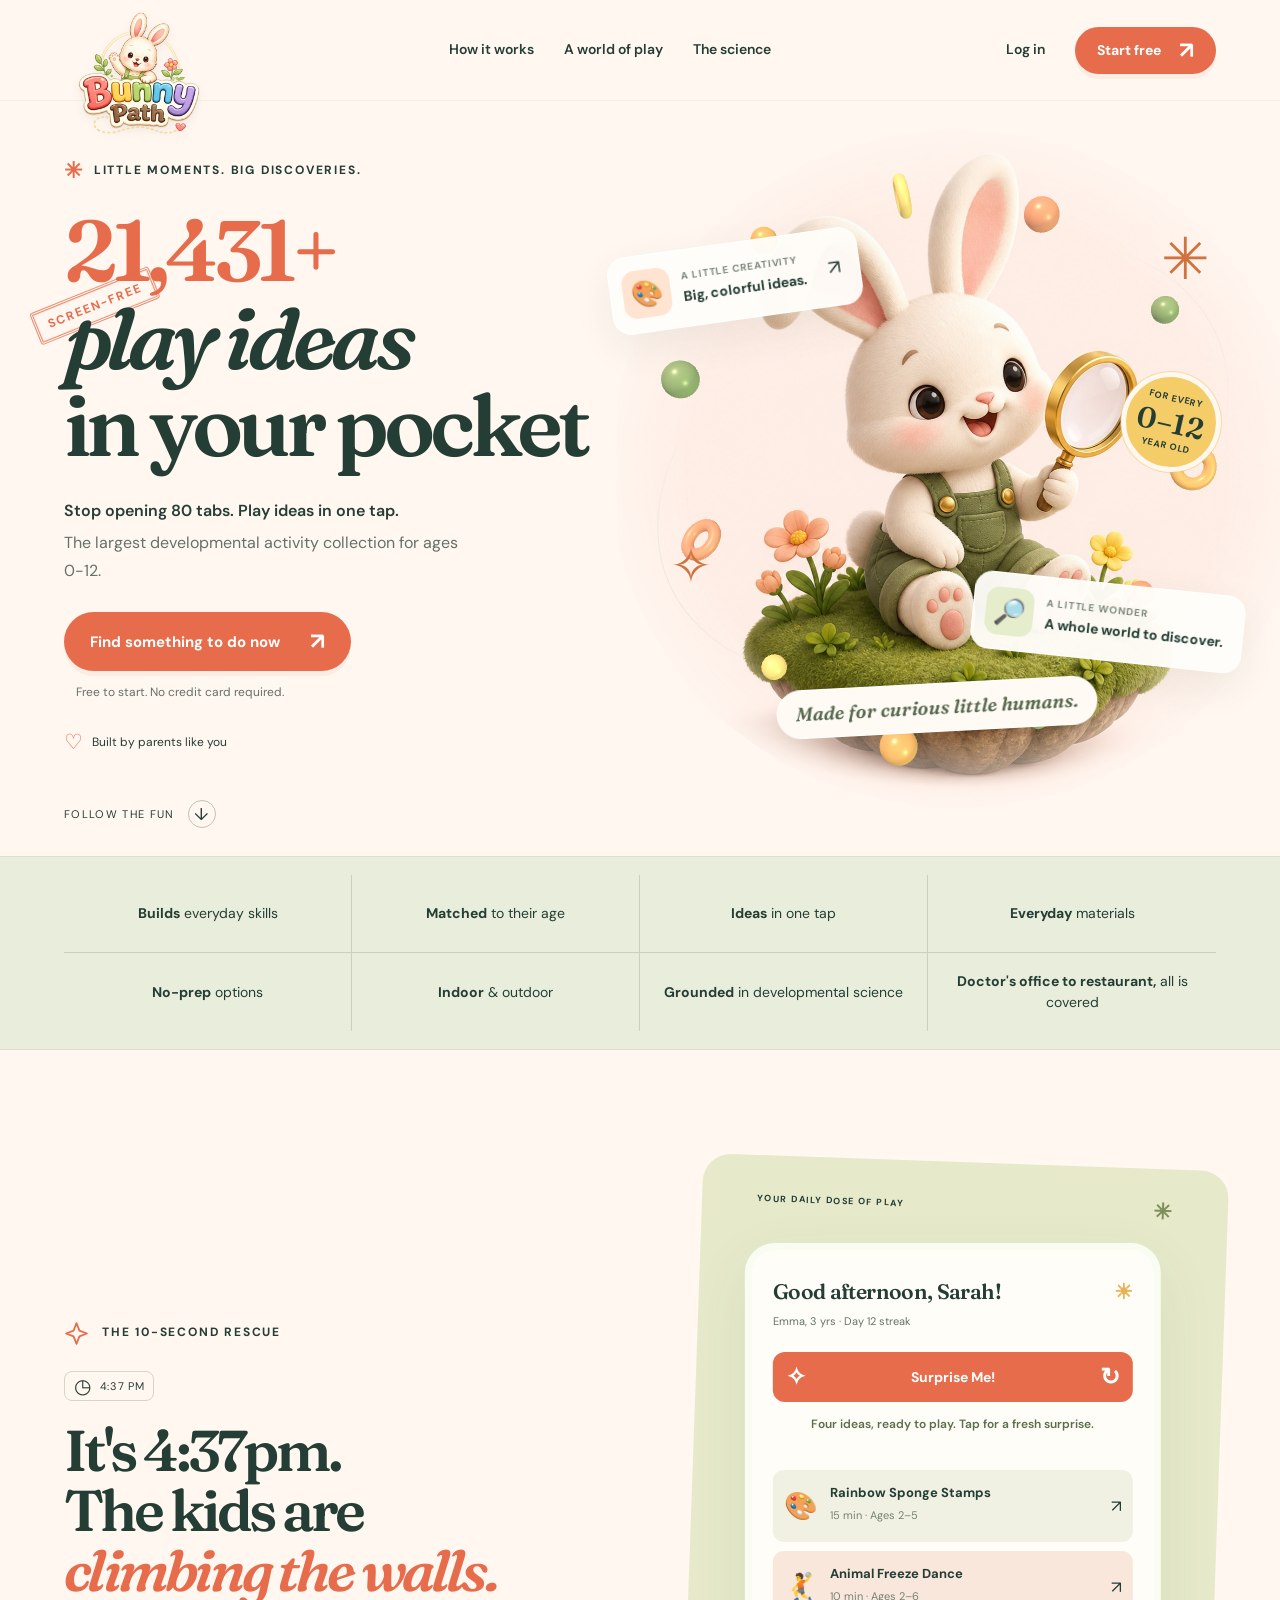
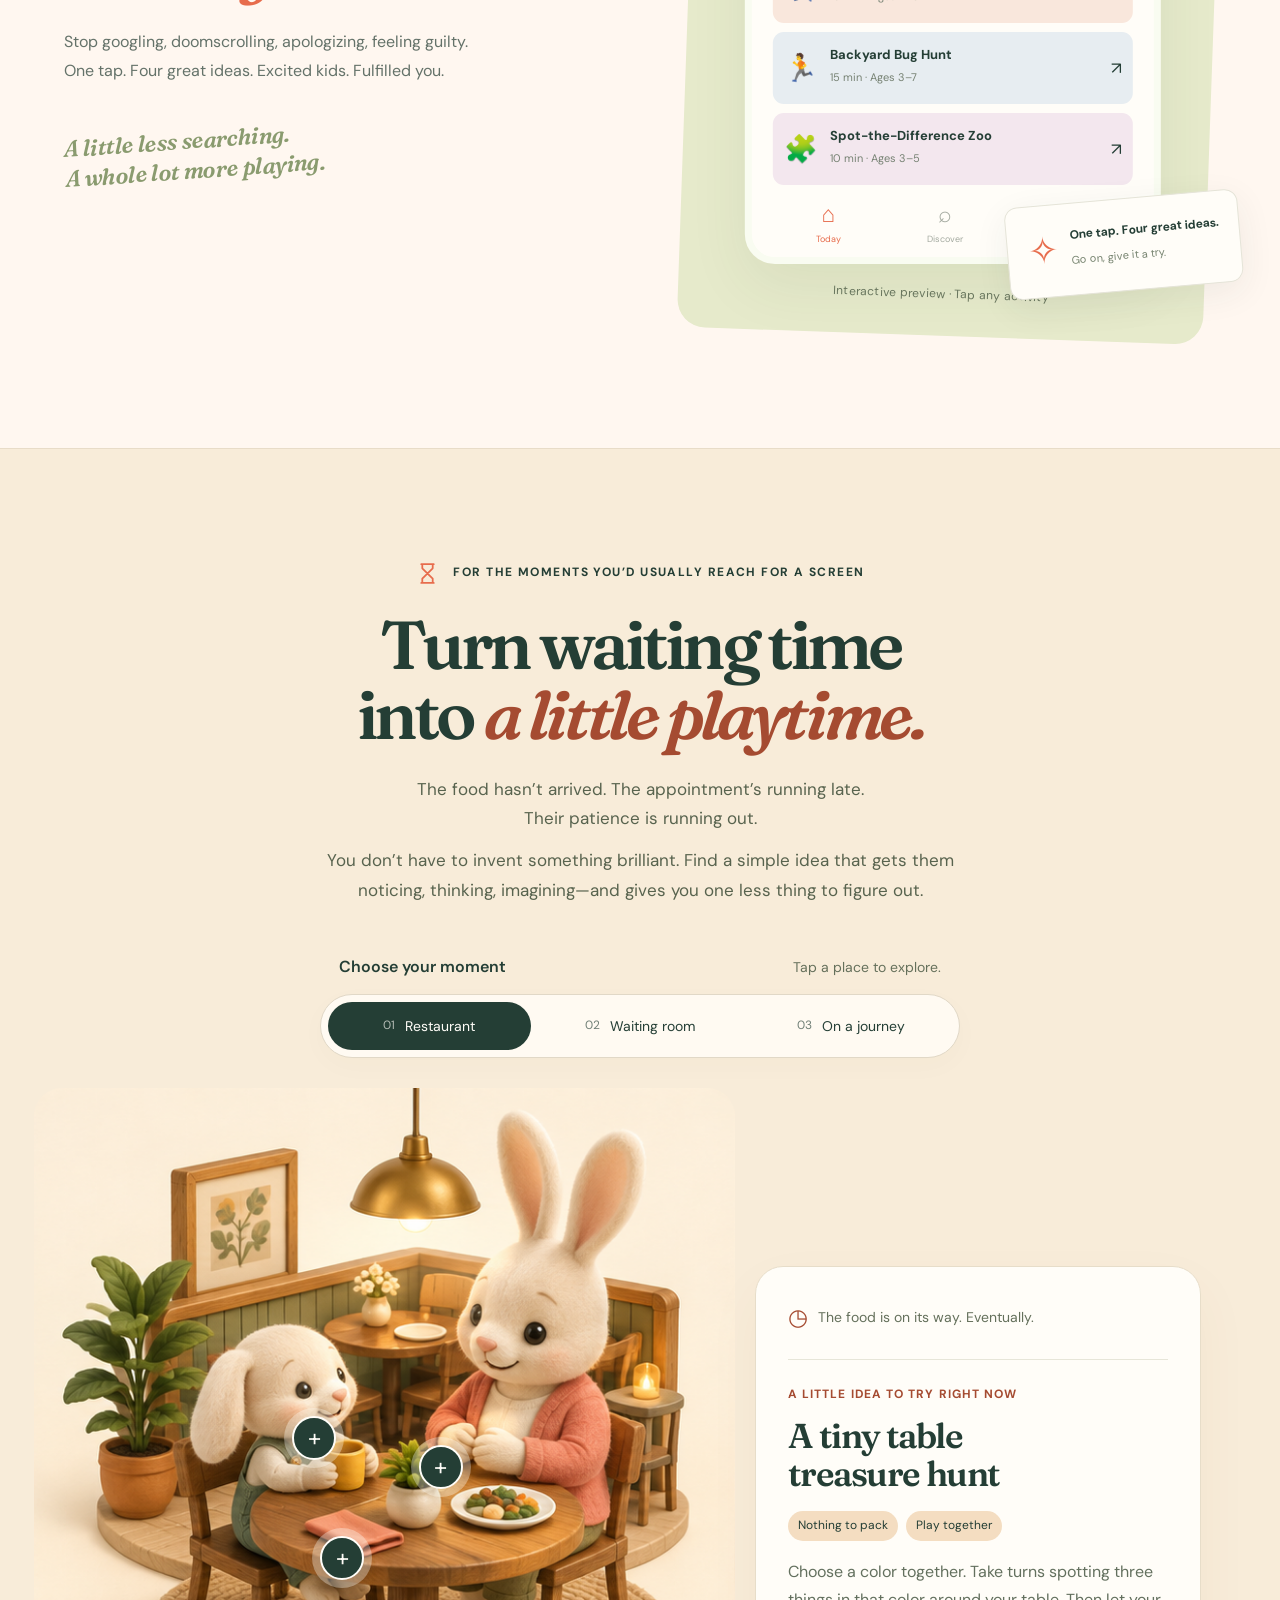
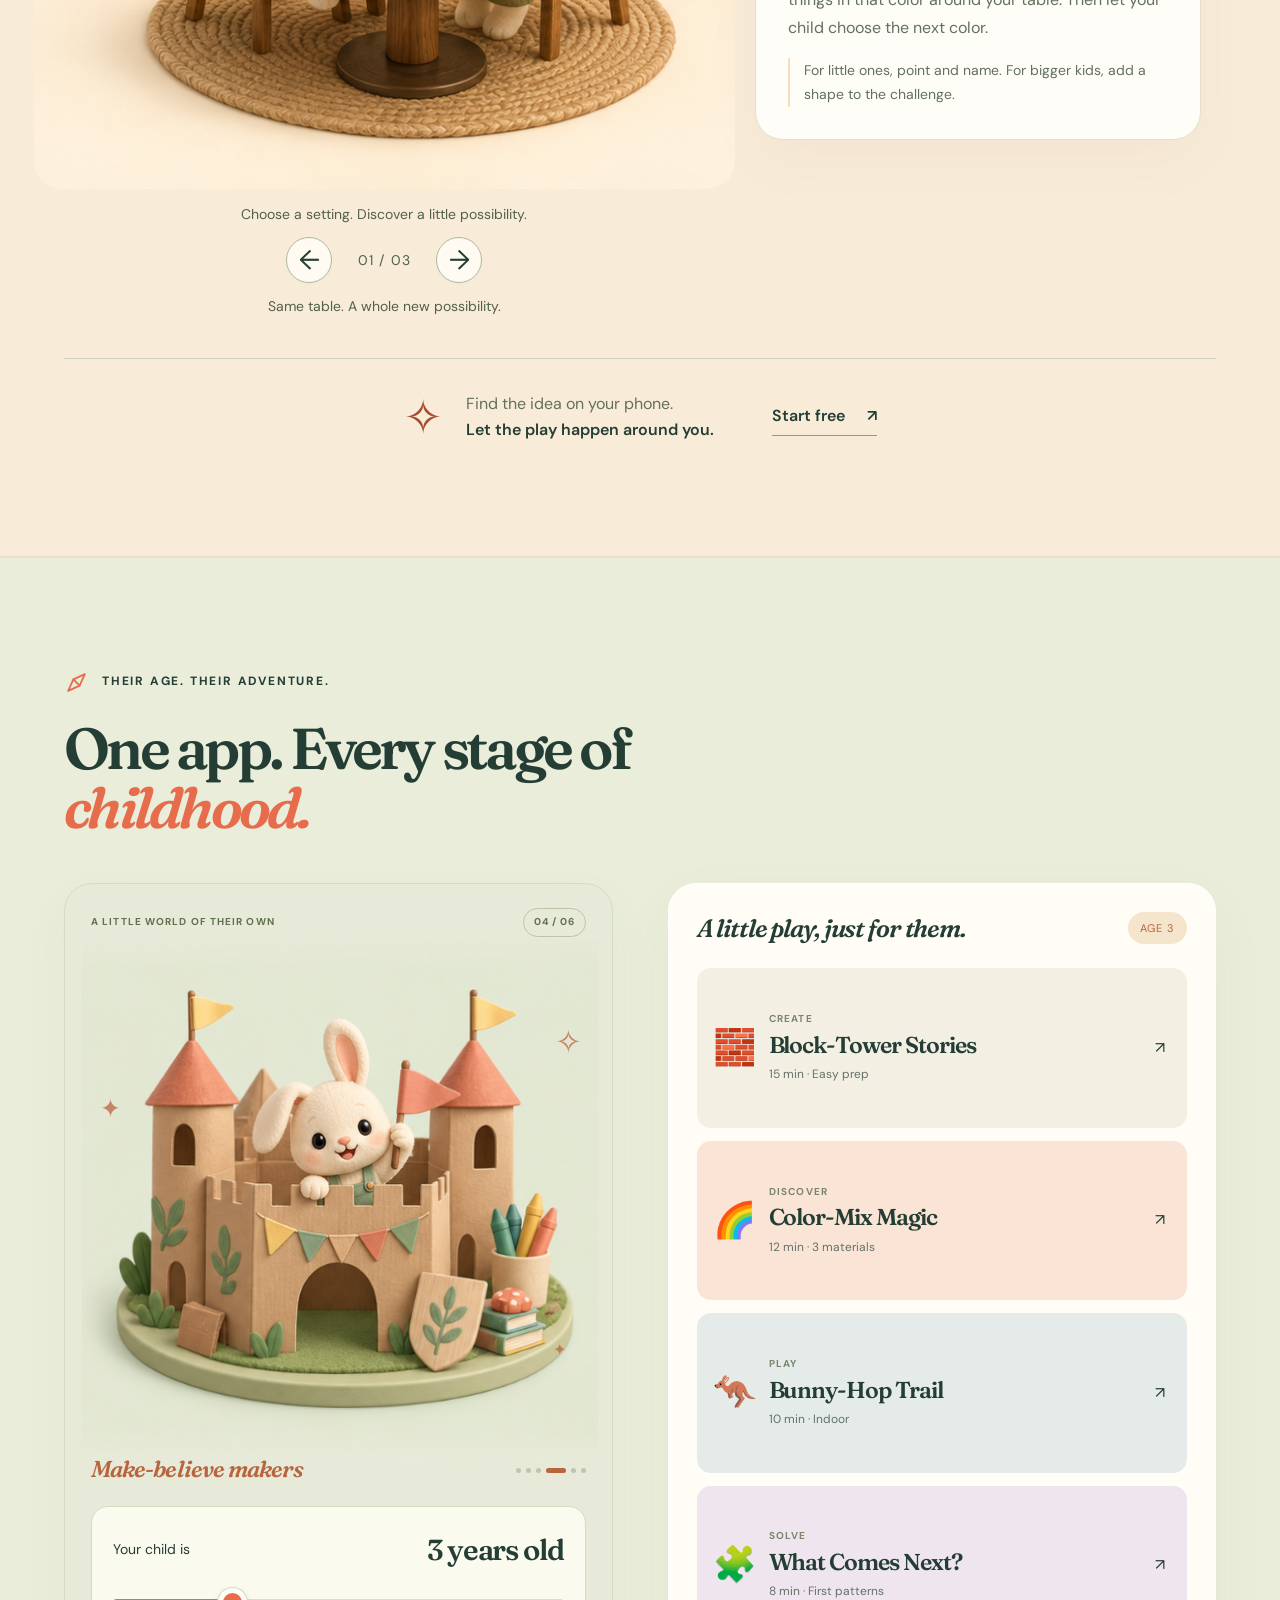
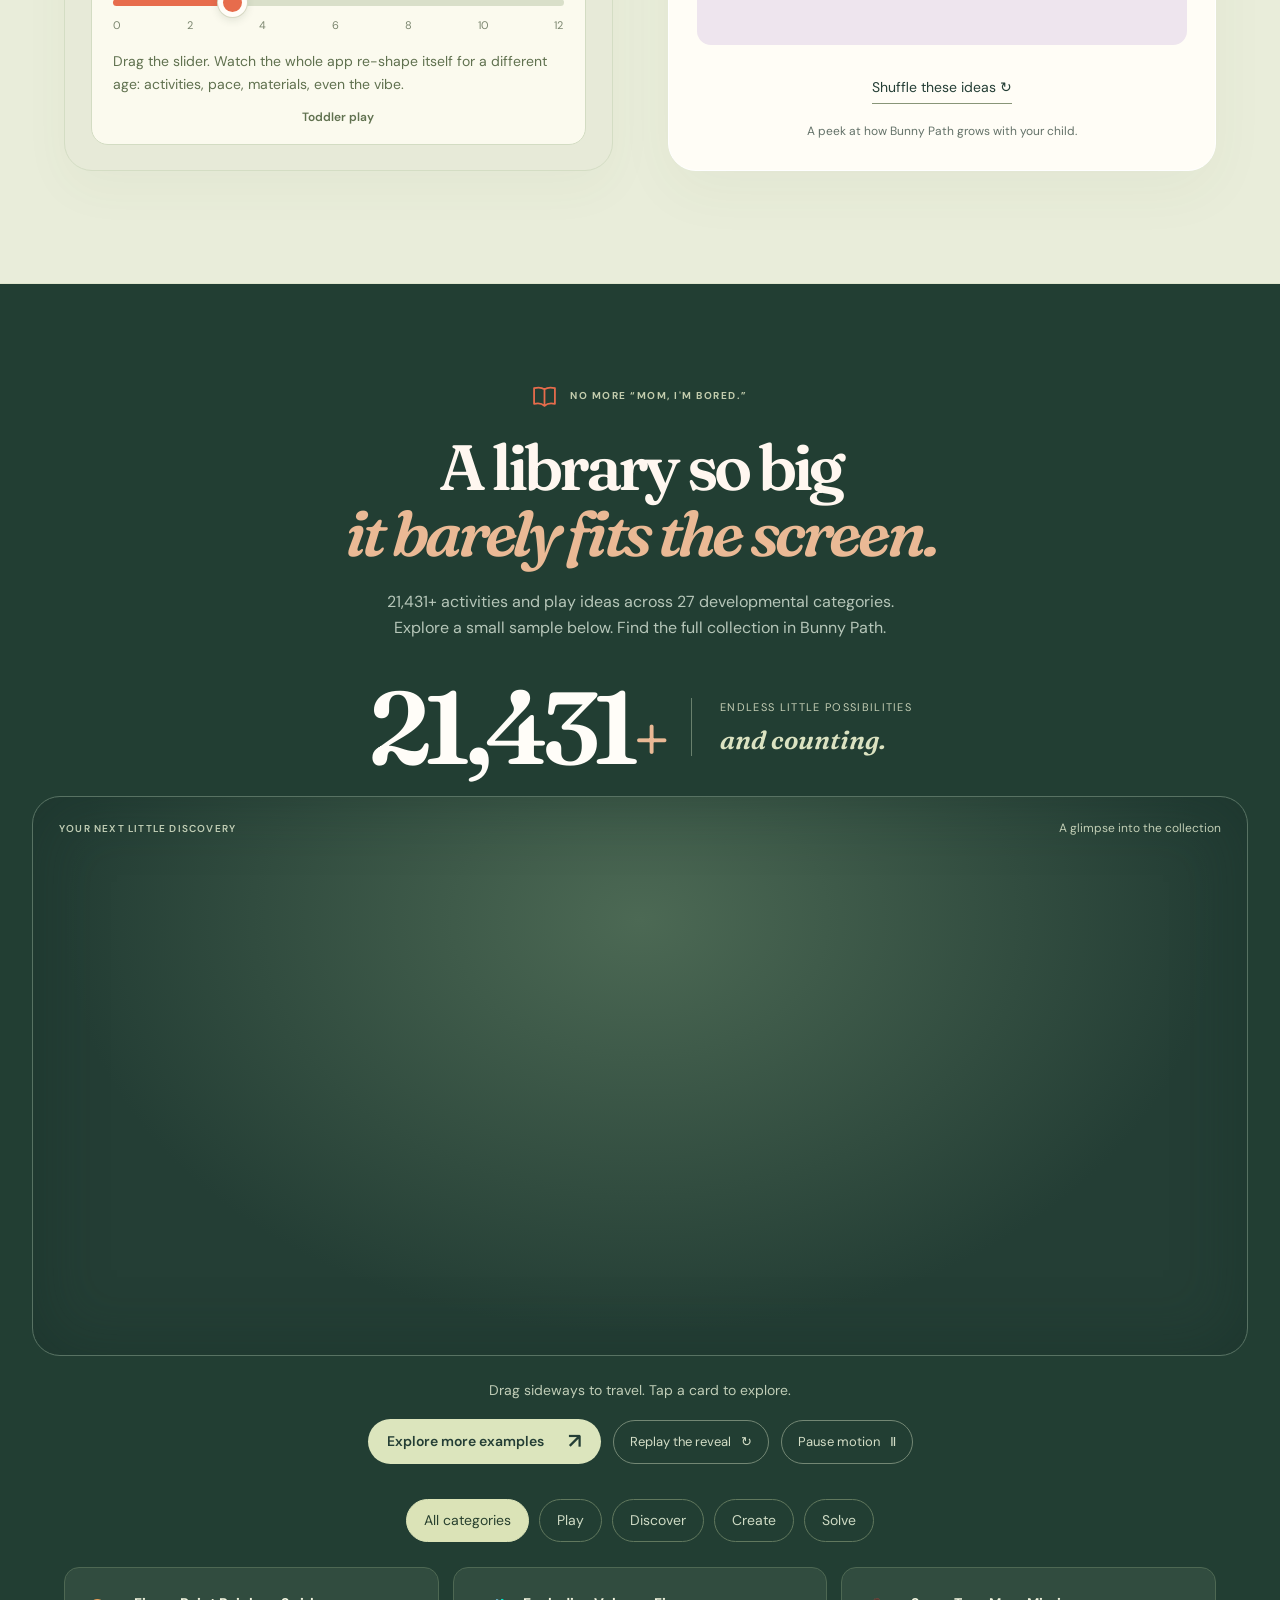
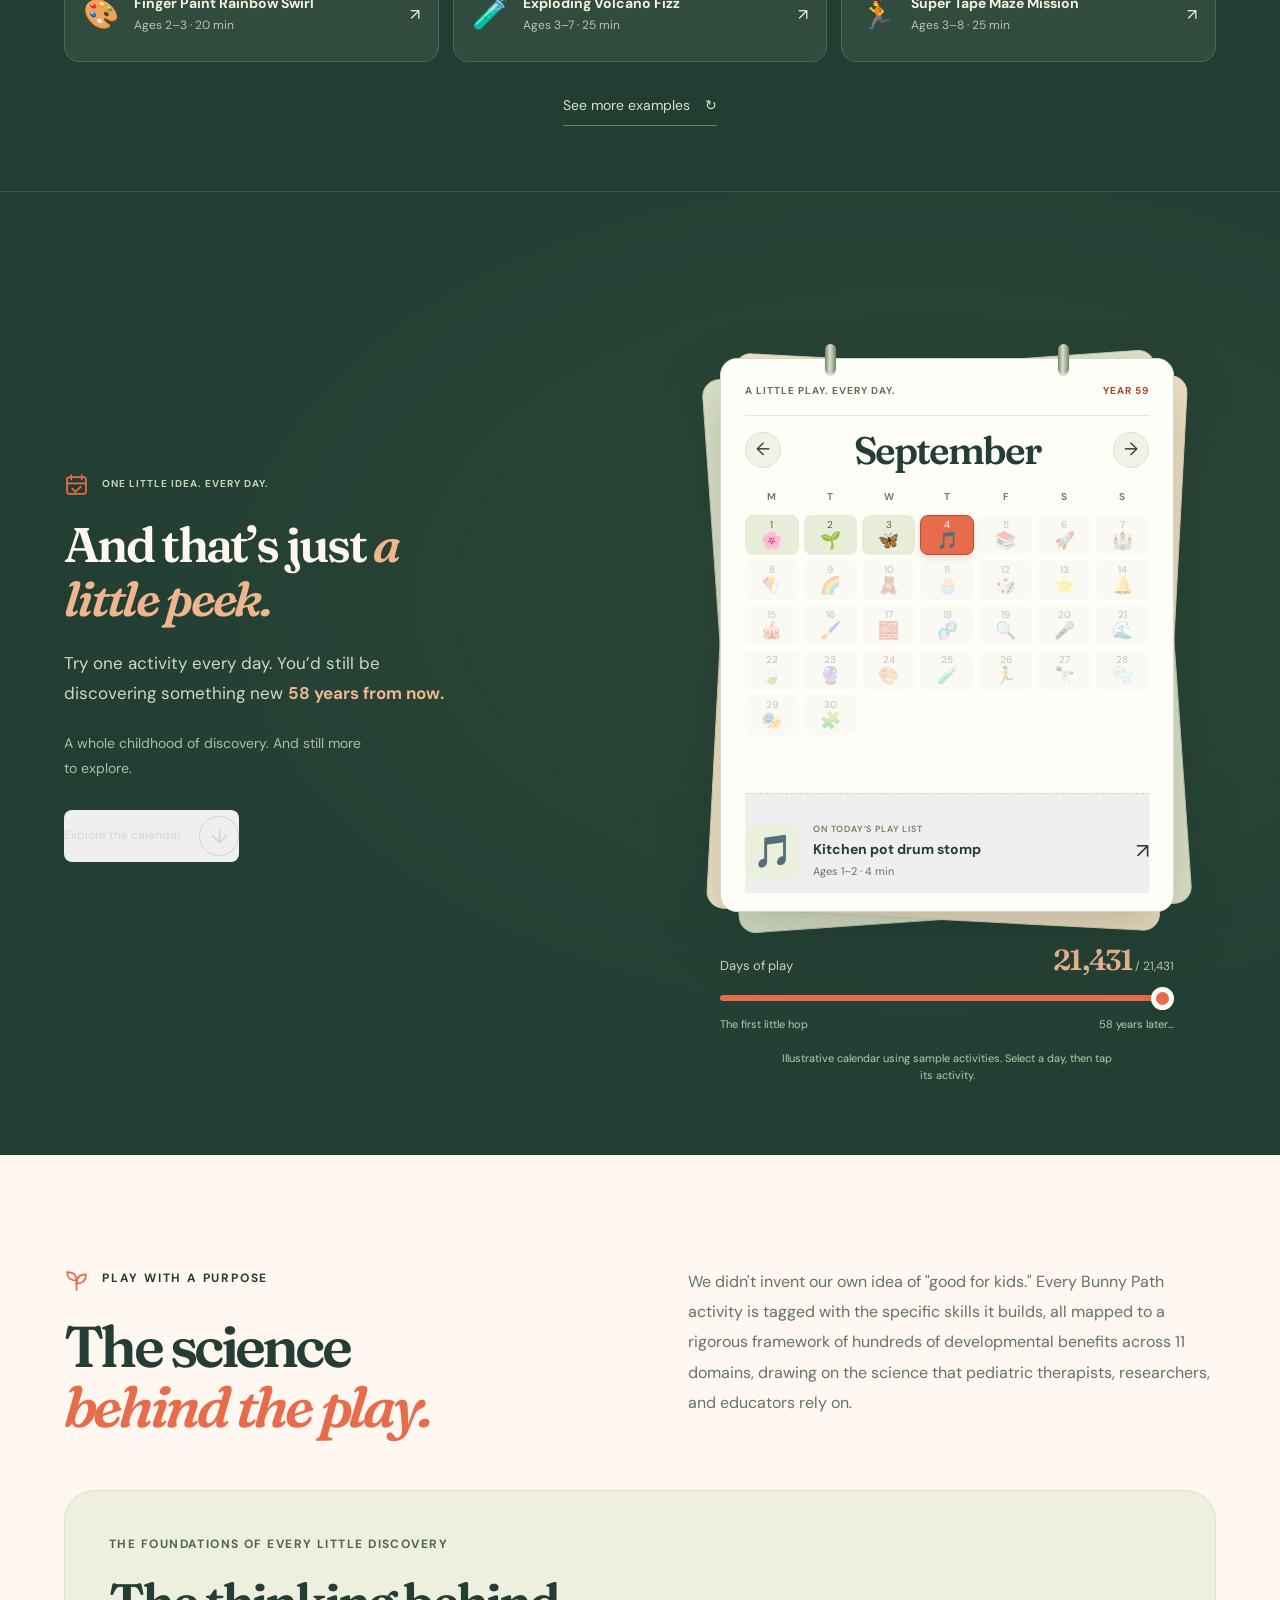
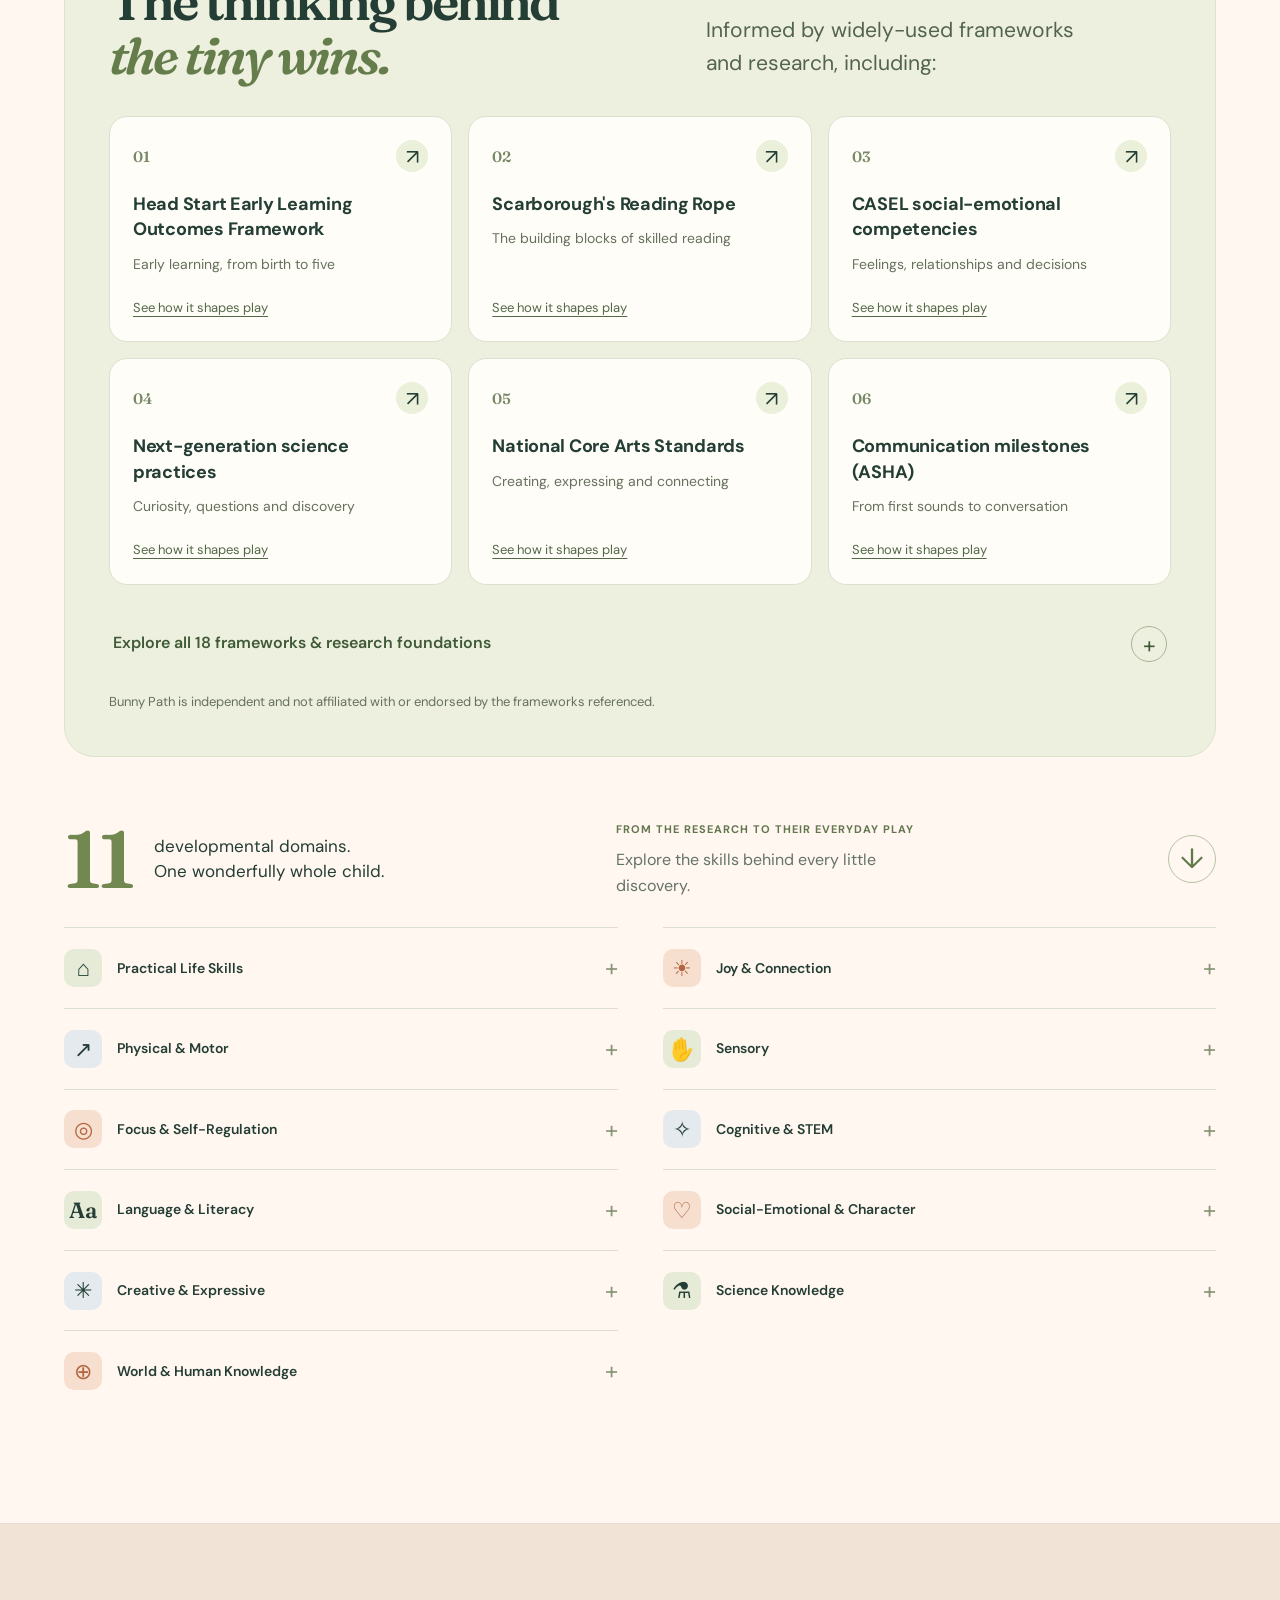
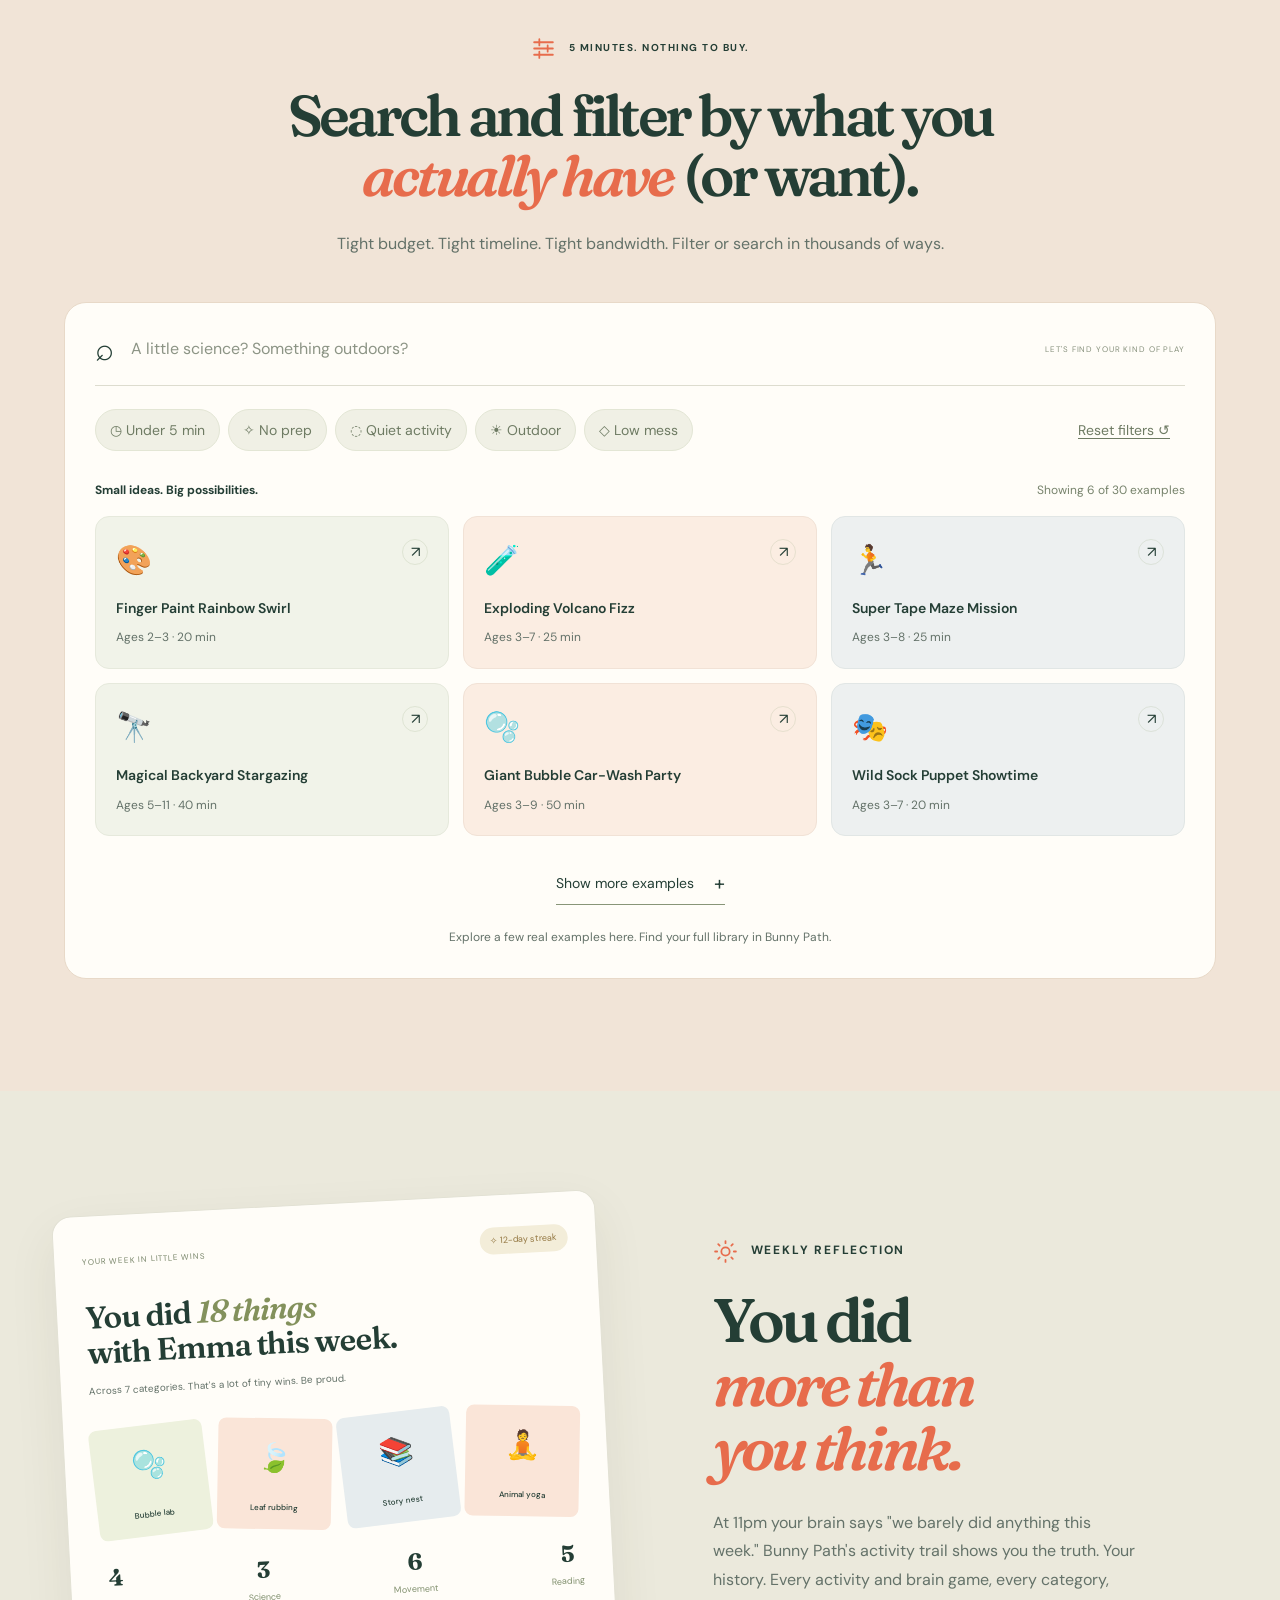
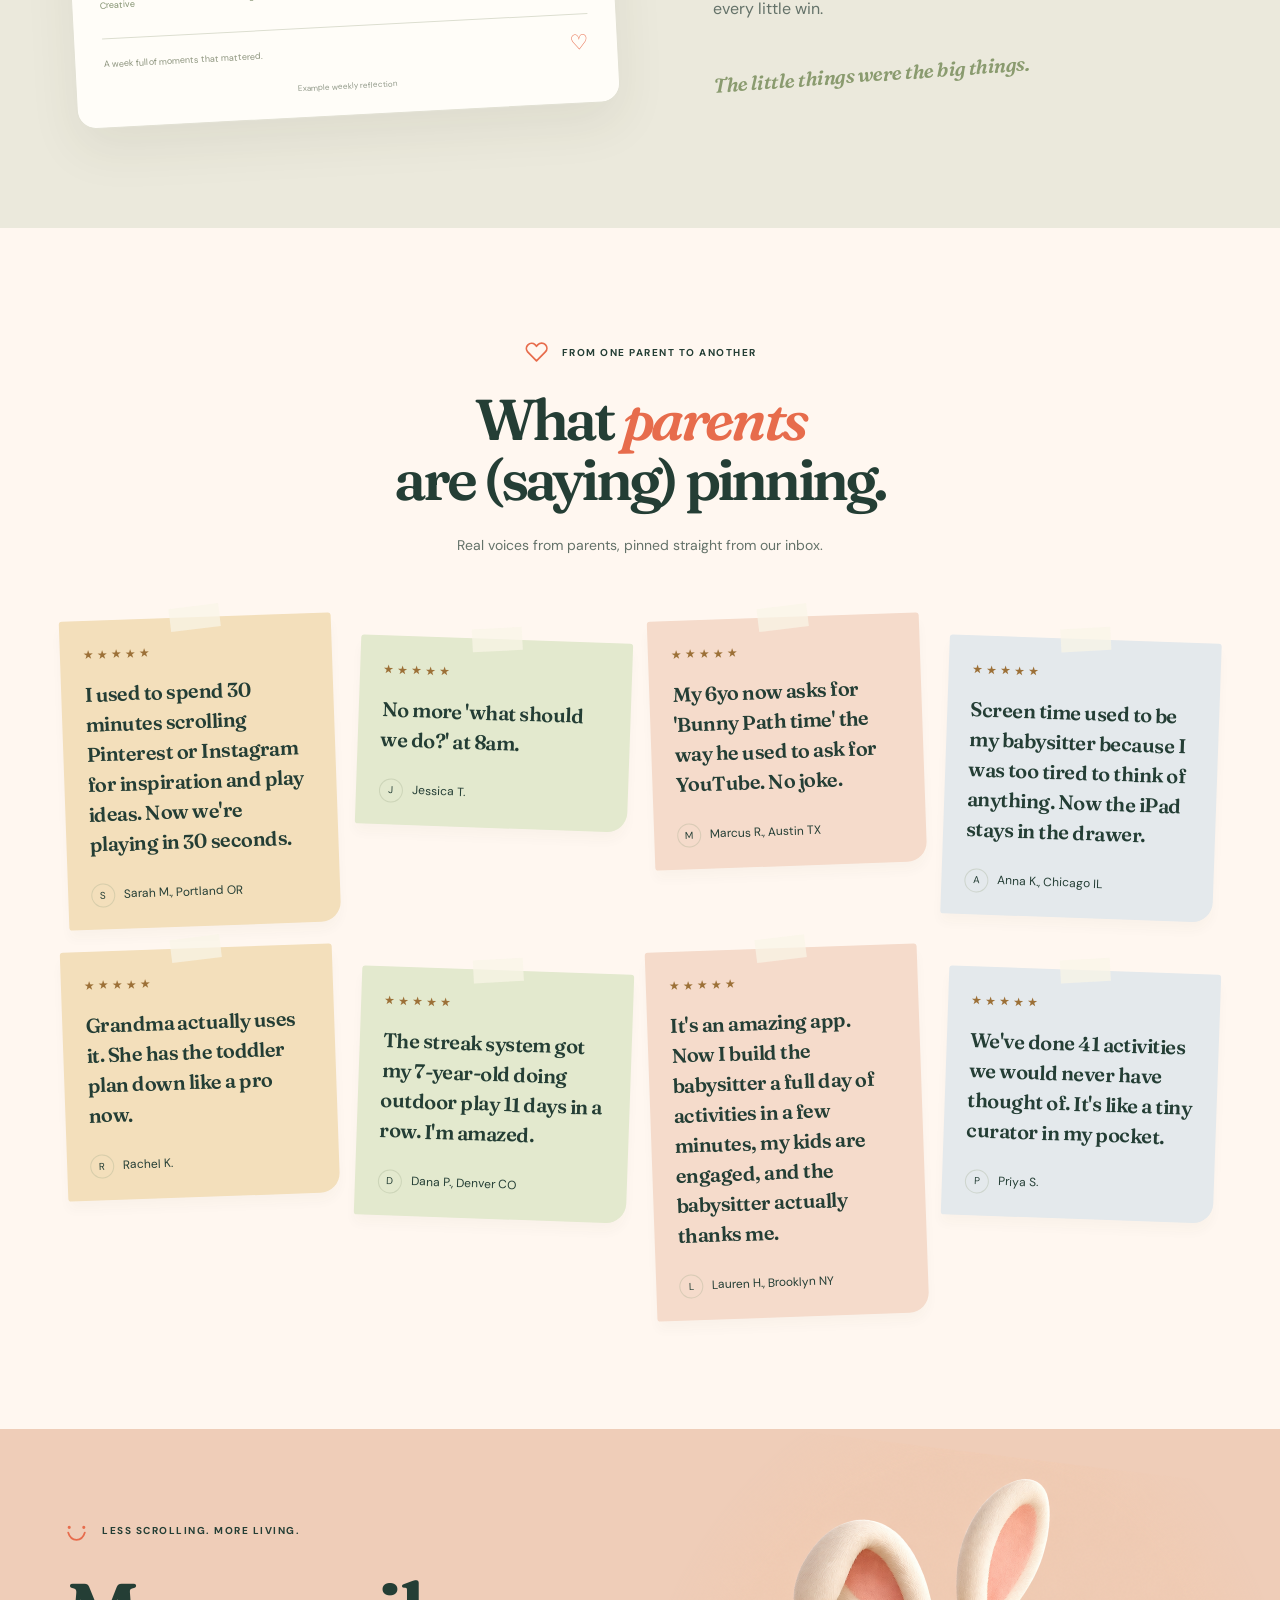
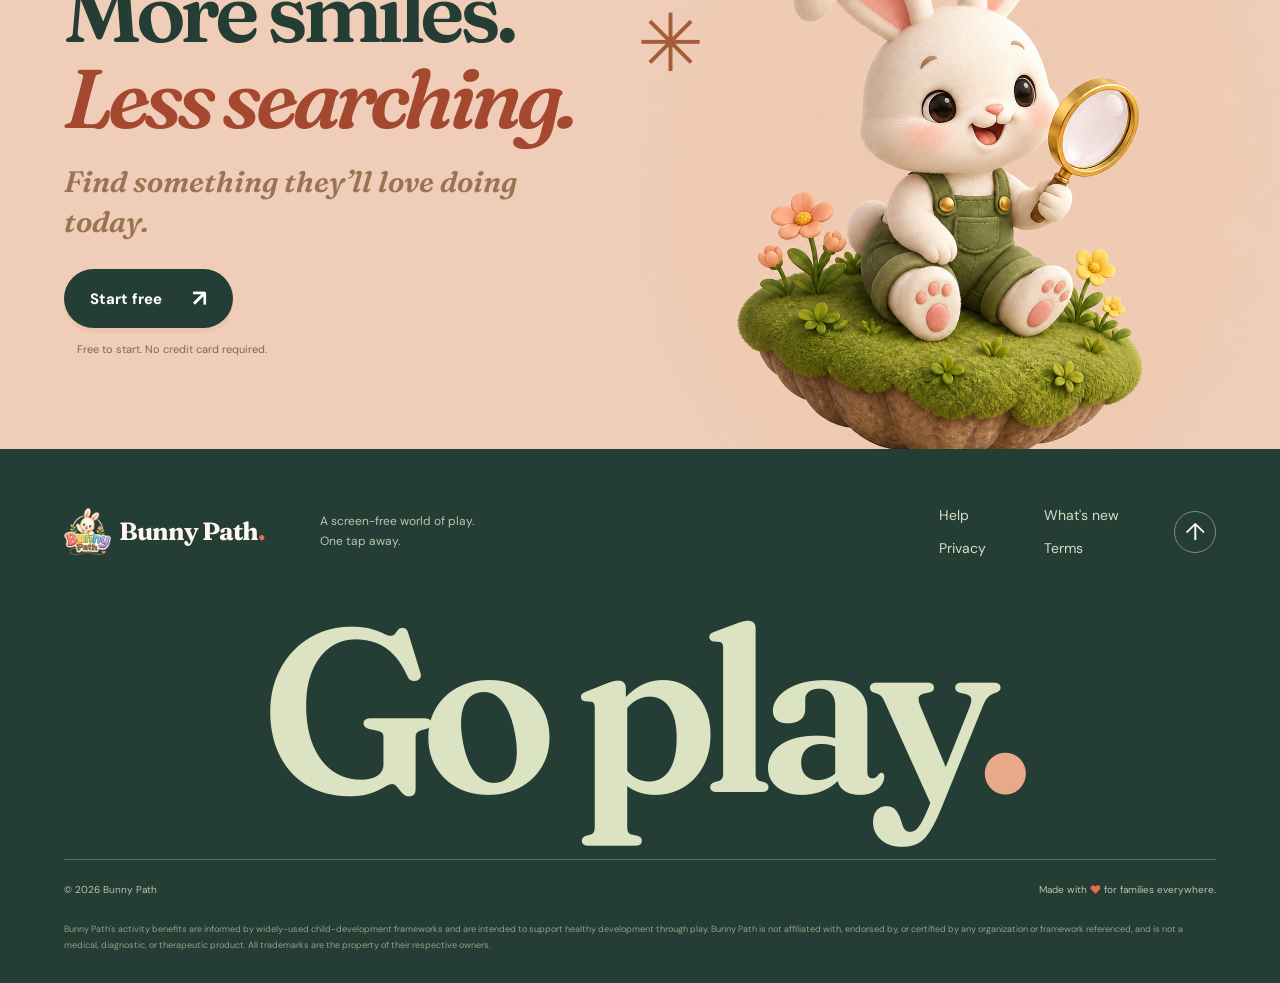
==== index.html @ 30ac8e61 "Update library section eyebrow copy" ====
<!doctype html>
<html lang="en">
<head>
<meta charset="UTF-8"><meta name="viewport" content="width=device-width,initial-scale=1">
<title>Bunny Path: Play ideas for kids 0-12</title>
<meta name="description" content="21,431+ screen-free, developmental play ideas and brain games for kids ages 0 to 12, matched to your child. Free to start.">
<meta name="theme-color" content="#fff7f0"><meta name="robots" content="noindex,nofollow">
<meta property="og:title" content="Bunny Path: Play ideas for kids 0-12"><meta property="og:description" content="Stop opening 80 tabs. Play ideas in one tap. Screen-free. Educational. The largest developmental activity collection for ages 0-12. 21,431+ ideas."><meta property="og:type" content="website">
<meta property="og:url" content="https://bunnypath.com/">
<meta property="og:image" content="https://bunnypath.com/assets/og-image.png">
<meta property="og:image:width" content="512"><meta property="og:image:height" content="512">
<meta name="twitter:card" content="summary_large_image">
<meta name="twitter:title" content="Bunny Path: Play ideas for kids 0-12">
<meta name="twitter:description" content="21,431+ screen-free, developmental play ideas and brain games for kids ages 0 to 12, matched to your child. Free to start.">
<meta name="twitter:image" content="https://bunnypath.com/assets/og-image.png">
<link rel="canonical" href="https://bunnypath.com/"><link rel="icon" href="/assets/favicon/favicon.ico"><link rel="apple-touch-icon" href="/assets/favicon/apple-touch-icon.png">

<link rel="stylesheet" href="/fonts/fonts.css">
<link rel="stylesheet" href="/style.css">
<link rel="stylesheet" href="/moments.css">
<script>const p=new URLSearchParams(location.hash.slice(1));if(p.has('access_token')){const t=p.get('type');if(t==='recovery')location.replace('/auth/reset/'+location.hash);else if(['signup','invite','email_change','magiclink'].includes(t))location.replace('/auth/verify/'+location.hash)}</script>
</head>
<body>
<a class="skip-link" href="#main">Skip to content</a>
<header class="site-header"><nav class="nav wrap" aria-label="Main navigation">
<a class="brand" href="/" aria-label="Bunny Path home"><img src="/assets/logo.webp" width="150" height="150" alt="Bunny Path" fetchpriority="high"></a>
<div class="nav-links" id="nav-links"><a href="#how">How it works</a><a href="#library">A world of play</a><a href="#science">The science</a></div>
<div class="nav-actions"><a class="login" href="https://app.bunnypath.com">Log in</a><a class="button small" href="https://app.bunnypath.com">Start free <span aria-hidden="true">↗</span></a><button class="menu-toggle" aria-label="Open navigation" aria-expanded="false" aria-controls="nav-links"><span></span><span></span></button></div>
</nav></header>
<main id="main"><noscript><div class="noscript-note">Explore the world of Bunny Path below. <a href="https://app.bunnypath.com">Start free in the app ↗</a></div></noscript>
<section class="hero wrap" id="hero-section">
<div class="hero-copy"><div class="eyebrow"><span class="tiny-flower" aria-hidden="true">✳</span> LITTLE MOMENTS. BIG DISCOVERIES.</div>
<h1><span class="coral">21,431+</span><br><span class="hero-play">play ideas</span><br>in your pocket</h1>
<p class="hero-sub"><strong>Stop opening 80 tabs. Play ideas in one tap.</strong> The largest developmental activity collection for ages 0-12.</p>
<div class="hero-cta" id="download"><a class="button" href="https://app.bunnypath.com">Find something to do now <span aria-hidden="true">↗</span></a><p class="reassure">Free to start. No credit card required.</p></div>
<div class="hero-note"><span class="heart" aria-hidden="true">♡</span> Built by parents like you</div></div>
<div class="hero-world" aria-label="A little world of play"><div class="orbit orbit-one"></div><div class="orbit orbit-two"></div><div id="hero-canvas" aria-hidden="true"></div>
<div class="hero-art generated"><img src="/assets/bunny-world.jpg" width="1254" height="1254" fetchpriority="high" alt="Bunny Path's curious bunny exploring a little garden"></div>
<button class="float-card fc-create" data-detail="Rainbow Sponge Stamps"><span class="float-icon peach" aria-hidden="true">🎨</span><span><small>A LITTLE CREATIVITY</small><b>Big, colorful ideas.</b></span><span class="card-arrow" aria-hidden="true">↗</span></button>
<button class="float-card fc-discover" data-detail="Backyard Bug Hunt"><span class="float-icon green" aria-hidden="true">🔎</span><span><small>A LITTLE WONDER</small><b>A whole world to discover.</b></span></button>
<span class="world-label">Made for curious little humans.</span><span class="world-spark s1" aria-hidden="true">✳</span><span class="world-spark s2" aria-hidden="true">✧</span>
<a class="age-stamp" href="#how"><span>FOR EVERY</span><b>0–12</b><span>YEAR OLD</span></a>
</div>
<a class="scroll-cue" href="#how"><span>Follow the fun</span><span aria-hidden="true">↓</span></a>
</section>
<div class="trust-strip"><div class="wrap"><ul class="benefit-grid" aria-label="Bunny Path benefits"><li class="reveal"><span><b>Builds</b> everyday skills</span></li><li class="reveal"><span><b>Matched</b> to their age</span></li><li class="reveal"><span><b>Ideas</b> in one tap</span></li><li class="reveal"><span><b>Everyday</b> materials</span></li><li class="reveal"><span><b>No-prep</b> options</span></li><li class="reveal"><span><b>Indoor</b> &amp; outdoor</span></li><li class="reveal"><span><b>Grounded</b> in developmental science</span></li><li class="reveal"><span><b>Doctor's office to restaurant,</b> all is covered</span></li></ul></div></div>
<section class="rescue section wrap" id="how"><div class="section-copy reveal"><div class="eyebrow"><svg class="section-icon" viewBox="0 0 24 24" fill="none" stroke="currentColor" stroke-width="1.7" stroke-linecap="round" stroke-linejoin="round" aria-hidden="true" focusable="false"><path d="m12 2 2.8 7.2L22 12l-7.2 2.8L12 22l-2.8-7.2L2 12l7.2-2.8Z"/></svg> THE 10-SECOND RESCUE</div><div class="time-pill"><span aria-hidden="true">◷</span> 4:37 PM</div><h2>It's 4:37pm.<br>The kids are<br><em>climbing the walls.</em></h2><p>Stop googling, doomscrolling, apologizing, feeling guilty. One tap. Four great ideas. Excited kids. Fulfilled you.</p><div class="handwritten">A little less searching.<br>A whole lot more playing.</div></div>
<div class="rescue-demo reveal"><div class="demo-caption"><span>YOUR DAILY DOSE OF PLAY</span><span>✳</span></div><div class="app-preview"><div class="app-activity-screen"><div class="app-greeting"><span>Good afternoon, Sarah!</span><span aria-hidden="true">☀</span></div><p class="app-child">Emma, 3 yrs · Day 12 streak</p><button class="surprise-button" id="surprise"><span aria-hidden="true">✧</span> Surprise Me! <span aria-hidden="true">↻</span></button><p class="rescue-explainer" id="rescue-explainer" role="status">Four ideas, ready to play. Tap for a fresh surprise.</p><div class="preview-cards" id="daily-cards" aria-live="polite"></div><div class="app-bottom"><span class="selected">⌂<small>Today</small></span><span>⌕<small>Discover</small></span><span>♡<small>Memories</small></span></div></div></div><div class="demo-callout"><span aria-hidden="true">✧</span><div><b>One tap. Four great ideas.</b><small>Go on, give it a try.</small></div></div><div class="demo-label">Interactive preview · Tap any activity</div></div></section>
<section class="moments-section" id="little-moments" aria-labelledby="moments-title">
 <div class="wrap section">
  <div class="moments-heading reveal"><span class="eyebrow"><svg class="section-icon" viewBox="0 0 24 24" fill="none" stroke="currentColor" stroke-width="1.7" stroke-linecap="round" stroke-linejoin="round" aria-hidden="true" focusable="false"><path d="M6 3h12M6 21h12M7 3v4l10 10v4M17 3v4L7 17v4"/></svg> FOR THE MOMENTS YOU’D USUALLY REACH FOR A SCREEN</span><h2 id="moments-title">Turn waiting time<br>into <em>a little playtime.</em></h2><p>The food hasn’t arrived. The appointment’s running late. <br>Their patience is running out.</p><p>You don’t have to invent something brilliant. Find a simple idea that gets them noticing, thinking, imagining—and gives you one less thing to figure out.</p></div>
  <div class="moments-experience reveal" data-setting="restaurant">
   <div class="moments-picker-label"><b>Choose your moment</b><span>Tap a place to explore.</span></div><div class="moments-settings" role="group" aria-label="Choose where you are"><button type="button" data-setting="restaurant" aria-pressed="true"><span aria-hidden="true">01</span> Restaurant</button><button type="button" data-setting="waiting" aria-pressed="false"><span aria-hidden="true">02</span> Waiting room</button><button type="button" data-setting="journey" aria-pressed="false"><span aria-hidden="true">03</span> On a journey</button></div>
   <div class="moments-stage">
    <div class="moments-world">
     <div class="moments-visual"><div class="moments-scene" aria-label="A miniature restaurant with a bunny family" role="img"><div class="moments-scene-camera"><div class="moments-art is-current" data-moment-art="restaurant"></div><div class="moments-art" data-moment-art="waiting"></div><div class="moments-art" data-moment-art="journey"></div></div></div>
     <div class="moments-discoveries" role="group" aria-label="Explore the play idea in this scene" hidden></div>
     </div><div class="moments-scene-caption"><p class="moments-caption-invite">Choose a setting. Discover a little possibility.</p><div class="moments-response" role="status" aria-live="polite"><span id="moments-response"></span></div><div class="moments-scene-nav" role="group" aria-label="Browse the three moments"><button type="button" id="moments-prev" aria-label="Previous scene: On a journey"><span aria-hidden="true">←</span></button><span class="moments-chapter">01 / 03</span><button type="button" id="moments-next" aria-label="Next scene: Waiting room"><span aria-hidden="true">→</span></button></div><span id="moments-scene-line">Same table. A whole new possibility.</span><span class="sr-only" id="moments-current-setting" role="status" aria-live="polite">Restaurant, scene 1 of 3</span></div>
    </div>
    <div class="moments-story">
     <div class="moments-context"><span aria-hidden="true">◷</span><span id="moments-context">The food is on its way. Eventually.</span></div>
     <div class="moments-idea"><span class="moments-kicker">A LITTLE IDEA TO TRY RIGHT NOW</span><h3 id="moments-idea-title"></h3><div class="moments-tags"><span>Nothing to pack</span><span>Play together</span></div><p id="moments-idea-copy"></p><p class="moments-adapt" id="moments-adapt"></p></div>
    </div>
   </div>
   <div class="moments-takeaway"><span aria-hidden="true">✧</span><p>Find the idea on your phone.<br><strong>Let the play happen around you.</strong></p><a href="https://app.bunnypath.com">Start free <span aria-hidden="true">↗</span></a></div>
  </div>
 </div>
</section>
<section class="age-section" id="ages" data-world="build"><div class="wrap age-layout section">
<div class="section-copy age-heading reveal"><div class="eyebrow"><svg class="section-icon" viewBox="0 0 24 24" fill="none" stroke="currentColor" stroke-width="1.7" stroke-linecap="round" stroke-linejoin="round" aria-hidden="true" focusable="false"><path d="m20 4-5 11-11 5L9 9Z"/><path d="m9 9 6 6"/></svg> THEIR AGE. THEIR ADVENTURE.</div><h2>One app. <br>Every stage of <em>childhood.</em></h2></div>
<div class="age-world-panel reveal">
 <div class="age-world-top"><span>A LITTLE WORLD OF THEIR OWN</span><span class="age-world-chapter" id="age-world-chapter">04 / 06</span></div>
 <div class="age-world-viewport" id="age-world-viewport" role="img" aria-label="A miniature cardboard castle and crayons for imaginative play">
  <div class="age-world-halo" aria-hidden="true"></div>
  <div class="age-world-orbit" aria-hidden="true"></div>
  <div class="age-world-camera" aria-hidden="true">
   <div class="age-world-scene" data-scene="baby"></div><div class="age-world-scene" data-scene="0"></div><div class="age-world-scene" data-scene="outside"></div><div class="age-world-scene is-current" data-scene="1"></div><div class="age-world-scene" data-scene="2"></div><div class="age-world-scene" data-scene="3"></div>
  </div>
  <div class="age-world-sparkles" aria-hidden="true"><i>✦</i><i>✧</i><i>✦</i></div>
 </div>
 <div class="age-world-caption"><span id="age-world-name">Make-believe makers</span><span class="age-world-dots" aria-hidden="true"><i></i><i></i><i></i><i class="is-current"></i><i></i><i></i></span></div>
 <div class="age-control"><label for="age-slider">Your child is <output for="age-slider" id="age-readout">3 years old</output></label><input type="range" min="0" max="12" value="3" step="1" id="age-slider" aria-describedby="age-slider-help" aria-valuetext="3 years old"><div class="range-labels" aria-hidden="true"><span>0</span><span>2</span><span>4</span><span>6</span><span>8</span><span>10</span><span>12</span></div><p class="age-slider-help" id="age-slider-help">Drag the slider. Watch the whole app re-shape itself for a different age: activities, pace, materials, even the vibe.</p><span class="age-stage" id="age-stage">Toddler play</span></div>
</div>
<div class="age-results reveal"><div class="age-results-head"><span class="mini-brand">A little play, just for them.</span><span class="age-badge" id="age-badge">AGE 3</span></div><div id="age-cards" class="age-cards" aria-live="polite"></div><button class="text-button" id="age-surprise">Shuffle these ideas <span aria-hidden="true">↻</span></button><p class="preview-disclaimer">A peek at how Bunny Path grows with your child.</p></div>
</div></section>
<section class="library-section" id="library"><div class="wrap"><div class="library-heading reveal"><div class="eyebrow"><svg class="section-icon" viewBox="0 0 24 24" fill="none" stroke="currentColor" stroke-width="1.7" stroke-linecap="round" stroke-linejoin="round" aria-hidden="true" focusable="false"><path d="M12 5v16M12 5C9 3 6 3 2 4v15c4-1 7-1 10 2 3-3 6-3 10-2V4c-4-1-7-1-10 1Z"/></svg> NO MORE “MOM, I'M BORED.”</div><h2>A library so big<br><em>it barely fits the screen.</em></h2><p>21,431+ activities and play ideas across 27 developmental categories. Explore a small sample below. Find the full collection in Bunny Path.</p></div><div class="library-scale reveal"><strong>21,431<span>+</span></strong><div><span>ENDLESS LITTLE POSSIBILITIES</span><em>and counting.</em></div></div><div class="universe library-gallery" id="universe"><div class="gallery-caption" aria-hidden="true"><span>YOUR NEXT LITTLE DISCOVERY</span><span>A glimpse into the collection</span></div><div id="library-canvas" aria-hidden="true"></div><div class="universe-fallback" id="universe-fallback"></div></div><div class="universe-controls"><p id="universe-hint">Drag sideways to travel. Tap a card to explore.</p><button class="gallery-next" id="gallery-next">Explore more examples <span aria-hidden="true">↗</span></button><button class="motion-toggle" id="gallery-replay">Replay the reveal <span aria-hidden="true">↻</span></button><button class="motion-toggle" id="motion-toggle" aria-pressed="false">Pause motion <span aria-hidden="true">Ⅱ</span></button></div><div class="category-tabs" role="group" aria-label="Explore activity categories"><button data-category="all" aria-pressed="true">All categories</button><button data-category="play" aria-pressed="false">Play</button><button data-category="discover" aria-pressed="false">Discover</button><button data-category="create" aria-pressed="false">Create</button><button data-category="solve" aria-pressed="false">Solve</button></div><div class="library-examples" id="library-examples" aria-live="polite"></div><button class="library-more" id="library-more">See more examples <span aria-hidden="true">↻</span></button></div>
<div class="years-story library-calendar" role="region" id="years" aria-labelledby="years-title">
 <div class="years-stage wrap">
  <div class="years-copy">
   <span class="eyebrow"><svg class="section-icon" viewBox="0 0 24 24" fill="none" stroke="currentColor" stroke-width="1.7" stroke-linecap="round" stroke-linejoin="round" aria-hidden="true"><rect x="3" y="5" width="18" height="16" rx="2"/><path d="M7 3v4m10-4v4M3 11h18m-13 5 3 3 5-5"/></svg> ONE LITTLE IDEA. EVERY DAY.</span>
   <h3 id="years-title">And that’s just <em>a little peek.</em></h3>
   <p>Try one activity every day. You’d still be discovering something new <strong>58 years from now.</strong></p>
   <p class="library-calendar-note">A whole childhood of discovery. And still more to explore.</p>
   <button type="button" class="calendar-scroll-hint" aria-controls="play-calendar">Explore the calendar <span aria-hidden="true">↓</span></button>
  </div>
  <div class="calendar-experience">
   <div class="calendar-seed-slot" aria-hidden="true"><div class="calendar-seed-origin"><div class="calendar-seed-card"><span class="seed-emoji">🎨</span><span class="seed-copy"><small>FROM THE LIBRARY TO YOUR DAY</small><b>Finger Paint Rainbow Swirl</b></span></div></div></div>
   <div class="calendar-stack">
    <div class="calendar-sheet" id="play-calendar" tabindex="-1" role="group" aria-label="Interactive activity calendar">
     <div class="calendar-binding" aria-hidden="true"><i></i><i></i></div>
     <div class="calendar-top"><span>A LITTLE PLAY. EVERY DAY.</span><span id="calendar-year">YEAR 1</span></div>
     <div class="calendar-heading"><button type="button" id="calendar-prev" aria-label="Previous month">←</button><h3 id="calendar-month">January</h3><button type="button" id="calendar-next" aria-label="Next month">→</button></div>
     <div class="calendar-weekdays" aria-hidden="true"><span>M</span><span>T</span><span>W</span><span>T</span><span>F</span><span>S</span><span>S</span></div>
     <div class="calendar-days" id="calendar-days" aria-label="Days in the current month"></div>
     <button class="calendar-activity" id="calendar-activity" data-detail="Finger Paint Rainbow Swirl"><span class="calendar-emoji" aria-hidden="true">🎨</span><span><small>ON TODAY’S PLAY LIST</small><b id="calendar-activity-name">Finger Paint Rainbow Swirl</b><span id="calendar-activity-meta">Tap to explore this idea</span></span><span class="calendar-activity-arrow" aria-hidden="true">↗</span></button>
    </div>
   </div>
   <div class="calendar-journey"><div class="calendar-readout"><label for="calendar-progress">Days of play</label><span><output id="calendar-day-count" for="calendar-progress">1</output> <span>/ 21,431</span></span></div><input id="calendar-progress" type="range" min="1" max="21431" value="1" aria-label="Explore the days of play"><div class="calendar-milestones" aria-hidden="true"><span>The first little hop</span><span>58 years later…</span></div></div>
   <p class="calendar-footnote">Illustrative calendar using sample activities. Select a day, then tap its activity.</p>
  </div>
 </div>
</div>
</section>
<section class="science-section section wrap" id="science"><div class="science-heading reveal"><div class="section-copy"><div class="eyebrow"><svg class="section-icon" viewBox="0 0 24 24" fill="none" stroke="currentColor" stroke-width="1.7" stroke-linecap="round" stroke-linejoin="round" aria-hidden="true" focusable="false"><path d="M12 22v-9C6 13 3 10 3 5c6 0 9 3 9 8Z"/><path d="M12 16c0-6 3-9 9-9 0 6-3 9-9 9Z"/></svg> PLAY WITH A PURPOSE</div><h2>The science<br><em>behind the play.</em></h2></div><div class="science-intro"><p>We didn't invent our own idea of "good for kids." Every Bunny Path activity is tagged with the specific skills it builds, all mapped to a rigorous framework of hundreds of developmental benefits across 11 domains, drawing on the science that pediatric therapists, researchers, and educators rely on.</p></div></div><div class="framework-block" aria-labelledby="framework-title">
 <div class="framework-heading reveal"><span class="eyebrow">THE FOUNDATIONS OF EVERY LITTLE DISCOVERY</span><h3 id="framework-title">The thinking behind<br><em>the tiny wins.</em></h3><p>Informed by widely-used frameworks <br>and research, including:</p></div>
 <div class="framework-links" id="framework-links"></div>
 <p class="fine">Bunny Path is independent and not affiliated with or endorsed by the frameworks referenced.</p>
</div>
<div class="science-domains-heading reveal" id="developmental-domains"><div class="science-stat"><b>11</b><span>developmental domains.<br>One wonderfully whole child.</span></div><div><span class="eyebrow">FROM THE RESEARCH TO THEIR EVERYDAY PLAY</span><p>Explore the skills behind every little discovery.</p></div><span class="science-flow-arrow" aria-hidden="true">↓</span></div>
<div class="domain-grid" id="domain-grid"><details class="domain reveal"><summary><span class="domain-icon" aria-hidden="true">⌂</span><span>Practical Life Skills</span><span class="domain-plus" aria-hidden="true">+</span></summary><p>Cooking, gardening, money, and the real-world know-how children grow through play.</p></details><details class="domain reveal"><summary><span class="domain-icon" aria-hidden="true">☀</span><span>Joy &amp; Connection</span><span class="domain-plus" aria-hidden="true">+</span></summary><p>Humor, family bonding, awe, and the joyful experiences that make play meaningful.</p></details><details class="domain reveal"><summary><span class="domain-icon" aria-hidden="true">↗</span><span>Physical &amp; Motor</span><span class="domain-plus" aria-hidden="true">+</span></summary><p>Fundamental movement skills and physical literacy: the building blocks of an active, capable body.</p></details><details class="domain reveal"><summary><span class="domain-icon" aria-hidden="true">✋</span><span>Sensory</span><span class="domain-plus" aria-hidden="true">+</span></summary><p>Rich touch, sight, sound, taste, and movement play that helps children explore and process the world.</p></details><details class="domain reveal"><summary><span class="domain-icon" aria-hidden="true">◎</span><span>Focus &amp; Self-Regulation</span><span class="domain-plus" aria-hidden="true">+</span></summary><p>Visual tracking, breathing, and calming skills that build focus and help children settle their bodies.</p></details><details class="domain reveal"><summary><span class="domain-icon" aria-hidden="true">✧</span><span>Cognitive &amp; STEM</span><span class="domain-plus" aria-hidden="true">+</span></summary><p>Executive function (focus, working memory, self-control), plus next-generation science practices and early-math reasoning.</p></details><details class="domain reveal"><summary><span class="domain-icon" aria-hidden="true">Aa</span><span>Language &amp; Literacy</span><span class="domain-plus" aria-hidden="true">+</span></summary><p>From first words to real conversations, and the five pillars of reading.</p></details><details class="domain reveal"><summary><span class="domain-icon" aria-hidden="true">♡</span><span>Social-Emotional &amp; Character</span><span class="domain-plus" aria-hidden="true">+</span></summary><p>Empathy, friendship, and the five social-emotional learning competencies, plus character strengths like perseverance and kindness.</p></details><details class="domain reveal"><summary><span class="domain-icon" aria-hidden="true">✳</span><span>Creative &amp; Expressive</span><span class="domain-plus" aria-hidden="true">+</span></summary><p>The create, perform, respond, and connect of arts learning, and the building blocks of creativity.</p></details><details class="domain reveal"><summary><span class="domain-icon" aria-hidden="true">⚗</span><span>Science Knowledge</span><span class="domain-plus" aria-hidden="true">+</span></summary><p>Real, hands-on science: physics, chemistry, biology, astronomy, weather, and more.</p></details><details class="domain reveal"><summary><span class="domain-icon" aria-hidden="true">⊕</span><span>World &amp; Human Knowledge</span><span class="domain-plus" aria-hidden="true">+</span></summary><p>World cultures, history, geography, and how the human world works.</p></details></div></section>
<section class="filters-section" id="filters"><div class="wrap section"><div class="filter-heading reveal"><span class="eyebrow"><svg class="section-icon" viewBox="0 0 24 24" fill="none" stroke="currentColor" stroke-width="1.7" stroke-linecap="round" stroke-linejoin="round" aria-hidden="true" focusable="false"><path d="M3 6h18M3 12h18M3 18h18M8 3v6m8 0v6m-8 0v6"/></svg> 5 MINUTES. NOTHING TO BUY.</span><h2>Search and filter by what you <br><em>actually have</em> (or want).</h2><p>Tight budget. Tight timeline. Tight bandwidth. Filter or search in thousands of ways.</p></div><div class="filter-demo"><div class="search-row"><span aria-hidden="true">⌕</span><label class="sr-only" for="activity-search">Search example activities</label><input id="activity-search" type="search" placeholder="A little science? Something outdoors?" autocomplete="off"><span class="search-caption">LET'S FIND YOUR KIND OF PLAY</span></div><div class="filter-chips" role="group" aria-label="Filter example activities"><button data-filter="quick" aria-pressed="false">◷ Under 5 min</button><button data-filter="noprep" aria-pressed="false">✧ No prep</button><button data-filter="quiet" aria-pressed="false">◌ Quiet activity</button><button data-filter="outdoor" aria-pressed="false">☀ Outdoor</button><button data-filter="lowmess" aria-pressed="false">◇ Low mess</button><button class="reset-filters" id="reset-filters">Reset filters ↺</button></div><div class="filter-label"><span>Small ideas. Big possibilities.</span><span id="filter-count" role="status"></span></div><div class="filter-grid" id="filter-grid"></div><button class="text-button" id="filter-more">Show more examples <span aria-hidden="true">+</span></button><p class="filter-note">Explore a few real examples here. Find your full library in Bunny Path.</p></div></div></section>

<section class="reflection-section"><div class="section wrap reflection-layout"><div class="reflection-card reveal"><div class="reflection-top"><span>YOUR WEEK IN LITTLE WINS</span><span class="streak">✧ 12-day streak</span></div><h3>You did <em>18 things</em><br>with Emma this week.</h3><p>Across 7 categories. That's a lot of tiny wins. Be proud.</p><div class="memory-grid"><div><span>🫧</span><b>Bubble lab</b></div><div><span>🍃</span><b>Leaf rubbing</b></div><div><span>📚</span><b>Story nest</b></div><div><span>🧘</span><b>Animal yoga</b></div></div><div class="memory-stats"><span><b>4</b> Creative</span><span><b>3</b> Science</span><span><b>6</b> Movement</span><span><b>5</b> Reading</span></div><div class="reflection-bottom">A week full of moments that mattered.<span aria-hidden="true">♡</span></div><span class="example-label">Example weekly reflection</span></div><div class="section-copy reveal"><div class="eyebrow"><svg class="section-icon" viewBox="0 0 24 24" fill="none" stroke="currentColor" stroke-width="1.7" stroke-linecap="round" stroke-linejoin="round" aria-hidden="true" focusable="false"><circle cx="12" cy="12" r="4"/><path d="M12 2v2m0 16v2M2 12h2m16 0h2M5 5l1.4 1.4m11.2 11.2L19 19M5 19l1.4-1.4M17.6 6.4 19 5"/></svg> WEEKLY REFLECTION</div><h2>You did<br><em>more than <br>you think.</em></h2><p>At 11pm your brain says "we barely did anything this week." Bunny Path's activity trail shows you the truth. Your history. Every activity and brain game, every category, every little win.</p><span class="handwritten">The little things were the big things.</span></div></div></section>
<section class="parents-section section wrap" id="parents"><div class="centered reveal"><div class="eyebrow"><svg class="section-icon" viewBox="0 0 24 24" fill="none" stroke="currentColor" stroke-width="1.7" stroke-linecap="round" stroke-linejoin="round" aria-hidden="true" focusable="false"><path d="M20.5 4.5a5 5 0 0 0-7.1 0L12 6l-1.4-1.5a5 5 0 0 0-7.1 7L12 20l8.5-8.5a5 5 0 0 0 0-7Z"/></svg> FROM ONE PARENT TO ANOTHER</div><h2>What <em>parents</em><br>are (saying) pinning.</h2><p>Real voices from parents, pinned straight from our inbox.</p></div><div class="testimonials"><figure class="quote quote-0 reveal"><div class="quote-star" aria-label="5 out of 5 stars">★★★★★</div><blockquote>I used to spend 30 minutes scrolling Pinterest or Instagram for inspiration and play ideas. Now we're playing in 30 seconds.</blockquote><figcaption><span>S</span>Sarah M., Portland OR</figcaption></figure><figure class="quote quote-1 reveal"><div class="quote-star" aria-label="5 out of 5 stars">★★★★★</div><blockquote>No more 'what should we do?' at 8am.</blockquote><figcaption><span>J</span>Jessica T.</figcaption></figure><figure class="quote quote-2 reveal"><div class="quote-star" aria-label="5 out of 5 stars">★★★★★</div><blockquote>My 6yo now asks for 'Bunny Path time' the way he used to ask for YouTube. No joke.</blockquote><figcaption><span>M</span>Marcus R., Austin TX</figcaption></figure><figure class="quote quote-3 reveal"><div class="quote-star" aria-label="5 out of 5 stars">★★★★★</div><blockquote>Screen time used to be my babysitter because I was too tired to think of anything. Now the iPad stays in the drawer.</blockquote><figcaption><span>A</span>Anna K., Chicago IL</figcaption></figure><figure class="quote quote-0 reveal"><div class="quote-star" aria-label="5 out of 5 stars">★★★★★</div><blockquote>Grandma actually uses it. She has the toddler plan down like a pro now.</blockquote><figcaption><span>R</span>Rachel K.</figcaption></figure><figure class="quote quote-1 reveal"><div class="quote-star" aria-label="5 out of 5 stars">★★★★★</div><blockquote>The streak system got my 7-year-old doing outdoor play 11 days in a row. I'm amazed.</blockquote><figcaption><span>D</span>Dana P., Denver CO</figcaption></figure><figure class="quote quote-2 reveal"><div class="quote-star" aria-label="5 out of 5 stars">★★★★★</div><blockquote>It's an amazing app. Now I build the babysitter a full day of activities in a few minutes, my kids are engaged, and the babysitter actually thanks me.</blockquote><figcaption><span>L</span>Lauren H., Brooklyn NY</figcaption></figure><figure class="quote quote-3 reveal"><div class="quote-star" aria-label="5 out of 5 stars">★★★★★</div><blockquote>We've done 41 activities we would never have thought of. It's like a tiny curator in my pocket.</blockquote><figcaption><span>P</span>Priya S.</figcaption></figure></div></section>

<section class="final-cta"><div class="wrap final-inner"><span class="eyebrow"><svg class="section-icon" viewBox="0 0 24 24" fill="none" stroke="currentColor" stroke-width="1.7" stroke-linecap="round" stroke-linejoin="round" aria-hidden="true" focusable="false"><path d="M5 8h.01M19 8h.01" stroke-width="3"/><path d="M4 13c1.5 5 4 7 8 7s6.5-2 8-7"/></svg> LESS SCROLLING. MORE LIVING.</span><h2>More smiles. <br><em>Less searching.</em></h2><p>Find something they’ll love doing today.</p><a class="button" href="https://app.bunnypath.com">Start free <span aria-hidden="true">↗</span></a><span class="reassure">Free to start. No credit card required.</span><img src="/assets/bunny-closing.png" alt="" width="1254" height="1254" loading="lazy" decoding="async"><span class="cta-spark" aria-hidden="true">✳</span></div></section>
<footer class="site-footer"><div class="wrap"><div class="footer-top"><a class="brand" href="#hero-section"><img src="/brand/bunnypath-logo-nav@2x.webp" width="57" height="57" alt=""><span>Bunny Path<span class="brand-dot">.</span></span></a><p>A screen-free world of play.<br>One tap away.</p><div class="footer-links"><a href="/help/">Help</a><a href="/whats-new/">What's new</a><a href="/legal/privacy/">Privacy</a><a href="/legal/terms/">Terms</a></div><a class="back-top" href="#hero-section" aria-label="Back to top">↑</a></div><div class="footer-wordmark" aria-hidden="true">Go play<span>.</span></div><div class="footer-bottom"><span>© <span id="year">2026</span> Bunny Path</span><span>Made with <svg class="footer-heart" viewBox="0 0 24 24" aria-hidden="true"><path d="M20.8 4.6a5.5 5.5 0 0 0-7.8 0L12 5.7l-1.1-1.1a5.5 5.5 0 0 0-7.8 7.8L12 21l8.8-8.6a5.5 5.5 0 0 0 0-7.8Z"/></svg><span class="sr-only">love</span> for families everywhere.</span></div><p class="footer-fine">Bunny Path's activity benefits are informed by widely-used child-development frameworks and are intended to support healthy development through play. Bunny Path is not affiliated with, endorsed by, or certified by any organization or framework referenced, and is not a medical, diagnostic, or therapeutic product. All trademarks are the property of their respective owners.</p></div></footer>

</main>
<dialog id="detail-dialog" aria-labelledby="dialog-title"><button class="dialog-close" type="button" aria-label="Close dialog"><svg width="20" height="20" viewBox="0 0 24 24" fill="none" stroke="currentColor" stroke-width="2.4" stroke-linecap="round" aria-hidden="true" focusable="false"><path d="m6 6 12 12M18 6 6 18"/></svg></button><div id="dialog-body"></div></dialog>
<script type="module" src="/main.js"></script>
</body></html>
---- fonts/fonts.css ----
@font-face {
  font-family: 'DM Sans';
  font-style: normal;
  font-weight: 400;
  font-display: swap;
  src: url(/fonts/font-0.ttf) format('truetype');
}
@font-face {
  font-family: 'DM Sans';
  font-style: normal;
  font-weight: 500;
  font-display: swap;
  src: url(/fonts/font-1.ttf) format('truetype');
}
@font-face {
  font-family: 'DM Sans';
  font-style: normal;
  font-weight: 600;
  font-display: swap;
  src: url(/fonts/font-2.ttf) format('truetype');
}
@font-face {
  font-family: 'DM Sans';
  font-style: normal;
  font-weight: 700;
  font-display: swap;
  src: url(/fonts/font-3.ttf) format('truetype');
}
@font-face {
  font-family: 'Fraunces';
  font-style: italic;
  font-weight: 600;
  font-display: swap;
  src: url(/fonts/font-4.ttf) format('truetype');
}
@font-face {
  font-family: 'Fraunces';
  font-style: normal;
  font-weight: 600;
  font-display: swap;
  src: url(/fonts/font-5.ttf) format('truetype');
}
@font-face {
  font-family: 'Fraunces';
  font-style: normal;
  font-weight: 700;
  font-display: swap;
  src: url(/fonts/font-6.ttf) format('truetype');
}
---- style.css ----
:root{--cream:#fff7f0;--paper:#fffdf8;--ink:#243e35;--muted:#647269;--coral:#e76c4c;--green:#cedaaf;--yellow:#f5cd68;--line:#dcded0;--serif:'Fraunces',Georgia,serif;--sans:'DM Sans',sans-serif;--ease:cubic-bezier(.2,.75,.25,1)}
*{box-sizing:border-box}html{scroll-behavior:smooth;scroll-padding-top:100px}body{margin:0;background:var(--cream);color:var(--ink);font:400 16px/1.65 var(--sans);-webkit-font-smoothing:antialiased}button,input{font:inherit}button,a{-webkit-tap-highlight-color:transparent}button{color:inherit;cursor:pointer}a{color:inherit;text-decoration:none}img{max-width:100%;display:block}button{border:0}button:disabled{cursor:default}h1,h2,h3,p{margin:0}h1,h2{font-family:var(--serif);font-weight:600;line-height:1.04;letter-spacing:-.065em}h2{font-size:clamp(2.9rem,4.5vw,4.5rem)}h2 em{font-weight:600;color:var(--coral)}h3{font-weight:600;line-height:1.25}p{color:var(--muted)}:focus-visible{outline:3px solid #dd653f;outline-offset:5px}.wrap{max-width:1376px;padding:0 64px;margin:auto}.skip-link{position:fixed;top:-100px;left:20px;z-index:300;background:white;padding:14px}.skip-link:focus{top:10px}.site-header{position:sticky;top:0;z-index:60;background:#fff7f0ec;backdrop-filter:blur(20px);border-bottom:1px solid #243e350c}.nav{display:flex;align-items:center;justify-content:space-between;height:100px;gap:30px}.brand{display:flex;align-items:center;gap:8px;white-space:nowrap}.brand>span{font-family:var(--serif);font-size:27px;font-weight:700;letter-spacing:-1px}.brand img{width:57px;height:57px;object-fit:contain}.brand-dot{color:var(--coral)}.nav-links,.nav-actions{display:flex;align-items:center;gap:30px}.nav-links a,.login{font-size:14px;font-weight:550}.nav-links a{position:relative}.nav-links a:after{content:'';position:absolute;left:0;right:100%;height:1px;bottom:-4px;background:var(--coral);transition:right .25s}.nav-links a:hover:after{right:0}.button{display:inline-flex;justify-content:center;align-items:center;gap:30px;border-radius:999px;padding:18px 26px;background:var(--coral);color:#fff;font-size:15px;font-weight:650;line-height:1.5;box-shadow:0 5px 0 #b9503610;transition:transform .25s var(--ease),background .25s,box-shadow .25s}.button:hover{transform:translateY(-3px);background:#ce5738;box-shadow:0 9px 20px #ab492624}.button span{font-size:23px;line-height:1}.button.small{padding:12px 22px;gap:18px;font-size:14px}.menu-toggle{display:none}.hero{position:relative;display:grid;grid-template-columns:1.05fr 1fr;align-items:center;min-height:755px;padding-top:57px;padding-bottom:94px;gap:10px}.hero-copy{position:relative;z-index:3}.eyebrow{font-size:12px;font-weight:650;letter-spacing:.15em;display:flex;align-items:center;gap:10px;margin-bottom:25px}.tiny-flower{color:var(--coral);font-size:22px;line-height:1}.hero h1{font-size:clamp(4rem,6.7vw,6.35rem);letter-spacing:-.062em;line-height:1.02}.coral{color:var(--coral)}.hero-play{font-style:italic}.hero-sub{max-width:410px;margin-top:28px;line-height:1.75;font-size:16px}.hero-sub strong{display:block;color:var(--ink);font-weight:600;margin-bottom:4px}.hero-cta{margin-top:27px}.reassure{font-size:12px;margin-top:12px;margin-left:12px}.hero-note{display:flex;align-items:center;gap:9px;font-size:12px;margin-top:22px}.heart{font-size:21px;color:var(--coral)}.hero-world{position:relative;height:590px;width:100%;isolation:isolate}.hero-art{position:absolute;width:105%;height:90%;left:0;top:3%;border-radius:50%;overflow:hidden;z-index:-1;mask-image:radial-gradient(ellipse,black 53%,transparent 72%)}.hero-art img{width:100%;height:100%;object-fit:cover;object-position:90% center;animation:bunny-bob 7s ease-in-out infinite}.hero-art.generated img{object-fit:contain;object-position:center;mix-blend-mode:multiply}.hero-art.generated{mask-image:radial-gradient(ellipse,black 55%,transparent 73%);width:125%;height:115%;left:-9%;top:-6%}.orbit{position:absolute;inset:16% -5% 16% -3%;border:1px solid #b8c69f70;border-radius:50%;transform:rotate(-25deg);z-index:-2}.orbit-two{inset:5% 14%;transform:rotate(32deg)}#hero-canvas{position:absolute;inset:-8%;z-index:0;pointer-events:none}canvas{display:block}.float-card{position:absolute;display:flex;align-items:center;gap:12px;text-align:left;padding:14px 18px 14px 12px;border-radius:18px;background:#fffdf9f5;border:1px solid #fff;box-shadow:0 14px 40px #39462b13;z-index:4;transition:box-shadow .25s,scale .25s;animation:card-float 6s ease-in-out infinite}.float-card:hover{scale:1.045;box-shadow:0 20px 45px #39462b25}.fc-create{left:-9%;top:13%;transform:rotate(-8deg)}.fc-discover{bottom:16%;right:-5%;transform:rotate(6deg);animation-delay:-3s}.float-icon{width:48px;height:48px;border-radius:13px;display:grid;place-items:center;font-size:26px}.peach{background:#ffe4d2}.green{background:#e5edcc}.float-card small{display:block;font-size:9px;letter-spacing:.09em;font-weight:700;color:#7d887c}.float-card b{font-size:13px;display:block}.card-arrow{font-size:20px;margin-left:10px}.world-label{position:absolute;bottom:6%;left:15%;font:italic 19px var(--serif);transform:rotate(-7deg);color:#718266}.world-spark{position:absolute;color:#cf733f;z-index:1}.s1{font-size:58px;right:1%;top:8%;animation:turn 30s linear infinite}.s2{font-size:50px;left:2%;bottom:25%}.age-stamp{position:absolute;right:0;top:36%;width:90px;height:90px;border-radius:50%;background:var(--yellow);display:flex;flex-direction:column;align-items:center;justify-content:center;transform:rotate(13deg);box-shadow:0 0 0 5px var(--cream),0 0 0 6px #edc86980;z-index:5}.age-stamp span{font-size:9px;letter-spacing:.09em;font-weight:700;line-height:1.4}.age-stamp b{font:600 29px var(--serif)}.scroll-cue{position:absolute;bottom:28px;left:64px;display:flex;gap:14px;align-items:center;font-size:11px;text-transform:uppercase;letter-spacing:.12em}.scroll-cue span:last-child{border:1px solid #bcc5b3;border-radius:50%;width:28px;height:28px;text-align:center;line-height:26px;font-size:17px}.trust-strip{background:#e9eddb;border-top:1px solid #dbe0cc;border-bottom:1px solid #dbe0cc}.trust-strip .wrap{display:flex;align-items:center;justify-content:space-between;gap:24px;padding-top:24px;padding-bottom:24px;font-size:13px}.trust-strip i{font-style:normal;color:#8c9b6f}.trust-strip b{font-weight:700}dialog{padding:40px;border:1px solid var(--line);border-radius:28px;width:min(590px,calc(100vw - 32px));max-height:88dvh;color:var(--ink);background:var(--paper);box-shadow:0 35px 150px #14271e50}dialog::backdrop{background:#17342870;backdrop-filter:blur(7px)}.dialog-close{position:absolute;right:15px;top:15px;display:grid;place-items:center;width:36px;height:36px;padding:0;border-radius:50%;line-height:1;background:#e9eddf}.dialog-close svg{display:block;pointer-events:none}.dialog-close:hover{background:#d9e1ca}.dialog-icon{font-size:50px;margin-bottom:14px}dialog h2{font-size:36px;letter-spacing:-.04em;margin-bottom:16px}dialog h3{font-size:16px;margin:22px 0 8px}dialog p,dialog li{font-size:15px;color:var(--muted)}dialog ul,dialog ol{padding-left:22px}dialog li{margin:8px 0}dialog .button{margin-top:18px}.chips-inline{display:flex;flex-wrap:wrap;gap:8px;margin-bottom:20px}.chips-inline span{font-size:12px;background:#edf0e1;border-radius:99px;padding:5px 11px}
@keyframes bunny-bob{0%,100%{transform:translateY(0) rotate(-1deg)}50%{transform:translateY(-12px) rotate(1deg)}}@keyframes card-float{0%,100%{translate:0 0}50%{translate:0 -12px}}@keyframes turn{to{rotate:360deg}}
@media(min-width:1600px){.hero{min-height:830px}.hero-world{height:650px}}
@media(max-width:1100px){.wrap{padding-left:36px;padding-right:36px}.nav-links{gap:18px}.nav-actions{gap:18px}.hero{min-height:690px}.hero-world{height:510px}.hero h1{font-size:clamp(3.7rem,7vw,5.6rem)}.float-card{padding:10px;gap:8px}.float-card b{font-size:11px}.float-card small{font-size:8px}.fc-create{left:-4%;top:10%}.fc-discover{right:-2%}.world-label{font-size:16px}.scroll-cue{left:36px}.trust-strip .wrap{flex-wrap:wrap;justify-content:center;font-size:12px;gap:16px}.trust-strip i:last-of-type{display:none}}
@media(max-width:800px){.nav{height:80px;gap:10px}.brand>span{font-size:23px}.brand img{width:44px;height:44px}.nav-links{display:none;position:absolute;top:80px;left:0;right:0;background:var(--paper);padding:25px 28px;border-bottom:1px solid var(--line)}.nav-links.open{display:flex;flex-direction:column;align-items:flex-start}.menu-toggle{display:flex;width:32px;height:36px;flex-direction:column;justify-content:center;gap:6px;background:none;padding:5px}.menu-toggle span{height:2px;width:22px;background:var(--ink)}.nav-actions{gap:15px}.hero{padding-top:45px;grid-template-columns:1fr 1fr;gap:0;min-height:650px}.hero h1{font-size:clamp(3.2rem,7.1vw,4.5rem)}.hero-sub{font-size:14px}.hero-world{height:410px}.eyebrow{font-size:10px;letter-spacing:.1em}.fc-create{left:-6%;top:0}.fc-discover{right:-5%;bottom:9%}.float-icon{width:33px;height:33px;font-size:22px}.float-card small{font-size:7px}.float-card b{font-size:10px}.card-arrow{display:none}.age-stamp{width:65px;height:65px;right:-2%}.age-stamp b{font-size:24px}.age-stamp span{font-size:7px}.world-label{bottom:0;left:0;font-size:14px}.hero-cta .button{font-size:13px;padding:16px 19px;gap:18px}.s1{font-size:38px}.s2{font-size:33px}}
@media(max-width:620px){.wrap{padding-left:24px;padding-right:24px}.nav .brand>span{font-size:21px}.nav-actions{gap:10px}.login{display:none}.button.small{padding:10px 15px;gap:12px;font-size:12px}.hero{display:flex;flex-direction:column;align-items:stretch;padding-top:38px;padding-bottom:65px}.hero-copy{text-align:center}.eyebrow{justify-content:center;margin-bottom:18px}.hero h1{font-size:clamp(3.7rem,12vw,5.3rem)}.hero-sub{max-width:390px;margin:23px auto 0;font-size:15px}.hero-cta{margin-top:23px}.hero-cta .button{font-size:14px;padding:17px 23px}.reassure{margin-left:0;font-size:11px}.hero-note{justify-content:center;margin-top:15px}.hero-world{max-width:430px;margin:20px auto 0;height:420px}.hero-art.generated{width:115%;left:-7%;height:115%;top:-5%}.fc-create{left:-2%;top:12%;transform:rotate(-7deg)}.fc-discover{right:-1%;bottom:11%}.float-card{padding:10px 13px;border-radius:13px}.float-card b{font-size:11px}.float-card small{font-size:8px}.float-icon{width:38px;height:38px;font-size:22px}.age-stamp{right:0;top:37%;width:68px;height:68px}.world-label{bottom:1%;left:13%}.s1{right:6%;top:7%}.s2{left:3%;bottom:22%}.scroll-cue{left:50%;transform:translateX(-50%);bottom:16px;white-space:nowrap}.trust-strip .wrap{gap:12px 23px;font-size:11px;padding:18px 20px}.trust-strip i{display:none}.trust-strip span{width:calc(50% - 12px);text-align:center}.trust-strip span:nth-last-child(3){font-size:10px}dialog{padding:32px 23px}.hero-world{width:100%}}
@media(prefers-reduced-motion:reduce){html{scroll-behavior:auto}*,*:before,*:after{animation:none!important;transition:none!important}.reveal{opacity:1!important;transform:none!important}}
/* The journey */
.section{padding-top:112px;padding-bottom:112px}.section-copy p{max-width:425px;margin-top:28px;font-size:16px;line-height:1.8}.section-icon{display:block;flex-shrink:0;width:25px;height:25px;color:var(--coral);margin-right:3px}.rescue{display:grid;grid-template-columns:1fr 1fr;gap:100px;align-items:center}.time-pill{border:1px solid #d2d8c9;display:inline-flex;align-items:center;gap:8px;border-radius:8px;font-size:11px;letter-spacing:.06em;padding:4px 9px;margin:0 0 20px}.time-pill span{font-size:20px;line-height:1}.handwritten{display:block;font:italic 23px/1.3 var(--serif);color:#8a9b6f;letter-spacing:-.025em;margin-top:31px;transform:rotate(-4deg)}.rescue-demo{position:relative;border-radius:28px;background:#e6eacb;padding:25px 55px 31px;transform:rotate(2deg)}.demo-caption{font-size:9px;letter-spacing:.16em;font-weight:650;display:flex;align-items:center;justify-content:space-between;margin-bottom:20px}.demo-caption span:last-child{font-size:22px;color:#7f8e5b}.app-preview{background:var(--paper);padding:28px 21px 0;border:7px solid #f9fcf1;border-radius:30px;box-shadow:0 20px 60px #324d2714;transform:rotate(-2deg)}.app-greeting{display:flex;justify-content:space-between;gap:10px;font:600 21px/1.3 var(--serif);letter-spacing:-.03em}.app-greeting span:last-child{color:#eab255}.app-child{font-size:11px;margin-top:7px}.surprise-button{background:var(--coral);color:white;display:flex;width:100%;align-items:center;justify-content:center;gap:10px;border-radius:12px;font-size:14px;font-weight:650;padding:13px;margin:22px 0 16px;transition:background .2s,transform .2s}.surprise-button:hover{background:#ce5738;transform:scale(1.02)}.surprise-button span{font-size:24px;line-height:1}.surprise-button span:last-child{margin-left:auto}.surprise-button span:first-child{margin-right:auto}.preview-cards{display:grid;gap:9px;min-height:284px}.activity-mini{width:100%;display:flex;align-items:center;gap:12px;text-align:left;padding:13px 11px;border-radius:11px;background:#f0f1e3;transition:transform .25s,background .25s}.activity-mini:nth-child(2){background:#f9e7dc}.activity-mini:nth-child(3){background:#e7edf1}.activity-mini:nth-child(4){background:#f3e7ee}.activity-mini:hover{transform:translateX(4px);filter:brightness(.98)}.activity-mini .emoji{font-size:27px;flex-shrink:0}.activity-mini b{font-size:12px;line-height:1.25;display:block}.activity-mini small{font-size:10px;color:#768273}.activity-mini .mini-arrow{margin-left:auto;align-self:center;font-size:17px}.app-bottom{display:flex;justify-content:space-around;padding:18px 0 12px;color:#a4aaa0;font-size:23px;line-height:1}.app-bottom span{display:flex;flex-direction:column;text-align:center;gap:7px}.app-bottom small{font:9px var(--sans)}.app-bottom .selected{color:var(--coral)}.demo-callout{position:absolute;right:-35px;bottom:50px;border:1px solid #e5e4d8;box-shadow:0 10px 35px #253e3512;background:var(--paper);border-radius:13px;display:flex;align-items:center;gap:12px;padding:15px 20px;transform:rotate(-7deg)}.demo-callout>span{font-size:37px;color:var(--coral)}.demo-callout b{display:block;font-size:12px}.demo-callout small{font-size:11px;color:#778470}.demo-label{text-align:center;font-size:10px;margin-top:20px;color:#6a775f;letter-spacing:.02em}.age-section{background:#e9edda;border-top:1px solid #dfe5cc;border-bottom:1px solid #dfe5cc}.age-layout{display:grid;grid-template-columns:1fr 1fr;gap:100px;align-items:center}.age-control{max-width:400px;margin-top:32px;padding:24px 26px;background:#f7f9ec;border:1px solid #d3ddbc;border-radius:18px}.age-control label{display:flex;align-items:center;justify-content:space-between;font-size:12px}.age-control output{font-family:var(--serif);font-size:27px;letter-spacing:-.04em}.age-control input{margin:28px 0 4px;appearance:none;-webkit-appearance:none;height:5px;background:linear-gradient(to right,var(--coral) 25%,#d9dfc9 25%);width:100%;border-radius:4px;cursor:ew-resize}.age-control input::-webkit-slider-thumb{appearance:none;width:25px;height:25px;border:5px solid var(--paper);border-radius:50%;background:var(--coral);box-shadow:0 0 0 1px #d7d9c3,0 3px 8px #20382b20}.age-control input::-moz-range-thumb{width:16px;height:16px;border:5px solid var(--paper);border-radius:50%;background:var(--coral)}.range-labels{display:flex;justify-content:space-between;font-size:10px;color:#7b866f}.age-stage{font-size:11px;display:block;text-align:center;margin-top:20px;font-weight:600}.age-results{padding:35px;background:#fffbf2;border-radius:24px;border:1px solid #fff;box-shadow:0 25px 65px #4a5e2610;transform:rotate(-2deg)}.age-results-head{display:flex;align-items:center;gap:10px;justify-content:space-between;margin-bottom:25px}.mini-brand{font:italic 23px/1.2 var(--serif);letter-spacing:-.045em}.age-badge{background:#e7eccc;font-size:9px;white-space:nowrap;letter-spacing:.08em;padding:7px 12px;border-radius:30px}.age-cards{display:grid;gap:13px;min-height:300px}.age-card{display:grid;grid-template-columns:60px 1fr 18px;align-items:center;gap:17px;text-align:left;background:#f3f0e3;padding:20px 17px;border-radius:14px;transition:transform .2s}.age-card:nth-child(2){background:#fae4d5}.age-card:nth-child(3){background:#e4ebe8}.age-card:hover{transform:translateY(-3px)}.age-card .emoji{font-size:39px;text-align:center}.age-card small{display:block;text-transform:uppercase;font-size:8px;font-weight:650;letter-spacing:.12em;margin-bottom:4px;color:#7b866c}.age-card h3{font:600 21px/1.15 var(--serif);letter-spacing:-.045em}.age-card p{font-size:10px;margin-top:8px}.text-button{background:none;display:flex;align-items:center;justify-content:center;gap:20px;font-size:12px;border-bottom:1px solid #889578;padding:4px 0;margin:27px auto 0}.text-button span{font-size:20px}.preview-disclaimer{font-size:10px;text-align:center;margin-top:18px}.library-section{background:#223e33;color:var(--cream);position:relative;overflow:hidden;padding:100px 0 70px}.library-heading{text-align:center;position:relative;z-index:2}.library-heading .eyebrow{justify-content:center;color:#c2ccad;font-size:10px}.library-heading h2{font-size:clamp(3rem,5vw,5rem)}.library-heading h2 em{color:#eab995}.library-heading p{color:#b6c6b9;font-size:14px;max-width:510px;margin:22px auto 0}.universe{position:relative;height:610px;margin:-5px -40px 0;touch-action:pan-y;cursor:grab;overflow:hidden;isolation:isolate}.universe:active{cursor:grabbing}#library-canvas{position:absolute;inset:0}#library-canvas canvas,#hero-canvas canvas{display:block;position:absolute;inset:0;width:100%;height:100%}.universe-center{position:absolute;top:50%;left:50%;transform:translate(-50%,-50%);text-align:center;pointer-events:none}.universe-center>span{font-size:8px;letter-spacing:.2em;white-space:nowrap;color:#b8c4a9}.universe-center strong{font-family:var(--serif);font-weight:600;letter-spacing:-.075em;display:block;font-size:clamp(4rem,7vw,7rem);line-height:1.1;margin:10px 0}.universe-center strong span{color:#eab995;font-size:.65em;vertical-align:middle}.universe-center em{font:italic 24px var(--serif);color:#d5d9b4}.universe-fallback{display:grid;grid-template-columns:repeat(6,1fr);gap:12px;padding:30px;position:absolute;inset:0;align-content:space-between;pointer-events:none}.universe-fallback span{height:70px;border-radius:16px;background:#385045;display:grid;place-items:center;font-size:36px;transform:rotate(-10deg)}.universe-fallback span:nth-child(even){transform:rotate(10deg);translate:0 30px}.universe.webgl-ready .universe-fallback{display:none}.universe-controls{display:flex;align-items:center;justify-content:center;gap:20px;position:relative;z-index:2;margin-top:12px}.universe-controls p{font-size:11px;color:#a4b49f}.motion-toggle{border:1px solid #738774;background:transparent;color:#d8e0c7;border-radius:25px;padding:6px 12px;font-size:10px;display:flex;align-items:center;gap:10px}.motion-toggle:hover{background:#ffffff14}.category-tabs{display:flex;gap:10px;justify-content:center;flex-wrap:wrap;margin-top:35px}.category-tabs button{border:1px solid #61785e;background:none;border-radius:30px;padding:9px 19px;color:#cfdbc5;font-size:12px;transition:background .2s}.category-tabs button[aria-pressed=true]{background:#dbe3b7;color:#29412f;border-color:#dbe3b7}.library-examples{display:grid;grid-template-columns:repeat(3,1fr);gap:14px;margin-top:25px;min-height:95px}.library-example{display:flex;align-items:center;gap:15px;text-align:left;background:#314c3f;border:1px solid #4e6853;border-radius:15px;padding:18px;color:#f2f4df;transition:background .2s,transform .2s}.library-example:hover{background:#3e5c48;transform:translateY(-3px)}.library-example .emoji{font-size:29px}.library-example b{display:block;font-size:12px;line-height:1.35}.library-example small{display:block;font-size:10px;color:#b5c6ac;margin-top:4px}.library-example>span:last-child{margin-left:auto}.science-heading{display:grid;grid-template-columns:1fr 1fr;gap:95px;align-items:start;margin-bottom:60px}.science-intro>p{font-size:15px;line-height:1.9}.science-stat{display:flex;gap:20px;align-items:center;border-top:1px solid var(--line);padding-top:24px;margin-top:27px}.science-stat b{font:600 55px/1 var(--serif);letter-spacing:-.05em;color:#839764}.science-stat span{font-size:12px;color:#7b8674}.domain-grid{display:grid;grid-template-columns:1fr 1fr;gap:0 45px}.domain{border-top:1px solid var(--line);padding:20px 0;align-self:start}.domain summary{list-style:none;display:flex;align-items:center;gap:15px;font-weight:550;font-size:14px;cursor:pointer}.domain summary::-webkit-details-marker{display:none}.domain-icon{width:38px;height:38px;display:grid;place-items:center;background:#e6ebd7;border-radius:10px;font-size:22px;flex-shrink:0;font-family:var(--serif);font-style:normal}.domain:nth-child(3n+2) .domain-icon{background:#f7dfd0;color:#b26641}.domain:nth-child(3n) .domain-icon{background:#e5eaee}.domain-plus{margin-left:auto;font-weight:400;font-size:24px;color:#889776;transition:transform .25s}.domain[open] .domain-plus{transform:rotate(45deg)}.domain p{font-size:14px;line-height:1.75;margin:15px 30px 3px 53px}.framework-block{margin-top:55px;border-top:1px solid var(--line);padding-top:40px;text-align:center}.framework-block .eyebrow{justify-content:center;font-size:10px;margin-bottom:12px}.framework-block>p{font-size:13px}.framework-links{display:flex;flex-wrap:wrap;justify-content:center;gap:8px;margin:22px 0}.framework-links button{background:#f0eee1;border:1px solid #dfdfce;border-radius:50px;padding:7px 13px;font-size:10px;color:#65705e;transition:background .2s}.framework-links button:hover{background:#dce5cc;color:var(--ink)}.framework-block p.fine{font-size:10px;color:#818b7d}.filters-section{background:#f1e4d7;border-top:1px solid #e7dace}.filter-heading{text-align:center}.filter-heading .eyebrow{justify-content:center;font-size:10px}.filter-heading h2{font-size:clamp(2.8rem,4.5vw,4.5rem)}.filter-heading p{font-size:15px;margin:25px auto 0}.filter-demo{background:var(--paper);border:1px solid #e8d9c8;border-radius:22px;margin-top:45px;padding:30px}.search-row{display:flex;align-items:center;gap:15px;border-bottom:1px solid #dddccf;padding:0 0 20px}.search-row>span:first-child{font-size:32px;line-height:1}.search-row input{background:none;border:0;outline-offset:6px;width:100%;font-size:16px;color:var(--ink);min-width:0}.search-row input::placeholder{color:#8c9485}.search-caption{font-size:8px;letter-spacing:.11em;white-space:nowrap;color:#87917d}.filter-chips{display:flex;flex-wrap:wrap;gap:8px;margin-top:23px}.filter-chips button{padding:8px 14px;border-radius:22px;background:#f0f0e5;font-size:11px;color:#6e7b63;border:1px solid #e3e6d5;transition:background .2s}.filter-chips button[aria-pressed=true]{background:var(--ink);color:var(--cream);border-color:var(--ink)}.filter-chips .reset-filters{margin-left:auto;border-color:transparent;background:none;text-decoration:underline;text-underline-offset:3px}.filter-label{display:flex;justify-content:space-between;gap:15px;font-size:11px;margin:30px 0 15px;color:#77836c}.filter-label span:first-child{font-weight:650;color:var(--ink)}.filter-grid{display:grid;grid-template-columns:repeat(3,1fr);gap:14px;min-height:270px}.filter-card{display:flex;flex-direction:column;align-items:flex-start;text-align:left;background:#f1f3e9;padding:20px;border:1px solid #e6e9dc;border-radius:14px;position:relative;transition:transform .25s,box-shadow .25s}.filter-card:nth-child(3n+2){background:#fbede2;border-color:#f1e2d6}.filter-card:nth-child(3n){background:#edf0f0;border-color:#e1e6e5}.filter-card:hover{transform:translateY(-4px);box-shadow:0 12px 24px #3446350c}.filter-card .emoji{font-size:29px;margin-bottom:14px}.filter-card h3{font-size:14px;line-height:1.4;max-width:85%}.filter-card p{font-size:10px;margin-top:10px}.filter-card .card-arrow{position:absolute;right:20px;top:22px;border:1px solid #9aab8438;border-radius:50%;width:26px;height:26px;text-align:center;font-size:15px}.filter-note{font-size:10px;text-align:center;margin-top:23px}.empty-results{grid-column:1/-1;text-align:center;padding:60px 20px;align-self:center}.empty-results p{font-size:14px}.empty-results b{font:600 28px var(--serif);display:block;margin-bottom:10px}.years-section{display:grid;grid-template-columns:1fr 1fr;gap:100px;align-items:center}.year-number>.eyebrow{font-size:9px;justify-content:center;margin:0}.year-number>div:not(.year-ticks){display:flex;justify-content:center;align-items:baseline;gap:12px}.year-number b{font:600 clamp(8rem,14vw,13rem)/1.1 var(--serif);letter-spacing:-.09em;color:var(--coral)}.year-number em{font:italic 40px var(--serif);color:var(--coral)}.year-ticks{height:33px;background:repeating-linear-gradient(to right,#acb498 0,#acb498 1px,transparent 1px,transparent 7px);mask-image:linear-gradient(to right,transparent,black 15%,black 85%,transparent);max-width:320px;margin:auto;opacity:.7}.years-copy h2{font-size:clamp(2.2rem,3.1vw,3.4rem)}.years-copy p{font-size:14px;margin-top:25px;max-width:380px}.reflection-section{background:#ebe9dc}.reflection-layout{display:grid;grid-template-columns:1.08fr 1fr;gap:105px;align-items:center}.reflection-card{background:var(--paper);padding:32px 28px 22px;border:1px solid #e2e1d4;border-radius:19px;box-shadow:0 20px 50px #3a442914;transform:rotate(-3deg);position:relative}.reflection-top{display:flex;align-items:center;justify-content:space-between;gap:10px;margin-bottom:25px;font-size:8px;letter-spacing:.1em;color:#788569}.streak{background:#f3edd9;padding:6px 10px;border-radius:20px;color:#947843;font-size:9px;letter-spacing:0;white-space:nowrap}.reflection-card h3{font:600 31px/1.15 var(--serif);letter-spacing:-.035em}.reflection-card h3 em{color:#83915c}.reflection-card>p{font-size:10px;margin-top:12px}.memory-grid{display:grid;grid-template-columns:repeat(4,1fr);gap:10px;margin:27px 0 23px}.memory-grid>div{background:#edf1dd;padding:17px 7px 10px;text-align:center;border-radius:8px;transform:rotate(-4deg)}.memory-grid>div:nth-child(even){transform:rotate(4deg);background:#fae5d8}.memory-grid>div:nth-child(3){background:#e6ecee}.memory-grid span{font-size:28px;display:block;margin-bottom:11px}.memory-grid b{font-size:8px;font-weight:500;white-space:nowrap}.memory-stats{display:flex;justify-content:space-between;gap:7px;margin-bottom:25px}.memory-stats span{display:flex;flex-direction:column;font-size:9px;align-items:center;color:#81906e}.memory-stats b{font-size:23px;font-family:var(--serif);color:var(--ink)}.reflection-bottom{border-top:1px solid var(--line);padding-top:18px;font-size:9px;display:flex;justify-content:space-between;color:#8e957f}.reflection-bottom span{font-size:21px;color:var(--coral);line-height:1}.example-label{display:block;font-size:8px;color:#929a8a;text-align:center;margin-top:14px}.reflection-layout .section-copy h2{font-size:clamp(3.3rem,4.8vw,4.7rem)}.reflection-layout .handwritten{font-size:20px}.centered{text-align:center}.centered .eyebrow{justify-content:center;font-size:10px}.centered>p{font-size:14px;margin-top:24px}.testimonials{display:grid;grid-template-columns:repeat(4,1fr);gap:22px;margin-top:60px;align-items:start}.quote{margin:0;padding:25px 23px 22px;border-radius:3px 3px 20px 3px;position:relative;transform:rotate(-2deg);background:#f3dfbb;box-shadow:0 9px 12px #46462e07}.quote:nth-child(even){transform:rotate(2deg);margin-top:22px}.quote-1{background:#e3e9ce}.quote-2{background:#f5dbcb}.quote-3{background:#e4e9ec}.quote:before{content:'';position:absolute;top:-11px;left:calc(50% - 25px);width:50px;height:23px;background:#faf6e8b8;transform:rotate(-5deg)}.quote-star{font-size:12px;letter-spacing:3px;color:#9c7037;margin-bottom:14px}.quote blockquote{font-family:var(--serif);font-size:18px;line-height:1.5;letter-spacing:-.025em;margin:0}.quote figcaption{font-size:9px;margin-top:24px;display:flex;align-items:center;gap:9px}.quote figcaption span{border:1px solid #9caa8850;display:grid;place-items:center;border-radius:50%;width:24px;height:24px;flex-shrink:0;font-size:10px}.ritual-section{padding-top:30px}.ritual-heading{display:flex;align-items:center;justify-content:space-between;gap:70px;border-bottom:1px solid var(--line);padding-bottom:43px}.ritual-heading>p{max-width:370px;font-size:15px}.ritual-grid{display:grid;grid-template-columns:repeat(3,1fr);gap:45px 55px;margin-top:42px}.ritual-number{display:block;font-size:11px;color:#a3ad91;border-bottom:1px solid #dfe2d3;padding-bottom:13px;margin-bottom:20px}.ritual-card h3{font-size:18px}.ritual-card p{font-size:13px;line-height:1.8;margin-top:12px}.final-cta{background:#efcdb8;overflow:hidden;position:relative}.final-inner{position:relative;padding-top:90px;padding-bottom:90px;min-height:520px}.final-cta h2{font-size:clamp(4rem,6vw,6.2rem);position:relative;z-index:1}.final-cta h2 em{color:#a4482f}.final-cta .eyebrow{font-size:10px}.final-cta p{font:italic 27px var(--serif);color:#997352;margin:20px 0 28px;position:relative;z-index:1}.final-cta .button{background:var(--ink);position:relative;z-index:1}.final-cta .button:hover{background:#3c5945}.final-cta .reassure{display:block;font-size:11px;color:#79695a;margin-left:13px;position:relative;z-index:1}.final-cta img{position:absolute;width:640px;max-width:60%;height:125%;object-fit:contain;right:0;bottom:-18%;mix-blend-mode:normal;mask-image:radial-gradient(ellipse,black 58%,transparent 73%);transform:rotate(7deg)}.cta-spark{position:absolute;right:45%;top:24%;font-size:80px;color:#a45c39;animation:turn 40s linear infinite}.site-footer{background:var(--ink);color:var(--cream);padding:55px 0 30px}.footer-top{display:flex;align-items:center;gap:55px}.footer-top .brand img{width:47px;height:47px}.footer-top .brand>span{font-size:25px}.footer-top p{color:#b9c6ae;font-size:12px;line-height:1.6}.footer-links{display:grid;grid-template-columns:1fr 1fr;gap:10px 30px;margin-left:auto;font-size:11px;color:#d5ddc8}.footer-links a:hover{color:#efb796}.back-top{display:grid;place-items:center;border:1px solid #7c8f6e;border-radius:50%;width:42px;height:42px;flex-shrink:0;font-size:24px}.footer-wordmark{font:600 clamp(7rem,18vw,17rem)/1.3 var(--serif);letter-spacing:-.075em;text-align:center;color:#dce3c2;user-select:none}.footer-wordmark span{color:#e8a98a}.footer-bottom{display:flex;justify-content:space-between;border-top:1px solid #59714f;padding-top:22px;font-size:10px;color:#b6c4a7}.footer-fine{font-size:9px;line-height:1.8;color:#8fa184;margin-top:22px}.sr-only{position:absolute;width:1px;height:1px;padding:0;margin:-1px;overflow:hidden;clip:rect(0,0,0,0);white-space:nowrap;border:0}.reveal{transition:opacity .8s var(--ease),translate .8s var(--ease)}.motion-ready .reveal:not(.visible){opacity:0;translate:0 24px}.motion-ready .reveal.visible{opacity:1;translate:0 0}.refreshing{animation:refresh-in .4s var(--ease)}@keyframes refresh-in{from{opacity:.3;transform:translateY(7px)}to{opacity:1;transform:translateY(0)}}
@media(max-width:1100px){.section{padding-top:85px;padding-bottom:85px}.rescue,.age-layout{gap:60px}.rescue-demo{padding:25px 30px}.demo-callout{right:-15px}.science-heading{gap:60px}.reflection-layout{gap:60px}.testimonials{gap:16px}.quote{padding:23px 18px}.quote blockquote{font-size:16px}.ritual-grid{gap:40px}.years-section{gap:55px}.search-caption{display:none}.footer-top{gap:30px}.hero-world{max-width:100%}}
@media(max-width:800px){.section{padding-top:70px;padding-bottom:70px}.rescue,.age-layout{gap:35px}.rescue h2{font-size:2.8rem}.section-copy p{font-size:14px}.rescue-demo{padding:20px}.app-preview{padding:20px 12px 0}.app-greeting{font-size:18px}.demo-callout{right:-5px;bottom:25px;padding:10px 15px}.demo-callout>span{font-size:25px}.demo-callout b{font-size:10px}.demo-callout small{font-size:9px}.app-child{font-size:9px}.activity-mini{padding:12px 9px;gap:8px}.activity-mini .emoji{font-size:21px}.activity-mini b{font-size:10px}.activity-mini small{font-size:8px}.app-bottom{padding-bottom:17px}.handwritten{font-size:20px}.age-results{padding:22px}.mini-brand{font-size:20px}.age-card{grid-template-columns:37px 1fr 12px;gap:10px;padding:17px 13px}.age-card .emoji{font-size:28px}.age-card h3{font-size:19px}.age-results-head{gap:15px}.age-control{padding:20px}.age-control output{font-size:22px}.age-cards{min-height:300px}.universe{height:490px;margin-left:-20px;margin-right:-20px}.universe-center strong{font-size:70px}.universe-center>span{font-size:7px}.library-example{padding:14px;gap:10px}.library-example b{font-size:10px}.library-example small{font-size:9px}.library-example .emoji{font-size:23px}.science-heading{gap:35px}.science-intro>p{font-size:14px}.domain-grid{gap:0 25px}.domain summary{font-size:12px;gap:12px}.domain-icon{width:32px;height:32px;font-size:19px}.domain p{margin-left:44px;font-size:13px}.filter-demo{padding:23px}.filter-grid{gap:10px}.filter-card{padding:17px}.filter-card h3{font-size:12px;max-width:100%}.filter-card .card-arrow{top:16px;right:12px;display:block}.year-number b{font-size:140px}.year-number em{font-size:30px}.reflection-layout{gap:40px}.reflection-card{padding:23px 20px}.reflection-top{font-size:7px}.streak{font-size:7px;padding:5px 7px}.reflection-card h3{font-size:28px}.memory-grid{gap:6px;grid-template-columns:repeat(2,1fr)}.memory-grid>div{padding:12px 7px 9px}.memory-grid span{margin-bottom:3px}.reflection-layout .section-copy h2{font-size:3rem}.reflection-bottom{font-size:8px}.testimonials{grid-template-columns:repeat(2,1fr);gap:25px}.quote blockquote{font-size:20px}.quote figcaption{font-size:11px}.ritual-grid{gap:30px}.ritual-card h3{font-size:16px}.ritual-card p{font-size:12px}.ritual-heading>p{max-width:270px;font-size:13px}.ritual-heading h2{font-size:3rem}.footer-top{flex-wrap:wrap}.footer-top p{margin-right:auto}.footer-links{margin-left:0}.final-inner{min-height:480px;padding-top:70px;padding-bottom:70px}.final-cta img{right:-10%;max-width:70%}.final-cta h2{font-size:4.4rem}.cta-spark{font-size:50px;right:35%}}
@media(max-width:620px){.section{padding-top:65px;padding-bottom:65px}.section-icon{width:22px;height:22px}.section-copy p{font-size:15px;margin-top:22px}.rescue{grid-template-columns:1fr;gap:45px}.rescue h2{font-size:3.3rem}.rescue .eyebrow,.age-layout .eyebrow,.science-section .eyebrow,.reflection-layout .eyebrow{justify-content:flex-start}.rescue-demo{max-width:360px;width:calc(100% - 18px);justify-self:center;padding:25px 30px 20px}.app-preview{padding:24px 17px 0}.app-greeting{font-size:22px}.app-child{font-size:11px}.activity-mini{padding:13px 10px}.activity-mini b{font-size:12px}.activity-mini small{font-size:10px}.activity-mini .emoji{font-size:28px}.demo-callout{right:-19px;bottom:47px;padding:14px 18px}.demo-callout b{font-size:12px}.demo-callout small{font-size:10px}.demo-callout>span{font-size:32px}.app-bottom small{font-size:10px}.demo-label{font-size:10px}.age-layout{grid-template-columns:1fr;gap:40px}.age-control{max-width:none;margin-top:26px}.age-control label{font-size:13px}.age-control output{font-size:27px}.age-control input{height:6px}.age-control input::-webkit-slider-thumb{width:29px;height:29px}.range-labels{font-size:11px}.age-stage{font-size:12px}.age-results{padding:26px;transform:rotate(-1deg)}.age-card{grid-template-columns:43px 1fr 15px;padding:20px 15px;gap:13px}.age-card h3{font-size:23px}.age-card .emoji{font-size:36px}.age-card small{font-size:9px}.age-card p{font-size:11px}.age-badge{font-size:10px}.mini-brand{font-size:24px}.text-button{font-size:13px}.preview-disclaimer{font-size:11px}.library-section{padding:65px 0 45px}.library-heading h2{font-size:3rem}.library-heading p{font-size:13px}.universe{height:390px;margin:0 -24px}.universe-center strong{font-size:61px}.universe-center>span{font-size:6px}.universe-center em{font-size:20px}.universe-controls{flex-wrap:wrap;gap:12px;margin-top:0}.universe-controls p{font-size:10px}.category-tabs{margin-top:25px;gap:8px}.category-tabs button{font-size:10px;padding:8px 13px}.category-tabs button:first-child{flex-basis:100%;max-width:190px;margin:0 25% 4px}.library-examples{grid-template-columns:1fr;gap:10px}.library-example{padding:17px;gap:16px}.library-example .emoji{font-size:30px}.library-example b{font-size:13px}.library-example small{font-size:11px}.science-heading{grid-template-columns:1fr;gap:25px;margin-bottom:35px}.science-stat{padding-top:20px;margin-top:22px}.science-stat span{font-size:13px}.science-intro>p{font-size:15px}.domain-grid{grid-template-columns:1fr}.domain{padding:16px 0}.domain summary{font-size:14px}.domain-icon{width:37px;height:37px;font-size:22px}.domain p{font-size:14px;margin-left:49px}.framework-block{margin-top:30px}.framework-block .eyebrow{justify-content:center;line-height:1.8}.framework-links button{font-size:11px}.framework-block p.fine{font-size:11px}.filter-heading h2{font-size:2.8rem}.filter-heading h2 br{display:none}.filter-heading p{font-size:14px}.filter-demo{margin-top:30px;padding:20px 15px}.search-row input{font-size:14px}.search-row{gap:9px}.filter-chips{gap:6px}.filter-chips button{font-size:10px;padding:9px 11px}.filter-chips .reset-filters{margin-left:0}.filter-label{font-size:10px;gap:10px}.filter-grid{grid-template-columns:repeat(2,1fr);gap:9px;min-height:0}.filter-card{padding:15px 12px}.filter-card h3{font-size:12px}.filter-card p{font-size:10px;line-height:1.5}.filter-card .card-arrow{width:22px;height:22px;font-size:13px;top:14px;right:10px}.filter-note{font-size:11px;line-height:1.7}.years-section{grid-template-columns:1fr;gap:35px;text-align:center}.year-number b{font-size:160px}.year-number em{font-size:40px}.years-copy h2{font-size:2.5rem}.years-copy p{font-size:14px;margin:22px auto 0}.reflection-layout{grid-template-columns:1fr;gap:50px}.reflection-layout .section-copy{order:-1}.reflection-layout .section-copy h2{font-size:3.5rem}.reflection-layout .section-copy h2 br:last-child{display:none}.reflection-card{width:calc(100% - 10px);justify-self:center;padding:27px 23px}.reflection-top{font-size:8px}.streak{font-size:8px}.reflection-card h3{font-size:33px}.reflection-card>p{font-size:12px}.memory-grid{grid-template-columns:repeat(4,1fr);gap:7px}.memory-grid span{font-size:25px;margin-bottom:8px}.memory-grid b{font-size:7px}.memory-stats span{font-size:10px}.reflection-bottom{font-size:10px}.example-label{font-size:9px}.centered h2{font-size:3rem}.testimonials{gap:22px 15px;margin-top:40px}.quote{padding:22px 16px}.quote blockquote{font-size:16px;line-height:1.5}.quote-star{font-size:10px;letter-spacing:1px}.quote figcaption{font-size:9px;gap:7px;align-items:flex-start}.quote figcaption span{width:22px;height:22px}.quote:nth-child(even){margin-top:15px}.ritual-heading{flex-direction:column;align-items:flex-start;gap:23px;padding-bottom:30px}.ritual-heading h2{font-size:3rem}.ritual-heading>p{font-size:15px;max-width:none}.ritual-grid{grid-template-columns:1fr 1fr;gap:30px 23px;margin-top:30px}.ritual-card h3{font-size:16px}.ritual-card p{font-size:13px}.ritual-number{margin-bottom:16px}.final-inner{min-height:780px;padding-top:65px;padding-bottom:380px;text-align:center}.final-inner .eyebrow{justify-content:center}.final-cta h2{font-size:4.2rem}.final-cta .reassure{margin-left:0}.final-cta img{width:470px;max-width:110%;height:460px;right:-7%;bottom:-35px;transform:rotate(3deg)}.cta-spark{right:7%;top:53%;font-size:45px}.site-footer{padding-top:35px}.footer-top{gap:25px 20px}.footer-top>.brand{width:100%}.footer-top p{font-size:11px}.footer-links{font-size:11px;gap:8px 20px}.back-top{width:33px;height:33px;font-size:20px;margin-left:auto}.footer-wordmark{font-size:clamp(6rem,22vw,9rem);line-height:1.5}.footer-bottom{font-size:9px;gap:15px}.footer-fine{font-size:9px}.universe-fallback{grid-template-columns:repeat(4,1fr);padding:25px 15px;gap:10px}.universe-fallback span{height:50px;font-size:25px}.universe-fallback span:nth-child(n+9){display:none}}
@media(max-width:370px){.wrap{padding-left:18px;padding-right:18px}.hero h1{font-size:3.5rem}.hero-world{height:350px}.fc-create{left:-2%;top:8%}.fc-discover{right:-1%;bottom:7%}.float-card b{font-size:9px}.float-card small{font-size:7px}.nav .brand>span{font-size:19px}.brand img{width:37px;height:37px}.nav-actions{gap:6px}.testimonials{grid-template-columns:1fr}.quote blockquote{font-size:20px}.quote:nth-child(even){margin-top:0}.memory-grid{grid-template-columns:repeat(2,1fr)}.age-results{padding:20px}.hero-play{letter-spacing:-.07em}}
@media(prefers-reduced-motion:reduce){.motion-ready .reveal{opacity:1!important;translate:0 0!important}.universe{cursor:default}}
/* Readable controls and resilient content at enlarged text sizes. */
.library-more{display:flex;align-items:center;gap:15px;margin:25px auto 0;padding:7px 0;background:none;border-bottom:1px solid #6c815c;color:#d7e2c2;font-size:14px}.library-more:hover{color:white}.noscript-note{padding:20px;background:#e9edda;text-align:center;font-size:14px}.noscript-note a{text-decoration:underline}.domain summary,.filter-chips button,.category-tabs button,.framework-links button,.text-button{font-size:14px}.framework-links button{padding:9px 14px}.category-tabs button{padding:9px 17px}.filter-card h3,.library-example b,.activity-mini b{font-size:14px}.filter-card p,.library-example small{font-size:12px}.filter-note,.preview-disclaimer,.demo-label{font-size:12px}.ritual-card p{font-size:16px}.quote figcaption{font-size:12px}.quote blockquote{font-size:20px}.domain p{font-size:16px}.footer-links{font-size:14px}.motion-toggle{font-size:12px;min-height:36px}.filter-chips button{min-height:42px}.menu-toggle{min-width:40px;min-height:40px}.float-card small{font-size:10px}.float-card b{font-size:14px}.float-icon{flex-shrink:0}.filter-card h3{overflow-wrap:anywhere}.activity-mini b{font-size:13px}.preview-cards{min-height:315px}.activity-mini{min-height:72px}.activity-mini small{font-size:11px}.age-card small{font-size:10px}.age-card p{font-size:12px}.age-cards{min-height:330px}.age-card{min-height:104px}.age-results,.rescue-demo,.reflection-card{min-width:0}.nav-links{white-space:nowrap}.float-card{max-width:92%}#age-cards h3{overflow-wrap:anywhere}.search-row input{font-size:16px}.filter-label,.filter-count{font-size:12px}.universe-controls p{font-size:12px}.section-copy p,.science-intro>p,.filter-heading p{font-size:16px}.section-copy .eyebrow{font-size:12px}.library-heading p{font-size:16px}.years-copy p,.ritual-heading>p{font-size:16px}.hero-world{overflow:visible}.float-card{will-change:translate}.hero-art img{will-change:transform}
@media(max-width:1100px){.nav-links{gap:17px}.nav{gap:20px}.nav-links a{font-size:12px}.float-card b{font-size:12px}.float-card small{font-size:9px}.ritual-card p{font-size:15px}}
@media(max-width:800px){.float-card b{font-size:10px}.float-card small{font-size:8px}.activity-mini b{font-size:11px}.activity-mini small{font-size:9px}.library-example b{font-size:12px}.library-example small{font-size:10px}.preview-cards{min-height:312px}.quote blockquote{font-size:20px}.search-row input{font-size:16px}}
@media(max-width:620px){.nav-links a{font-size:16px}.activity-mini b{font-size:13px}.activity-mini small{font-size:11px}.float-card b{font-size:12px}.float-card small{font-size:9px}.library-example b{font-size:14px}.library-example small{font-size:12px}.filter-card p{font-size:12px}.filter-card h3{font-size:14px}.quote blockquote{font-size:18px}.quote figcaption{font-size:11px;flex-wrap:wrap}.filter-label{font-size:11px}.filter-chips button{font-size:12px}.category-tabs button{font-size:13px}.framework-links button{font-size:12px}.domain summary{font-size:15px}.footer-links{font-size:13px}.filter-grid{grid-template-columns:1fr 1fr}.ritual-card p{font-size:15px}.library-heading p{font-size:15px}.age-cards{min-height:350px}.app-preview{min-width:0}.rescue-demo{padding-left:22px;padding-right:22px}.universe-controls{gap:10px}.universe-controls p{font-size:11px}.final-cta .eyebrow{position:relative;z-index:1}}
@media(max-width:370px){.float-card b{font-size:10px}.float-card small{font-size:8px}.filter-grid{grid-template-columns:1fr}.quote figcaption{font-size:12px}.ritual-grid{grid-template-columns:1fr}.age-card h3{font-size:21px}}
[hidden]{display:none!important}.quote{transition-delay:50ms}.domain:nth-child(even){transition-delay:60ms}.ritual-card:nth-child(3n+2){transition-delay:70ms}.ritual-card:nth-child(3n+3){transition-delay:140ms}
html,body{overflow-x:clip}
@media(max-width:620px){.hero h1{font-size:clamp(2.8rem,12.8vw,5rem)}}
@media(prefers-reduced-motion:reduce){.hero-art img,.float-card{will-change:auto}}

/* Give the hero caption a quiet, readable surface above the illustration. */
.world-label{left:50%;bottom:4%;z-index:5;width:max-content;max-width:calc(100% - 32px);padding:10px 18px;border:1px solid #ffffff;border-radius:999px;background:#fffaf4;color:#52684d;font:italic 19px/1.4 var(--serif);text-align:center;transform:translateX(-50%) rotate(-3deg);box-shadow:0 4px 18px #243e3508}
@media(max-width:800px){.world-label{font-size:16px;padding:9px 15px;bottom:0}}
@media(max-width:620px){.world-label{font-size:16px;bottom:-1%;padding:10px 16px}}

.age-card[data-kind="creative"]{background:#f3f0e3}
.age-card[data-kind="discovery"]{background:#fae4d5}
.age-card[data-kind="active"]{background:#e4ebe8}
.age-card[data-kind="brain"]{background:#eee5ee}

/* Restore the original illustrated mark, hanging below the navigation rail. */
.site-header .brand{position:relative;display:block;align-self:stretch;flex:0 0 150px;z-index:2}
.site-header .brand img{position:absolute;top:5px;left:0;width:150px;height:150px;max-width:none;object-fit:contain;filter:drop-shadow(0 4px 5px #243e3512)}
@media(max-width:800px){.site-header .brand{flex-basis:112px}.site-header .brand img{top:4px;width:112px;height:112px}.nav-links{padding-top:40px}}
@media(max-width:370px){.site-header .brand{flex-basis:96px}.site-header .brand img{top:9px;width:96px;height:96px}}

/* A scrollable lifetime of play, contained within its own section. */
.years-story{position:relative;background:radial-gradient(ellipse at 76% 50%,#e8eddb 0,transparent 58%);border-bottom:1px solid var(--line)}
.years-stage{display:grid;grid-template-columns:1fr 1fr;align-items:center;gap:clamp(40px,7vw,110px);padding-top:40px;padding-bottom:40px}
.years-story.calendar-sticky{height:calc(var(--calendar-stage-height) + 125vh)}
.calendar-sticky .years-stage{position:sticky;top:var(--calendar-inset)}
.years-story .years-copy h2{font-size:clamp(2.5rem,4.2vw,4.6rem);line-height:1.08}
.years-story .years-copy .eyebrow{font-size:11px;letter-spacing:.14em;margin-bottom:26px}
.years-story .years-copy p{font-size:16px;max-width:410px;line-height:1.8;margin-top:26px}
.calendar-scroll-hint{display:flex;align-items:center;gap:18px;margin-top:30px;font-size:13px;color:var(--muted)}
.calendar-scroll-hint>span{display:grid;place-items:center;width:32px;height:32px;border:1px solid #acb99d;border-radius:50%;font-size:20px}
.calendar-experience{width:100%;max-width:470px;justify-self:center;min-width:0}
.calendar-stack{position:relative;perspective:1000px;margin:12px 8px 0;isolation:isolate}
.calendar-stack:before,.calendar-stack:after{content:'';position:absolute;inset:6px 0 -7px;background:#e1e6cc;border:1px solid #c5cdb7;border-radius:17px;transform:rotate(-4deg);z-index:-1}
.calendar-stack:after{inset:6px 0 -8px;transform:rotate(3deg);background:#f7e5c7;border-color:#ded5bf}
.calendar-sheet{position:relative;background:var(--paper);border:1px solid #d2d9c5;border-radius:17px;padding:24px 24px 18px;box-shadow:0 22px 45px #253e3515;transform-origin:center 22px}
.calendar-binding{position:absolute;inset:-15px 23% auto;display:flex;justify-content:space-between;pointer-events:none}
.calendar-binding i{width:11px;height:30px;border-radius:7px;background:linear-gradient(90deg,#76856f,#dce1cb 44%,#718169);box-shadow:0 2px 2px #243e3530}
.calendar-top{display:flex;justify-content:space-between;gap:8px;font-size:10px;font-weight:650;letter-spacing:.1em;color:#63715b;padding-bottom:16px;border-bottom:1px solid #e2e5d8}
.calendar-top span:last-child{color:#a3472b}
.calendar-heading{display:flex;align-items:center;justify-content:space-between;margin:11px 0 16px}
.calendar-heading h3{font:550 clamp(1.8rem,3vw,2.4rem)/1.2 var(--serif);letter-spacing:-.05em;margin:0}
.calendar-heading button{width:36px;height:36px;border-radius:50%;border:1px solid #dce1cf;background:#f0f2e6;font-size:18px;display:grid;place-items:center}
.calendar-heading button:hover:not(:disabled){background:#dfe7c8}
.calendar-heading button:disabled{opacity:.3;cursor:default}
.calendar-weekdays,.calendar-days{display:grid;grid-template-columns:repeat(7,minmax(0,1fr));gap:5px;text-align:center}
.calendar-weekdays{font-size:10px;font-weight:650;color:#727e66;margin-bottom:9px}
.calendar-days{grid-template-rows:repeat(6,40px)}
.calendar-days button{position:relative;display:flex;flex-direction:column;align-items:center;justify-content:center;gap:1px;background:#f1f3e9;border:1px solid transparent;border-radius:8px;font-size:10px;line-height:1.15;transition:background .15s,color .15s,box-shadow .15s}
.calendar-days button>span:last-child{font-size:17px;line-height:1.1}
.calendar-days button.is-past{background:#e8edda;color:#506044}
.calendar-days button[aria-pressed=true]{background:var(--coral);color:white;box-shadow:0 3px 8px #a3432730;border-color:#b65032}
.calendar-days button:hover:not(:disabled){border-color:#6e8256}
.calendar-days button:disabled{opacity:.3;cursor:default}
.calendar-activity{margin-top:13px;border-top:1px dashed #cfd8bd;padding:16px 0 0;width:100%;display:flex;align-items:center;gap:13px;text-align:left;min-height:100px}
.calendar-emoji{flex-shrink:0;font-size:32px;display:grid;place-items:center;width:55px;height:55px;background:#eaf0db;border-radius:13px}
.calendar-activity>span:nth-child(2){min-width:0;flex:1}
.calendar-activity small{display:block;font-size:9px;letter-spacing:.09em;font-weight:600;color:#72805f;margin-bottom:4px}
.calendar-activity b{display:block;font-size:14px;line-height:1.25;font-weight:650}
#calendar-activity-meta{font-size:11px;color:#67745d;display:block;margin-top:4px}
.calendar-activity-arrow{font-size:21px;flex-shrink:0}
.calendar-activity:hover b{text-decoration:underline;text-underline-offset:3px}
.calendar-journey{margin:31px 8px 0}
.calendar-readout{display:flex;align-items:baseline;justify-content:space-between;font-size:13px}
.calendar-readout output{font:600 29px/1.2 var(--serif);letter-spacing:-.05em;font-variant-numeric:tabular-nums;color:#b84b2e}
.calendar-readout>span>span{font-size:12px;color:#72805f}
#calendar-progress{display:block;appearance:none;-webkit-appearance:none;width:100%;height:6px;border-radius:4px;margin:18px 0 14px;background:linear-gradient(to right,var(--coral) var(--journey,0%),#d3dcc1 var(--journey,0%));cursor:ew-resize}
#calendar-progress::-webkit-slider-thumb{appearance:none;width:23px;height:23px;border:5px solid var(--paper);border-radius:50%;background:var(--coral);box-shadow:0 1px 6px #243e3533}
#calendar-progress::-moz-range-thumb{width:13px;height:13px;border:5px solid var(--paper);border-radius:50%;background:var(--coral);box-shadow:0 1px 6px #243e3533}
.calendar-milestones{display:flex;justify-content:space-between;font-size:11px;color:#67745d}
.calendar-footnote{text-align:center;font-size:11px;color:#738069;margin-top:15px}
.final-cta h2{font-size:clamp(3.3rem,6.5vw,6rem)}
.final-cta .final-inner>p{font:italic 500 clamp(1.4rem,2.3vw,2rem)/1.35 var(--serif);max-width:480px}
@media(max-width:900px){.years-stage{gap:30px}.calendar-sheet{padding:22px 16px 16px}.years-story .years-copy h2{font-size:2.7rem}.years-story .years-copy .eyebrow{font-size:10px}}
@media(max-width:700px){.years-stage{grid-template-columns:1fr;gap:35px;padding-top:64px;padding-bottom:60px}.years-story .years-copy{text-align:center}.years-story .years-copy h2{font-size:clamp(2.4rem,7vw,3.4rem)}.years-story .years-copy p{margin:20px auto 0;max-width:430px}.years-story .years-copy .eyebrow{justify-content:center;margin-bottom:20px}.calendar-scroll-hint{justify-content:center;margin-top:16px}.calendar-experience{max-width:420px}.calendar-days{grid-template-rows:repeat(6,40px)}.final-cta .final-inner>p{margin-left:auto;margin-right:auto}.final-cta h2{font-size:clamp(3rem,9.8vw,4.3rem)}}
@media(max-width:380px){.calendar-sheet{padding-left:12px;padding-right:12px}.calendar-days{gap:3px}.calendar-activity{gap:8px}.calendar-emoji{width:42px;height:45px;font-size:26px}.calendar-activity b{font-size:13px}}
@media(prefers-reduced-motion:reduce){.calendar-days button{transition:none}.calendar-scroll-hint>span{display:none}}

.footer-heart{display:inline-block;width:1.1em;height:1.1em;vertical-align:-.15em;fill:var(--coral)}

/* The age preview is one connected miniature world and four usable ideas. */
.age-section{--world-accent:#b8653e;--world-wash:#f4e5cc;transition:background-color .7s ease;isolation:isolate}
.age-section[data-world=wonder]{--world-accent:#73824c;--world-wash:#e5eac9;background:#edf0df}
.age-section[data-world=build]{--world-accent:#b8653e;--world-wash:#f4e5cc;background:#e9edda}
.age-section[data-world=discover]{--world-accent:#76759b;--world-wash:#e9e5f1;background:#e8ecdf}
.age-section[data-world=adventure]{--world-accent:#4f7967;--world-wash:#dce8df;background:#e1eadc}
.age-section .age-layout{grid-template-columns:minmax(0,1fr) minmax(0,1fr);gap:45px 55px;align-items:stretch}
.age-heading{grid-column:1/-1;display:grid;grid-template-columns:1.15fr 1fr;gap:0 80px;align-items:end}
.age-heading>.eyebrow{grid-column:1/-1;margin-bottom:24px}
.age-heading h2{font-size:clamp(2.6rem,4.5vw,4.5rem);max-width:600px}
.age-heading h2 em{display:block}
.age-heading h2 br{display:none}
.age-heading>p{margin:0 0 4px;max-width:420px;font-size:16px;line-height:1.8}
.age-world-panel{min-width:0;padding:24px 26px 25px;position:relative;border:1px solid #d4ddc4;border-radius:28px;background:#e7ead8;box-shadow:0 18px 50px #5064340a;overflow:hidden}
.age-world-top{display:flex;align-items:center;justify-content:space-between;gap:12px;font-size:10px;font-weight:650;letter-spacing:.11em;color:#60714f;position:relative;z-index:2}
.age-world-chapter{border:1px solid #b9c6a7;border-radius:30px;padding:5px 10px;white-space:nowrap;font-size:10px;letter-spacing:.08em}
.age-world-viewport{position:relative;aspect-ratio:1;margin:1px -12px -7px;perspective:1000px;isolation:isolate;overflow:hidden;contain:layout paint}
.age-world-camera{position:absolute;inset:0;transform:rotateX(var(--look-x,0deg)) rotateY(calc(var(--age-turn,0deg) + var(--look-y,0deg)));transition:transform .6s cubic-bezier(.2,.75,.25,1);transform-style:preserve-3d}
.age-world-scene{position:absolute;inset:0;background-image:url('/assets/age-worlds.png');background-size:200% 200%;background-repeat:no-repeat;opacity:0;pointer-events:none;backface-visibility:hidden;mask-image:linear-gradient(transparent,black 5%,black 95%,transparent);transform-origin:50% 65%}
.age-world-scene[data-scene="0"]{background-position:0 0}
.age-world-scene[data-scene="1"]{background-position:100% 0}
.age-world-scene[data-scene="2"]{background-position:0 100%}
.age-world-scene[data-scene="3"]{background-position:100% 100%}
.age-world-scene.is-current{opacity:1}
.age-world-halo{position:absolute;inset:12% 4% 6%;border-radius:50%;background:radial-gradient(ellipse,#fff8d980,transparent 68%);pointer-events:none}
.age-world-orbit{position:absolute;inset:14% 4%;border:1px solid #aabb9150;border-radius:50%;transform:rotate(-24deg);pointer-events:none}
.age-world-sparkles{position:absolute;inset:0;pointer-events:none;color:var(--world-accent)}
.age-world-sparkles i{position:absolute;font-style:normal;font-size:25px;left:4%;top:29%;opacity:.75}
.age-world-sparkles i:nth-child(2){left:auto;right:3%;top:15%;font-size:32px}
.age-world-sparkles i:nth-child(3){left:auto;right:6%;top:auto;bottom:18%;font-size:16px}
.world-in-view .age-world-sparkles i{animation:age-twinkle 4s ease-in-out infinite}
.world-in-view .age-world-sparkles i:nth-child(2){animation-delay:-1.7s}
.world-in-view .age-world-sparkles i:nth-child(3){animation-delay:-2.8s}
.world-changing .age-world-orbit{animation:age-orbit-pulse .9s ease-out}
.age-world-caption{position:relative;display:flex;justify-content:space-between;gap:12px;align-items:center;padding:7px 0 22px;color:var(--world-accent);transition:color .6s ease}
#age-world-name{font:italic 500 23px/1.2 var(--serif);letter-spacing:-.04em}
.age-world-dots{display:flex;align-items:center;gap:5px;flex-shrink:0}
.age-world-dots i{display:block;width:5px;height:5px;border-radius:20px;background:#bdc7ad;transition:width .4s,background .4s}
.age-world-dots i.is-current{width:20px;background:var(--world-accent)}
.age-world-panel .age-control{max-width:none;margin:0;padding:19px 21px 16px;background:#fffdf2d9;border-color:#d3dcc3;border-radius:17px}
.age-world-panel .age-control label{font-size:14px;gap:12px}
.age-world-panel .age-control output{font-size:29px;white-space:nowrap}
.age-world-panel .age-control input{height:7px;margin:25px 0 10px;touch-action:pan-y}
.age-world-panel .age-control input::-webkit-slider-thumb{width:29px;height:29px}
.age-world-panel .age-control input::-moz-range-thumb{width:19px;height:19px}
.age-world-panel .range-labels{font-size:11px}
.age-world-panel .age-stage{font-size:12px;margin-top:12px;color:#60714f}
.age-section .age-results{min-width:0;transform:none;display:flex;flex-direction:column;padding:28px;border-radius:28px;background:#fffdf6;box-shadow:0 20px 60px #4158280b}
.age-section .age-results-head{margin-bottom:24px}
.age-section .mini-brand{font-size:25px}
.age-section .age-badge{background:var(--world-wash);color:var(--world-accent);font-size:11px;transition:color .6s,background .6s}
.age-section .age-cards{flex:1;grid-template-rows:repeat(4,1fr);min-height:400px;perspective:900px}
.age-section .age-card{grid-template-columns:43px minmax(0,1fr) 16px;gap:13px;padding:18px 16px;min-height:100px}
.age-section .age-card .emoji{font-size:35px}
.age-section .age-card h3{font-size:23px}
.age-section .age-card small{font-size:10px}
.age-section .age-card p{font-size:12px;margin-top:7px}
.age-section .age-cards.refreshing{animation:none}
.age-section .age-cards.refreshing .age-card{animation:age-card-arrive .5s cubic-bezier(.16,1,.3,1) backwards}
.age-section .age-cards.refreshing .age-card:nth-child(2){animation-delay:45ms}
.age-section .age-cards.refreshing .age-card:nth-child(3){animation-delay:90ms}
.age-section .age-cards.refreshing .age-card:nth-child(4){animation-delay:135ms}
.age-section .preview-disclaimer{font-size:12px}
@keyframes age-card-arrive{from{opacity:.2;transform:translate3d(15px,12px,0) rotateX(-10deg)}to{opacity:1;transform:none}}
@keyframes age-orbit-pulse{0%{opacity:.8;transform:rotate(-24deg) scale(.8)}100%{opacity:.2;transform:rotate(16deg) scale(1.12)}}
@keyframes age-twinkle{0%,100%{opacity:.35;transform:scale(.8) rotate(0)}50%{opacity:.8;transform:scale(1.1) rotate(18deg)}}
@media(max-width:1000px){.age-section .age-layout{gap:36px 30px}.age-heading{gap:0 40px}.age-world-panel{padding:20px}.age-section .age-results{padding:22px}.age-section .age-card h3{font-size:21px}.age-section .mini-brand{font-size:23px}}
@media(max-width:700px){.age-section .age-layout{grid-template-columns:minmax(0,1fr);gap:25px}.age-heading{display:block;margin-bottom:8px}.age-heading h2{font-size:clamp(2.6rem,8vw,3.8rem)}.age-heading>p{margin-top:23px;max-width:none}.age-world-panel{width:100%;max-width:500px;justify-self:center;padding:20px}.age-world-viewport{max-width:430px;margin-left:auto;margin-right:auto}.age-world-panel .age-control{padding:18px}.age-section .age-results{width:100%;max-width:500px;justify-self:center;padding:24px}.age-section .age-cards{min-height:400px}.age-world-caption{padding-bottom:20px}#age-world-name{font-size:23px}}
@media(max-width:380px){.age-world-panel{padding:16px}.age-world-top{font-size:9px}.age-world-caption{gap:6px}#age-world-name{font-size:21px}.age-world-panel .age-control output{font-size:25px}.age-section .age-results{padding:19px}.age-section .mini-brand{font-size:21px}.age-section .age-card h3{font-size:20px}.age-section .age-card{padding:16px 12px}}
@media(prefers-reduced-motion:reduce){.age-section,.age-world-camera,.age-world-dots i,.age-world-caption,.age-section .age-badge{transition:none}.age-section .age-cards.refreshing .age-card,.age-section .age-world-sparkles i,.age-section .age-world-orbit{animation:none}}

/* Printed beside the play line; the original headline remains intact. */
.hero-play{position:relative;display:inline-block;padding:0;isolation:isolate}
.hero-play::before{content:'SCREEN-FREE';position:absolute;left:-32px;top:-4px;z-index:-1;display:block;width:max-content;padding:8px 11px;border:3px double #e76c4cc9;border-radius:3px;color:var(--coral);font:750 12px/1 var(--sans);font-style:normal;letter-spacing:.13em;white-space:nowrap;transform:rotate(-22deg);transform-origin:45% 55%;box-shadow:inset 0 0 0 1px #e76c4c15;pointer-events:none;animation:screen-free-stamp .65s cubic-bezier(.2,.75,.25,1) .25s backwards}
@keyframes screen-free-stamp{0%{opacity:0;transform:translateY(-10px) rotate(-29deg) scale(1.35)}60%{opacity:1;transform:translateY(1px) rotate(-21deg) scale(.96)}100%{opacity:1;transform:translateY(0) rotate(-22deg) scale(1)}}
@media(max-width:1100px){.hero-play::before{left:-24px;top:-2px;font-size:10px;padding:7px 9px}}
@media(max-width:620px){.hero-play::before{left:-5.5em;top:-2px;font-size:10px;padding:7px 9px;letter-spacing:.1em}}
@media(max-width:380px){.hero-play::before{left:-4.6em;top:-2px;font-size:9px;padding:6px 8px}}
@media(prefers-reduced-motion:reduce){.hero-play::before{animation:none}}

/* One activity travels from the hero into the working app preview. */
.play-journey{position:fixed;z-index:35;display:flex;align-items:center;gap:12px;padding:12px 14px;border:1px solid #e8e8d7;border-radius:13px;background:var(--paper);box-shadow:0 var(--journey-lift,12px) 38px #243e3524;pointer-events:none;transform-origin:center;backface-visibility:hidden;will-change:transform;overflow:hidden}
.play-journey[hidden]{display:none}
.journey-icon{display:grid;place-items:center;flex-shrink:0;width:34px;height:34px;border-radius:10px;background:#f7dfce;font-size:25px}
.journey-labels{position:relative;flex:1;min-width:0;height:37px;display:block}
.journey-labels>span{position:absolute;inset:0;display:flex;flex-direction:column;justify-content:center;gap:4px}
.journey-labels b{font:650 12px/1.15 var(--sans);color:var(--ink)}
.journey-labels small{font:400 10px/1.2 var(--sans);color:#67755f}
.journey-intro{opacity:calc(1 - var(--journey-label,0))}
.journey-intro small{font-size:8px;letter-spacing:.09em}
.journey-activity{opacity:var(--journey-label,0)}
.journey-arrow{font-size:19px;flex-shrink:0;color:var(--ink)}
.journey-source-hidden{visibility:hidden!important}
.journey-target-hidden{visibility:hidden}
.rescue-demo{isolation:isolate}
.rescue-dealing .surprise-button>span:last-child{animation:rescue-button-turn var(--rescue-duration,755ms) ease-in-out}
@keyframes rescue-button-turn{to{transform:rotate(180deg)}}
@media(max-width:620px){.play-journey{padding:10px;gap:9px}.journey-icon{width:29px;height:29px;font-size:22px}.journey-labels b{font-size:11px}.journey-labels small{font-size:9px}.journey-intro small{font-size:7px}}
@media(prefers-reduced-motion:reduce){.play-journey{display:none!important}.journey-source-hidden,.journey-target-hidden{visibility:visible!important}.rescue-dealing .surprise-button>span:last-child{animation:none}}

.play-journey[data-kind=discover] .journey-icon{background:#e4ebce}

/* Eight distinct benefits, with quiet separation between each. */
.trust-strip .wrap{display:block;padding-top:18px;padding-bottom:18px}
.benefit-grid{display:grid;grid-template-columns:repeat(4,minmax(0,1fr));padding:0;margin:0;list-style:none}
.benefit-grid li{display:grid;place-items:center;min-height:78px;padding:17px 18px;text-align:center;border-right:1px solid #c9d2b8;border-bottom:1px solid #c9d2b8;font-size:14px;line-height:1.5}
.trust-strip .benefit-grid span{width:auto;font-size:inherit}
.benefit-grid li:nth-child(4n){border-right:0}
.benefit-grid li:nth-child(n+5){border-bottom:0}
.benefit-grid li:nth-child(4n+2){transition-delay:60ms}
.benefit-grid li:nth-child(4n+3){transition-delay:120ms}
.benefit-grid li:nth-child(4n+4){transition-delay:180ms}
@media(max-width:700px){.benefit-grid{grid-template-columns:repeat(2,minmax(0,1fr))}.benefit-grid li{min-height:78px;padding:16px 12px;font-size:14px}.benefit-grid li:nth-child(n+5){border-bottom:1px solid #c9d2b8}.benefit-grid li:nth-child(2n){border-right:0}.benefit-grid li:nth-child(n+7){border-bottom:0}.benefit-grid li:nth-child(odd){transition-delay:0ms}.benefit-grid li:nth-child(even){transition-delay:70ms}}
@media(prefers-reduced-motion:reduce){.benefit-grid li{transition-delay:0ms}}

/* Keep the real activities visible throughout the surprise reveal. */
.rescue-explainer{min-height:42px;margin:-3px 0 13px;text-align:center;font-size:12px;line-height:1.5;color:#5a6f48;font-weight:550}
.app-preview{position:relative}

/* Research leads the science story; developmental domains follow its foundations. */
.science-heading{margin-bottom:54px}
.science-section .framework-block{margin:0;padding:44px;border:1px solid #dde3ca;border-radius:30px;background:#edf0df;text-align:left}
.framework-heading{display:grid;grid-template-columns:1.2fr 1fr;gap:16px 38px;align-items:end;margin-bottom:32px}
.science-section .framework-heading .eyebrow{grid-column:1/-1;justify-content:flex-start;font-size:12px;letter-spacing:.12em;line-height:1.6;margin:0 0 4px;color:#526749}
.framework-heading h3{font:600 clamp(2.4rem,4vw,3.9rem)/1.07 var(--serif);letter-spacing:-.055em}
.framework-heading h3 em{color:#657c4b}
.framework-heading p{font-size:clamp(1.1rem,1.65vw,1.4rem);line-height:1.6;color:#53634f;padding-bottom:3px}
.science-section .framework-links{display:grid;grid-template-columns:repeat(3,minmax(0,1fr));gap:16px;margin:0}
.science-section .framework-links .framework-card{display:flex;flex-direction:column;align-items:flex-start;text-align:left;padding:23px;border:1px solid #dce0ce;border-radius:18px;background:var(--paper);color:var(--ink);min-width:0;transition:transform .25s,box-shadow .25s,border-color .25s}
.science-section .framework-links .framework-card:hover{transform:translateY(-4px);border-color:#a3b08d;box-shadow:0 12px 24px #243e350b}
.framework-card-top{display:flex;width:100%;align-items:center;justify-content:space-between;margin-bottom:20px}
.framework-index{font:500 15px var(--serif);color:#788865}
.framework-open{display:grid;place-items:center;width:32px;height:32px;border-radius:50%;background:#eaf0da;font-size:21px}
.framework-card b{font-size:18px;line-height:1.4;letter-spacing:-.015em;font-weight:650;overflow-wrap:anywhere}
.framework-card-label{font-size:14px;line-height:1.6;color:#66715d;margin-top:10px}
.framework-card-action{font-size:13px;color:#526847;margin-top:auto;padding-top:22px;text-decoration:underline;text-underline-offset:4px}
.framework-more{grid-column:1/-1;margin-top:8px}
.framework-more summary{display:flex;align-items:center;justify-content:space-between;gap:20px;list-style:none;cursor:pointer;padding:17px 4px 5px;font-size:16px;font-weight:600;color:#405a37}
.framework-more summary::-webkit-details-marker{display:none}
.framework-more summary>span:last-child{display:grid;place-items:center;flex-shrink:0;width:36px;height:36px;border:1px solid #a7b493;border-radius:50%;font-size:23px;font-weight:400;transition:transform .2s}
.framework-more[open] summary>span:last-child{transform:rotate(45deg)}
.framework-more-grid{display:grid;grid-template-columns:repeat(3,minmax(0,1fr));gap:16px;margin-top:22px}
.science-section .framework-block p.fine{font-size:13px;line-height:1.6;color:#66715d;margin-top:25px;max-width:740px}
.science-domains-heading{display:grid;grid-template-columns:1fr 1fr auto;align-items:center;gap:30px;margin:62px 0 28px}
.science-domains-heading .science-stat{margin:0;padding:0;border:0;gap:22px}
.science-domains-heading .science-stat b{font-size:80px;color:#718850}
.science-domains-heading .science-stat span{font-size:17px;line-height:1.5;color:var(--ink)}
.science-domains-heading .eyebrow{font-size:11px;letter-spacing:.09em;margin-bottom:9px;line-height:1.6;color:#63764f}
.science-domains-heading p{font-size:16px;line-height:1.6;max-width:310px}
.science-flow-arrow{display:grid;place-items:center;width:48px;height:48px;border:1px solid #b8c3a9;border-radius:50%;font-size:28px;color:#61784b}
@media(max-width:1000px){.science-section .framework-block{padding:30px}.science-section .framework-links,.framework-more-grid{grid-template-columns:repeat(2,minmax(0,1fr))}.framework-heading{grid-template-columns:1fr;gap:17px}.framework-heading .eyebrow{grid-column:auto}.framework-heading p br{display:none}.science-domains-heading{grid-template-columns:1fr auto;gap:22px}.science-domains-heading>div:nth-child(2){grid-row:2;grid-column:1/-1}.science-domains-heading p{max-width:none}.science-flow-arrow{grid-column:2;grid-row:1}}
@media(max-width:620px){.science-heading{margin-bottom:32px}.science-section .framework-block{padding:28px 20px;border-radius:23px;margin-left:-8px;margin-right:-8px}.framework-heading{margin-bottom:25px}.framework-heading h3{font-size:clamp(2.35rem,7.5vw,3.1rem)}.framework-heading p{font-size:19px;line-height:1.5}.science-section .framework-heading .eyebrow{font-size:11px}.science-section .framework-links,.framework-more-grid{grid-template-columns:1fr;gap:12px}.science-section .framework-links .framework-card{position:relative;padding:21px 54px 21px 21px}.framework-card-top{position:absolute;right:15px;top:19px;width:auto;margin:0}.framework-index{display:none}.framework-card b{font-size:18px}.framework-card-label{font-size:15px;margin-top:8px}.framework-card-action{font-size:13px;padding-top:15px}.framework-open{width:29px;height:29px;font-size:20px}.framework-more summary{font-size:15px;line-height:1.5;gap:14px}.science-section .framework-block p.fine{font-size:13px}.science-domains-heading{margin-top:42px;gap:22px}.science-domains-heading .science-stat{gap:16px}.science-domains-heading .science-stat b{font-size:72px}.science-domains-heading .science-stat span{font-size:16px}.science-flow-arrow{width:38px;height:38px;font-size:24px}.science-domains-heading .eyebrow{font-size:11px}.science-domains-heading p{font-size:16px}.science-section .domain summary{font-size:16px}}
@media(prefers-reduced-motion:reduce){.science-section .framework-links .framework-card,.framework-more summary>span:last-child{transition:none}.science-section .framework-links .framework-card:hover{transform:none}}

/* An ordered, receding gallery replaces the orbital activity cloud. */
.library-scale{display:flex;align-items:center;justify-content:center;gap:28px;margin:34px auto 18px;position:relative;z-index:2}
.library-scale>strong{font:600 clamp(4.2rem,8vw,7.6rem)/1 var(--serif);letter-spacing:-.075em;color:var(--paper)}
.library-scale>strong>span{font-size:.65em;color:#eab995;vertical-align:middle}
.library-scale>div{display:flex;flex-direction:column;gap:9px;border-left:1px solid #69806d;padding-left:28px}
.library-scale>div>span{font-size:11px;letter-spacing:.12em;color:#c3cdb4}
.library-scale em{font:italic 26px/1.2 var(--serif);color:#dbe2c1}
.library-gallery.universe{height:560px;margin:0 -32px;border:1px solid #587263;border-radius:28px;background:radial-gradient(ellipse at 50% 22%,#4c6954 0,#243e35 67%);box-shadow:inset 0 0 70px #122b2466;cursor:grab}
.library-gallery:active{cursor:grabbing}
.library-gallery #library-canvas{mask-image:linear-gradient(to bottom,transparent 0%,black 9%,black 86%,transparent 100%)}
.gallery-caption{position:absolute;top:22px;left:26px;right:26px;z-index:2;display:flex;justify-content:space-between;align-items:center;gap:20px;pointer-events:none;font-size:12px;color:#c1ceb5;line-height:1.5}
.gallery-caption>span:first-child{letter-spacing:.12em;font-size:10px;font-weight:600}
.library-section .universe-controls{flex-wrap:wrap;gap:12px;margin-top:23px}
.library-section .universe-controls p{flex-basis:100%;text-align:center;margin-bottom:5px;font-size:14px;color:#c0cdb7}
.gallery-next{display:inline-flex;align-items:center;justify-content:center;gap:24px;background:#dce5bd;color:#243e35;min-height:44px;padding:11px 19px;border-radius:30px;font-size:14px;font-weight:600;transition:background .2s}
.gallery-next:hover{background:#ecf1d6}
.gallery-next>span{font-size:21px;line-height:1}
.library-section .motion-toggle{min-height:44px;padding:10px 16px;font-size:13px;color:#d3ddc6}
.library-gallery .universe-fallback{grid-template-columns:repeat(4,minmax(0,1fr));gap:12px;padding:64px 24px 35px;align-content:center;pointer-events:auto}
.library-gallery .universe-fallback button{min-width:0;border-radius:14px;background:#e5ebd0;padding:20px 12px;display:flex;flex-direction:column;gap:12px;align-items:center;text-align:center;color:#243e35}
.library-gallery .universe-fallback button span{height:auto;background:none;transform:none;translate:none;font-size:28px}
.library-gallery .universe-fallback button b{font-size:13px;line-height:1.4}
.library-gallery.webgl-ready .universe-fallback{display:none}
@media(max-width:800px){.library-gallery.universe{height:490px;margin:0 -16px}.gallery-caption{left:20px;right:20px}.gallery-caption>span:last-child{font-size:11px}.library-scale{gap:20px}.library-scale>div{padding-left:20px}}
@media(max-width:620px){.library-scale{margin:28px auto 24px;gap:15px}.library-scale>strong{font-size:clamp(3.8rem,13vw,5.2rem)}.library-scale>div{padding-left:15px;gap:6px}.library-scale>div>span{font-size:9px;letter-spacing:.08em;max-width:105px;line-height:1.5}.library-scale em{font-size:21px}.library-gallery.universe{height:430px;margin:0 -12px;border-radius:22px}.gallery-caption{top:18px;left:17px;right:17px;justify-content:center}.gallery-caption>span:last-child{display:none}.gallery-caption>span:first-child{font-size:10px}.library-section .universe-controls p{font-size:13px;line-height:1.6}.gallery-next{flex-basis:100%;max-width:290px}.library-section .motion-toggle{font-size:12px}.library-gallery .universe-fallback{grid-template-columns:repeat(2,minmax(0,1fr));padding:55px 18px 25px}.library-gallery .universe-fallback button{padding:14px 10px}.library-gallery .universe-fallback button:nth-child(n+7){display:none}}

/* Gallery-only controls are available only when the live scene is usable. */
.library-section .gallery-next,.library-section #gallery-replay{display:none}
.library-section:has(.webgl-ready) .gallery-next,.library-section:has(.webgl-ready) #gallery-replay{display:inline-flex}

/* Age zero has its own infant scene; the existing atlas still serves ages 1–12. */
.age-world-scene[data-scene="baby"]{background-image:url('/assets/age-baby.png');background-size:100% 100%;background-position:center}

/* Age two steps outside into a dedicated toddler garden scene. */
.age-world-scene[data-scene="outside"]{background-image:url('/assets/age-two-outdoors.png');background-size:100% 100%;background-position:center}

/* One library story: a glimpse of the collection becomes a lifetime of play. */
.library-section{overflow:clip;padding-bottom:0}
.library-calendar{margin-top:65px;background:radial-gradient(ellipse at 72% 42%,#6d815329,transparent 66%);border-top:1px solid #aabb8a38;border-bottom:0;color:var(--cream)}
.library-calendar .years-stage{padding-top:58px;padding-bottom:70px;gap:clamp(35px,6vw,85px)}
.library-calendar.calendar-sticky{height:calc(var(--calendar-stage-height) + 85vh)}
.library-calendar .years-copy h3{font:550 clamp(2.2rem,3.8vw,3.7rem)/1.12 var(--serif);letter-spacing:-.055em;max-width:420px}
.library-calendar .years-copy h3 em{color:#edb68e}
.library-calendar .years-copy .eyebrow{color:#c7d2b8;font-size:10px;letter-spacing:.1em;margin-bottom:20px}
.library-calendar .years-copy p{color:#d0d9c7;font-size:17px;line-height:1.75;margin-top:23px;max-width:380px}
.library-calendar .years-copy strong{color:#edb68e;font-weight:650}
.library-calendar .years-copy .library-calendar-note{font-size:14px;color:#adbfa5;max-width:310px}
.library-calendar .calendar-scroll-hint{color:#d0d9c7;font-size:12px}
.library-calendar .calendar-scroll-hint>span{border-color:#aabb8a70}
.library-calendar .calendar-sheet{color:var(--ink);box-shadow:0 24px 60px #0d241f40}
.library-calendar .calendar-readout{color:#d0d9c7}
.library-calendar .calendar-readout output{color:#edb68e}
.library-calendar .calendar-readout>span>span,.library-calendar .calendar-milestones,.library-calendar .calendar-footnote{color:#b9c9ad}
.library-calendar .calendar-footnote{font-size:11px;line-height:1.6;max-width:340px;margin:16px auto 0}
.calendar-seed-slot{height:82px;margin:0 auto 26px;position:relative;z-index:3;pointer-events:none}
.calendar-seed-origin{position:relative;width:min(300px,90%);height:82px;margin:auto}
.calendar-seed-card{position:absolute;inset:0;display:flex;align-items:center;gap:12px;padding:16px 18px;color:var(--ink);background:#edf0d9;border:1px solid #d4dcc0;border-radius:15px;box-shadow:0 14px 35px #102c2638;transform:translate3d(var(--seed-x,0px),var(--seed-y,0px),0) scale(var(--seed-scale,1)) rotate(var(--seed-turn,-5deg));opacity:var(--seed-opacity,1);transform-origin:center;will-change:transform}
.seed-emoji{font-size:30px;line-height:1}
.seed-copy{opacity:var(--seed-copy-opacity,1)}
.seed-copy small{display:block;font-size:8px;letter-spacing:.1em;font-weight:650;color:#637255;margin-bottom:5px}
.seed-copy b{display:block;font-size:12px;line-height:1.25}
@media(max-width:760px){
 .library-calendar{margin-top:38px}
 .library-calendar .years-stage{padding-top:42px;padding-bottom:48px;gap:32px}
 .library-calendar .years-copy h3{font-size:clamp(2.1rem,7vw,3rem);max-width:400px;margin:auto}
 .library-calendar .years-copy p{font-size:16px;max-width:380px;margin:18px auto 0}
 .library-calendar .years-copy .library-calendar-note{font-size:13px;max-width:340px}
 .calendar-seed-slot{margin-bottom:22px;height:76px}
 .calendar-seed-origin{height:76px}
}
@media(prefers-reduced-motion:reduce){.calendar-seed-card{transform:none;will-change:auto}}

/* The calendar invitation is a real navigation action. */
button.calendar-scroll-hint{padding:6px 0;min-height:44px;text-align:left;cursor:pointer;border-radius:8px}
button.calendar-scroll-hint>span{width:40px;height:40px;transition:background .2s,transform .2s}
button.calendar-scroll-hint:hover>span{background:#ffffff14;transform:translateY(3px)}
button.calendar-scroll-hint:focus-visible{outline:2px solid #edb68e;outline-offset:5px}
.calendar-sheet:focus-visible{outline:2px solid #edb68e;outline-offset:6px}
@media(max-width:760px){button.calendar-scroll-hint{margin-left:auto;margin-right:auto}}
@media(prefers-reduced-motion:reduce){button.calendar-scroll-hint>span{display:grid;transition:none}button.calendar-scroll-hint:hover>span{transform:none}}

.age-control .age-slider-help{margin:16px 0 0;font-size:14px;line-height:1.65;color:#60714f;text-align:left}
---- moments.css ----
/* Waiting becomes a place to play: a contained, touch-friendly miniature stage. */
.moments-section{background:#f8ecd9;border-top:1px solid #e8dcc8;border-bottom:1px solid #e8dcc8;overflow:clip}
.moments-heading{text-align:center;max-width:810px;margin:0 auto 48px}
.moments-heading .eyebrow{justify-content:center;font-size:12px;line-height:1.6;letter-spacing:.12em;margin-bottom:24px}
.moments-heading h2{font-size:clamp(2.7rem,5.3vw,5rem)}
.moments-heading h2 em{color:#a54b31}
.moments-heading p{font-size:17px;line-height:1.75;max-width:660px;margin:24px auto 0;color:#58634e}
.moments-heading p+p{max-width:640px;margin-top:12px}
.moments-experience{--moment-accent:#a54b31;--moment-wash:#f4ddc1;position:relative}
.moments-experience[data-setting=waiting]{--moment-accent:#536c42;--moment-wash:#dfe7cb}
.moments-experience[data-setting=journey]{--moment-accent:#456c73;--moment-wash:#d8e8e4}
.moments-settings{display:flex;justify-content:center;gap:8px;max-width:640px;margin:0 auto 12px;padding:7px;background:#fffaf2;border:1px solid #e1d8c7;border-radius:100px;box-shadow:0 8px 28px #67472a06}
.moments-settings button{display:flex;align-items:center;justify-content:center;gap:10px;flex:1;min-height:48px;padding:11px 16px;border-radius:100px;background:transparent;font-size:14px;line-height:1.3;transition:background .25s,color .25s}
.moments-settings button span{font-size:12px;opacity:.65}
.moments-settings button[aria-pressed=true]{background:var(--ink);color:var(--paper)}
.moments-settings button:hover:not([aria-pressed=true]){background:#eee8dc}
.moments-stage{display:grid;grid-template-columns:minmax(0,1.2fr) minmax(0,.85fr);align-items:center;gap:40px;min-width:0;padding:18px 0 30px}
.moments-world{position:relative;min-width:0;perspective:1000px;isolation:isolate}
.moments-scene{position:relative;width:100%;aspect-ratio:1;transform:rotateX(var(--moment-x,0deg)) rotateY(var(--moment-y,0deg));transition:transform .4s ease-out;mix-blend-mode:multiply}
.moments-scene-camera{position:absolute;inset:0;perspective:1000px}
.moments-art{position:absolute;inset:0;opacity:0;background-image:url('/assets/waiting-worlds.png');background-size:300% 100%;background-repeat:no-repeat;border-radius:28px;will-change:transform,opacity}
.moments-art[data-moment-art=restaurant]{background-position:0 50%}
.moments-art[data-moment-art=waiting]{background-position:50% 50%}
.moments-art[data-moment-art=journey]{background-position:100% 50%}
.moments-art.is-current{opacity:1}
.moments-discoveries{position:absolute;inset:0 0 42px;transform:rotateX(var(--moment-x,0deg)) rotateY(var(--moment-y,0deg));transition:transform .4s ease-out;pointer-events:none}
.moments-spot{position:absolute;left:var(--spot-x);top:var(--spot-y);width:44px;height:44px;display:grid;place-items:center;border:2px solid #fffdf8;border-radius:50%;background:var(--ink);color:#fffdf8;font-size:24px;line-height:1;transform:translate(-50%,-50%);box-shadow:0 0 0 8px #fffdf854,0 5px 18px #243e3529;pointer-events:auto;animation:moment-glimmer 1.8s ease-out var(--spot-delay) 3;transition:background .2s,box-shadow .2s}
.moments-spot[aria-pressed=true]{background:#fffdf8;color:var(--ink);box-shadow:0 0 0 5px #fffdf83b}
.moments-spot-label{display:none;position:absolute;bottom:calc(100% + 13px);left:50%;transform:translateX(-50%);padding:7px 13px;border-radius:30px;background:var(--ink);color:white;font-size:14px;white-space:nowrap;line-height:1.2}
.moments-spot:hover .moments-spot-label,.moments-spot:focus-visible .moments-spot-label{display:block}
.moments-scene-caption{height:42px;display:flex;align-items:center;justify-content:center;gap:15px;font-size:14px;color:#526049;text-align:center}
.moments-chapter{font-size:12px;white-space:nowrap;border-right:1px solid #b9c0a5;padding-right:15px;letter-spacing:.06em}
.moments-story{min-width:0;padding:32px;background:#fffdf8;border:1px solid #e7ddc9;border-radius:28px;box-shadow:0 22px 55px #7653300c;position:relative}
.moments-context{display:flex;align-items:center;gap:10px;padding-bottom:22px;margin-bottom:25px;border-bottom:1px solid #e7e6d9;font-size:14px;color:#64705b}
.moments-context>span:first-child{font-size:23px;color:var(--moment-accent)}
.moments-kicker{display:block;font-size:12px;line-height:1.5;font-weight:700;letter-spacing:.09em;color:var(--moment-accent);margin-bottom:14px}
.moments-story h3{font:600 clamp(1.8rem,2.7vw,2.7rem)/1.12 var(--serif);letter-spacing:-.045em;color:var(--ink);text-wrap:balance}
.moments-story p{font-size:16px;line-height:1.75;color:#63705e}
.moments-tags{display:flex;flex-wrap:wrap;gap:8px;margin:17px 0}
.moments-tags span{background:var(--moment-wash);padding:5px 10px;border-radius:20px;font-size:12px;color:var(--ink)}
.moments-story .moments-adapt{font-size:14px;margin-top:16px;padding-left:14px;border-left:2px solid var(--moment-wash)}
.moments-response{max-width:480px;padding:0 12px;font-size:14px;line-height:1.6;color:#63705e}
.moments-response:has(#moments-response:empty){display:none}
.moments-takeaway{display:flex;align-items:center;justify-content:center;gap:23px;border-top:1px solid #cdd1bb;padding-top:32px;margin-top:10px}
.moments-takeaway>span{font:48px/1 var(--serif);color:var(--moment-accent)}
.moments-takeaway p{font-size:16px;line-height:1.65;color:#64705b}
.moments-takeaway strong{color:var(--ink);font-weight:600}
.moments-takeaway a{font-weight:600;border-bottom:1px solid #8e9e78;margin-left:35px;padding:5px 0;white-space:nowrap;font-size:16px}
.moments-takeaway a span{margin-left:18px}
@keyframes moment-glimmer{0%,100%{box-shadow:0 0 0 7px #fffdf840,0 4px 18px #243e3529}50%{box-shadow:0 0 0 15px #fffdf80a,0 4px 18px #243e3529}}
@media(min-width:1100px){.moments-world{margin-left:-30px;margin-right:-20px}.moments-story{margin-right:15px}.moments-idea{min-height:276px}}
@media(max-width:900px){.moments-stage{gap:22px;grid-template-columns:minmax(0,1fr) minmax(0,.95fr)}.moments-story{padding:24px}.moments-scene-caption{font-size:12px;gap:8px}.moments-chapter{padding-right:8px}}
@media(max-width:700px){.moments-heading{margin-bottom:30px}.moments-heading .eyebrow{font-size:11px;max-width:340px;margin-left:auto;margin-right:auto}.moments-heading h2{font-size:clamp(2.5rem,7.6vw,3.7rem)}.moments-heading p{font-size:16px}.moments-heading p br{display:none}.moments-settings{gap:3px;padding:5px}.moments-settings button{font-size:13px;min-height:48px;padding:9px 10px}.moments-settings button span{display:none}.moments-stage{grid-template-columns:1fr;gap:28px;padding-top:4px}.moments-world{max-width:520px;width:100%;margin:0 auto}.moments-scene-caption{font-size:13px}.moments-story{max-width:520px;width:100%;margin:auto;padding:26px}.moments-story h3{font-size:2.15rem}.moments-context{margin-bottom:22px;padding-bottom:18px}.moments-idea{min-height:0}.moments-takeaway{gap:15px;flex-wrap:wrap;text-align:center;padding-top:25px}.moments-takeaway>span{display:none}.moments-takeaway p{width:100%;font-size:16px}.moments-takeaway a{margin-left:0}.moments-spot{width:40px;height:40px;font-size:22px}}
@media(prefers-reduced-motion:reduce){.moments-spot{animation:none}.moments-scene,.moments-discoveries,.moments-settings button{transition:none}.moments-art{will-change:auto}}

/* Obvious scene navigation remains beside the artwork on every viewport. */
.moments-picker-label{display:flex;justify-content:space-between;align-items:baseline;gap:12px;max-width:620px;margin:0 auto 14px;padding:0 9px}
.moments-picker-label b{font-size:16px;font-weight:600;color:var(--ink)}
.moments-picker-label>span{font-size:14px;color:#65705b}
.moments-visual{position:relative;aspect-ratio:1;perspective:1000px}
.moments-visual .moments-discoveries{inset:0}
.moments-scene-caption{height:auto;min-height:100px;display:flex;flex-direction:column;justify-content:flex-start;gap:12px;padding-top:14px}
.moments-scene-nav{display:flex;align-items:center;justify-content:center;gap:18px}
.moments-scene-nav .moments-chapter{border:0;padding:0;min-width:68px;font-size:14px;letter-spacing:.08em;font-variant-numeric:tabular-nums}
.moments-scene-nav button{display:grid;place-items:center;width:46px;height:46px;border:1px solid #aeb99d;border-radius:50%;background:#fffaf2;color:var(--ink);box-shadow:0 3px 0 #d5dac526;transition:background .2s,transform .2s}
.moments-scene-nav button span{font-size:27px;line-height:1;font-family:var(--sans);transform:translateY(-1px)}
.moments-scene-nav button:hover{background:var(--ink);color:#fffaf2;transform:translateY(-2px)}
.moments-scene-nav button:active{transform:translateY(0)}
#moments-scene-line{font-size:14px;line-height:1.6;max-width:100%;padding:0 10px}
@media(max-width:450px){.moments-picker-label{flex-direction:column;align-items:center;gap:3px}.moments-scene-nav{gap:22px}.moments-scene-caption{padding-top:10px;gap:11px}}
@media(prefers-reduced-motion:reduce){.moments-scene-nav button{transition:none}.moments-scene-nav button:hover{transform:none}}

.moments-caption-invite{font-size:14px;line-height:1.6;margin:0;color:#526049}
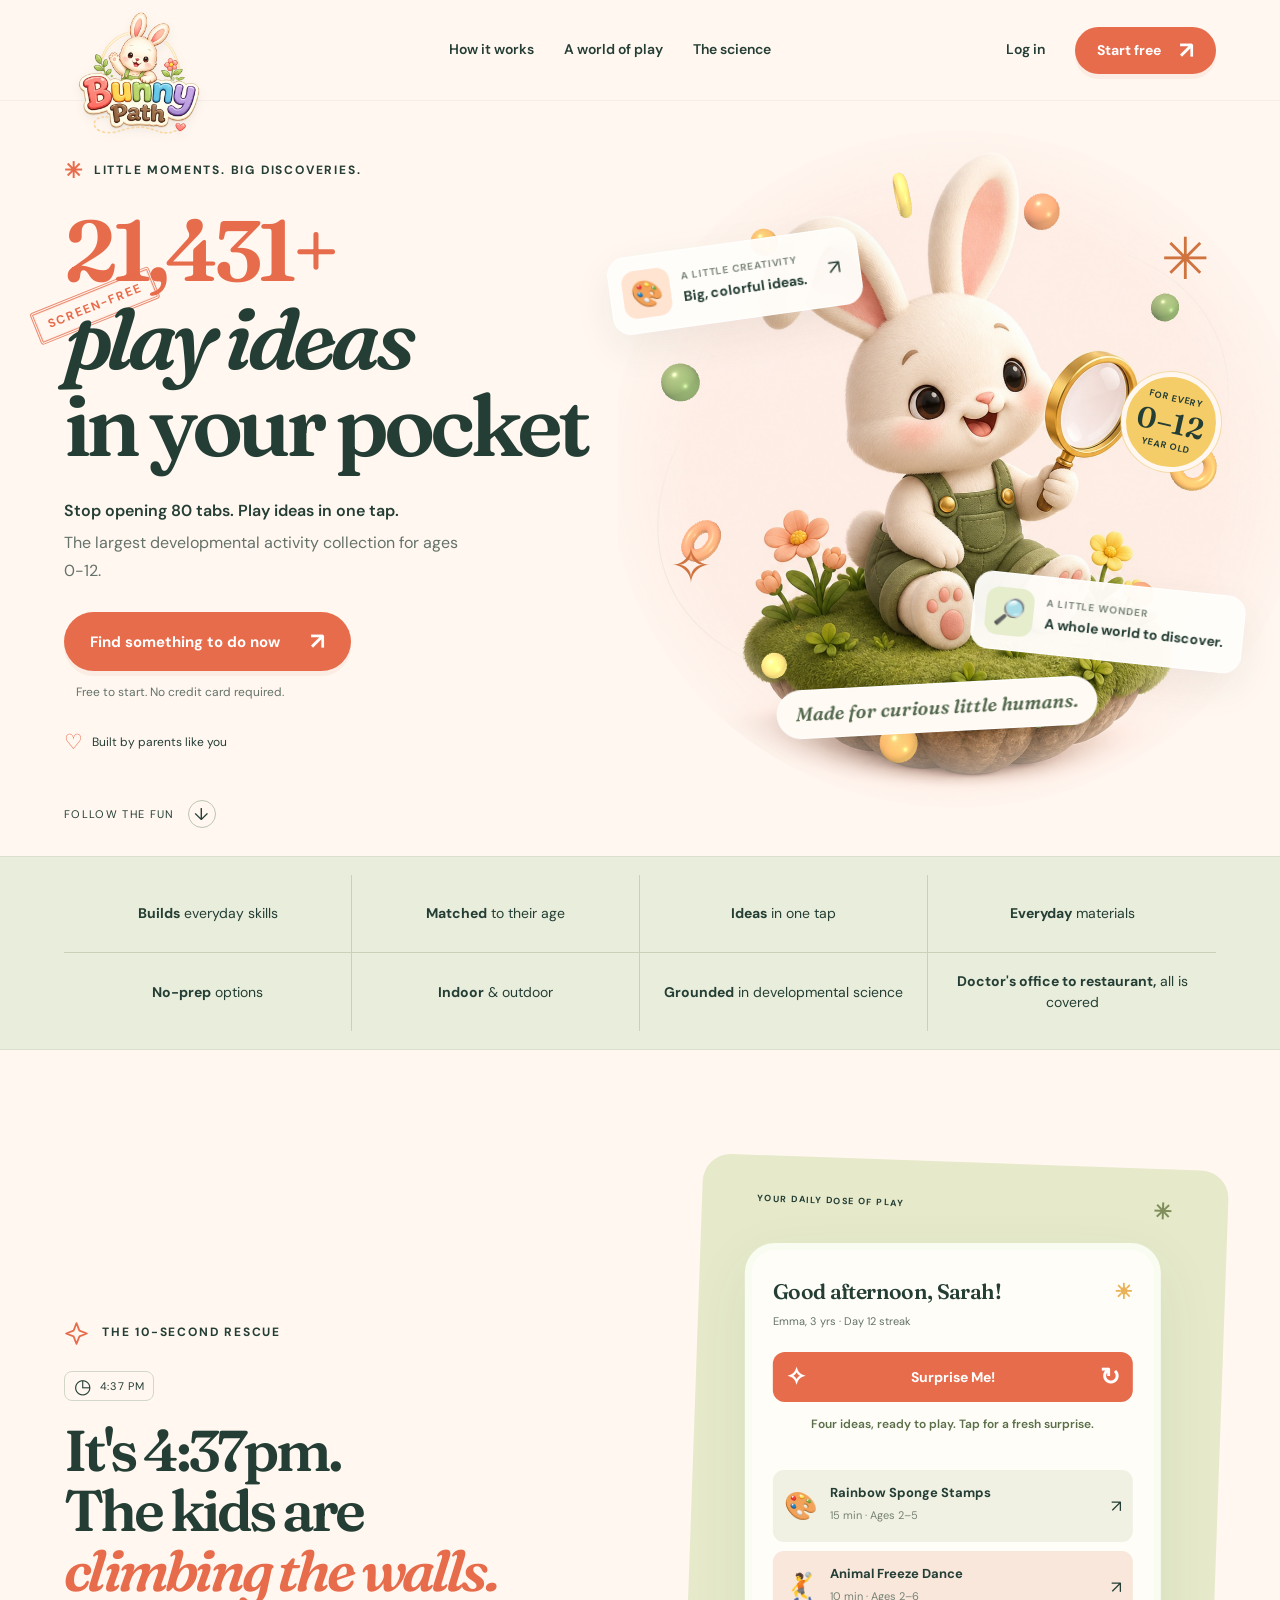
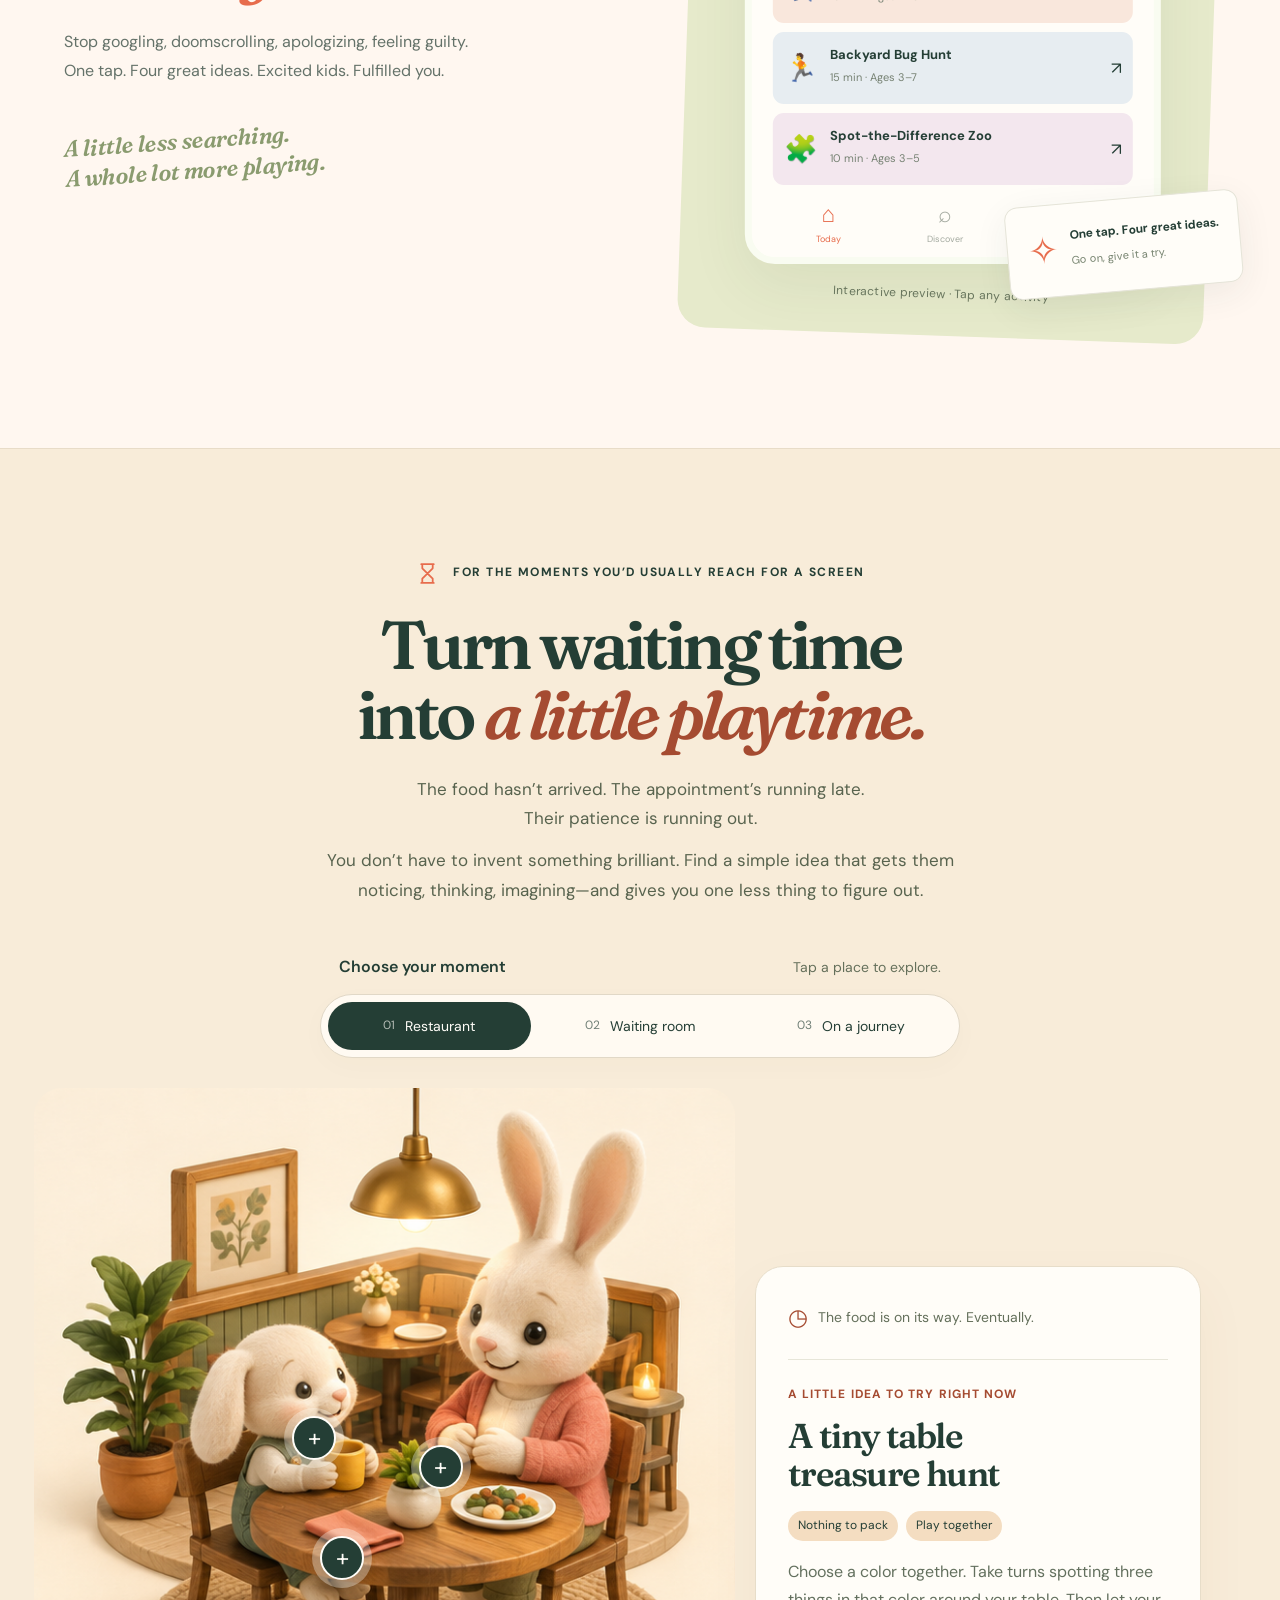
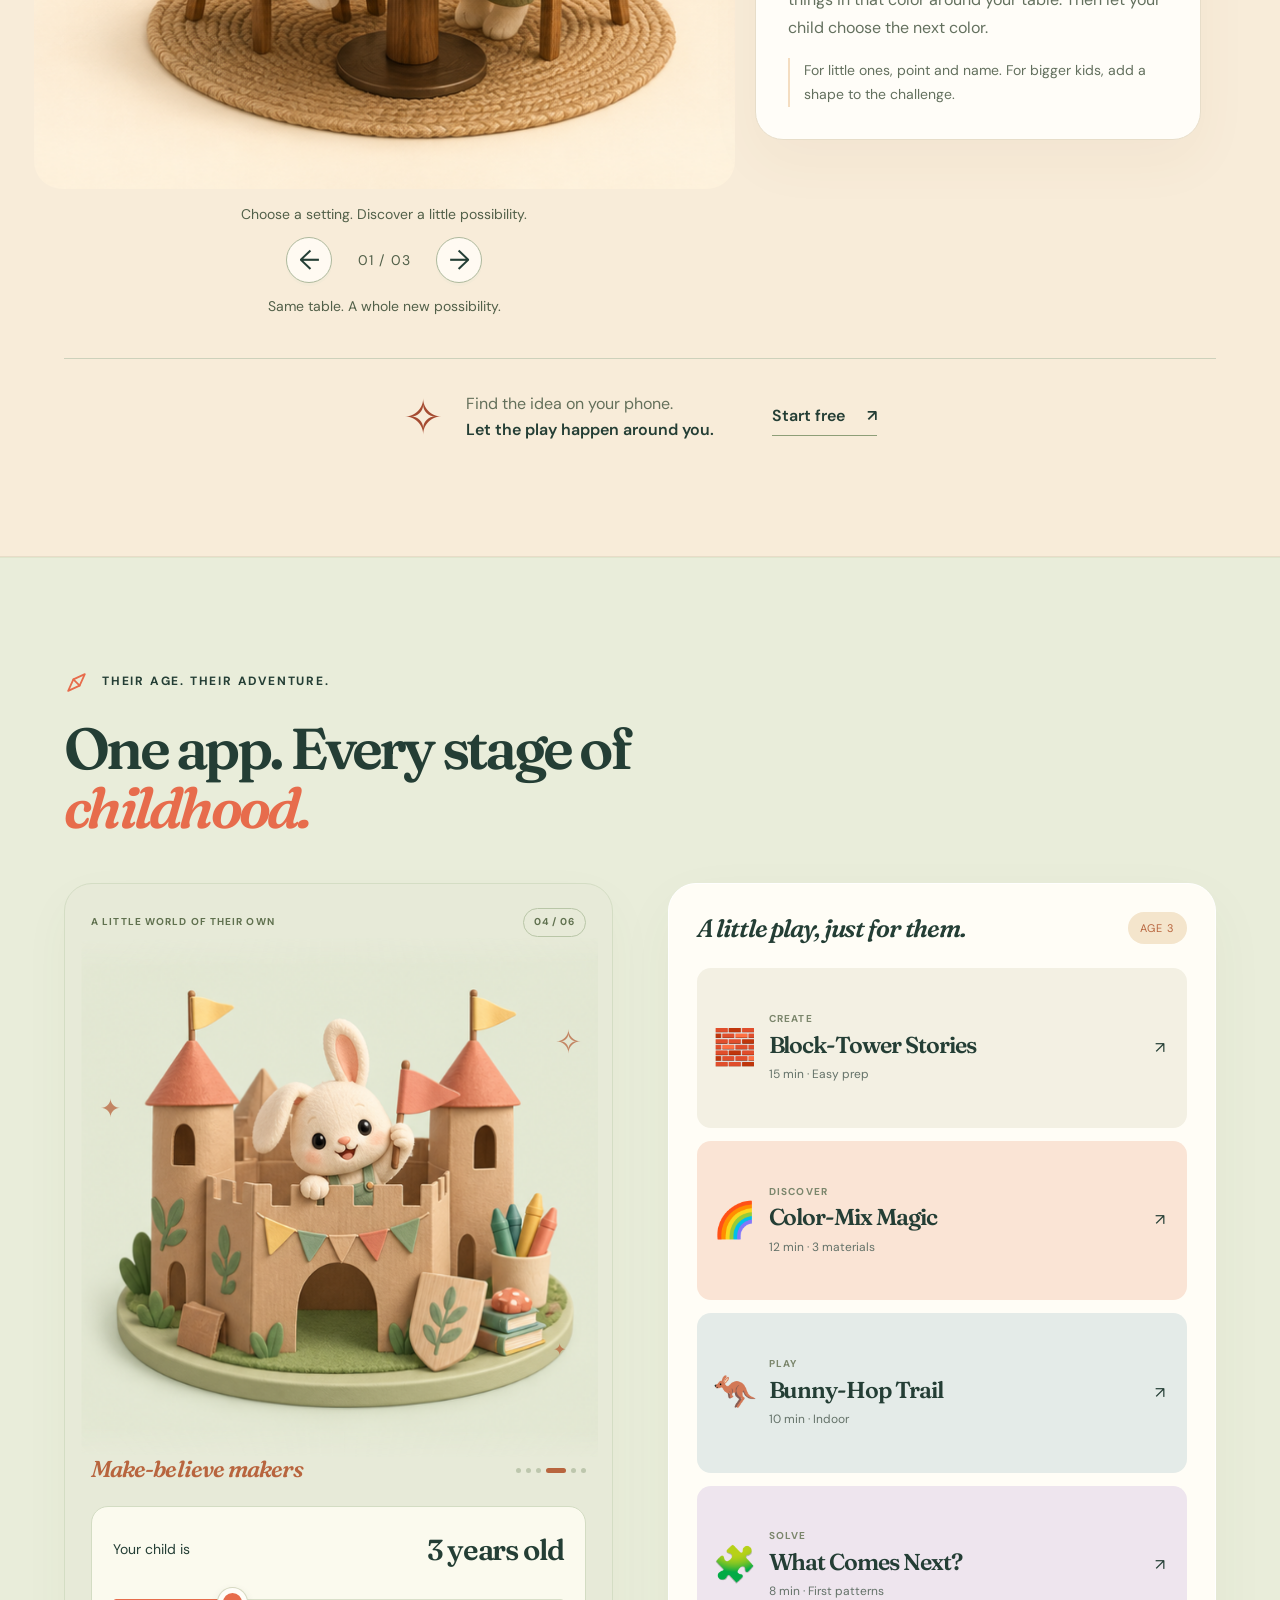
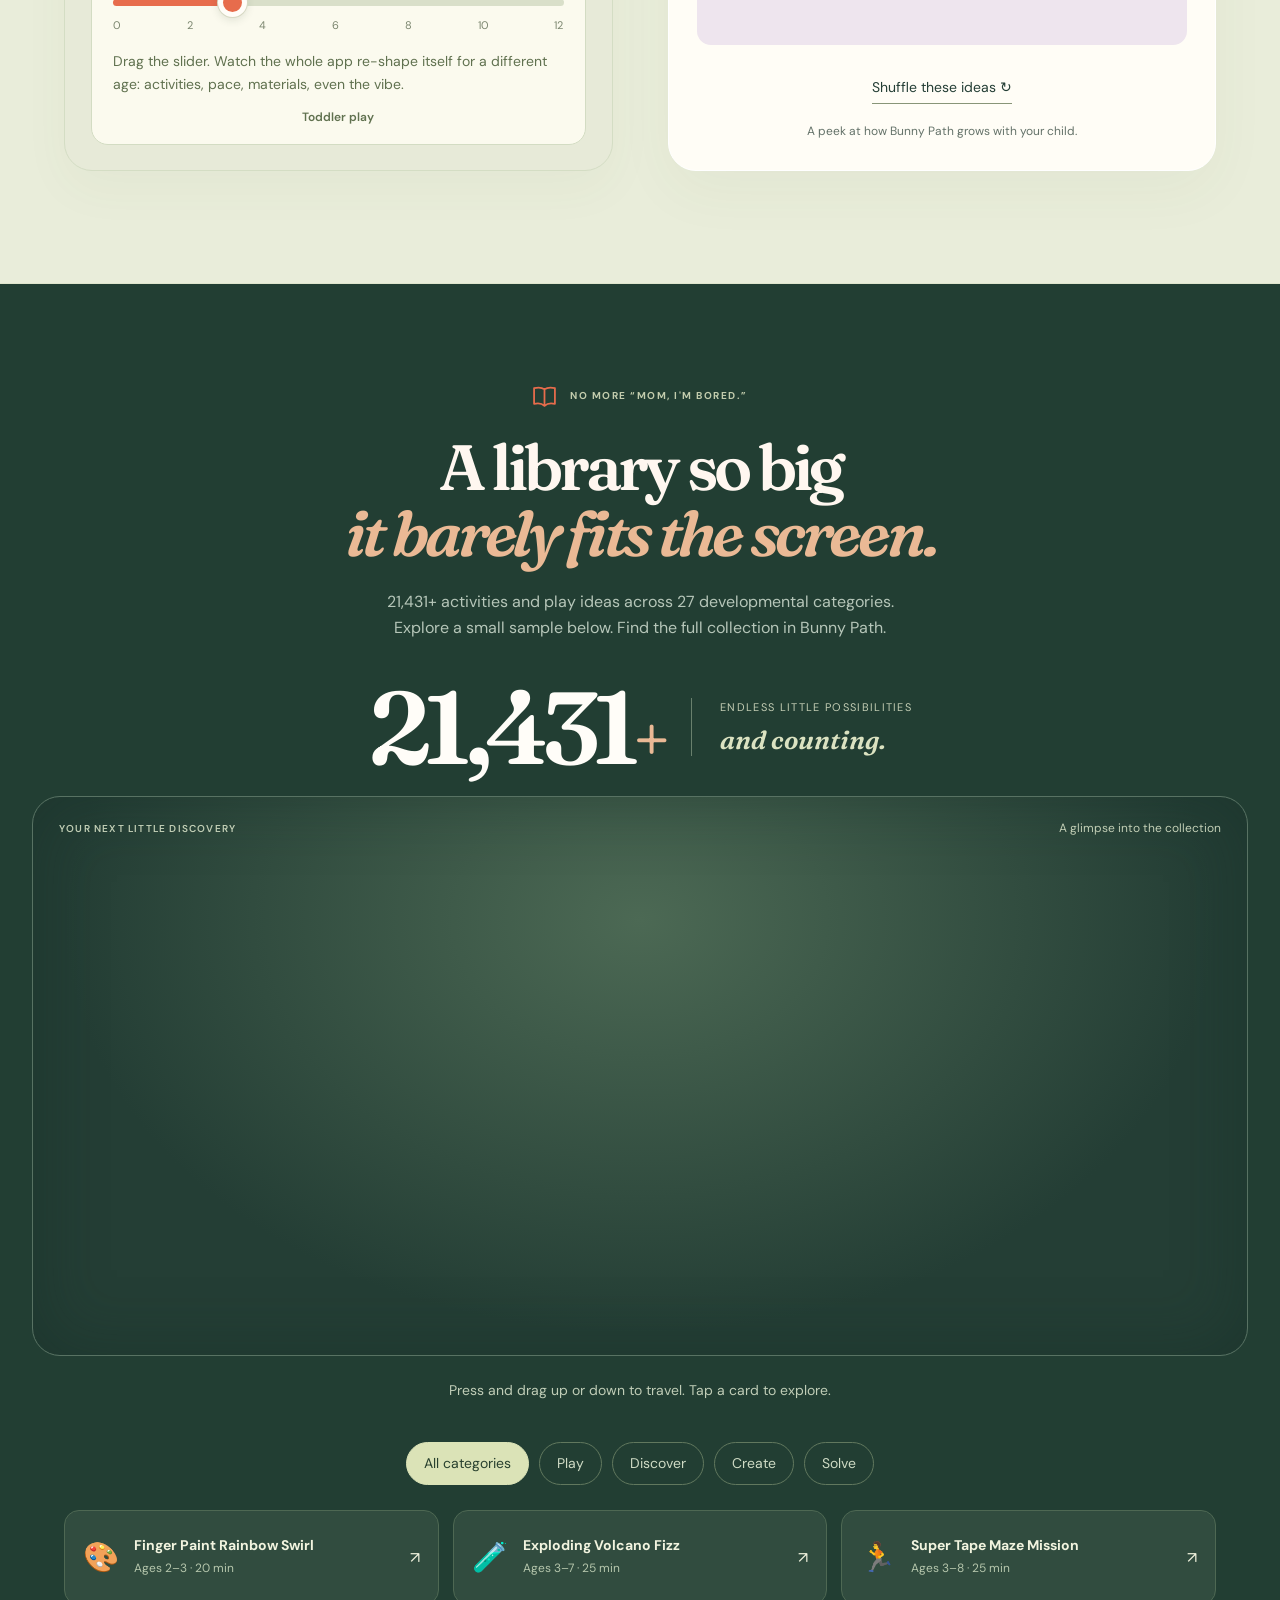
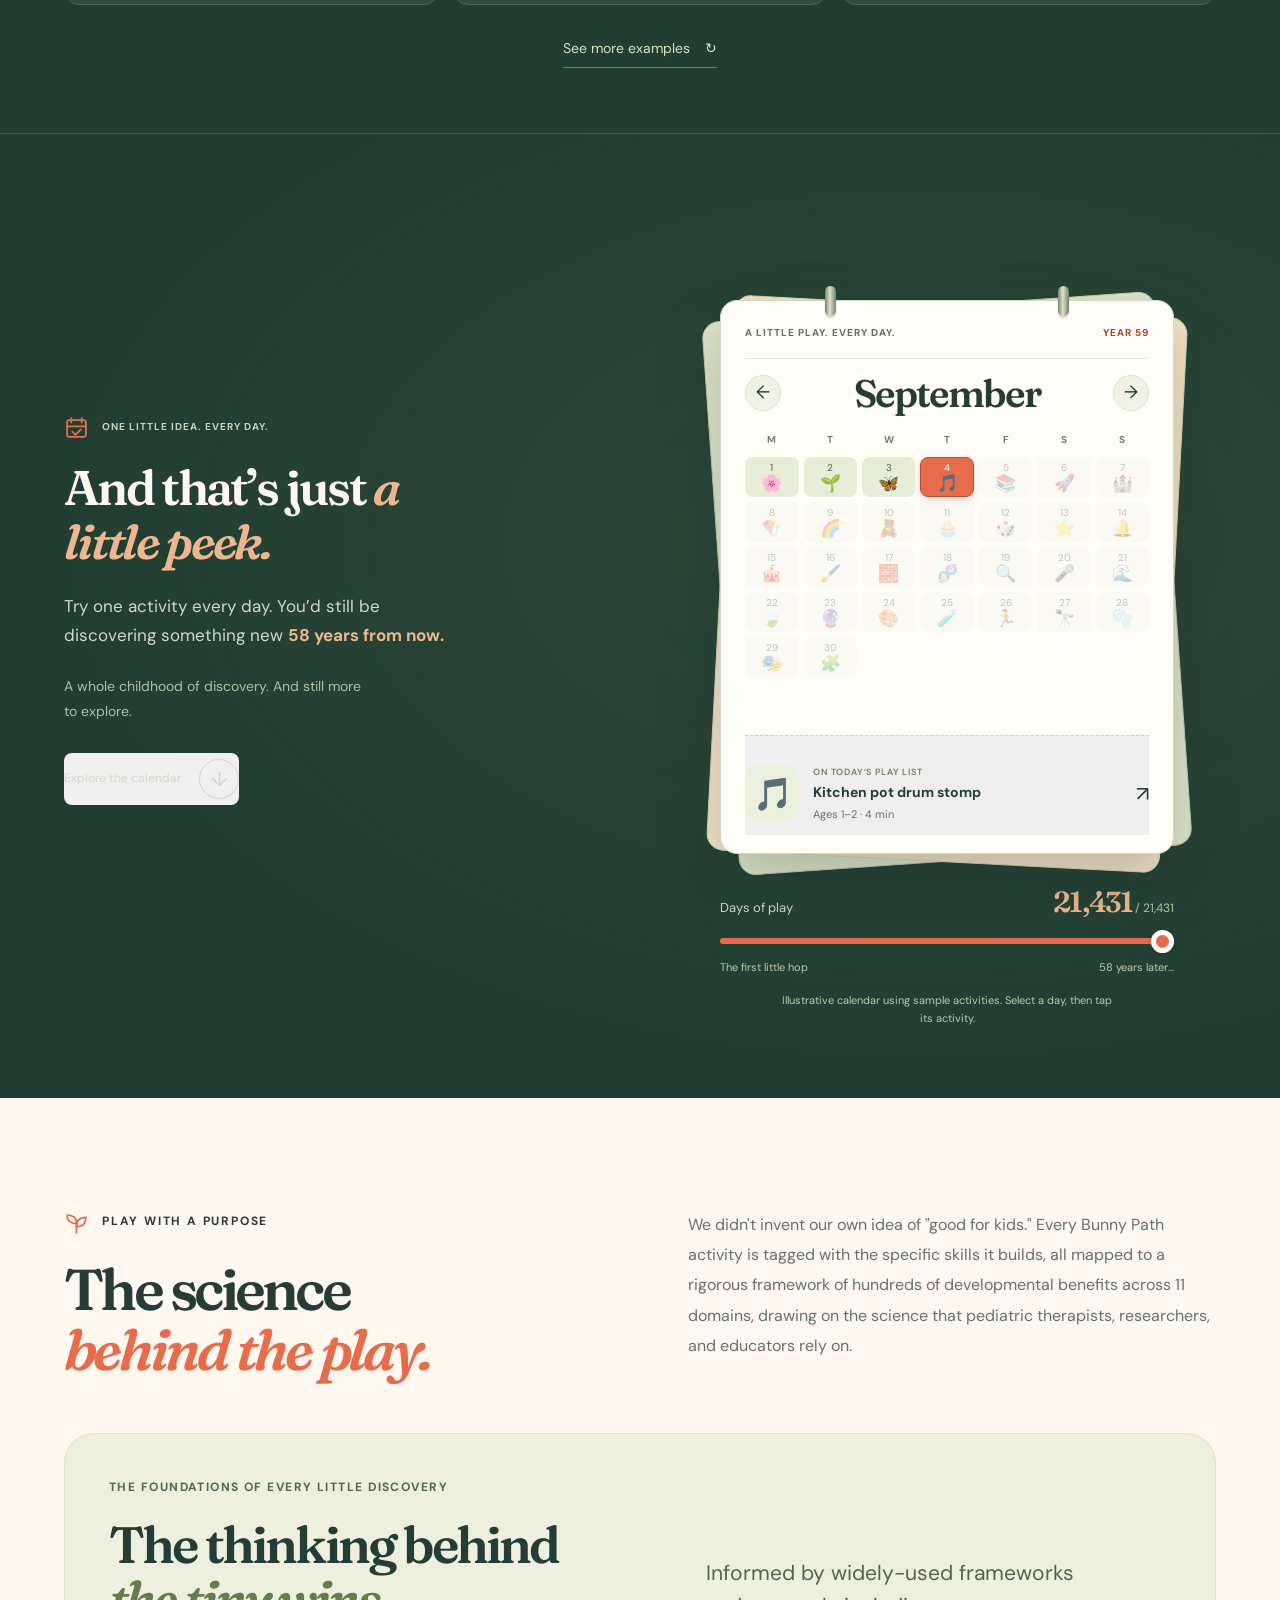
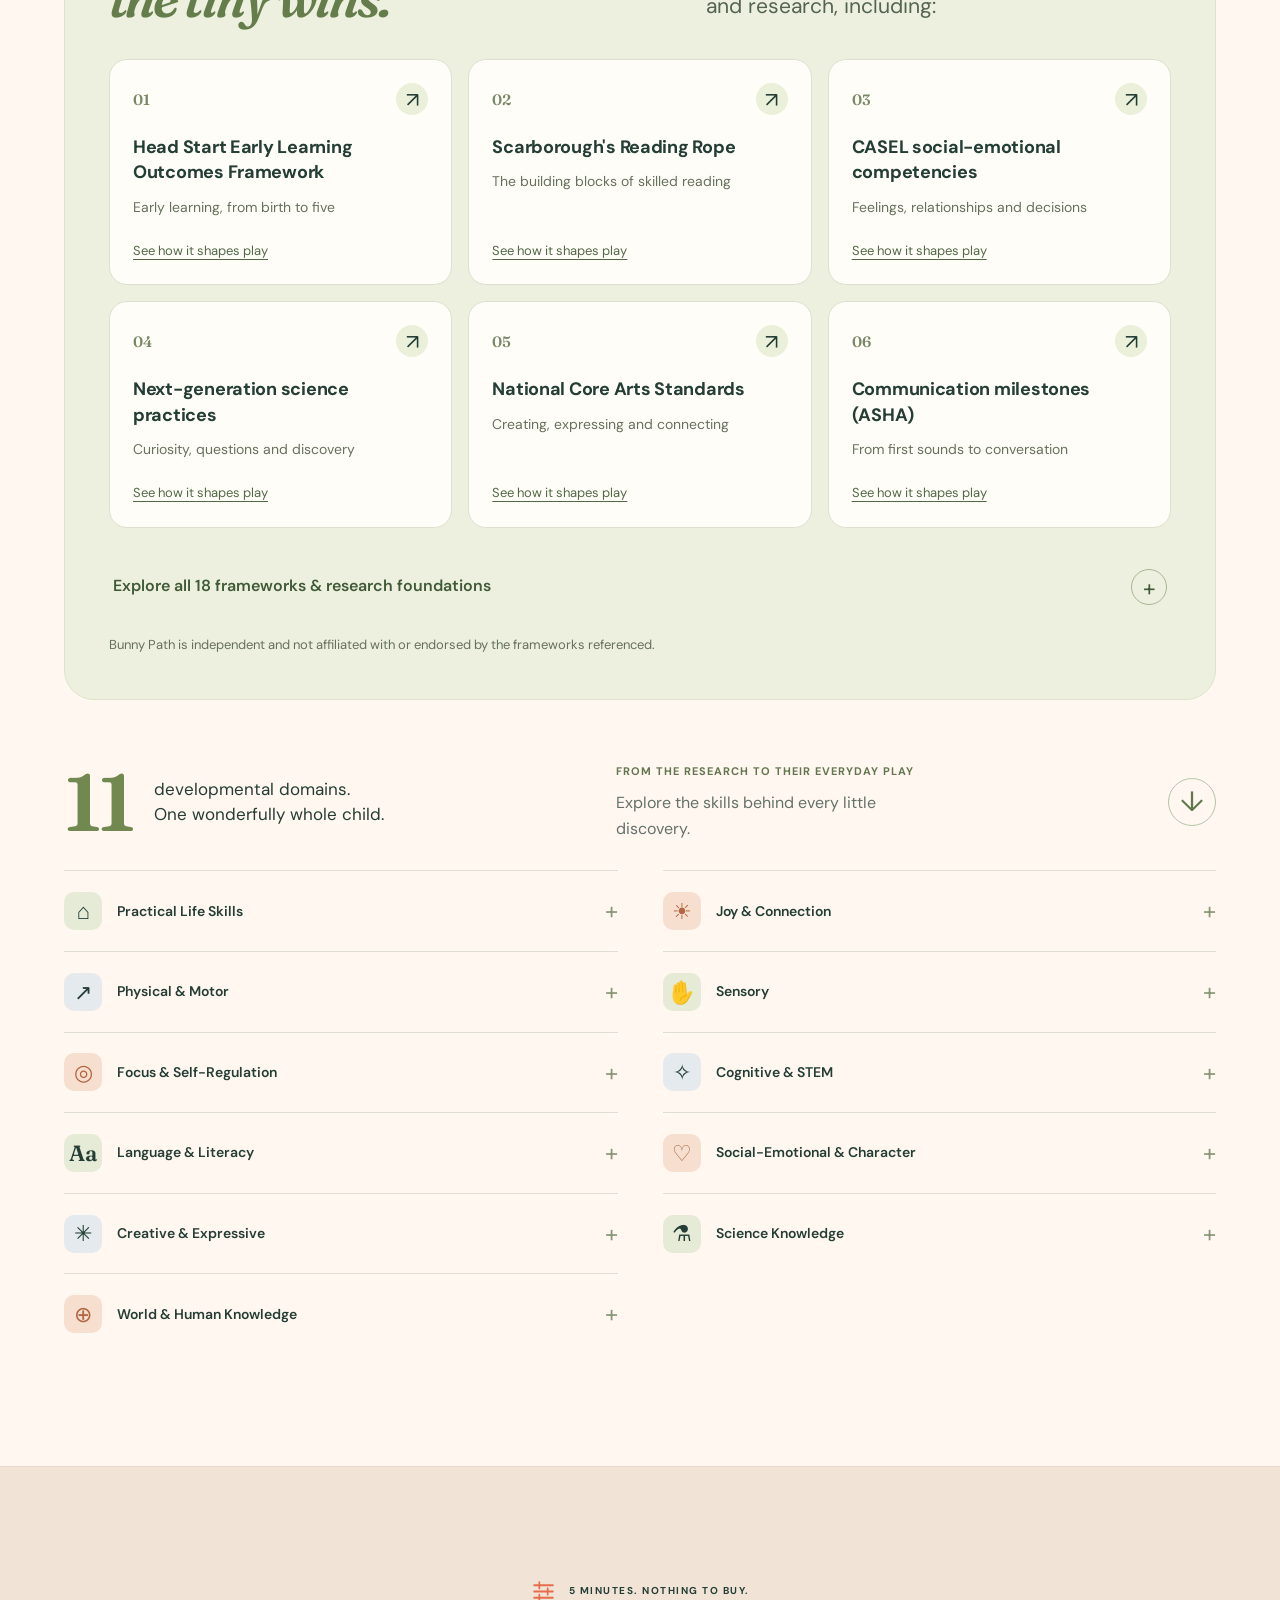
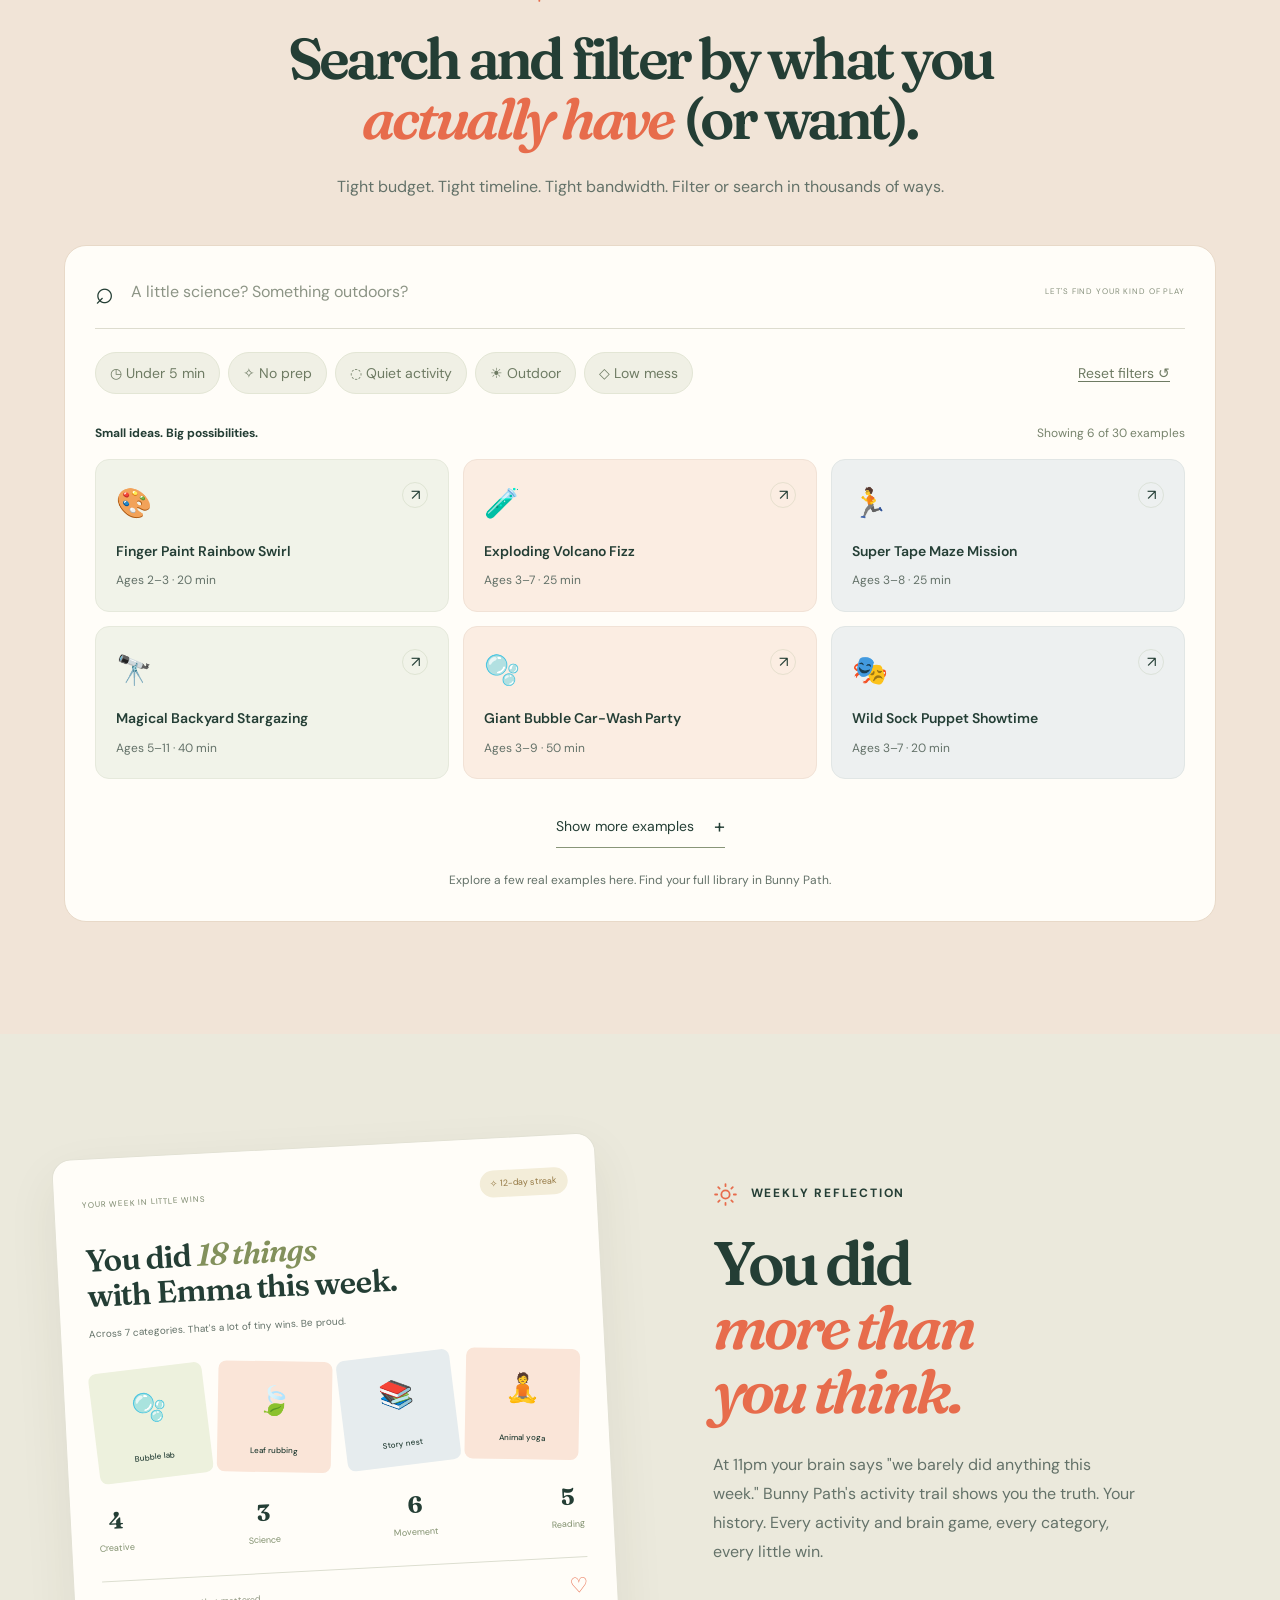
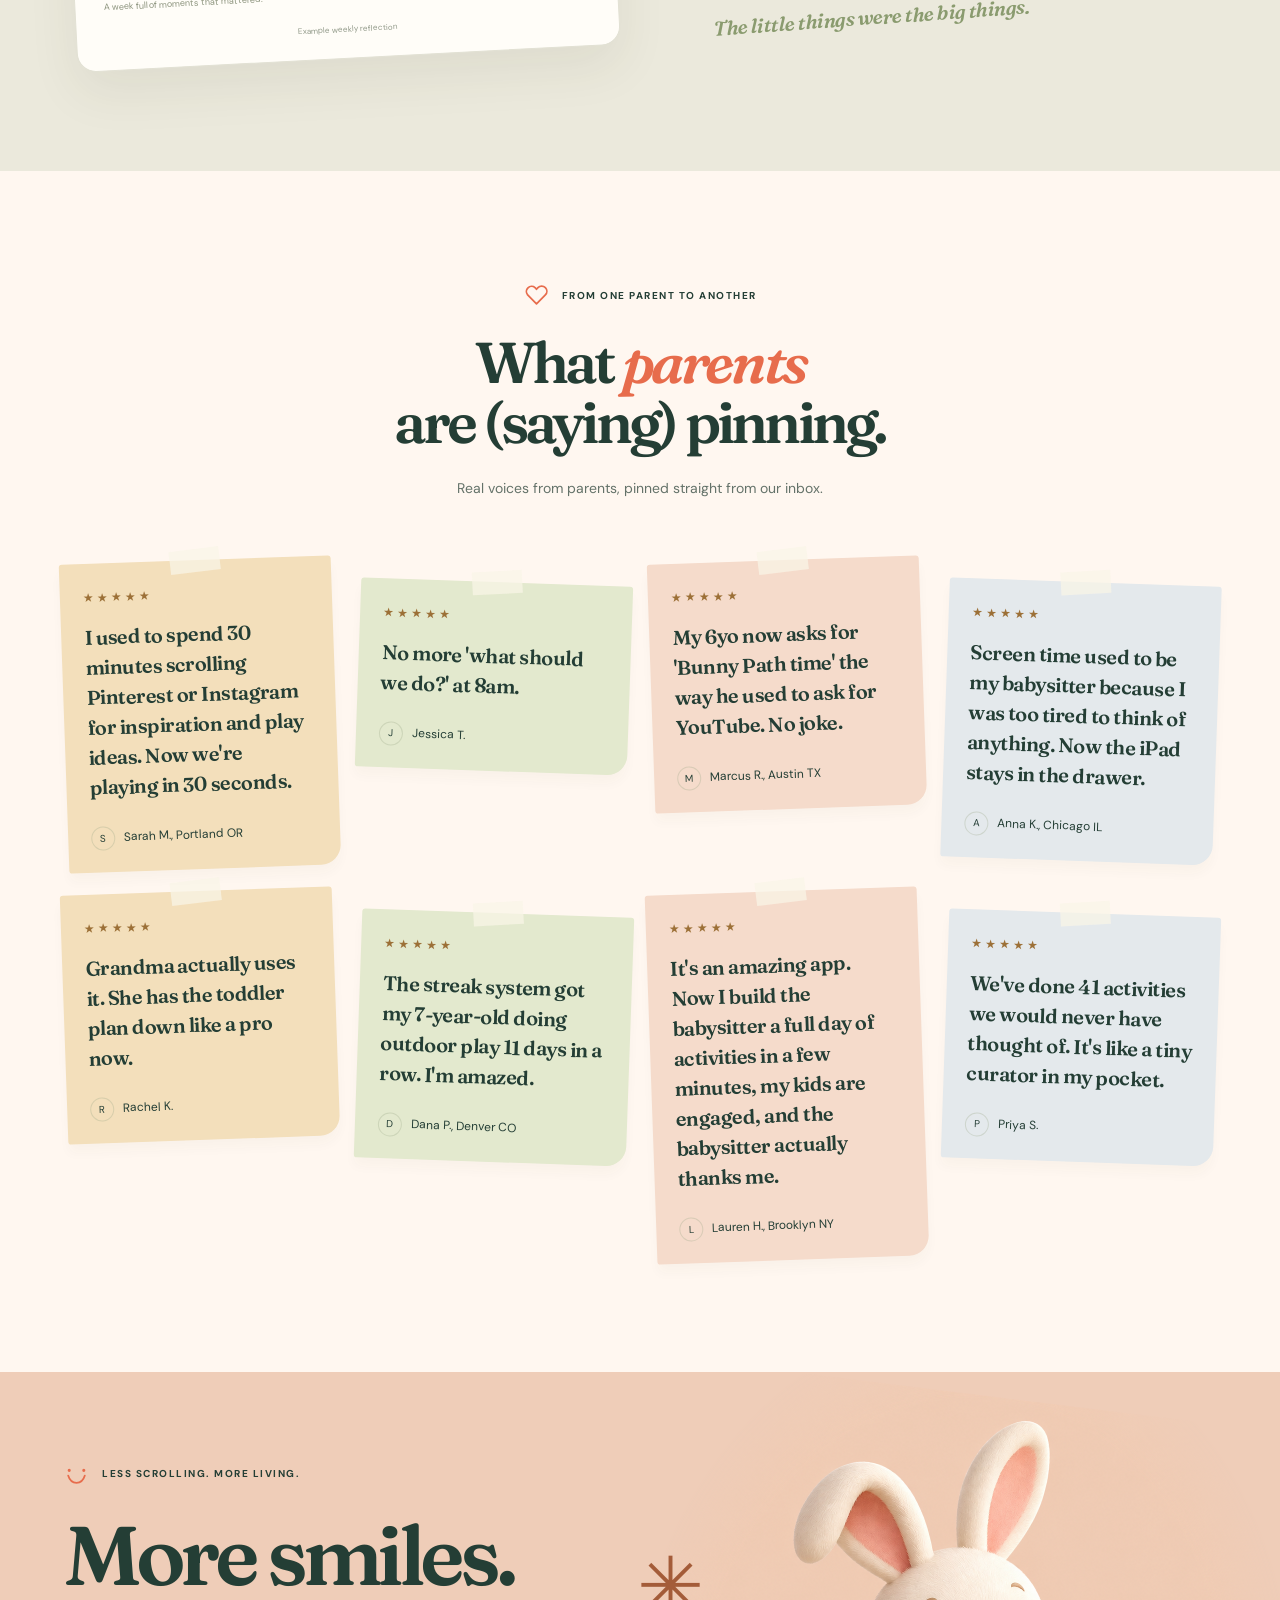
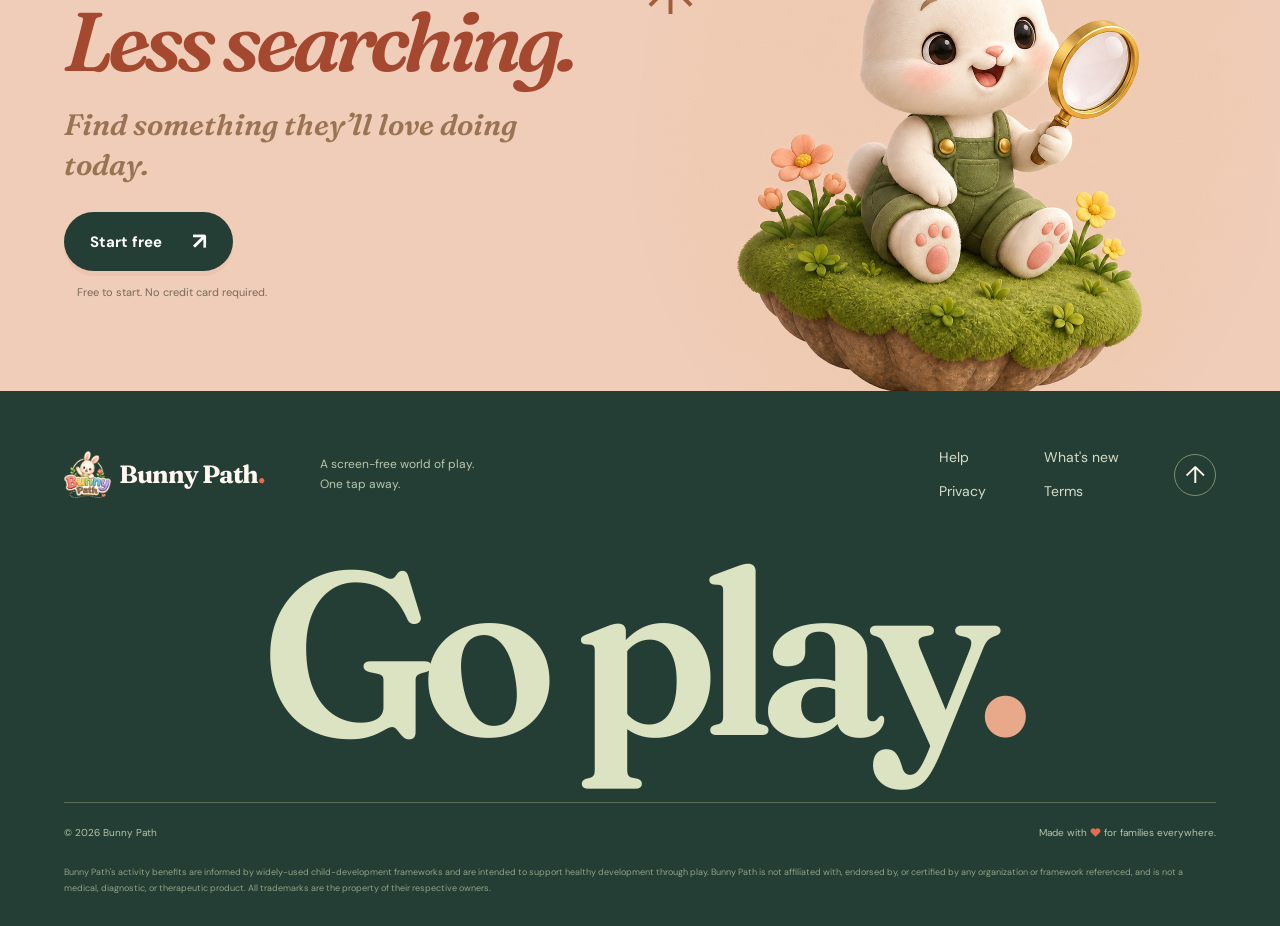
==== commit 5ff47b98: "Use vertical dragging in the continuous activity gallery" ====
--- a/index.html
+++ b/index.html
@@ -83,7 +83,7 @@
 </div>
 <div class="age-results reveal"><div class="age-results-head"><span class="mini-brand">A little play, just for them.</span><span class="age-badge" id="age-badge">AGE 3</span></div><div id="age-cards" class="age-cards" aria-live="polite"></div><button class="text-button" id="age-surprise">Shuffle these ideas <span aria-hidden="true">↻</span></button><p class="preview-disclaimer">A peek at how Bunny Path grows with your child.</p></div>
 </div></section>
-<section class="library-section" id="library"><div class="wrap"><div class="library-heading reveal"><div class="eyebrow"><svg class="section-icon" viewBox="0 0 24 24" fill="none" stroke="currentColor" stroke-width="1.7" stroke-linecap="round" stroke-linejoin="round" aria-hidden="true" focusable="false"><path d="M12 5v16M12 5C9 3 6 3 2 4v15c4-1 7-1 10 2 3-3 6-3 10-2V4c-4-1-7-1-10 1Z"/></svg> NO MORE “MOM, I'M BORED.”</div><h2>A library so big<br><em>it barely fits the screen.</em></h2><p>21,431+ activities and play ideas across 27 developmental categories. Explore a small sample below. Find the full collection in Bunny Path.</p></div><div class="library-scale reveal"><strong>21,431<span>+</span></strong><div><span>ENDLESS LITTLE POSSIBILITIES</span><em>and counting.</em></div></div><div class="universe library-gallery" id="universe"><div class="gallery-caption" aria-hidden="true"><span>YOUR NEXT LITTLE DISCOVERY</span><span>A glimpse into the collection</span></div><div id="library-canvas" aria-hidden="true"></div><div class="universe-fallback" id="universe-fallback"></div></div><div class="universe-controls"><p id="universe-hint">Drag sideways to travel. Tap a card to explore.</p><button class="gallery-next" id="gallery-next">Explore more examples <span aria-hidden="true">↗</span></button><button class="motion-toggle" id="gallery-replay">Replay the reveal <span aria-hidden="true">↻</span></button><button class="motion-toggle" id="motion-toggle" aria-pressed="false">Pause motion <span aria-hidden="true">Ⅱ</span></button></div><div class="category-tabs" role="group" aria-label="Explore activity categories"><button data-category="all" aria-pressed="true">All categories</button><button data-category="play" aria-pressed="false">Play</button><button data-category="discover" aria-pressed="false">Discover</button><button data-category="create" aria-pressed="false">Create</button><button data-category="solve" aria-pressed="false">Solve</button></div><div class="library-examples" id="library-examples" aria-live="polite"></div><button class="library-more" id="library-more">See more examples <span aria-hidden="true">↻</span></button></div>
+<section class="library-section" id="library"><div class="wrap"><div class="library-heading reveal"><div class="eyebrow"><svg class="section-icon" viewBox="0 0 24 24" fill="none" stroke="currentColor" stroke-width="1.7" stroke-linecap="round" stroke-linejoin="round" aria-hidden="true" focusable="false"><path d="M12 5v16M12 5C9 3 6 3 2 4v15c4-1 7-1 10 2 3-3 6-3 10-2V4c-4-1-7-1-10 1Z"/></svg> NO MORE “MOM, I'M BORED.”</div><h2>A library so big<br><em>it barely fits the screen.</em></h2><p>21,431+ activities and play ideas across 27 developmental categories. Explore a small sample below. Find the full collection in Bunny Path.</p></div><div class="library-scale reveal"><strong>21,431<span>+</span></strong><div><span>ENDLESS LITTLE POSSIBILITIES</span><em>and counting.</em></div></div><div class="universe library-gallery" id="universe"><div class="gallery-caption" aria-hidden="true"><span>YOUR NEXT LITTLE DISCOVERY</span><span>A glimpse into the collection</span></div><div id="library-canvas" aria-hidden="true"></div><div class="universe-fallback" id="universe-fallback"></div></div><div class="universe-controls"><p id="universe-hint">Press and drag up or down to travel. Tap a card to explore.</p></div><div class="category-tabs" role="group" aria-label="Explore activity categories"><button data-category="all" aria-pressed="true">All categories</button><button data-category="play" aria-pressed="false">Play</button><button data-category="discover" aria-pressed="false">Discover</button><button data-category="create" aria-pressed="false">Create</button><button data-category="solve" aria-pressed="false">Solve</button></div><div class="library-examples" id="library-examples" aria-live="polite"></div><button class="library-more" id="library-more">See more examples <span aria-hidden="true">↻</span></button></div>
 <div class="years-story library-calendar" role="region" id="years" aria-labelledby="years-title">
  <div class="years-stage wrap">
   <div class="years-copy">
--- a/style.css
+++ b/style.css
@@ -335,3 +335,6 @@
 @media(prefers-reduced-motion:reduce){button.calendar-scroll-hint>span{display:grid;transition:none}button.calendar-scroll-hint:hover>span{transform:none}}
 
 .age-control .age-slider-help{margin:16px 0 0;font-size:14px;line-height:1.65;color:#60714f;text-align:left}
+
+.library-gallery.universe{touch-action:auto}
+#library-canvas canvas{touch-action:pan-x pinch-zoom}
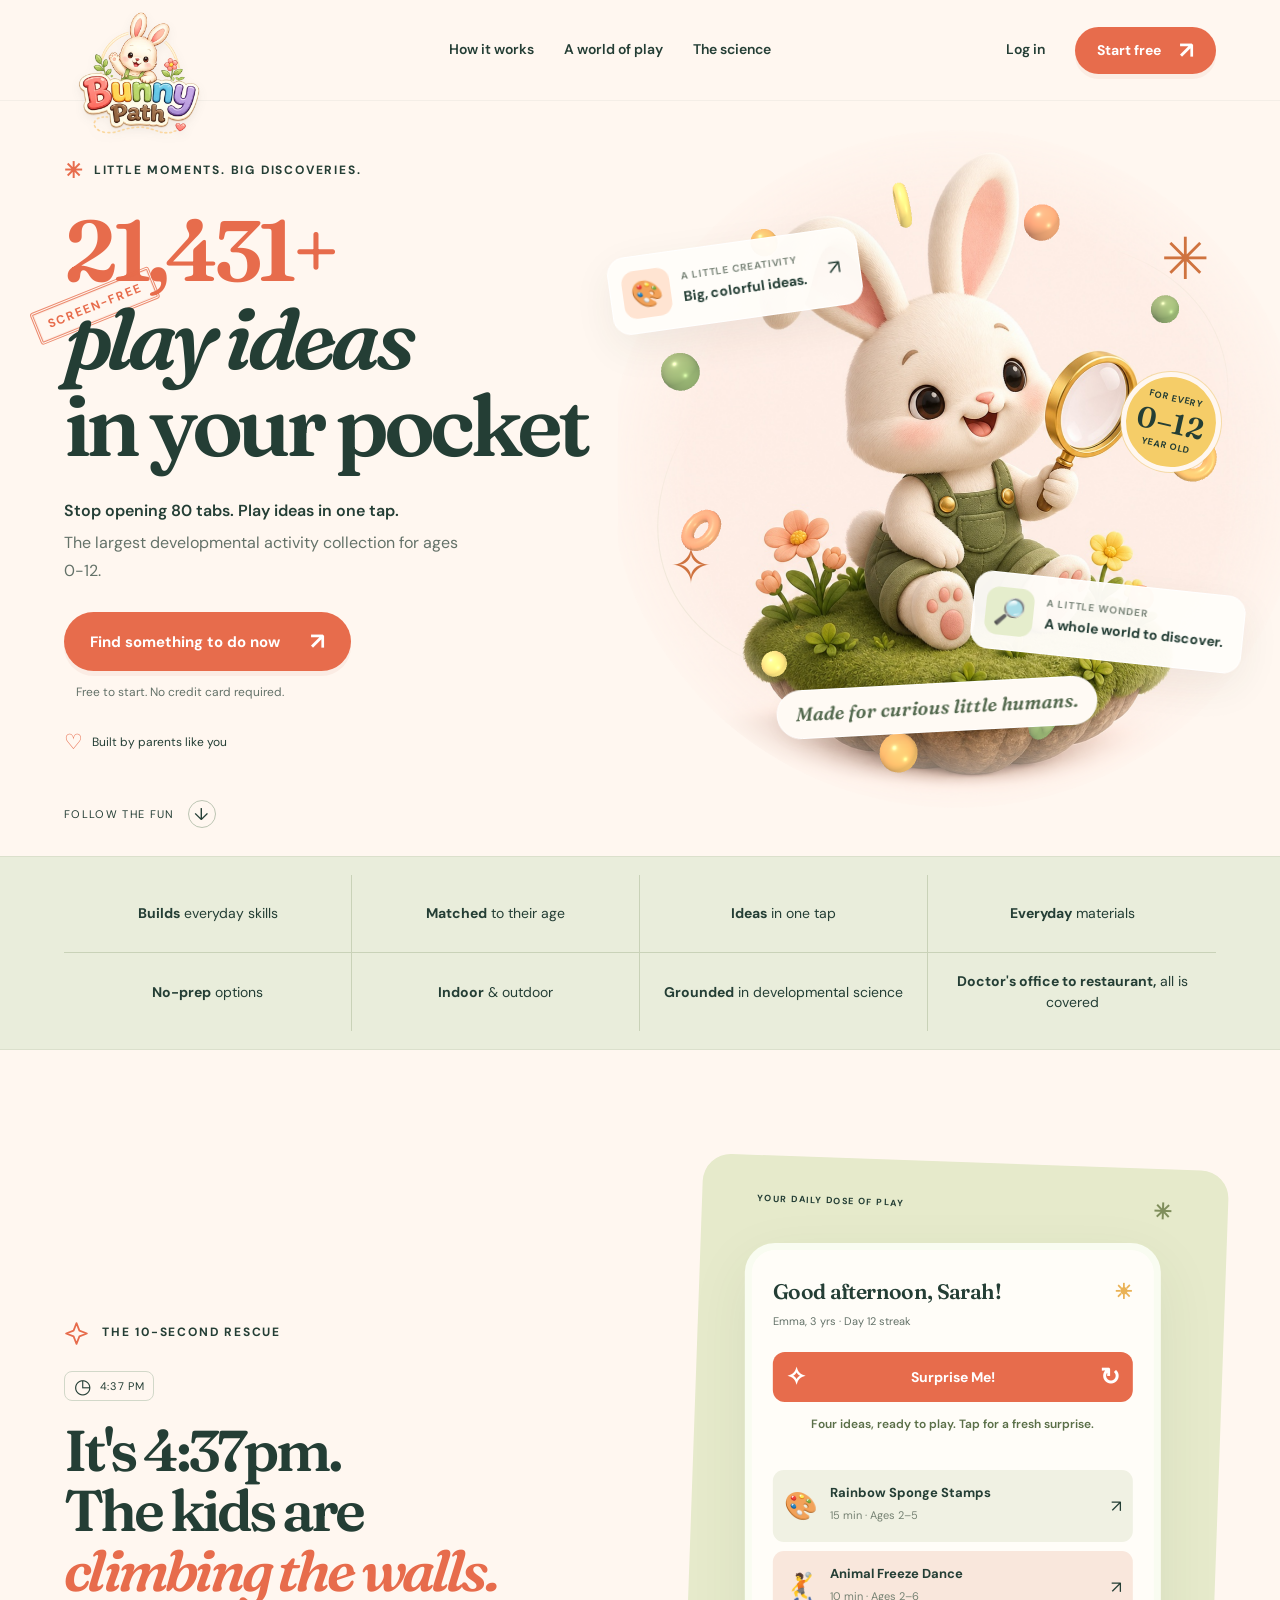
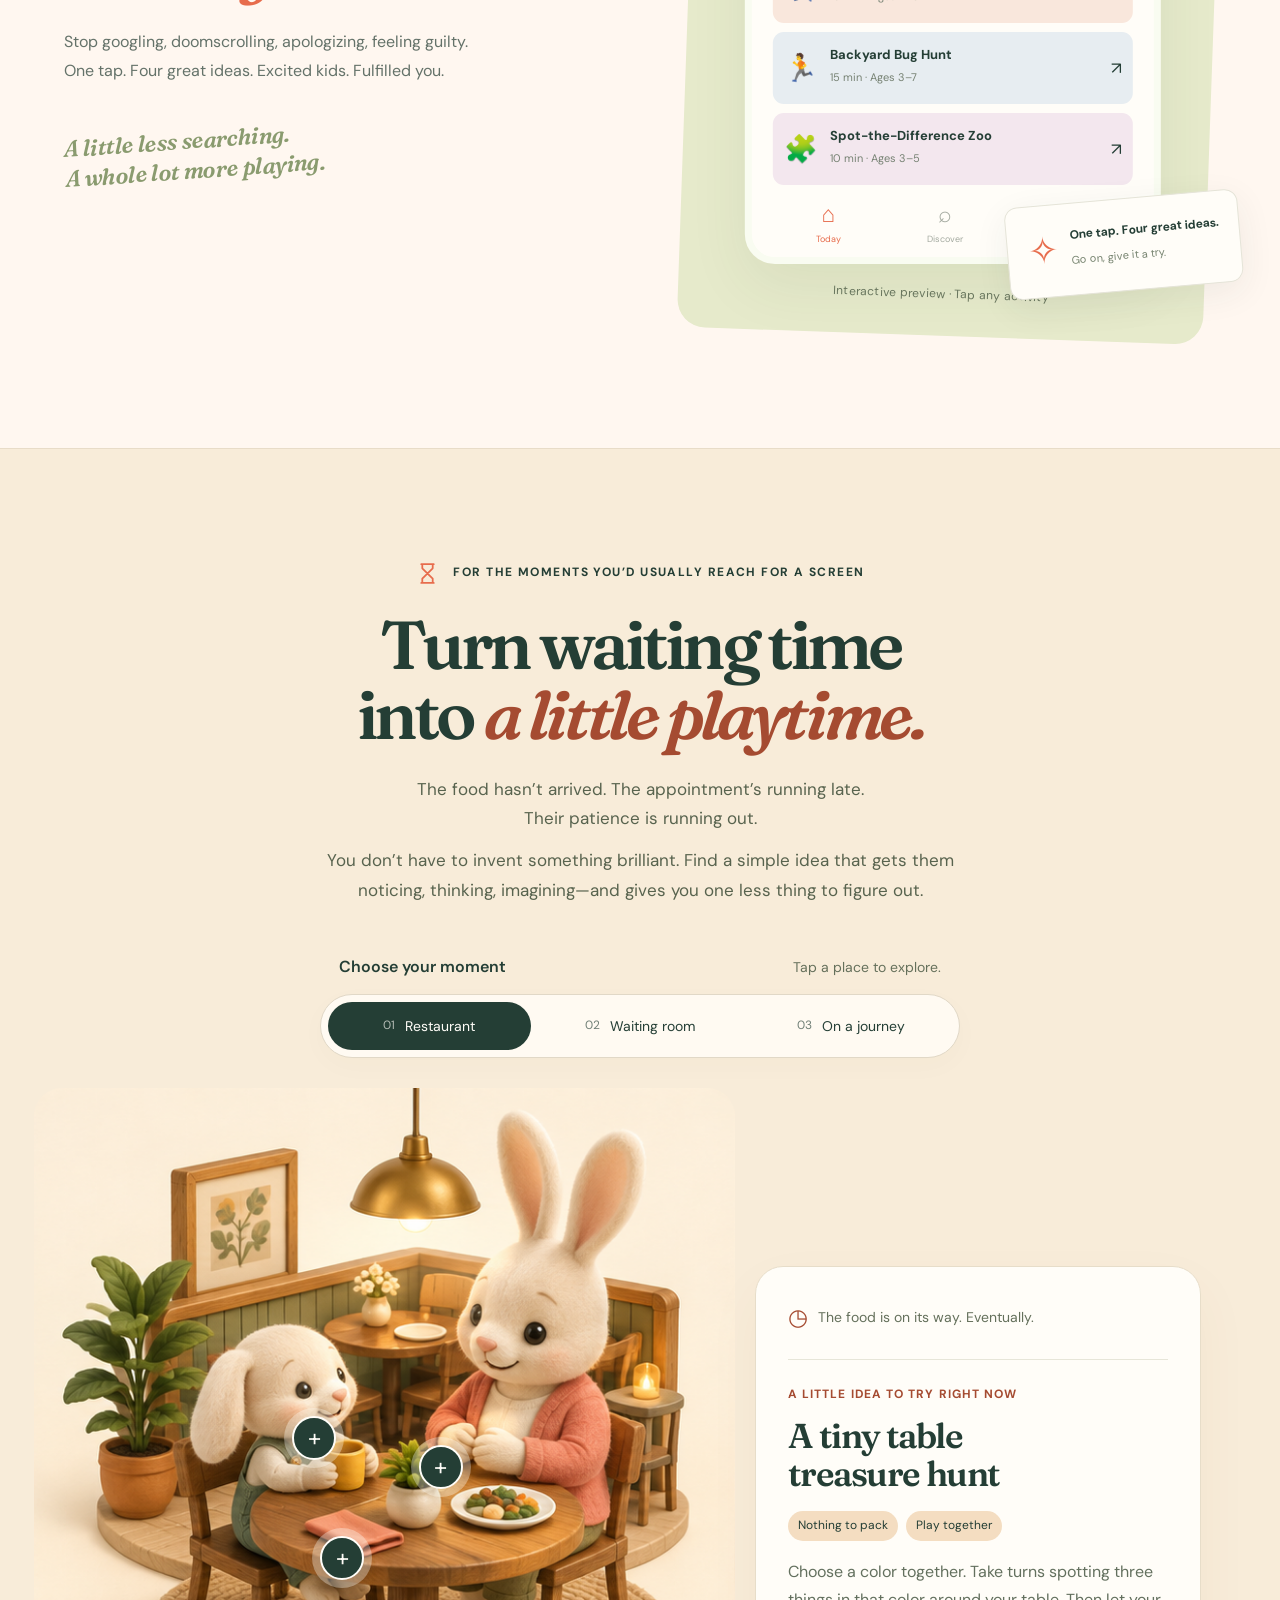
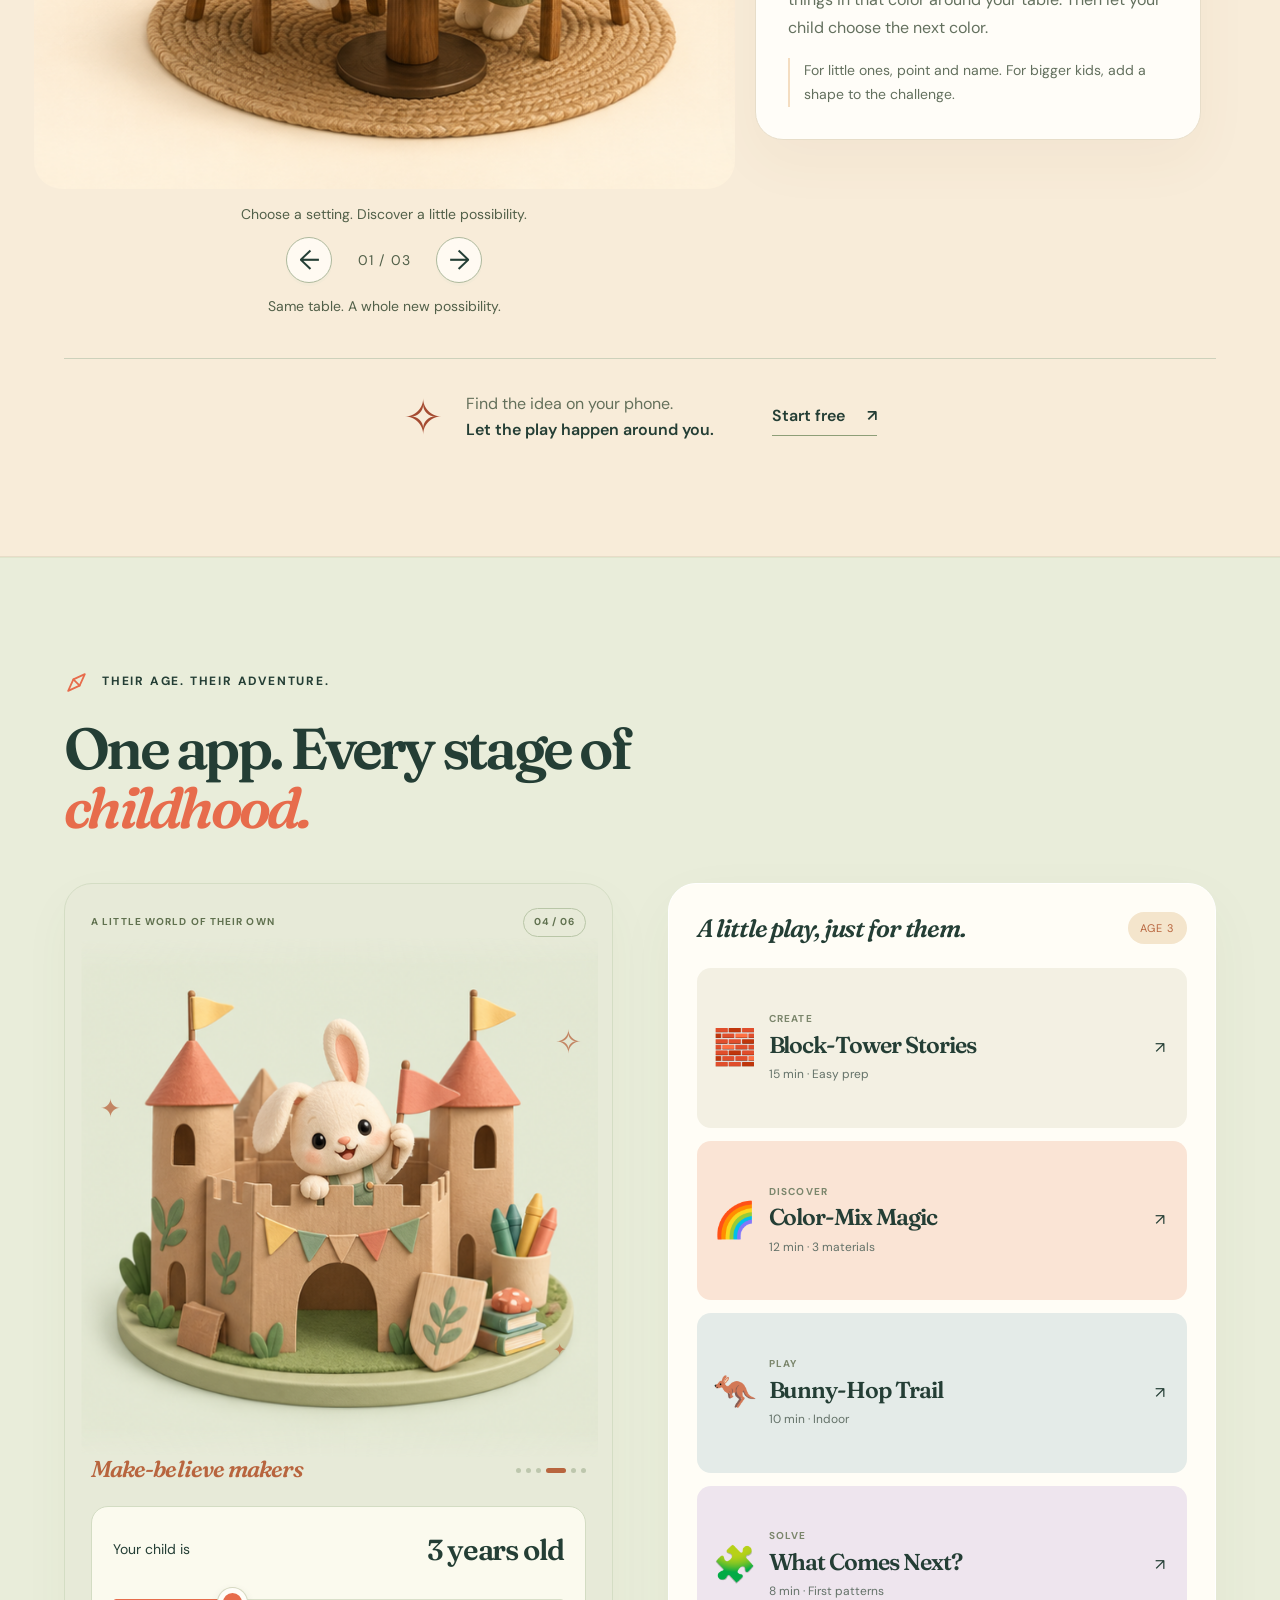
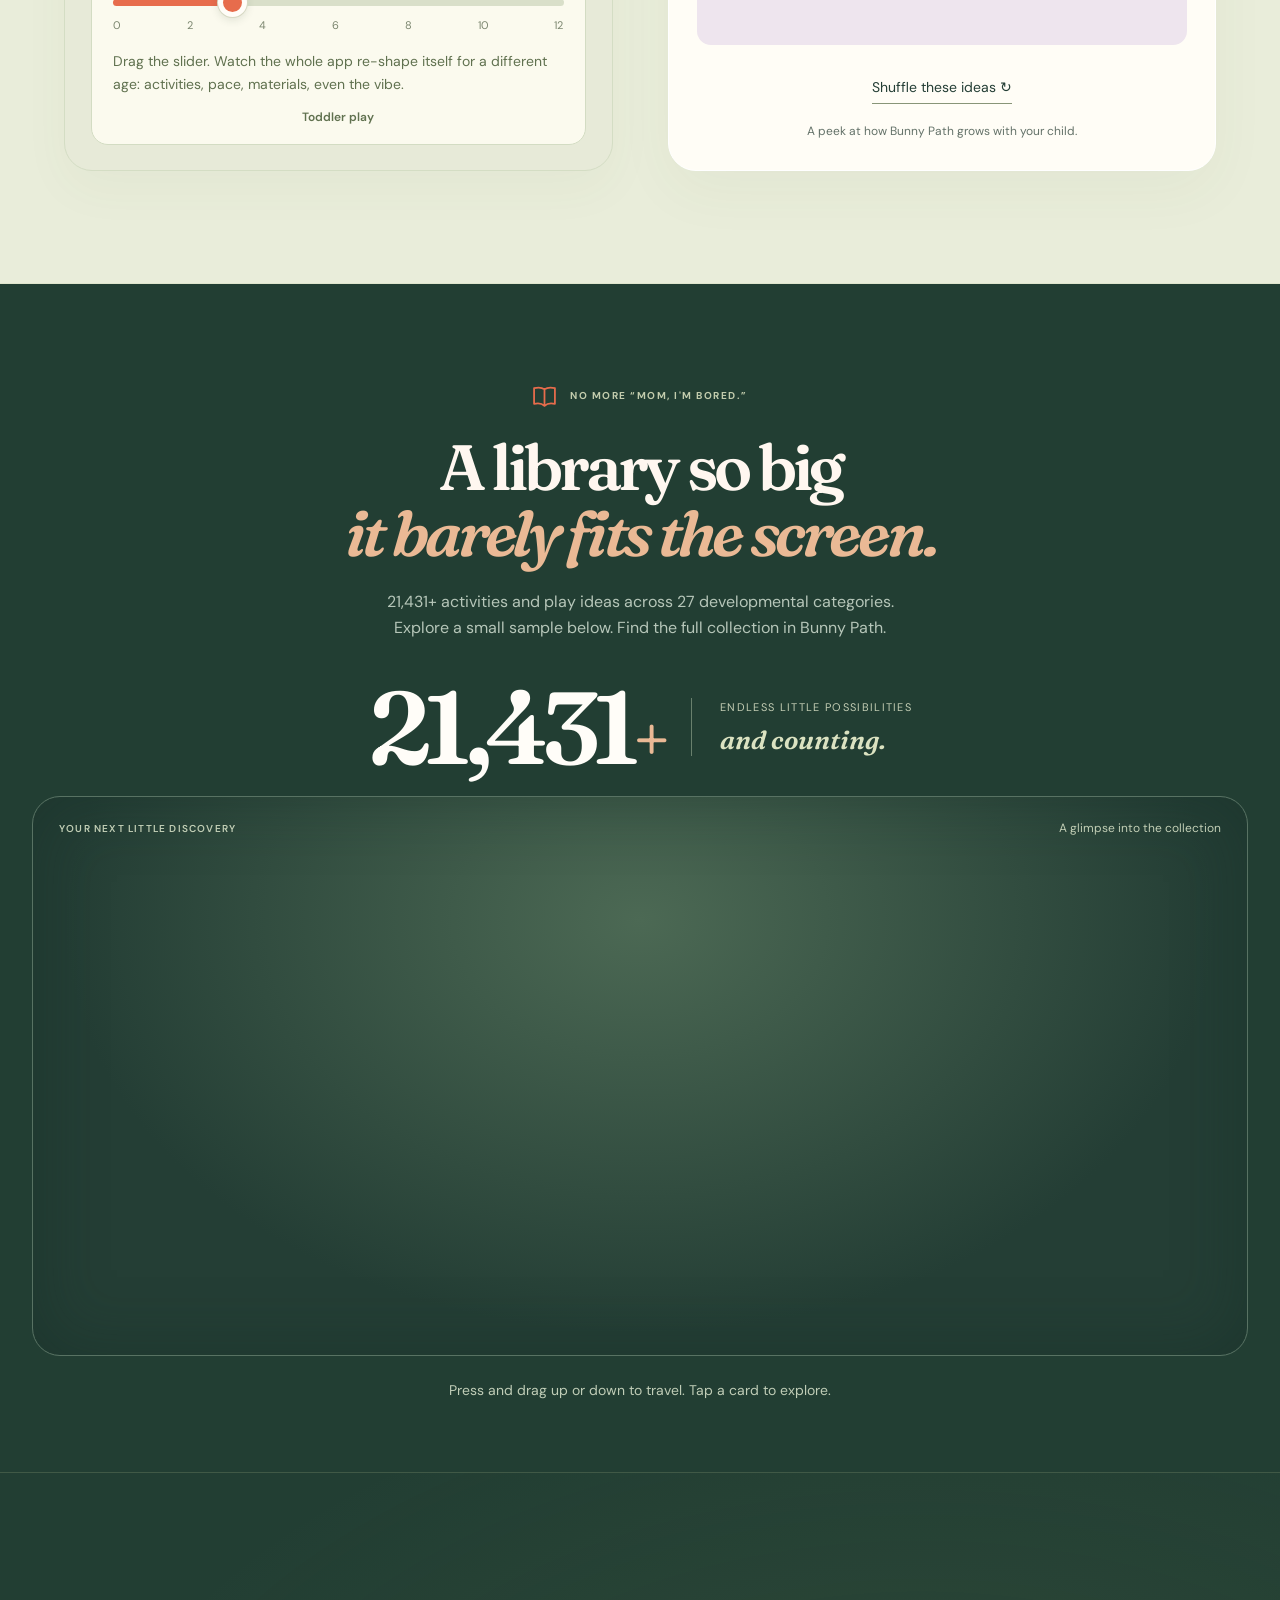
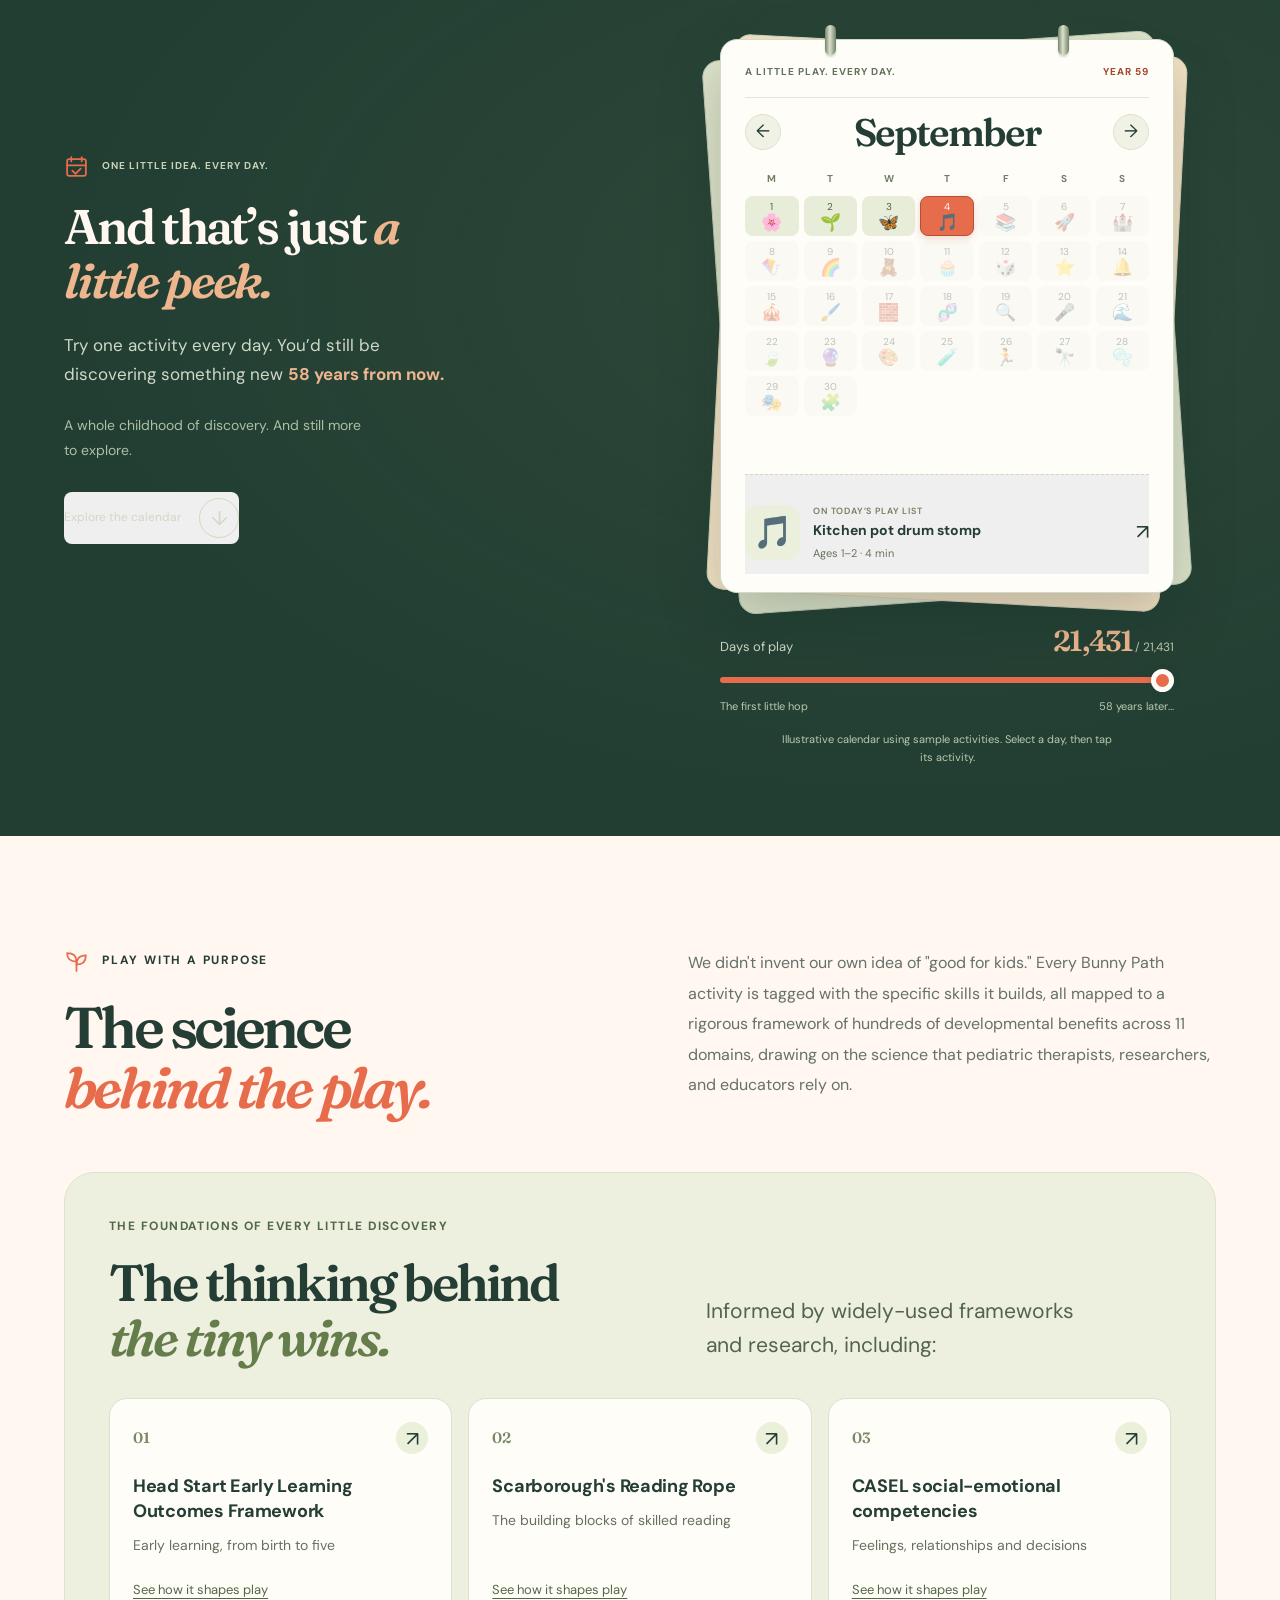
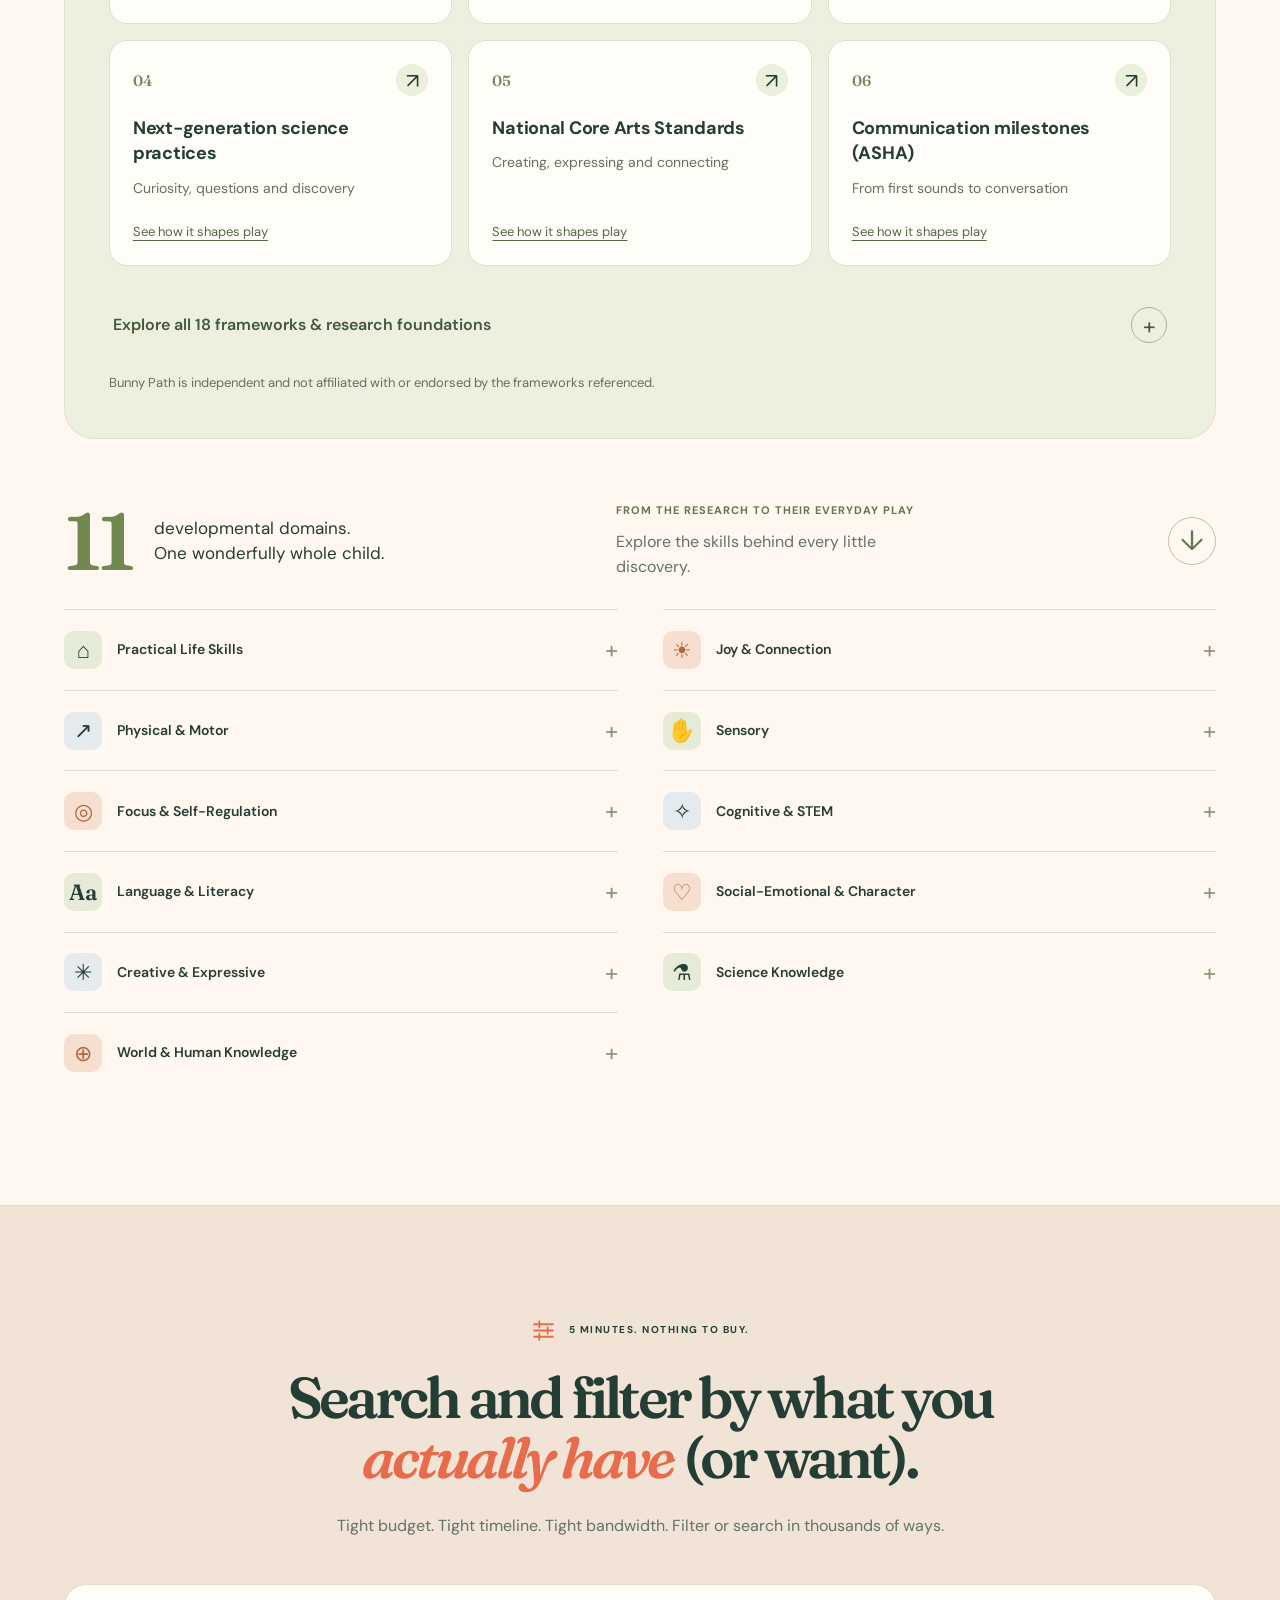
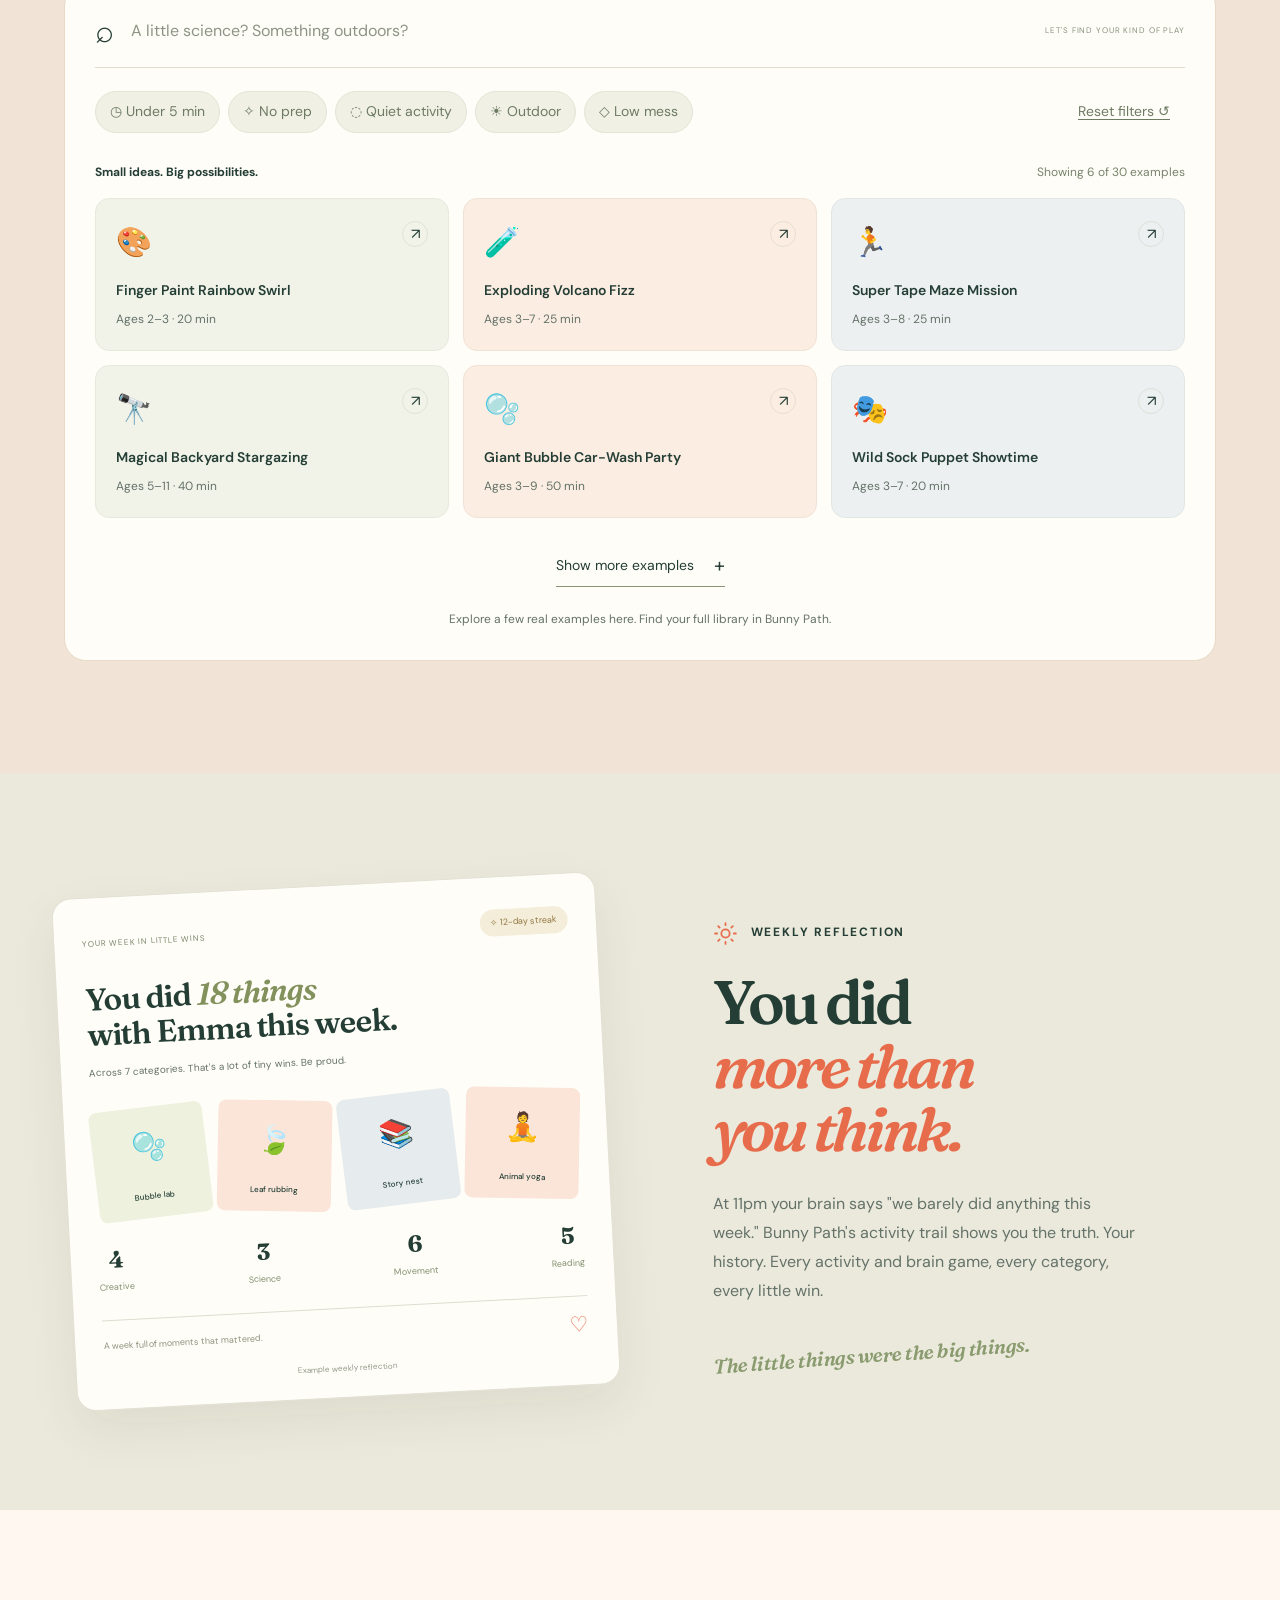
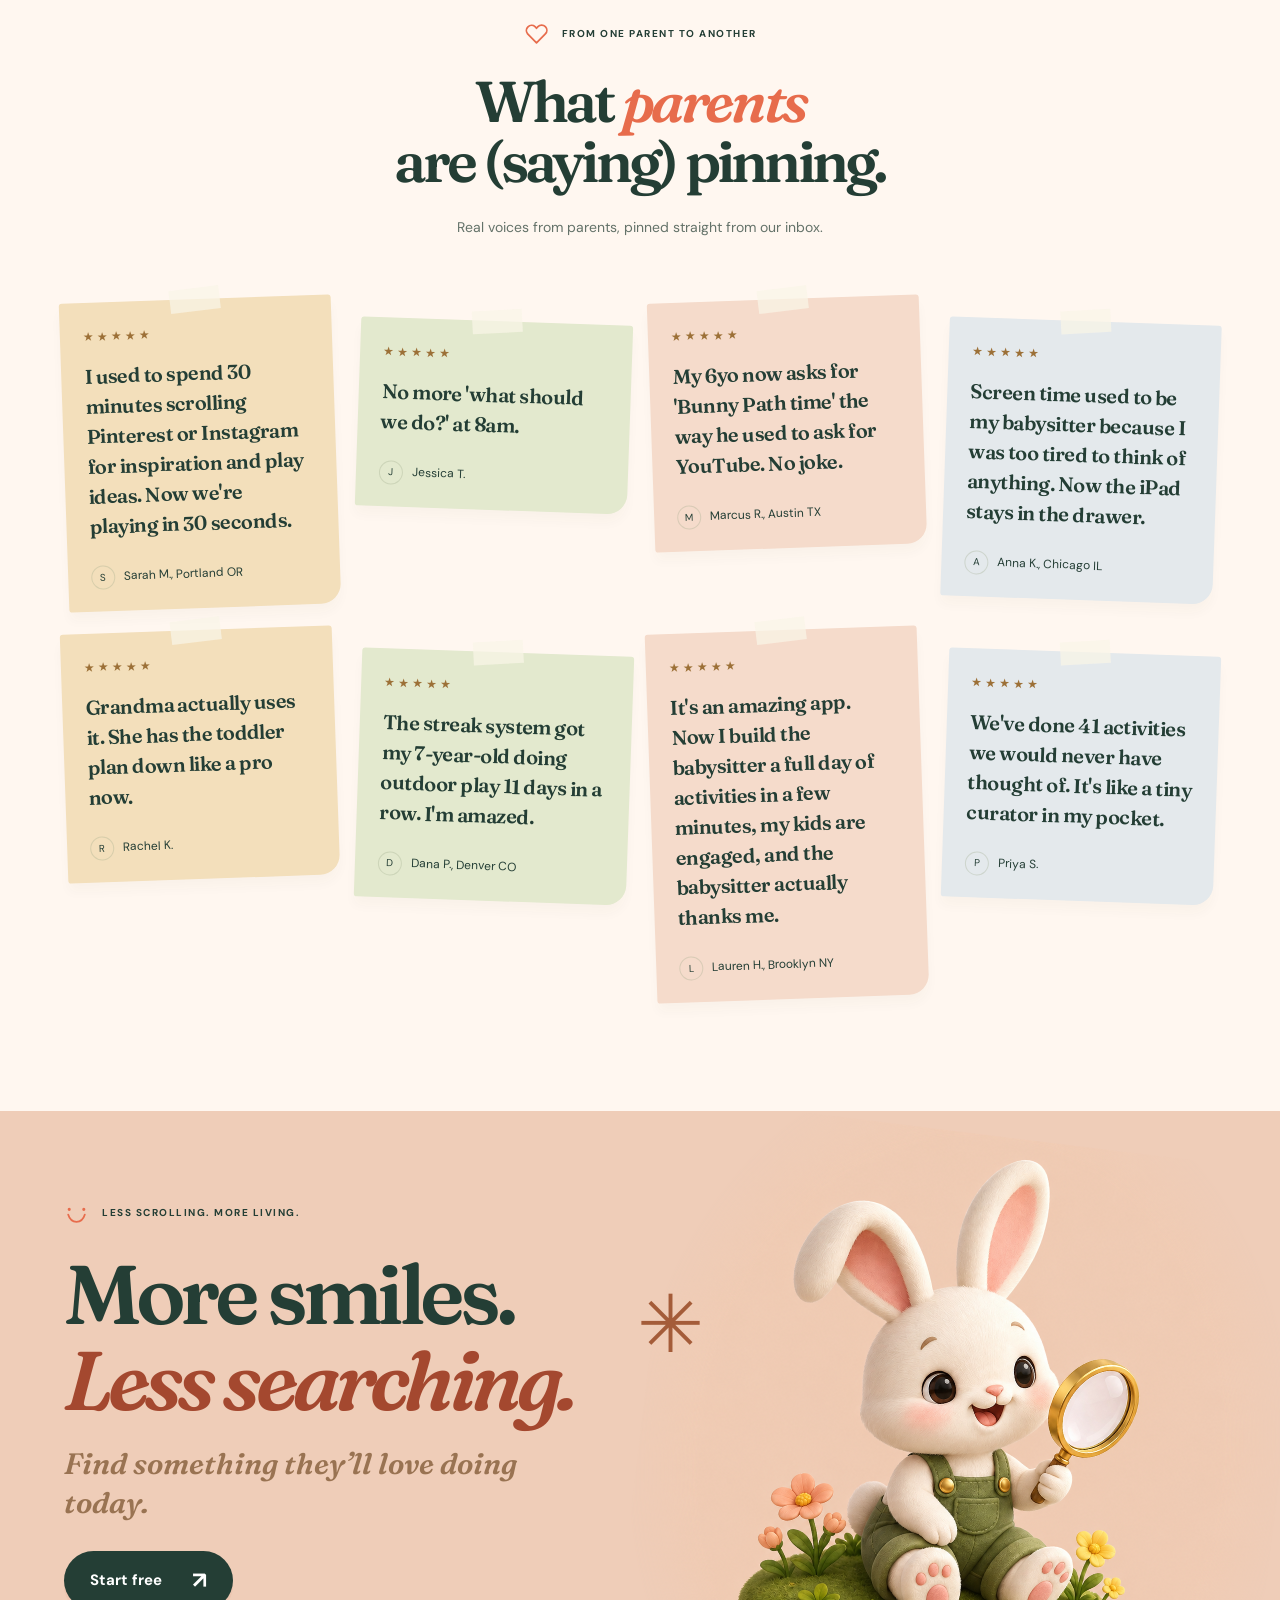
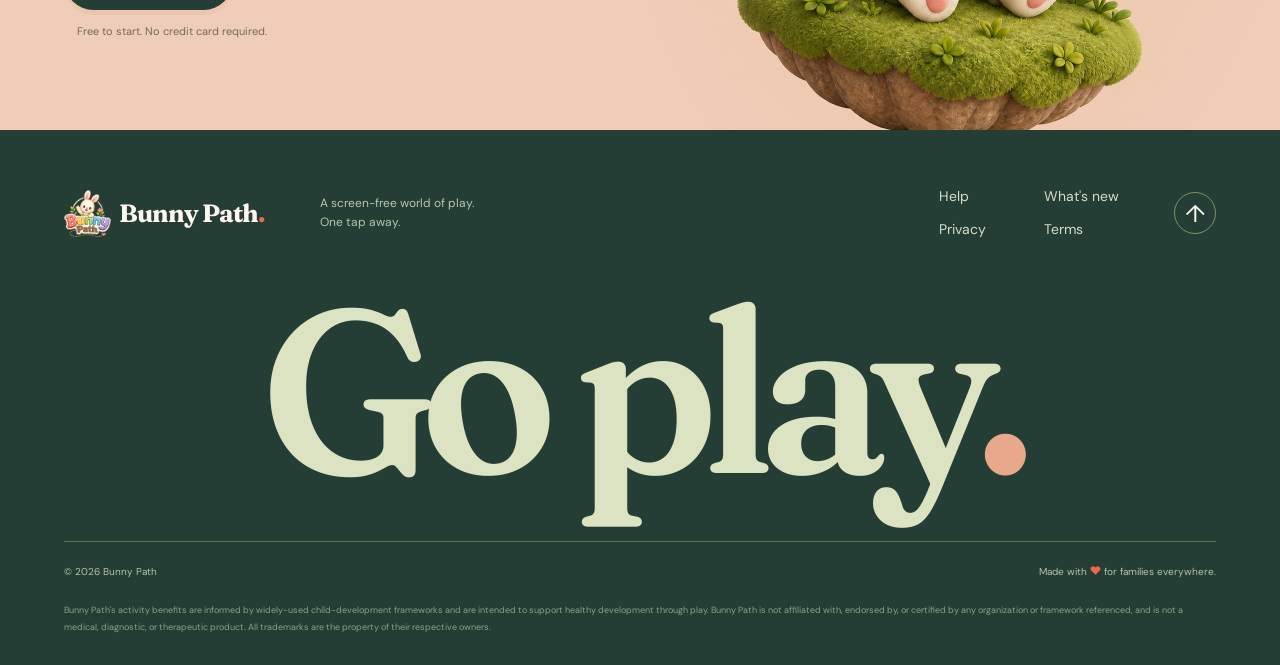
==== commit d8dbfd72: "Remove the category sample section beneath the gallery" ====
--- a/index.html
+++ b/index.html
@@ -83,7 +83,7 @@
 </div>
 <div class="age-results reveal"><div class="age-results-head"><span class="mini-brand">A little play, just for them.</span><span class="age-badge" id="age-badge">AGE 3</span></div><div id="age-cards" class="age-cards" aria-live="polite"></div><button class="text-button" id="age-surprise">Shuffle these ideas <span aria-hidden="true">↻</span></button><p class="preview-disclaimer">A peek at how Bunny Path grows with your child.</p></div>
 </div></section>
-<section class="library-section" id="library"><div class="wrap"><div class="library-heading reveal"><div class="eyebrow"><svg class="section-icon" viewBox="0 0 24 24" fill="none" stroke="currentColor" stroke-width="1.7" stroke-linecap="round" stroke-linejoin="round" aria-hidden="true" focusable="false"><path d="M12 5v16M12 5C9 3 6 3 2 4v15c4-1 7-1 10 2 3-3 6-3 10-2V4c-4-1-7-1-10 1Z"/></svg> NO MORE “MOM, I'M BORED.”</div><h2>A library so big<br><em>it barely fits the screen.</em></h2><p>21,431+ activities and play ideas across 27 developmental categories. Explore a small sample below. Find the full collection in Bunny Path.</p></div><div class="library-scale reveal"><strong>21,431<span>+</span></strong><div><span>ENDLESS LITTLE POSSIBILITIES</span><em>and counting.</em></div></div><div class="universe library-gallery" id="universe"><div class="gallery-caption" aria-hidden="true"><span>YOUR NEXT LITTLE DISCOVERY</span><span>A glimpse into the collection</span></div><div id="library-canvas" aria-hidden="true"></div><div class="universe-fallback" id="universe-fallback"></div></div><div class="universe-controls"><p id="universe-hint">Press and drag up or down to travel. Tap a card to explore.</p></div><div class="category-tabs" role="group" aria-label="Explore activity categories"><button data-category="all" aria-pressed="true">All categories</button><button data-category="play" aria-pressed="false">Play</button><button data-category="discover" aria-pressed="false">Discover</button><button data-category="create" aria-pressed="false">Create</button><button data-category="solve" aria-pressed="false">Solve</button></div><div class="library-examples" id="library-examples" aria-live="polite"></div><button class="library-more" id="library-more">See more examples <span aria-hidden="true">↻</span></button></div>
+<section class="library-section" id="library"><div class="wrap"><div class="library-heading reveal"><div class="eyebrow"><svg class="section-icon" viewBox="0 0 24 24" fill="none" stroke="currentColor" stroke-width="1.7" stroke-linecap="round" stroke-linejoin="round" aria-hidden="true" focusable="false"><path d="M12 5v16M12 5C9 3 6 3 2 4v15c4-1 7-1 10 2 3-3 6-3 10-2V4c-4-1-7-1-10 1Z"/></svg> NO MORE “MOM, I'M BORED.”</div><h2>A library so big<br><em>it barely fits the screen.</em></h2><p>21,431+ activities and play ideas across 27 developmental categories. Explore a small sample below. Find the full collection in Bunny Path.</p></div><div class="library-scale reveal"><strong>21,431<span>+</span></strong><div><span>ENDLESS LITTLE POSSIBILITIES</span><em>and counting.</em></div></div><div class="universe library-gallery" id="universe"><div class="gallery-caption" aria-hidden="true"><span>YOUR NEXT LITTLE DISCOVERY</span><span>A glimpse into the collection</span></div><div id="library-canvas" aria-hidden="true"></div><div class="universe-fallback" id="universe-fallback"></div></div><div class="universe-controls"><p id="universe-hint">Press and drag up or down to travel. Tap a card to explore.</p></div></div>
 <div class="years-story library-calendar" role="region" id="years" aria-labelledby="years-title">
  <div class="years-stage wrap">
   <div class="years-copy">
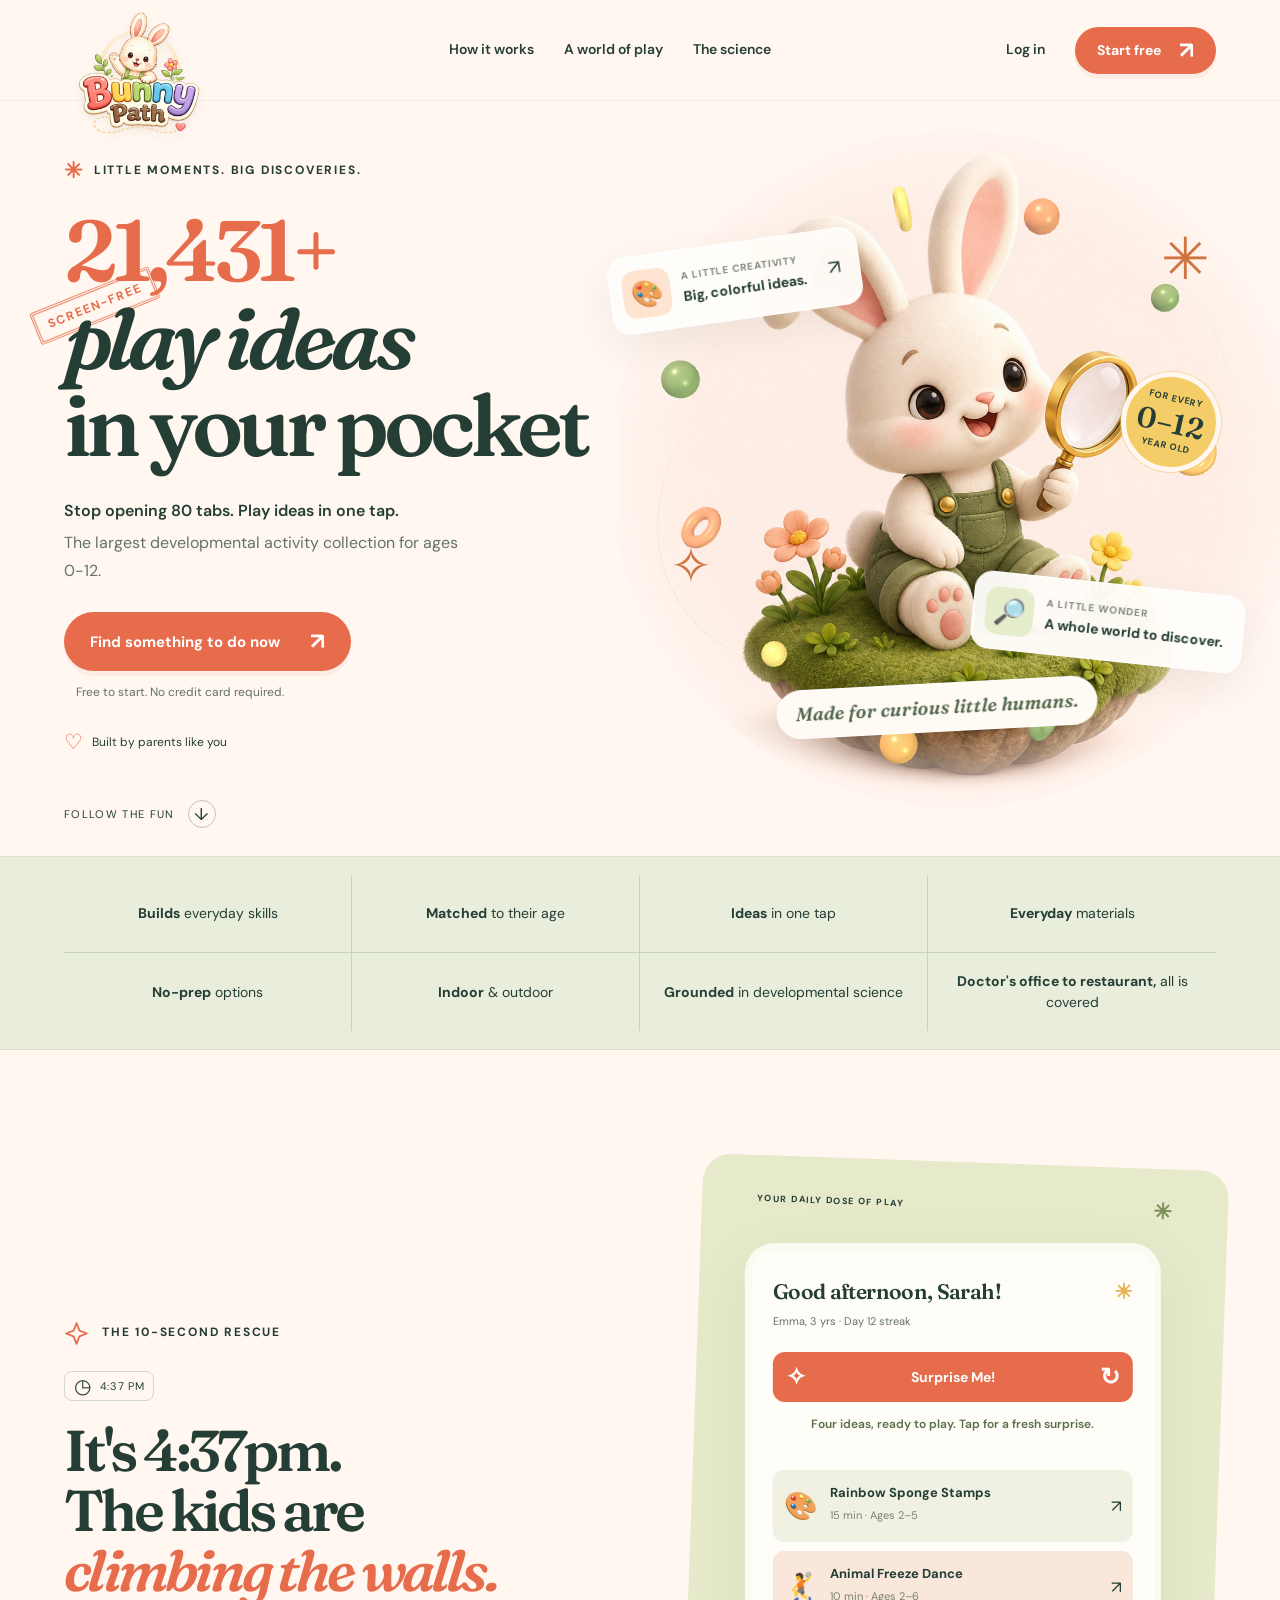
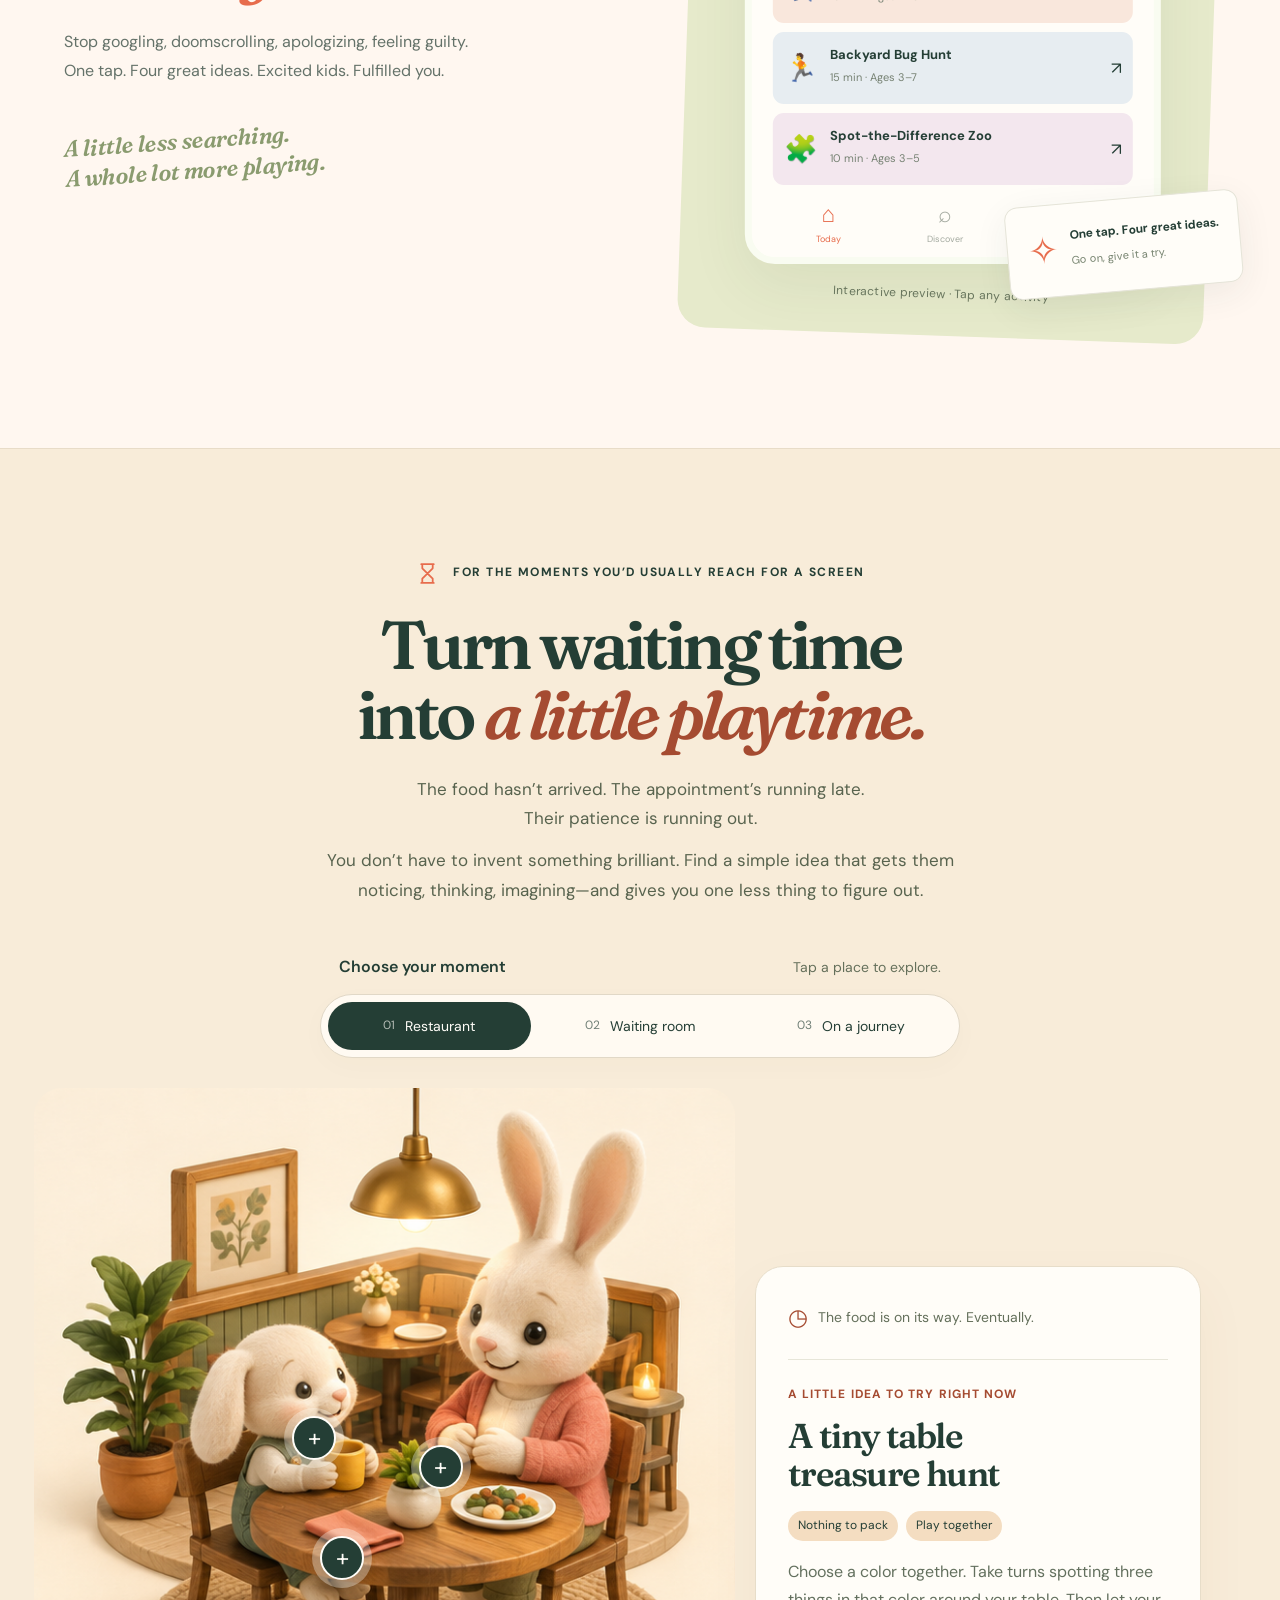
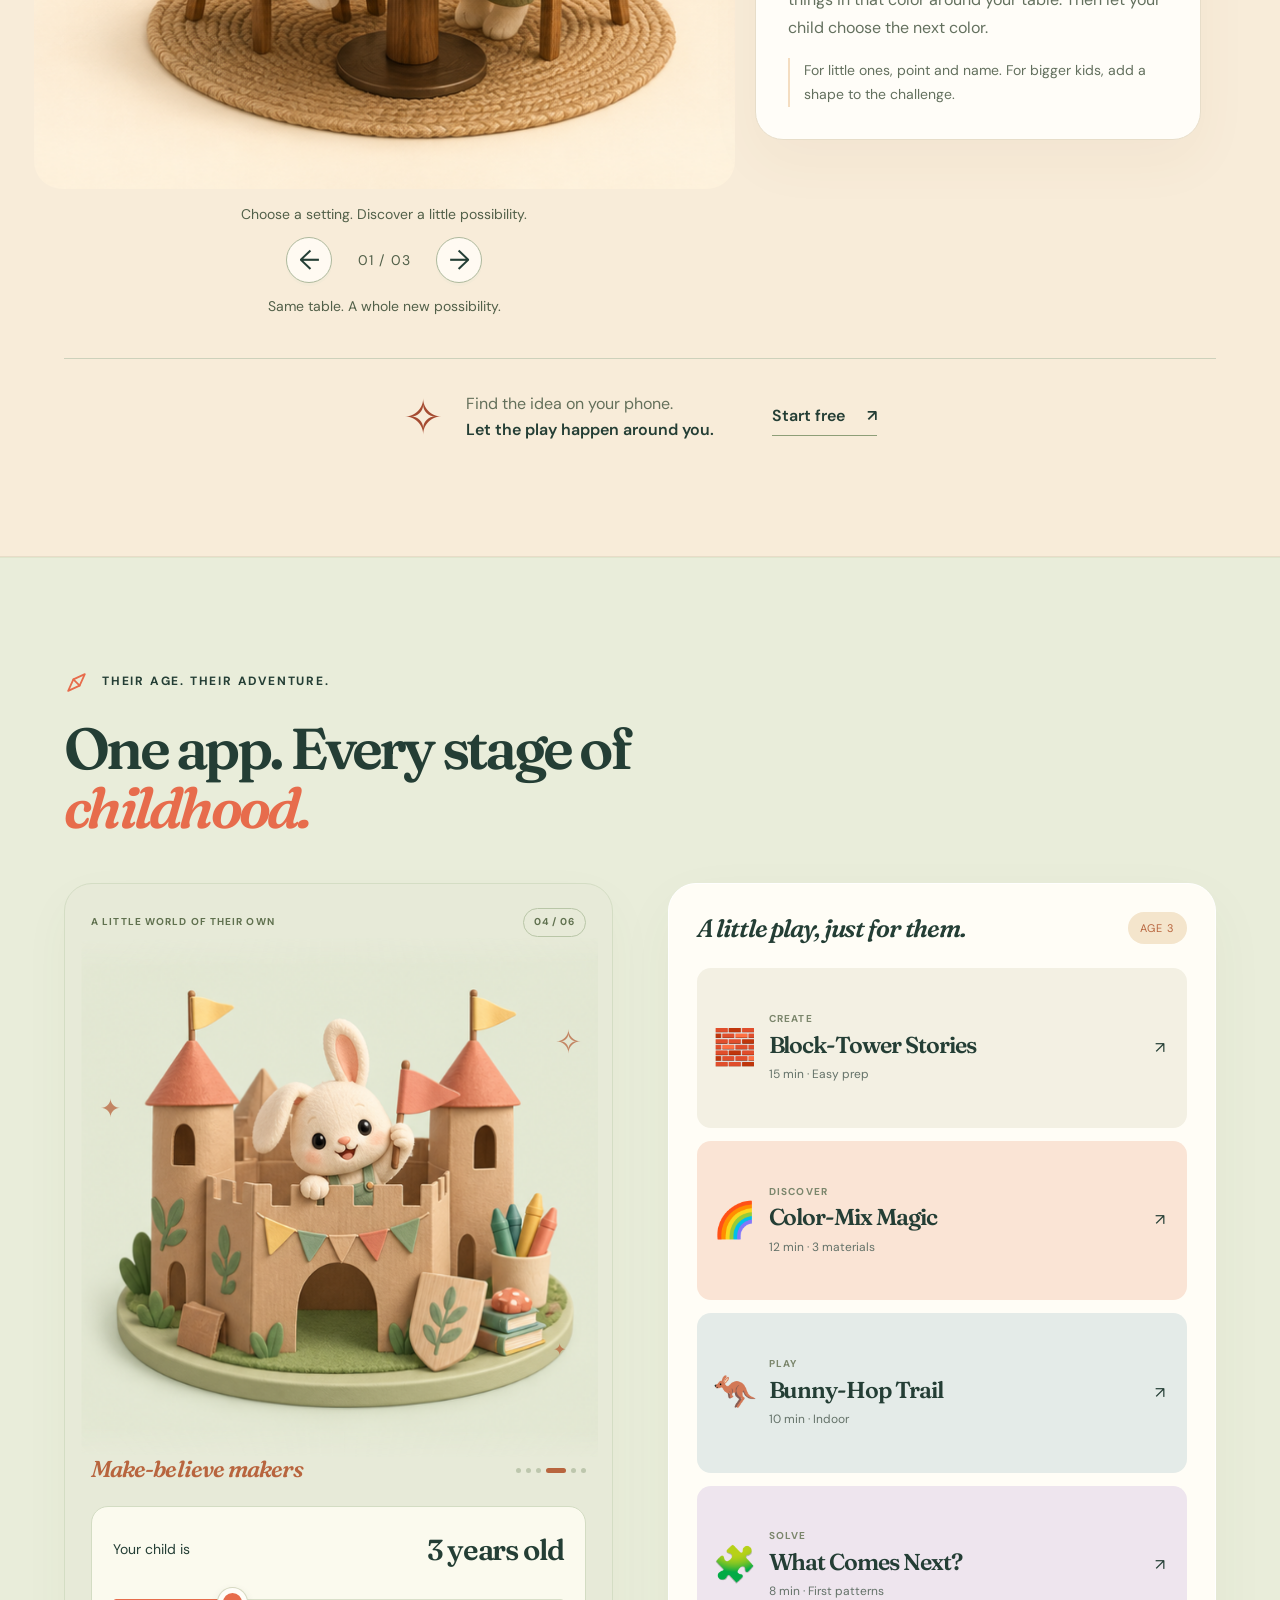
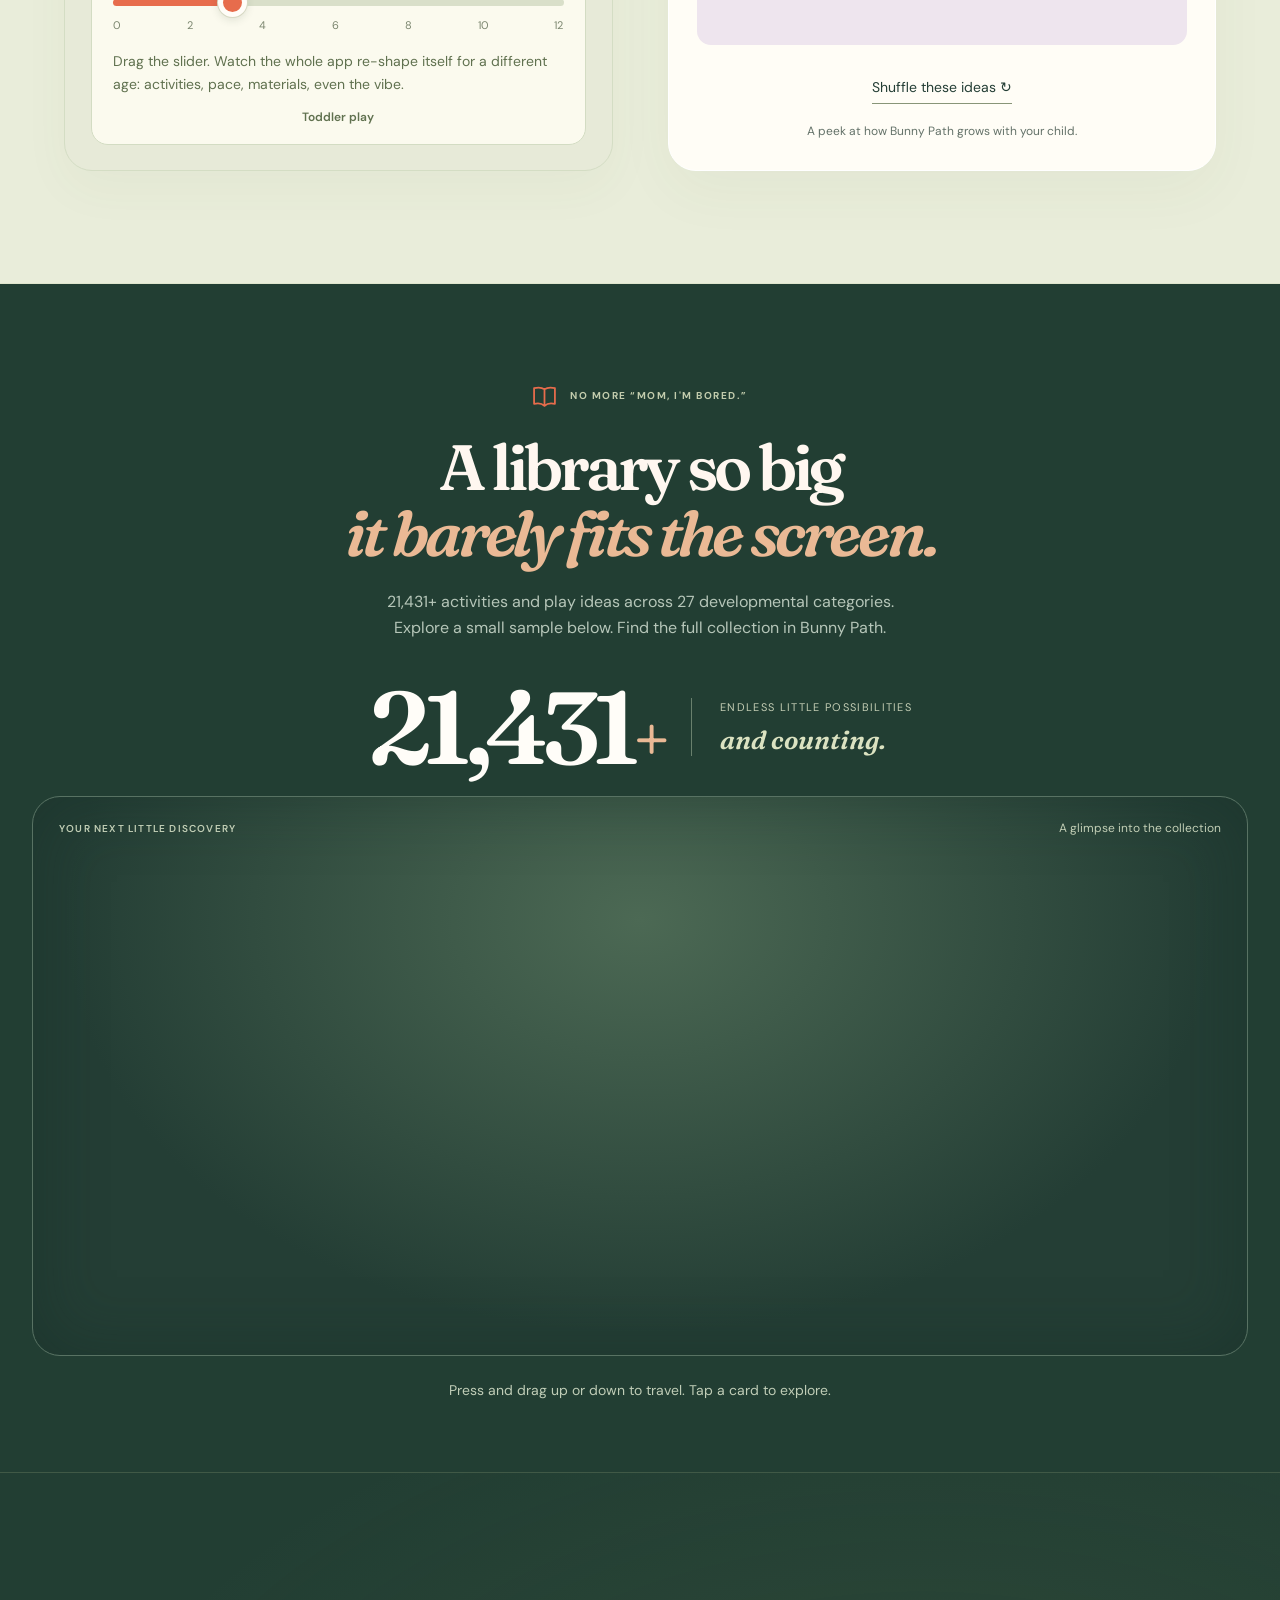
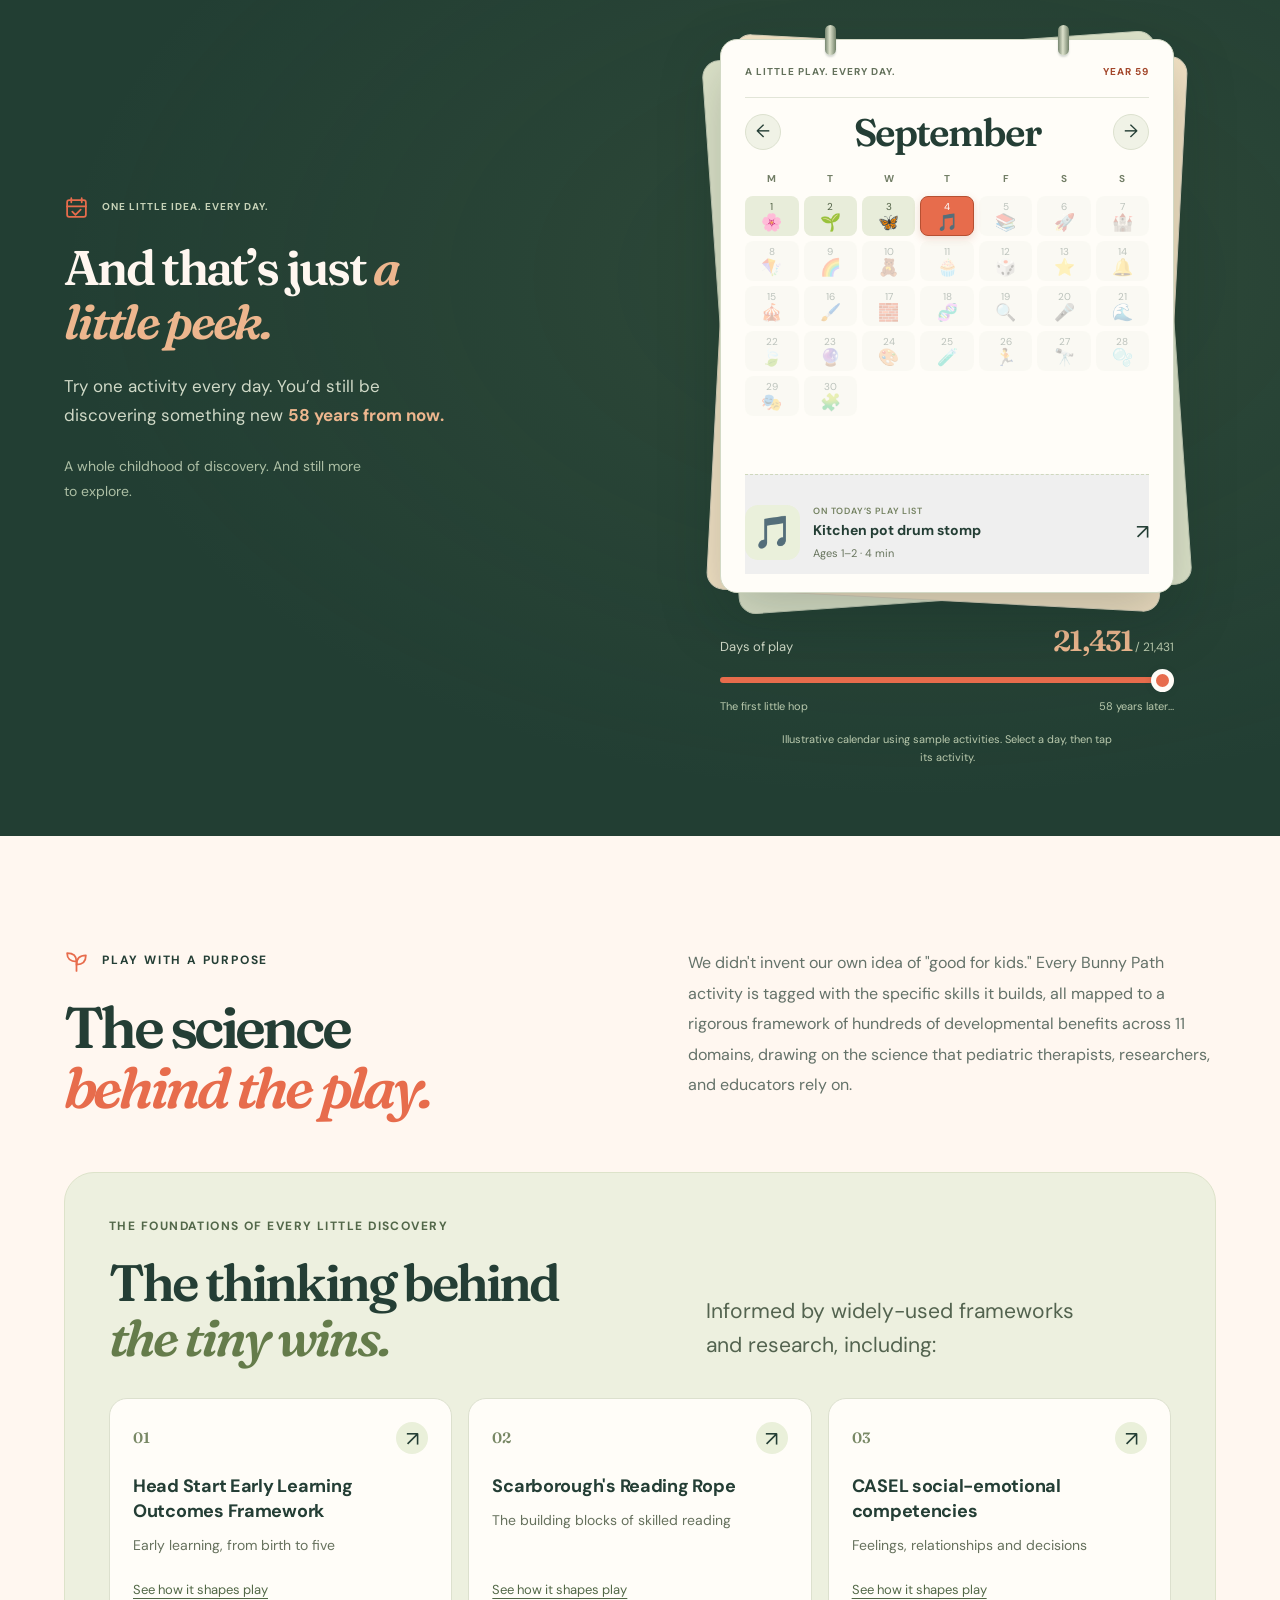
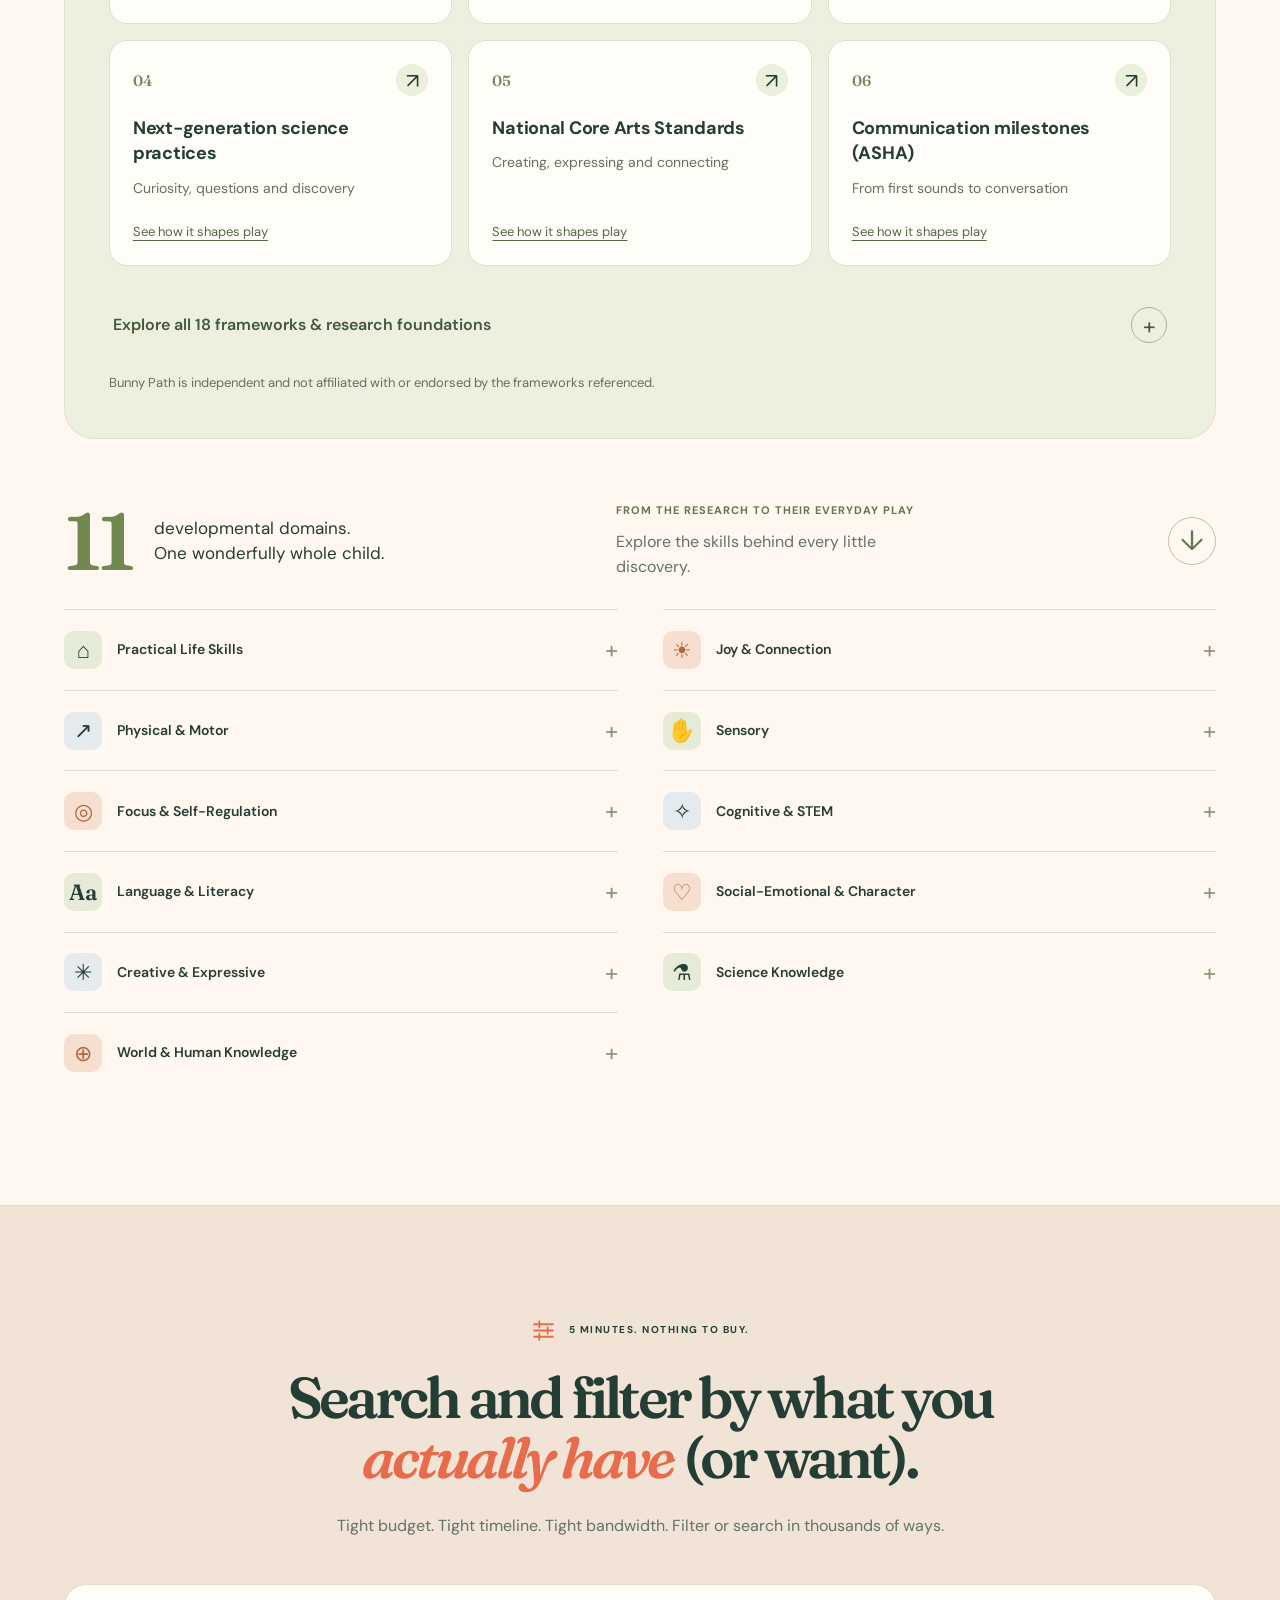
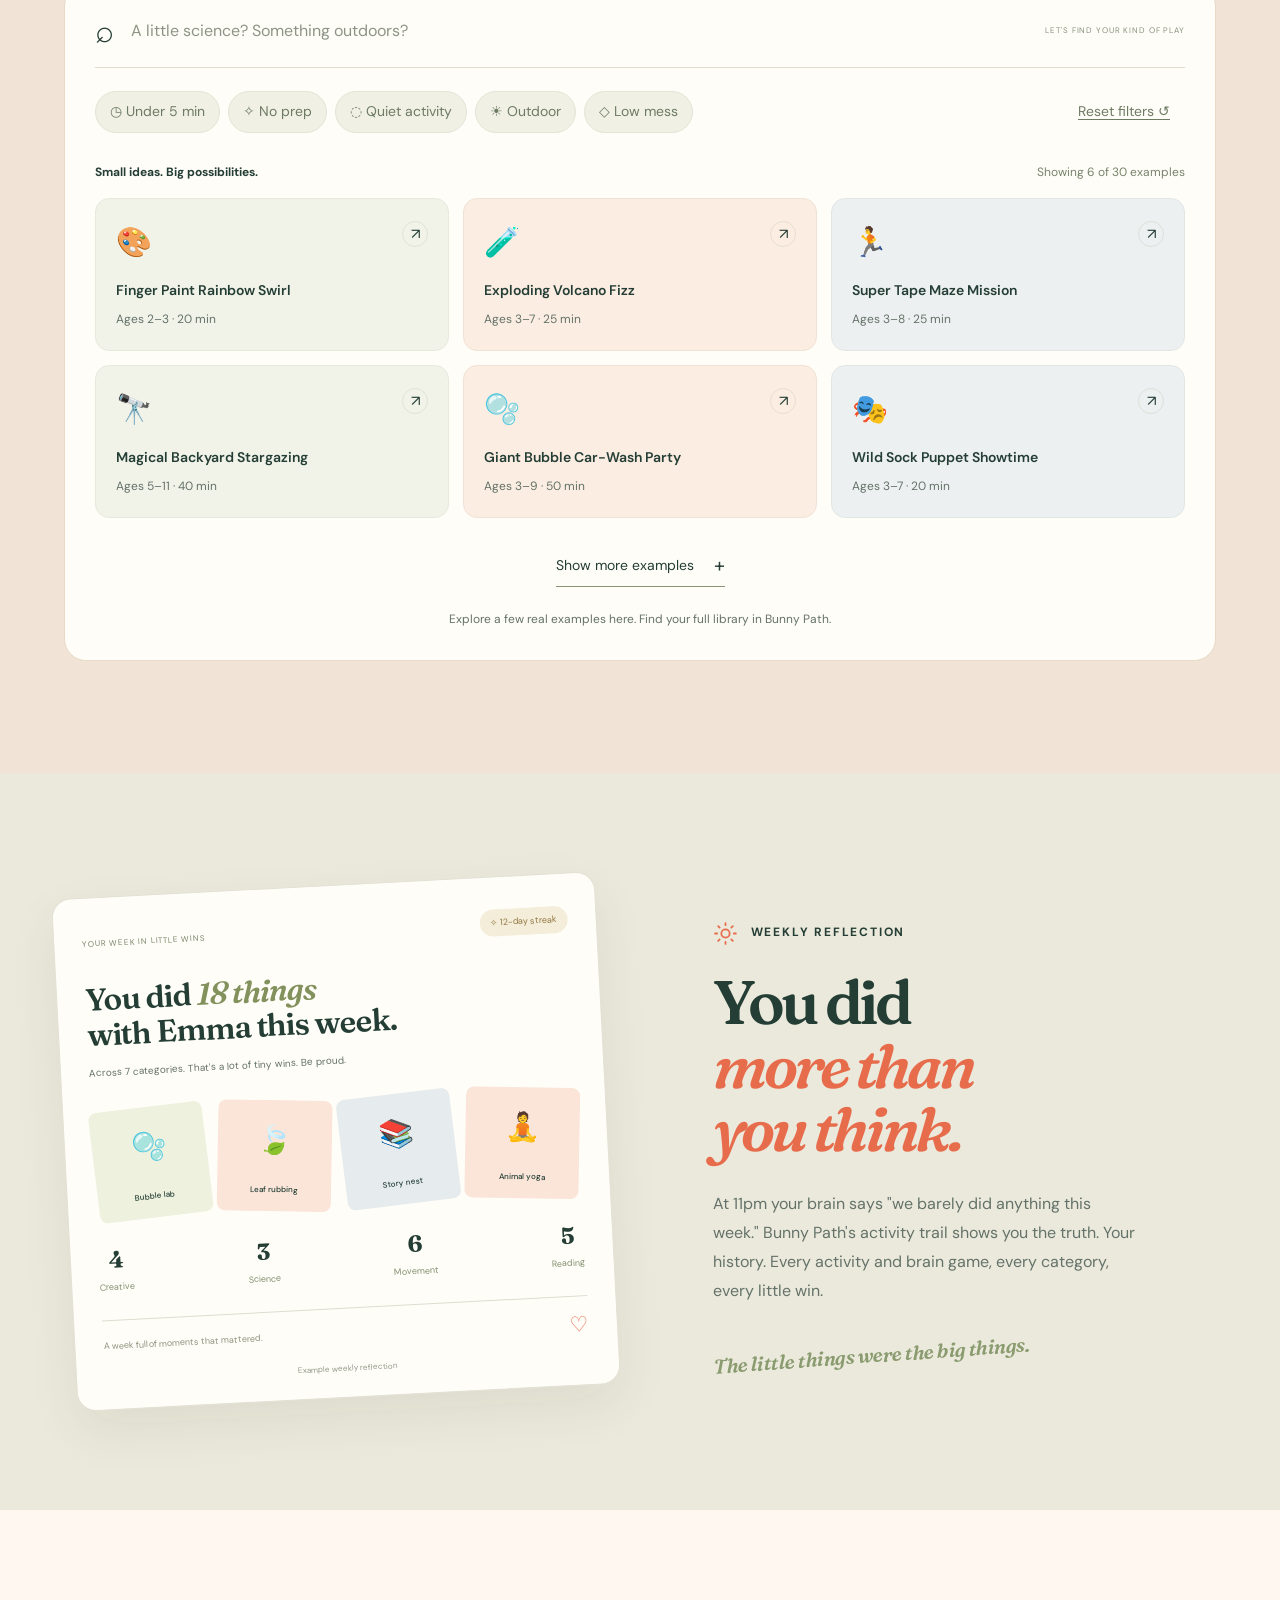
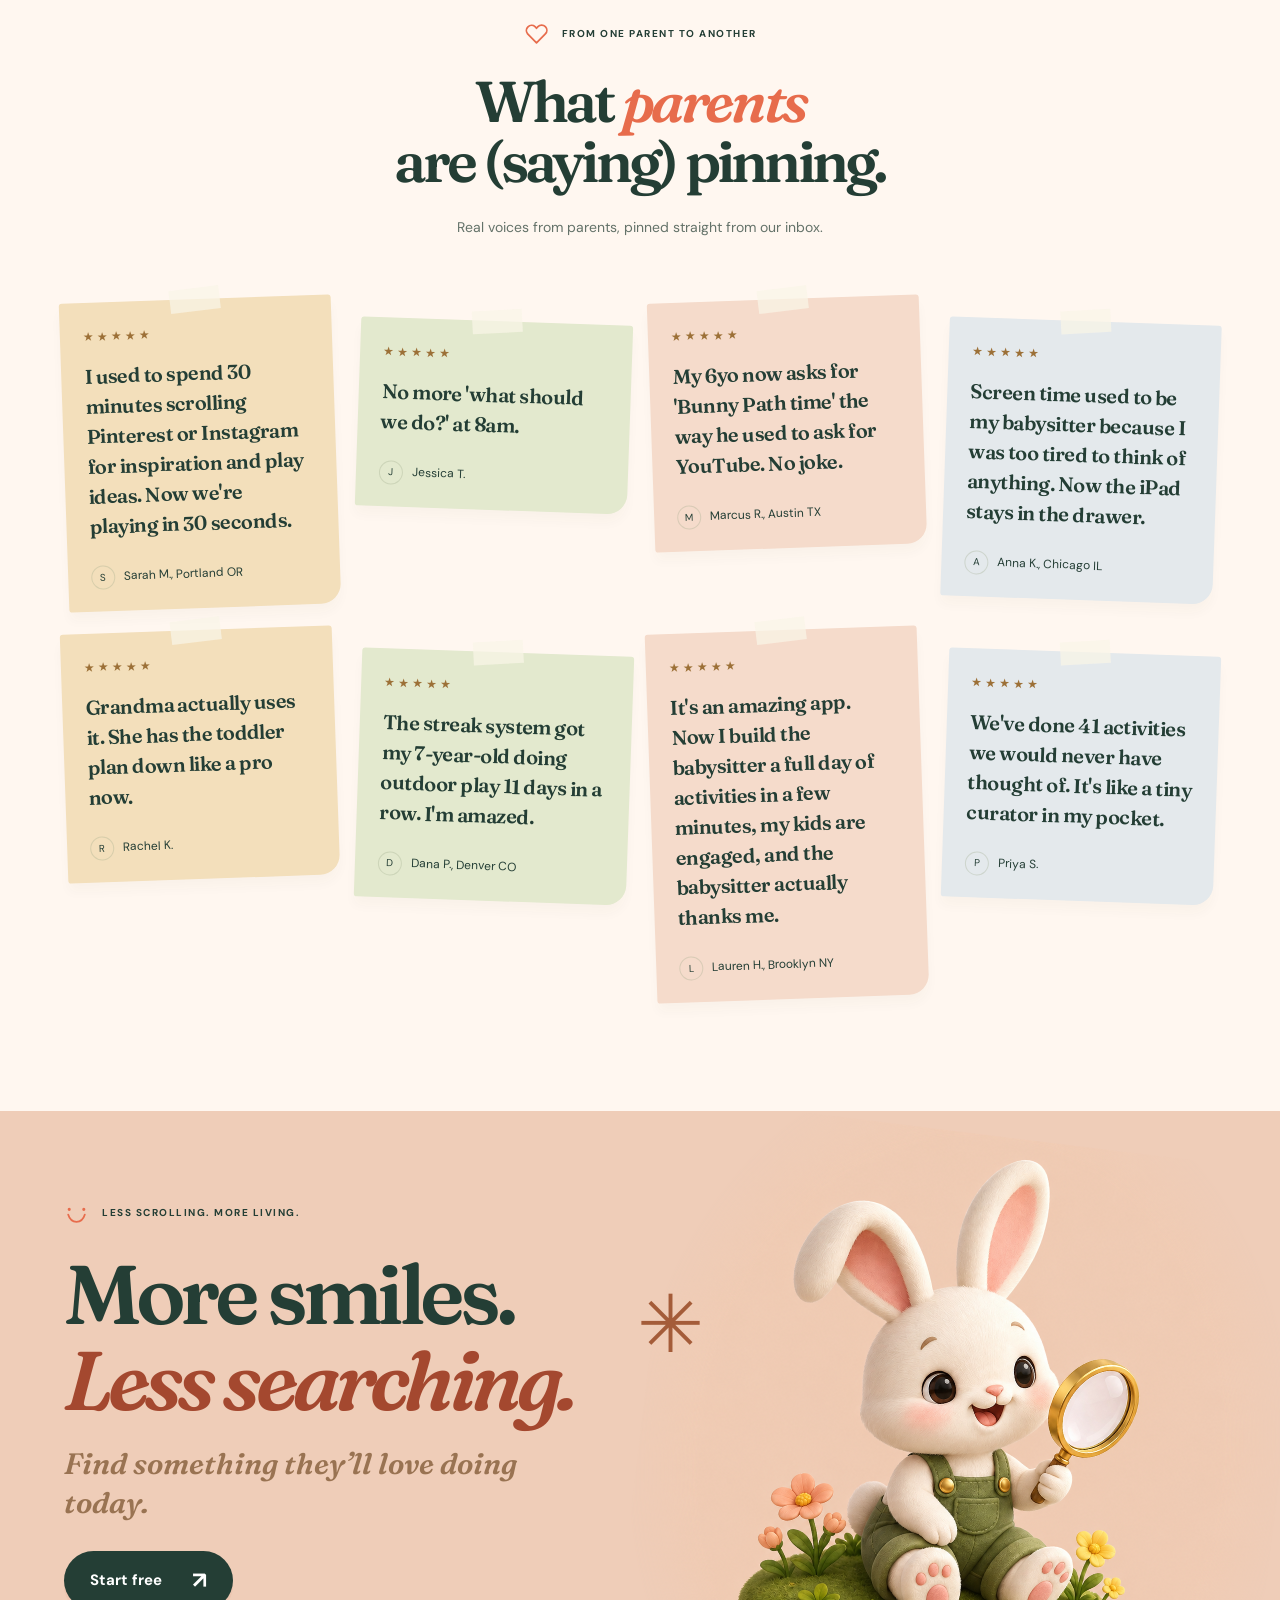
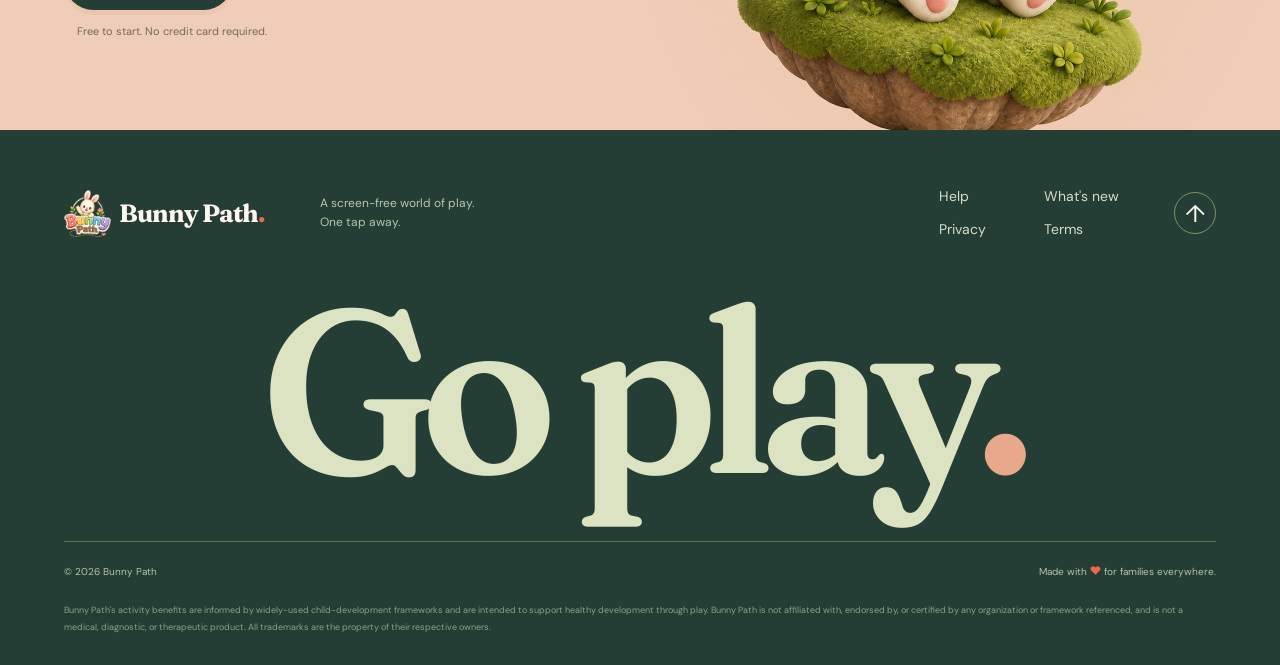
==== commit 9fd8a245: "Remove the calendar exploration button" ====
--- a/index.html
+++ b/index.html
@@ -91,7 +91,6 @@
    <h3 id="years-title">And that’s just <em>a little peek.</em></h3>
    <p>Try one activity every day. You’d still be discovering something new <strong>58 years from now.</strong></p>
    <p class="library-calendar-note">A whole childhood of discovery. And still more to explore.</p>
-   <button type="button" class="calendar-scroll-hint" aria-controls="play-calendar">Explore the calendar <span aria-hidden="true">↓</span></button>
   </div>
   <div class="calendar-experience">
    <div class="calendar-seed-slot" aria-hidden="true"><div class="calendar-seed-origin"><div class="calendar-seed-card"><span class="seed-emoji">🎨</span><span class="seed-copy"><small>FROM THE LIBRARY TO YOUR DAY</small><b>Finger Paint Rainbow Swirl</b></span></div></div></div>
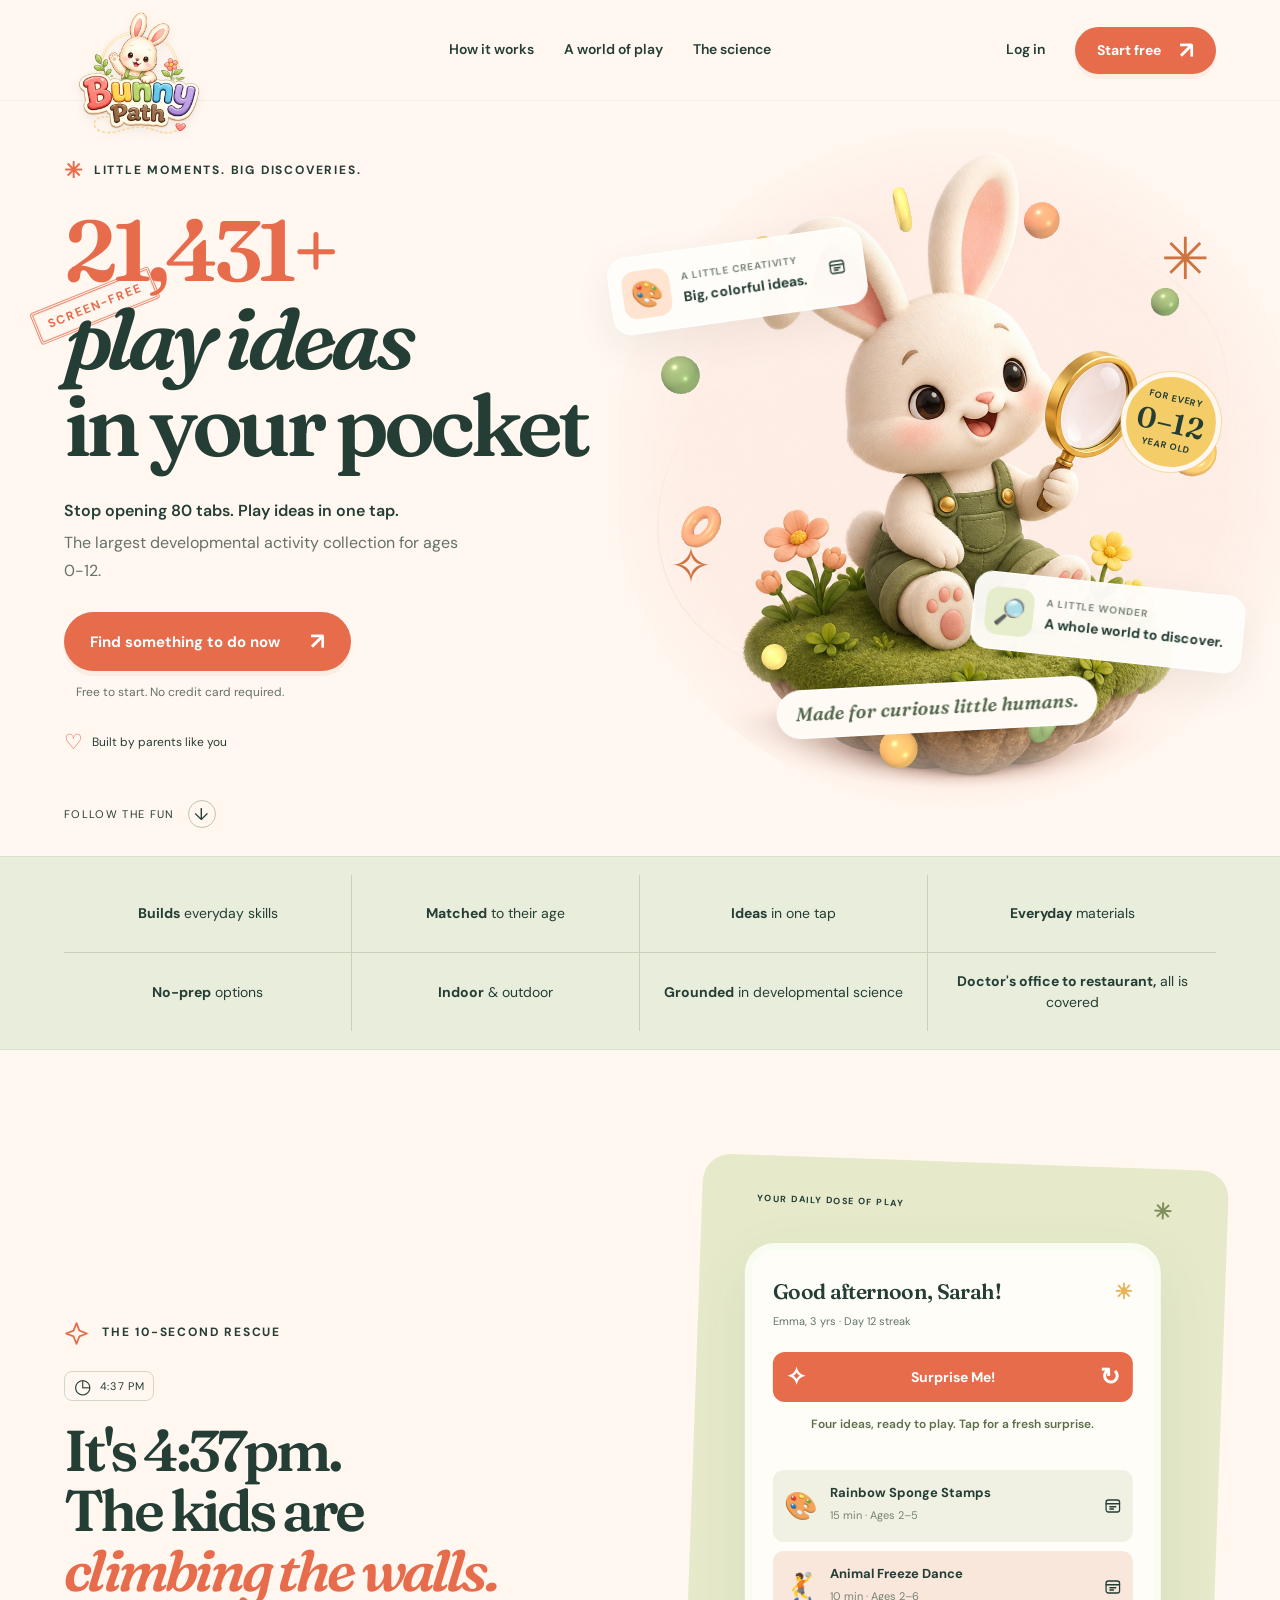
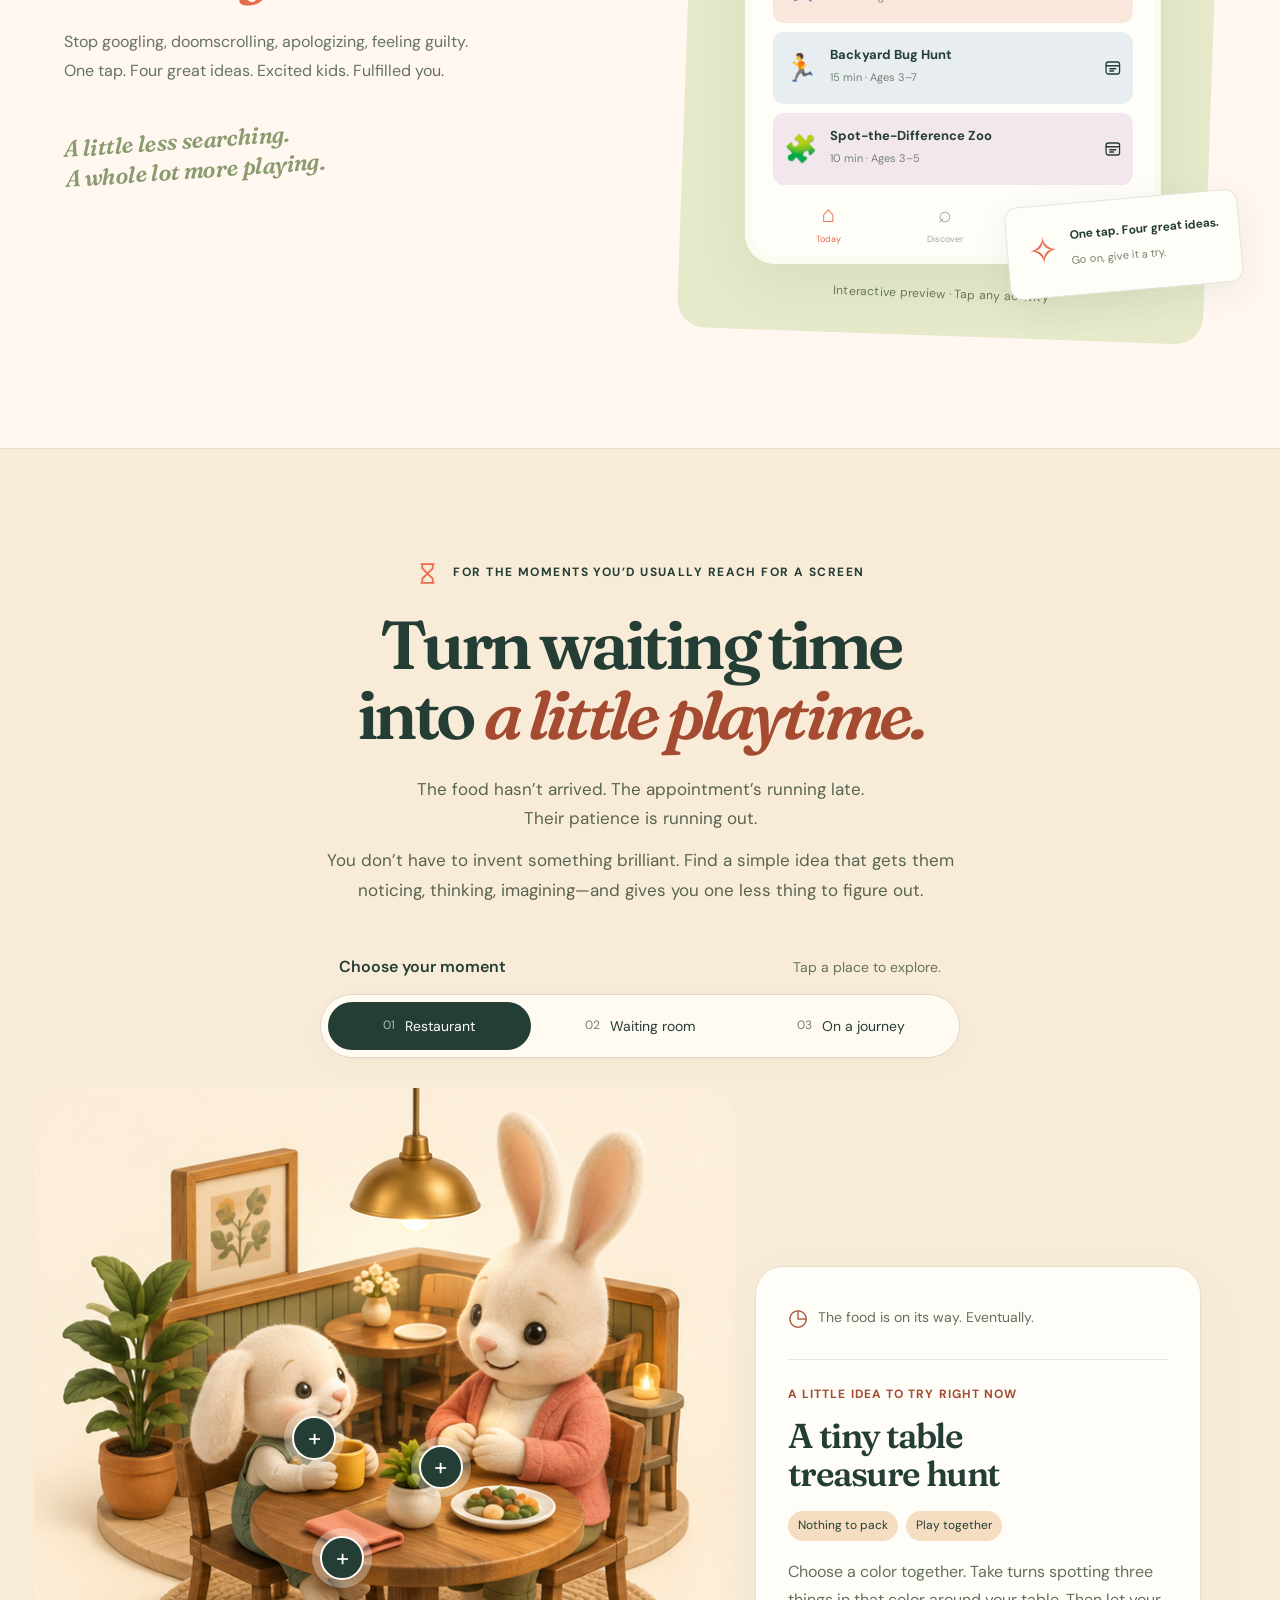
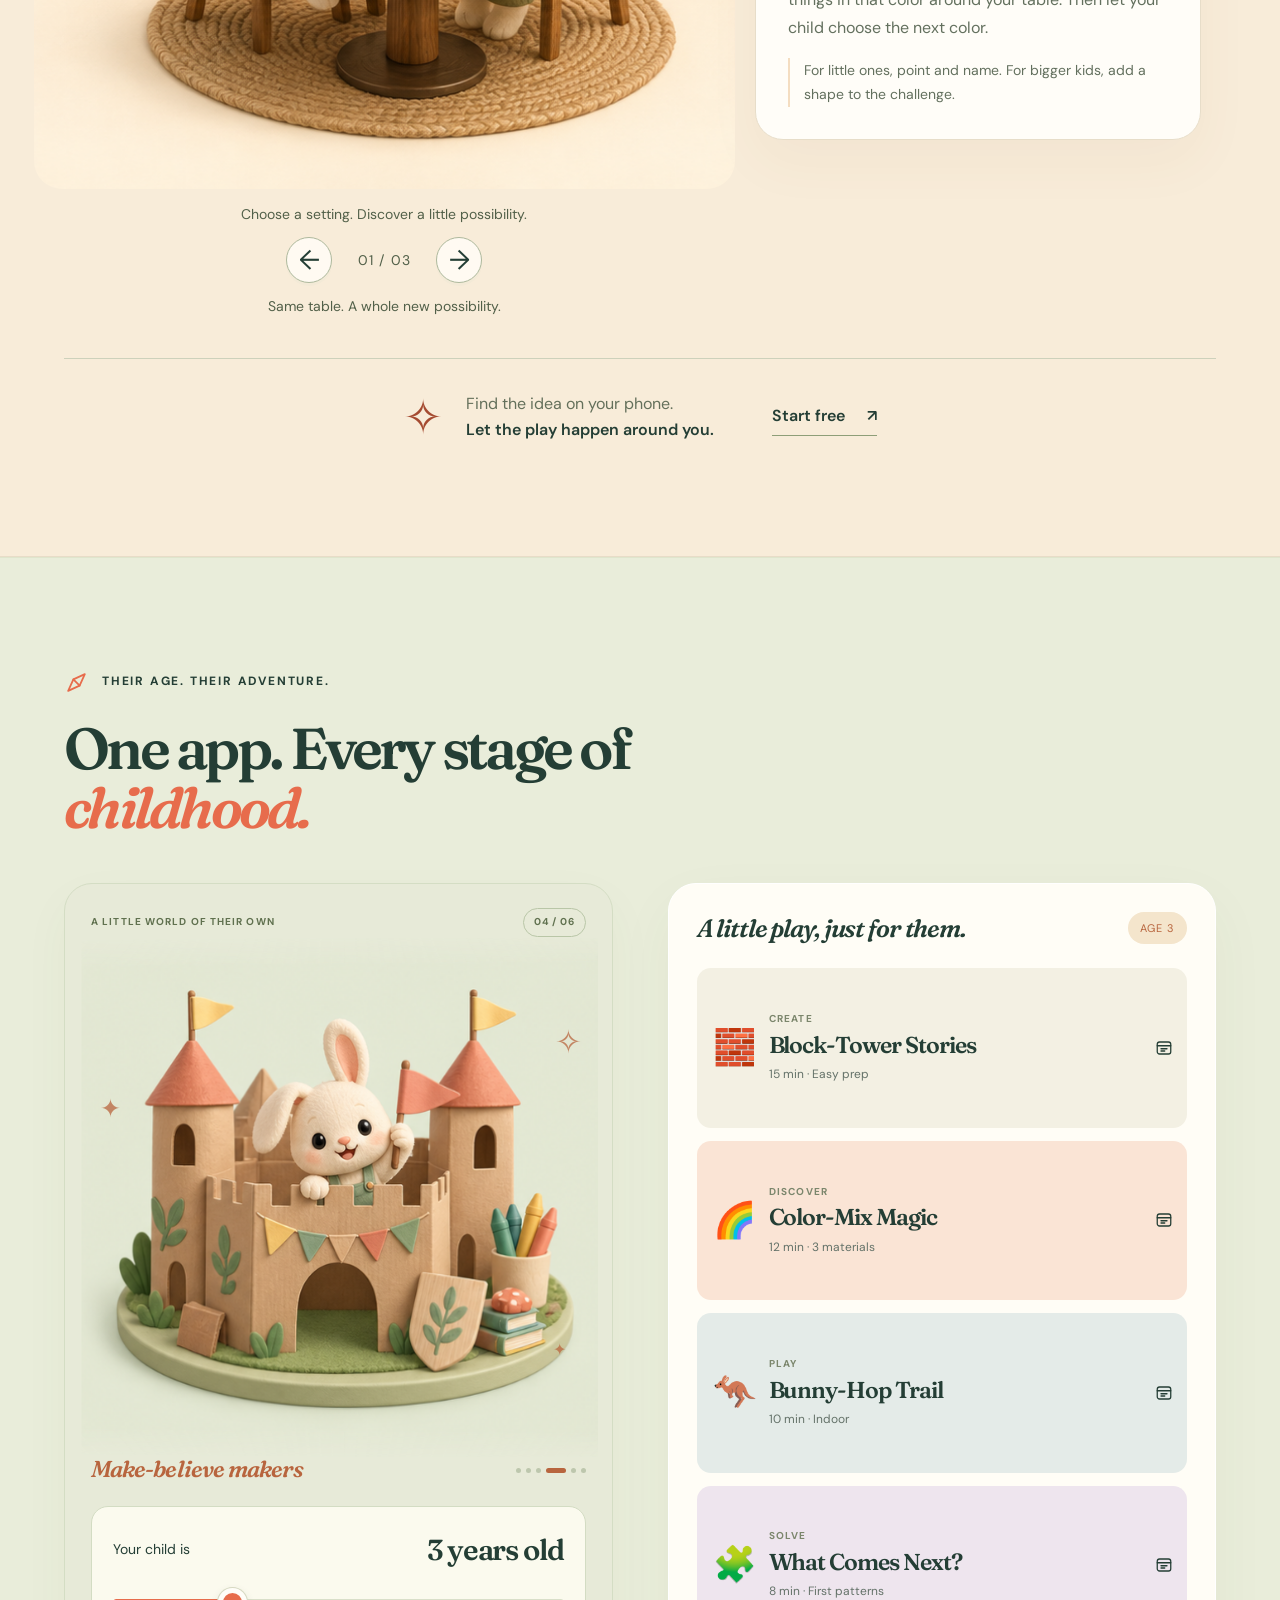
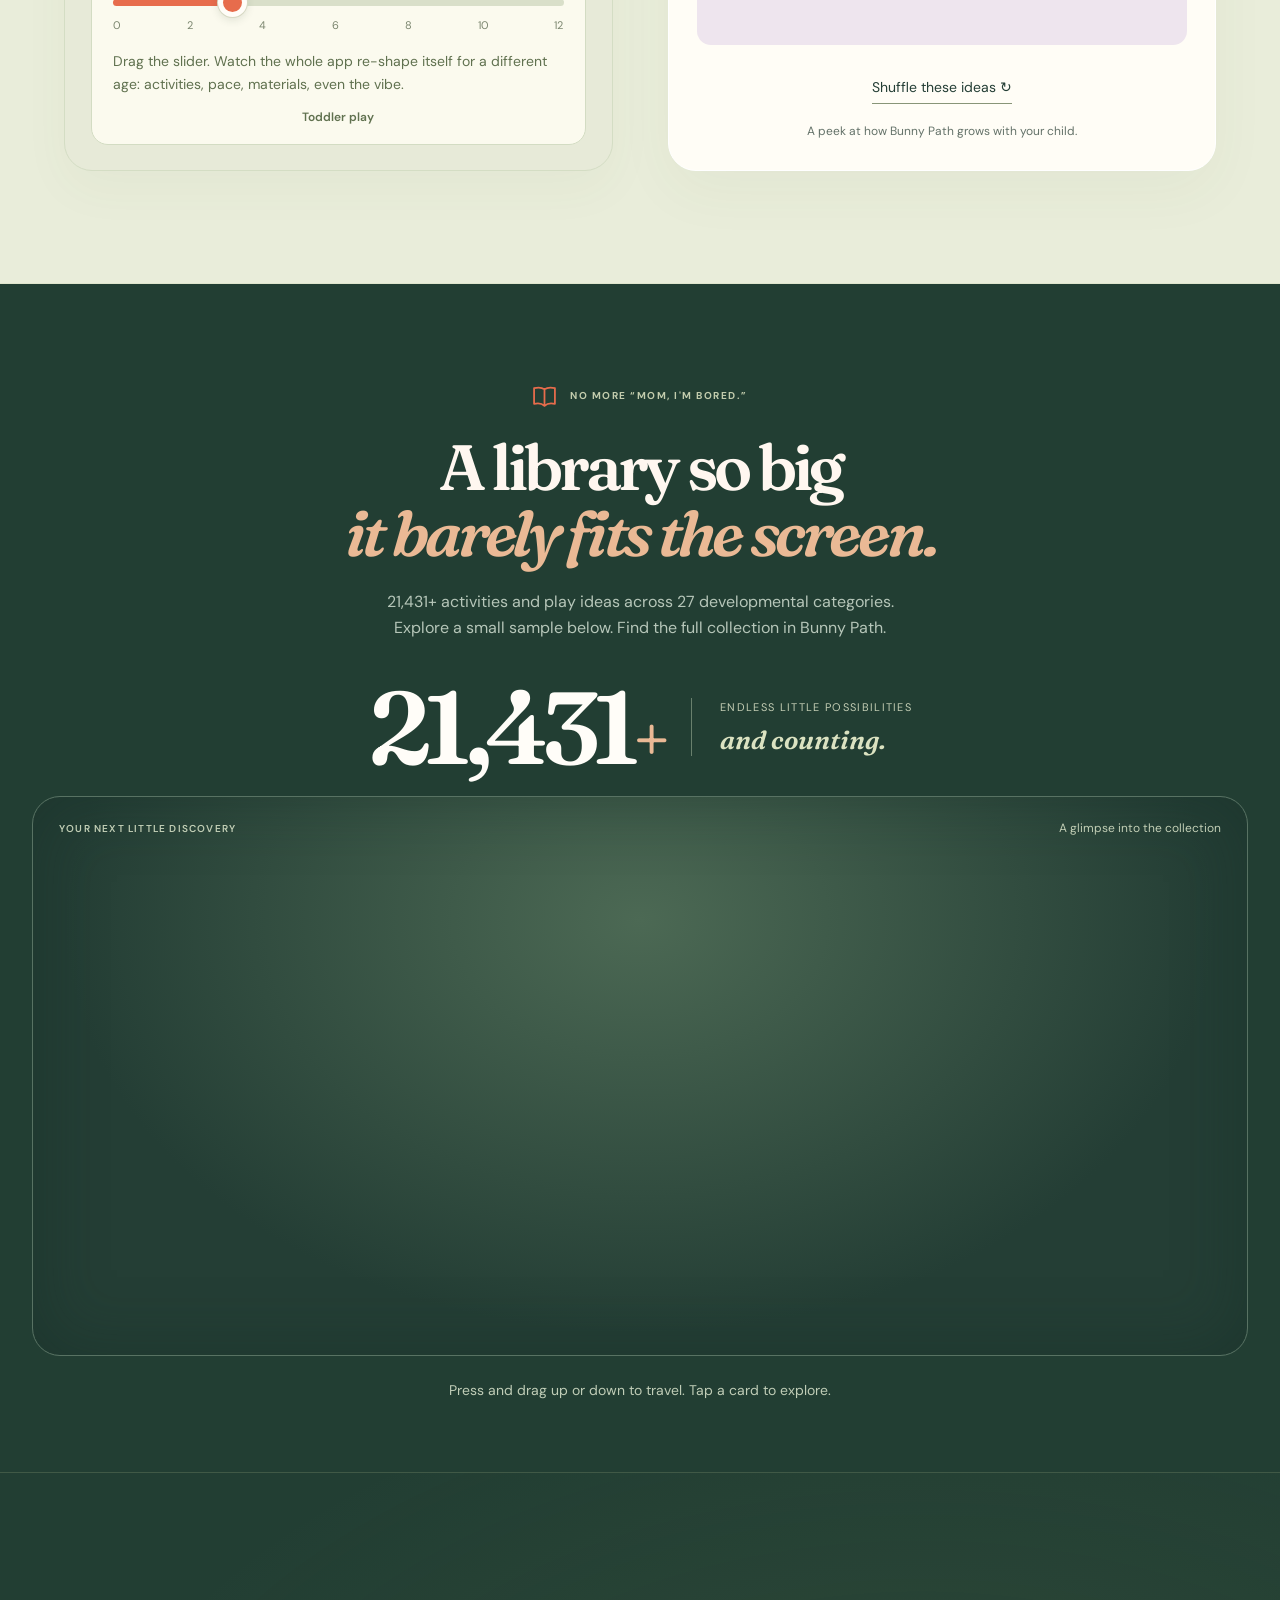
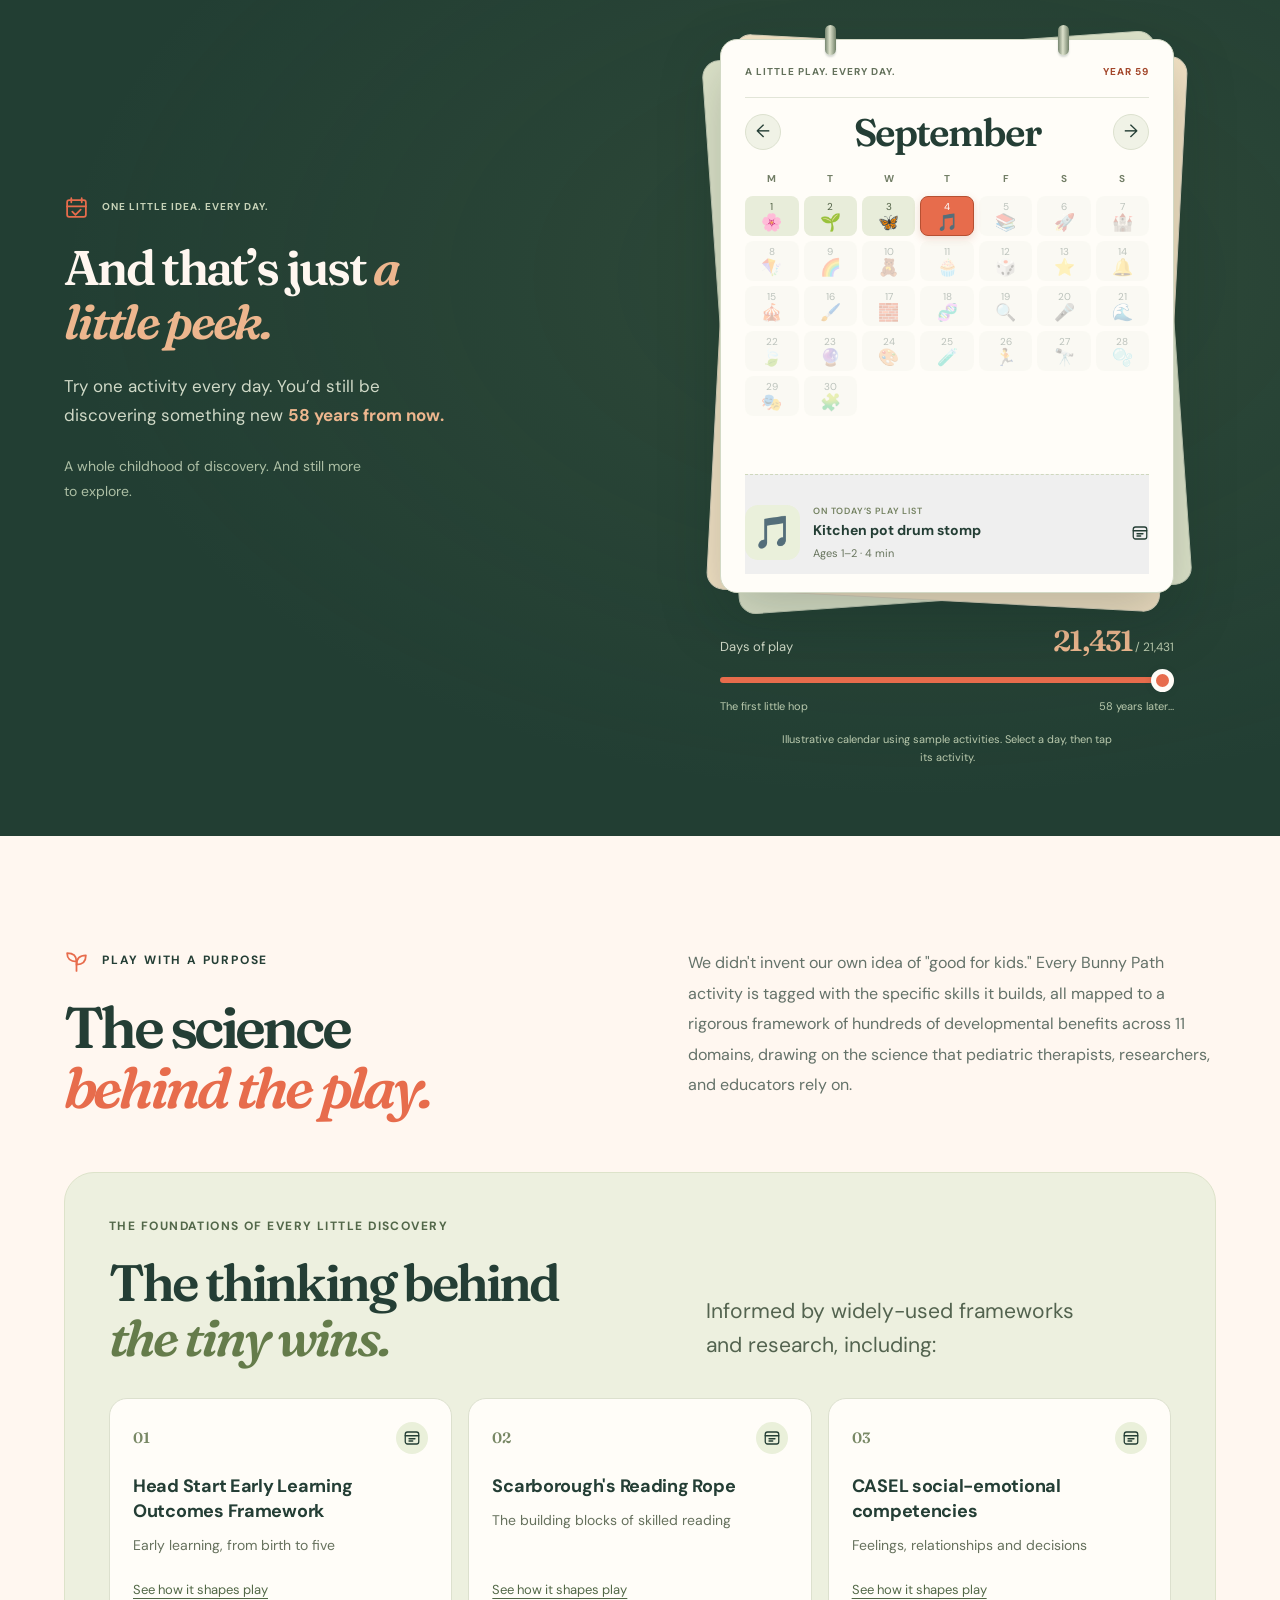
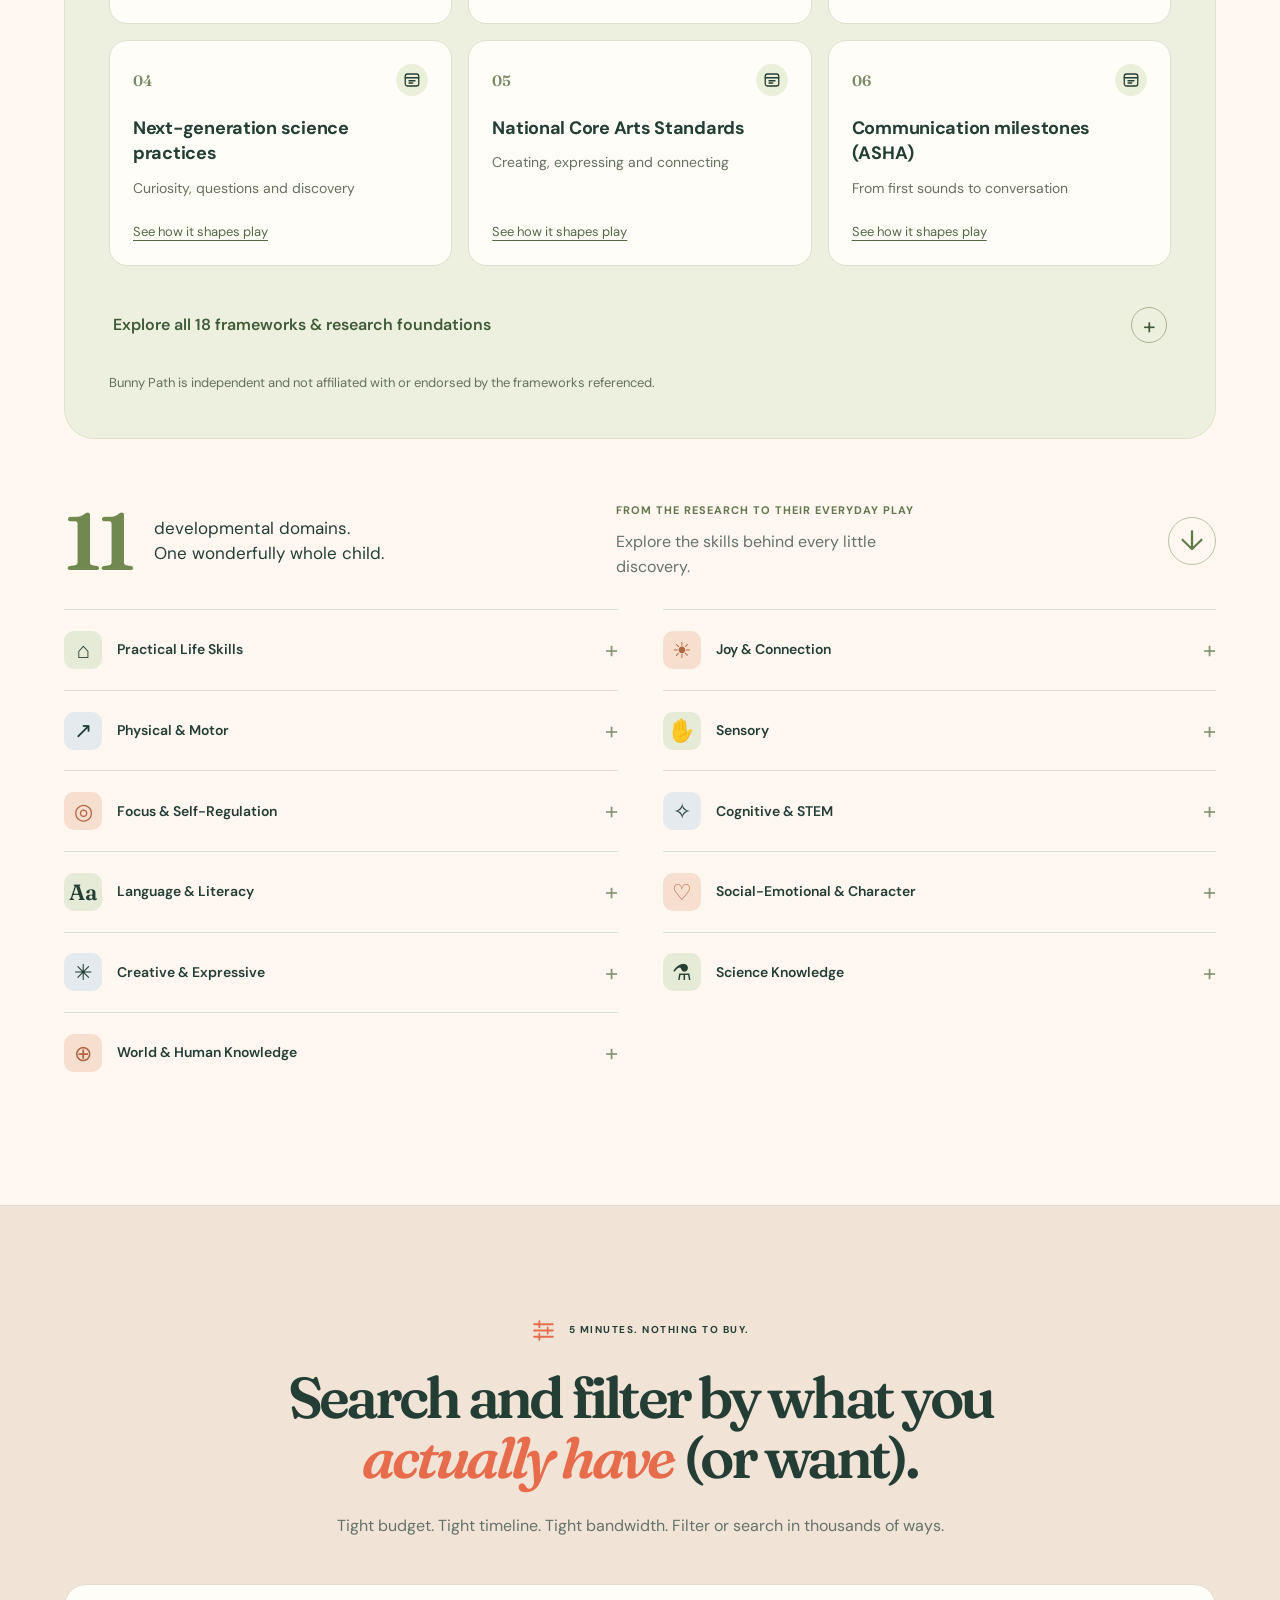
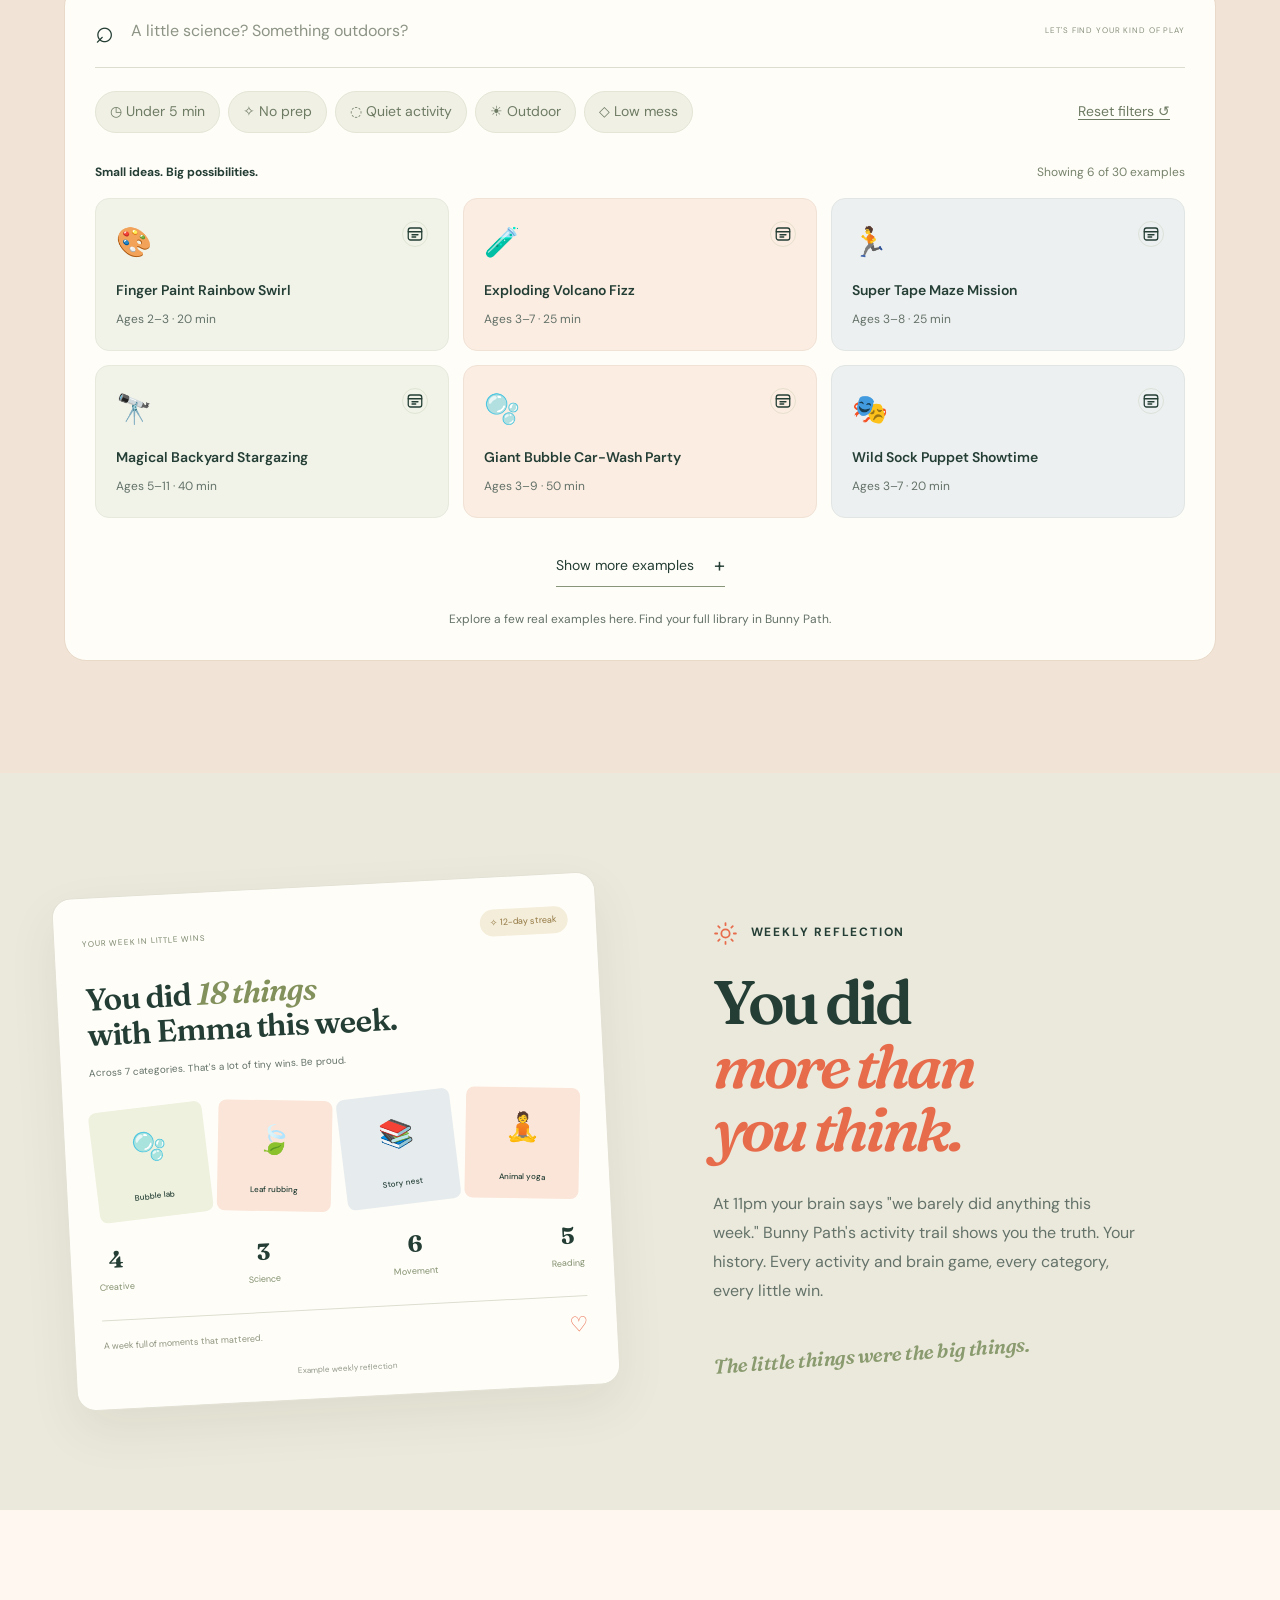
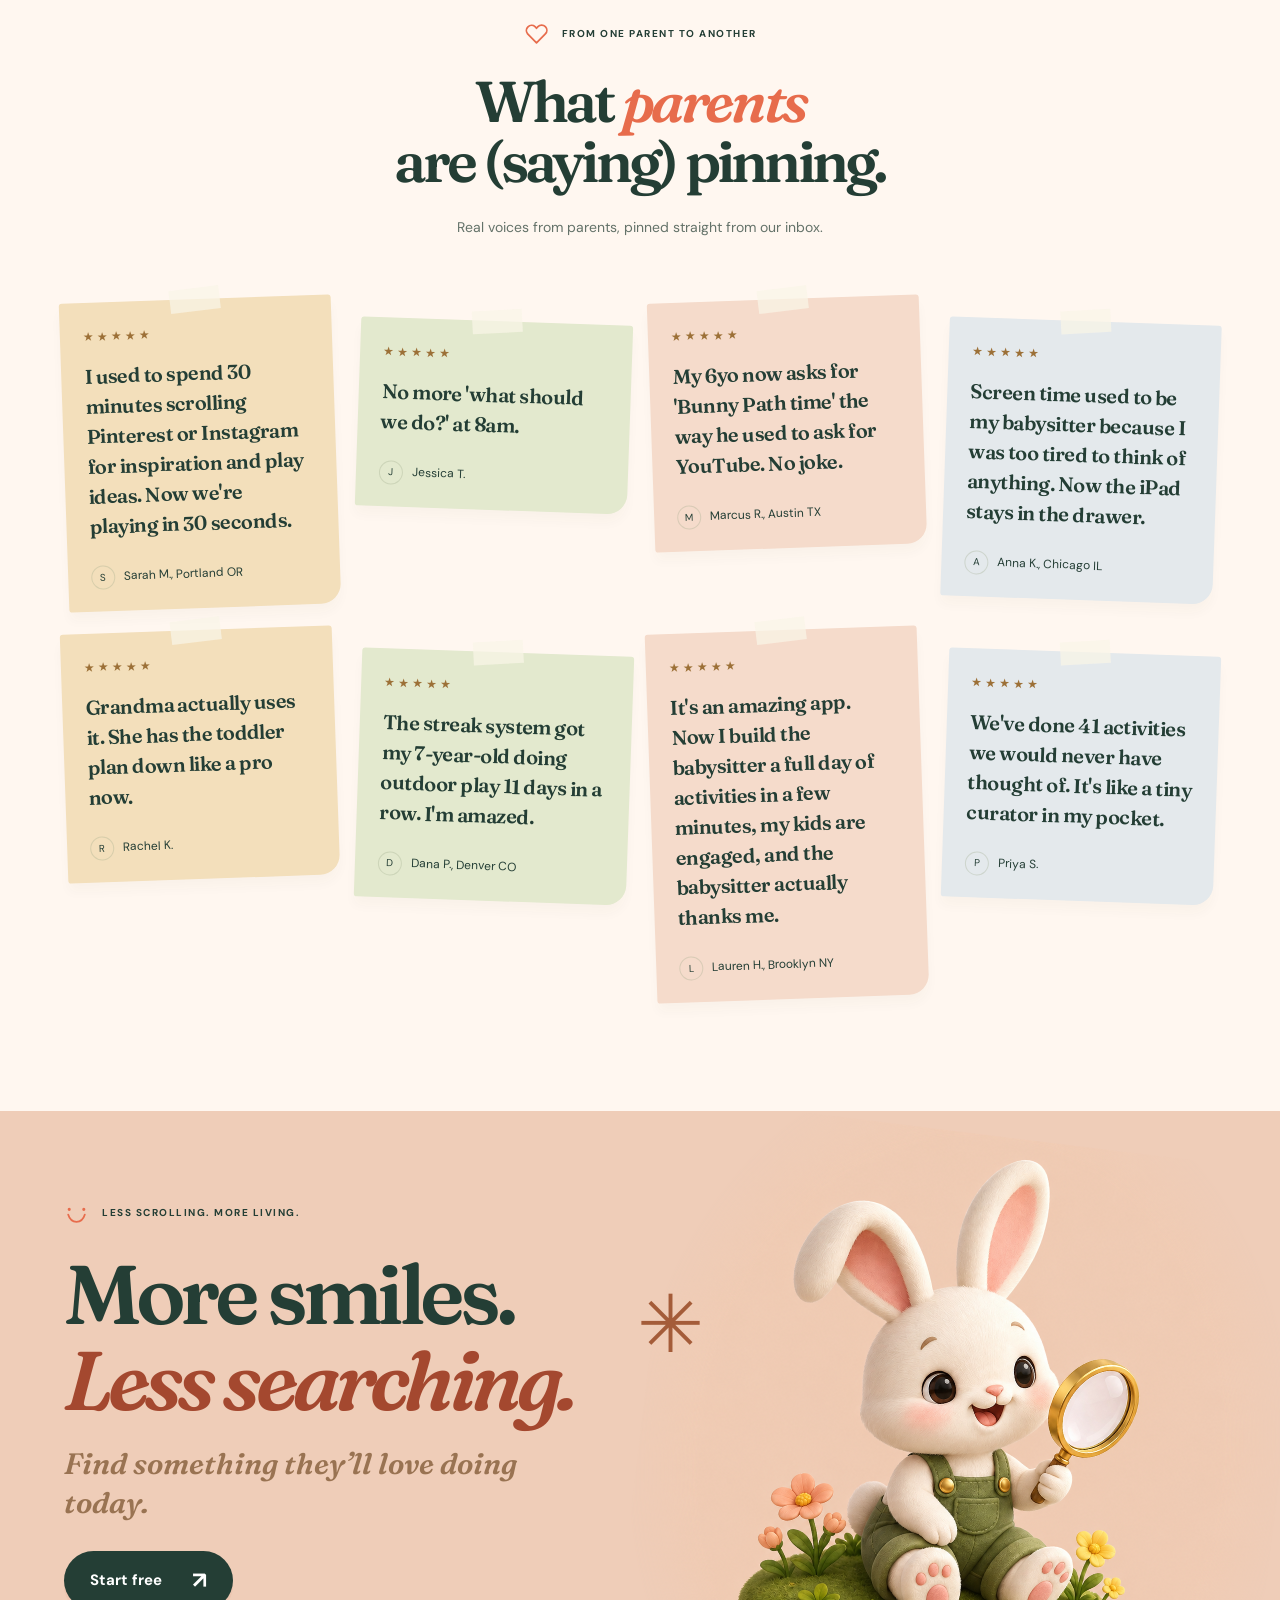
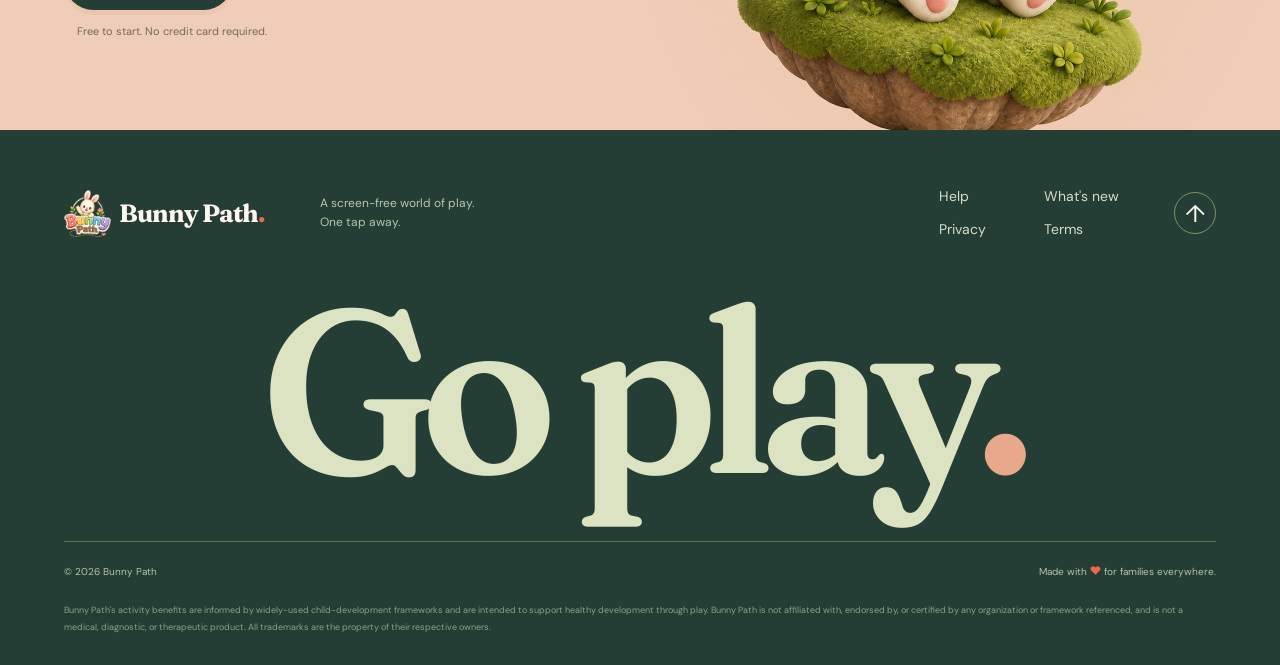
==== commit 5c13f2ef: "Use a detail panel icon for popup actions" ====
--- a/index.html
+++ b/index.html
@@ -36,8 +36,8 @@
 <div class="hero-note"><span class="heart" aria-hidden="true">♡</span> Built by parents like you</div></div>
 <div class="hero-world" aria-label="A little world of play"><div class="orbit orbit-one"></div><div class="orbit orbit-two"></div><div id="hero-canvas" aria-hidden="true"></div>
 <div class="hero-art generated"><img src="/assets/bunny-world.jpg" width="1254" height="1254" fetchpriority="high" alt="Bunny Path's curious bunny exploring a little garden"></div>
-<button class="float-card fc-create" data-detail="Rainbow Sponge Stamps"><span class="float-icon peach" aria-hidden="true">🎨</span><span><small>A LITTLE CREATIVITY</small><b>Big, colorful ideas.</b></span><span class="card-arrow" aria-hidden="true">↗</span></button>
-<button class="float-card fc-discover" data-detail="Backyard Bug Hunt"><span class="float-icon green" aria-hidden="true">🔎</span><span><small>A LITTLE WONDER</small><b>A whole world to discover.</b></span></button>
+<button aria-haspopup="dialog" class="float-card fc-create" data-detail="Rainbow Sponge Stamps"><span class="float-icon peach" aria-hidden="true">🎨</span><span><small>A LITTLE CREATIVITY</small><b>Big, colorful ideas.</b></span><span class="card-arrow" aria-hidden="true"><svg class="popup-icon" viewBox="0 0 24 24" width="18" height="18" fill="none" stroke="currentColor" stroke-width="1.7" stroke-linecap="round" stroke-linejoin="round" aria-hidden="true" focusable="false"><rect x="3" y="4" width="18" height="16" rx="3"/><path d="M3 9h18M8 13h8M8 16h5"/></svg></span></button>
+<button aria-haspopup="dialog" class="float-card fc-discover" data-detail="Backyard Bug Hunt"><span class="float-icon green" aria-hidden="true">🔎</span><span><small>A LITTLE WONDER</small><b>A whole world to discover.</b></span></button>
 <span class="world-label">Made for curious little humans.</span><span class="world-spark s1" aria-hidden="true">✳</span><span class="world-spark s2" aria-hidden="true">✧</span>
 <a class="age-stamp" href="#how"><span>FOR EVERY</span><b>0–12</b><span>YEAR OLD</span></a>
 </div>
@@ -101,7 +101,7 @@
      <div class="calendar-heading"><button type="button" id="calendar-prev" aria-label="Previous month">←</button><h3 id="calendar-month">January</h3><button type="button" id="calendar-next" aria-label="Next month">→</button></div>
      <div class="calendar-weekdays" aria-hidden="true"><span>M</span><span>T</span><span>W</span><span>T</span><span>F</span><span>S</span><span>S</span></div>
      <div class="calendar-days" id="calendar-days" aria-label="Days in the current month"></div>
-     <button class="calendar-activity" id="calendar-activity" data-detail="Finger Paint Rainbow Swirl"><span class="calendar-emoji" aria-hidden="true">🎨</span><span><small>ON TODAY’S PLAY LIST</small><b id="calendar-activity-name">Finger Paint Rainbow Swirl</b><span id="calendar-activity-meta">Tap to explore this idea</span></span><span class="calendar-activity-arrow" aria-hidden="true">↗</span></button>
+     <button aria-haspopup="dialog" class="calendar-activity" id="calendar-activity" data-detail="Finger Paint Rainbow Swirl"><span class="calendar-emoji" aria-hidden="true">🎨</span><span><small>ON TODAY’S PLAY LIST</small><b id="calendar-activity-name">Finger Paint Rainbow Swirl</b><span id="calendar-activity-meta">Tap to explore this idea</span></span><span class="calendar-activity-arrow" aria-hidden="true"><svg class="popup-icon" viewBox="0 0 24 24" width="18" height="18" fill="none" stroke="currentColor" stroke-width="1.7" stroke-linecap="round" stroke-linejoin="round" aria-hidden="true" focusable="false"><rect x="3" y="4" width="18" height="16" rx="3"/><path d="M3 9h18M8 13h8M8 16h5"/></svg></span></button>
     </div>
    </div>
    <div class="calendar-journey"><div class="calendar-readout"><label for="calendar-progress">Days of play</label><span><output id="calendar-day-count" for="calendar-progress">1</output> <span>/ 21,431</span></span></div><input id="calendar-progress" type="range" min="1" max="21431" value="1" aria-label="Explore the days of play"><div class="calendar-milestones" aria-hidden="true"><span>The first little hop</span><span>58 years later…</span></div></div>
--- a/style.css
+++ b/style.css
@@ -338,3 +338,6 @@
 
 .library-gallery.universe{touch-action:auto}
 #library-canvas canvas{touch-action:pan-x pinch-zoom}
+
+.popup-icon{display:block;width:18px;height:18px;flex-shrink:0}
+.card-arrow:has(.popup-icon),.mini-arrow:has(.popup-icon),.calendar-activity-arrow:has(.popup-icon),.journey-arrow:has(.popup-icon){display:grid;place-items:center}
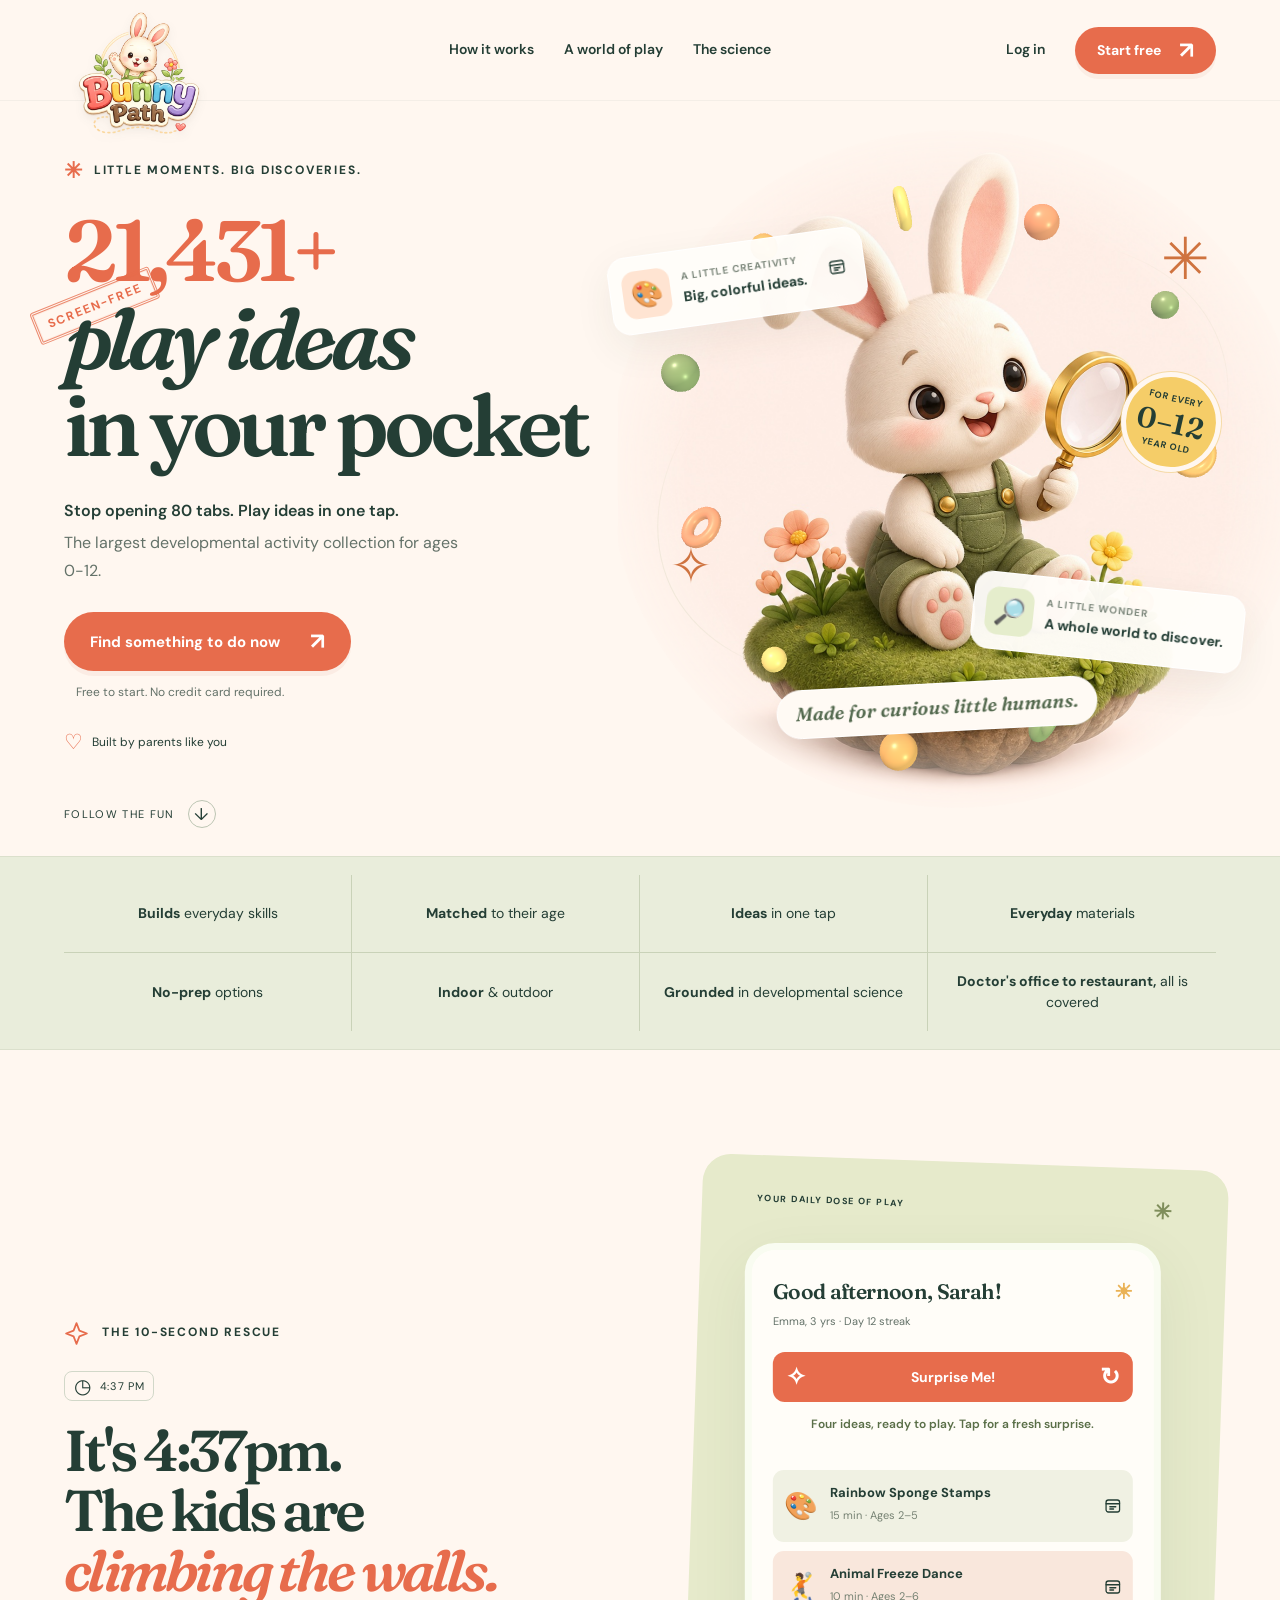
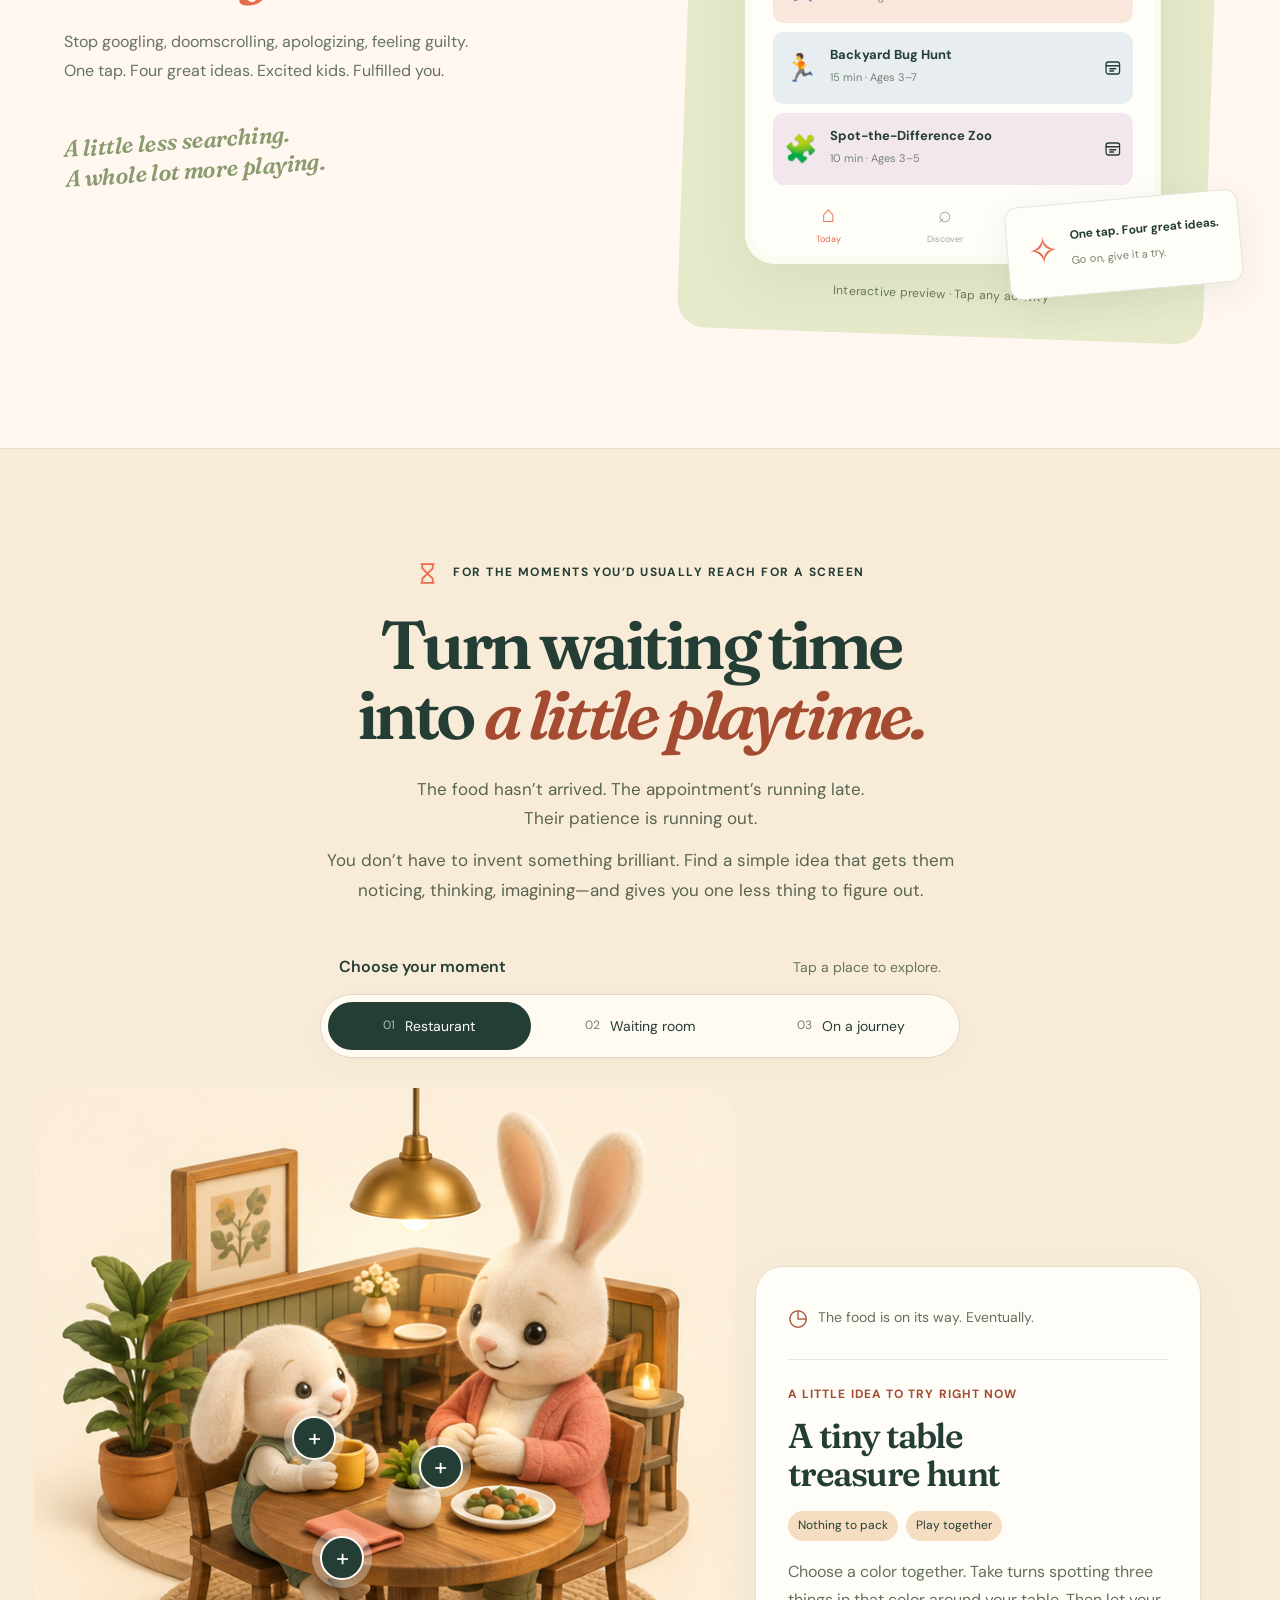
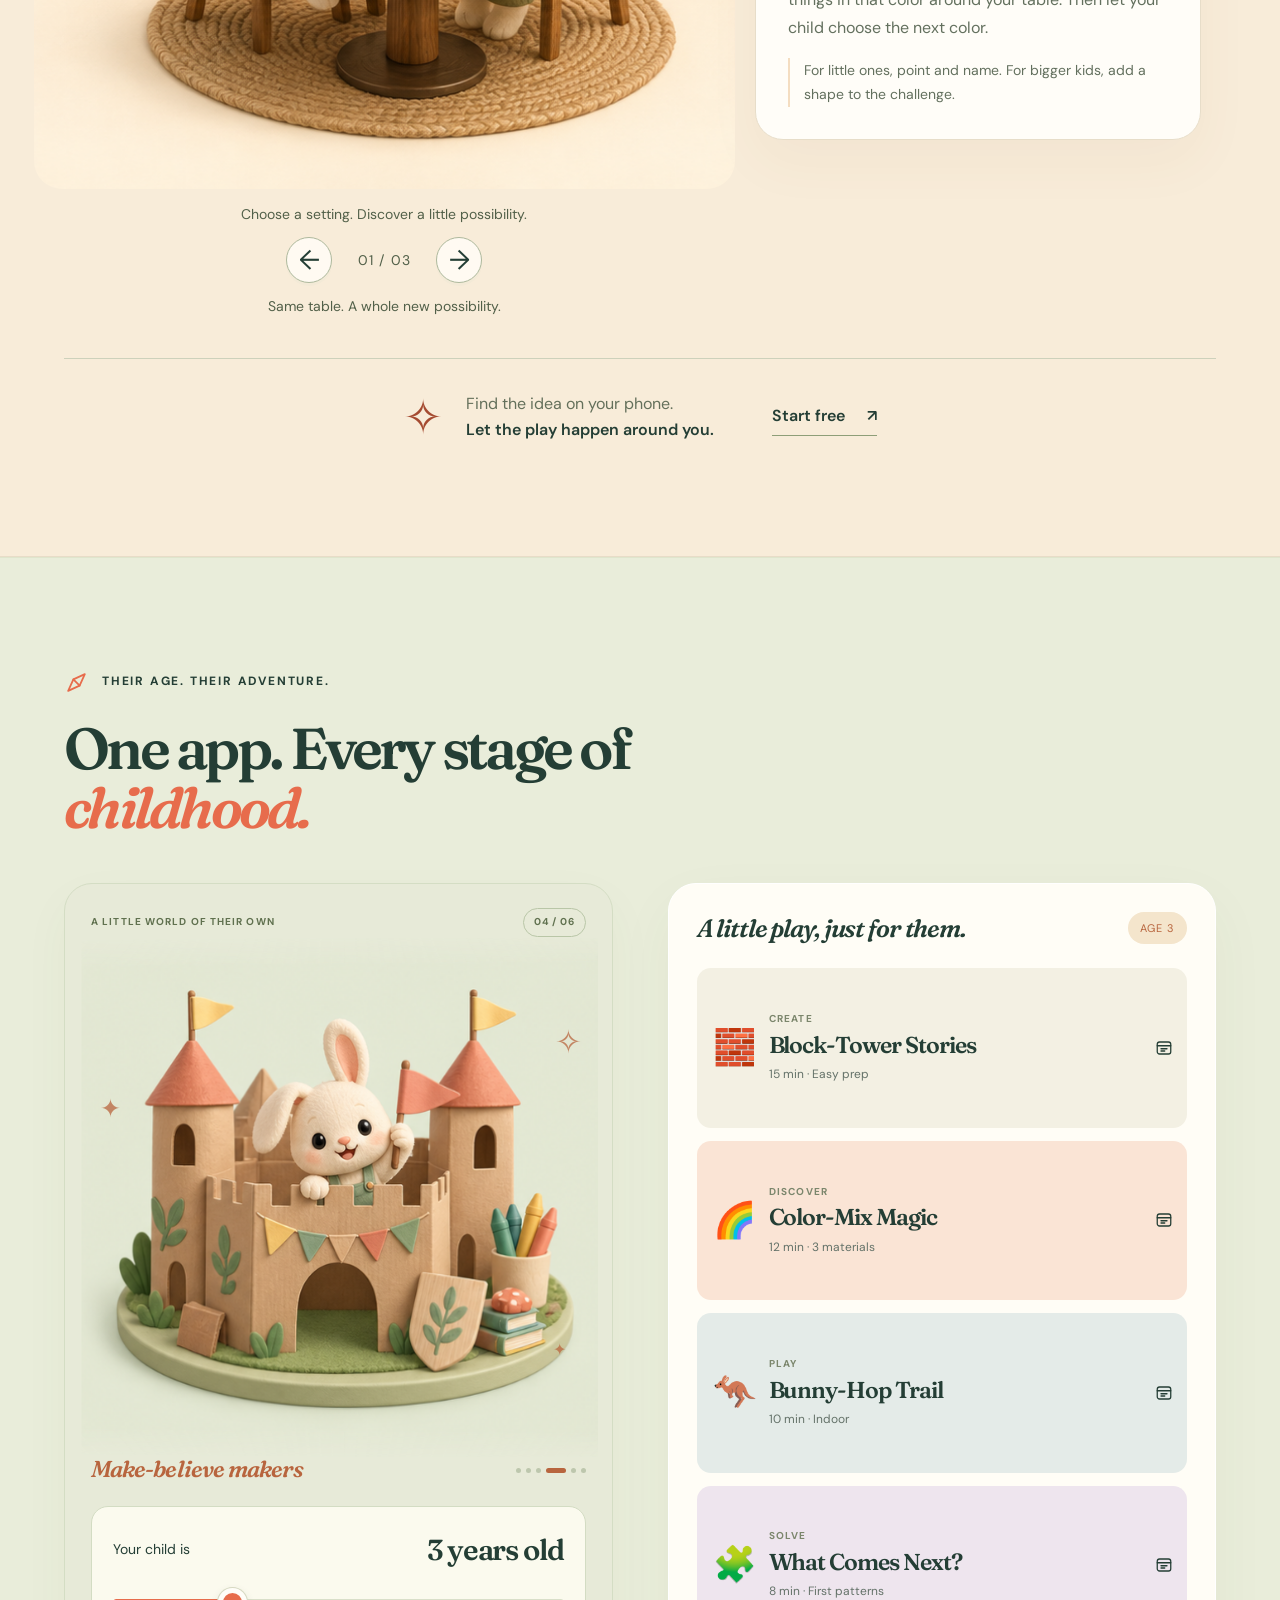
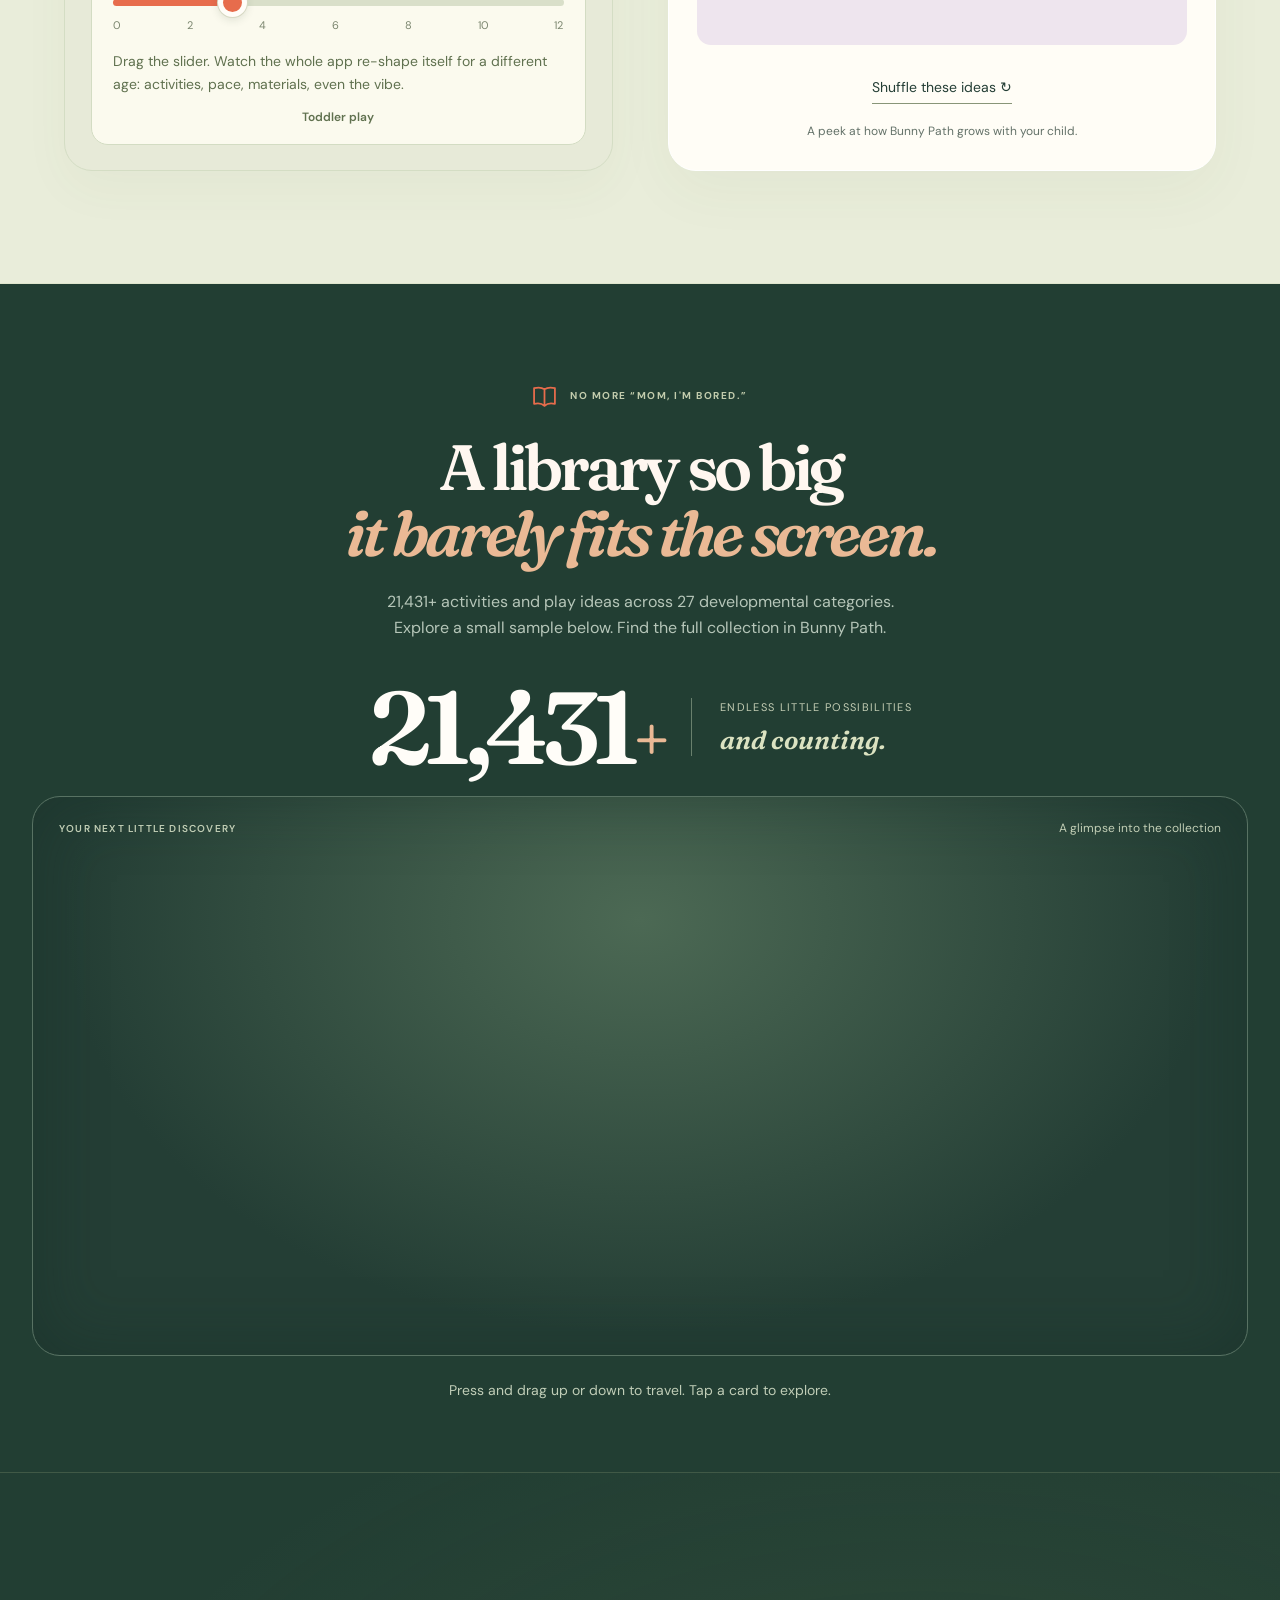
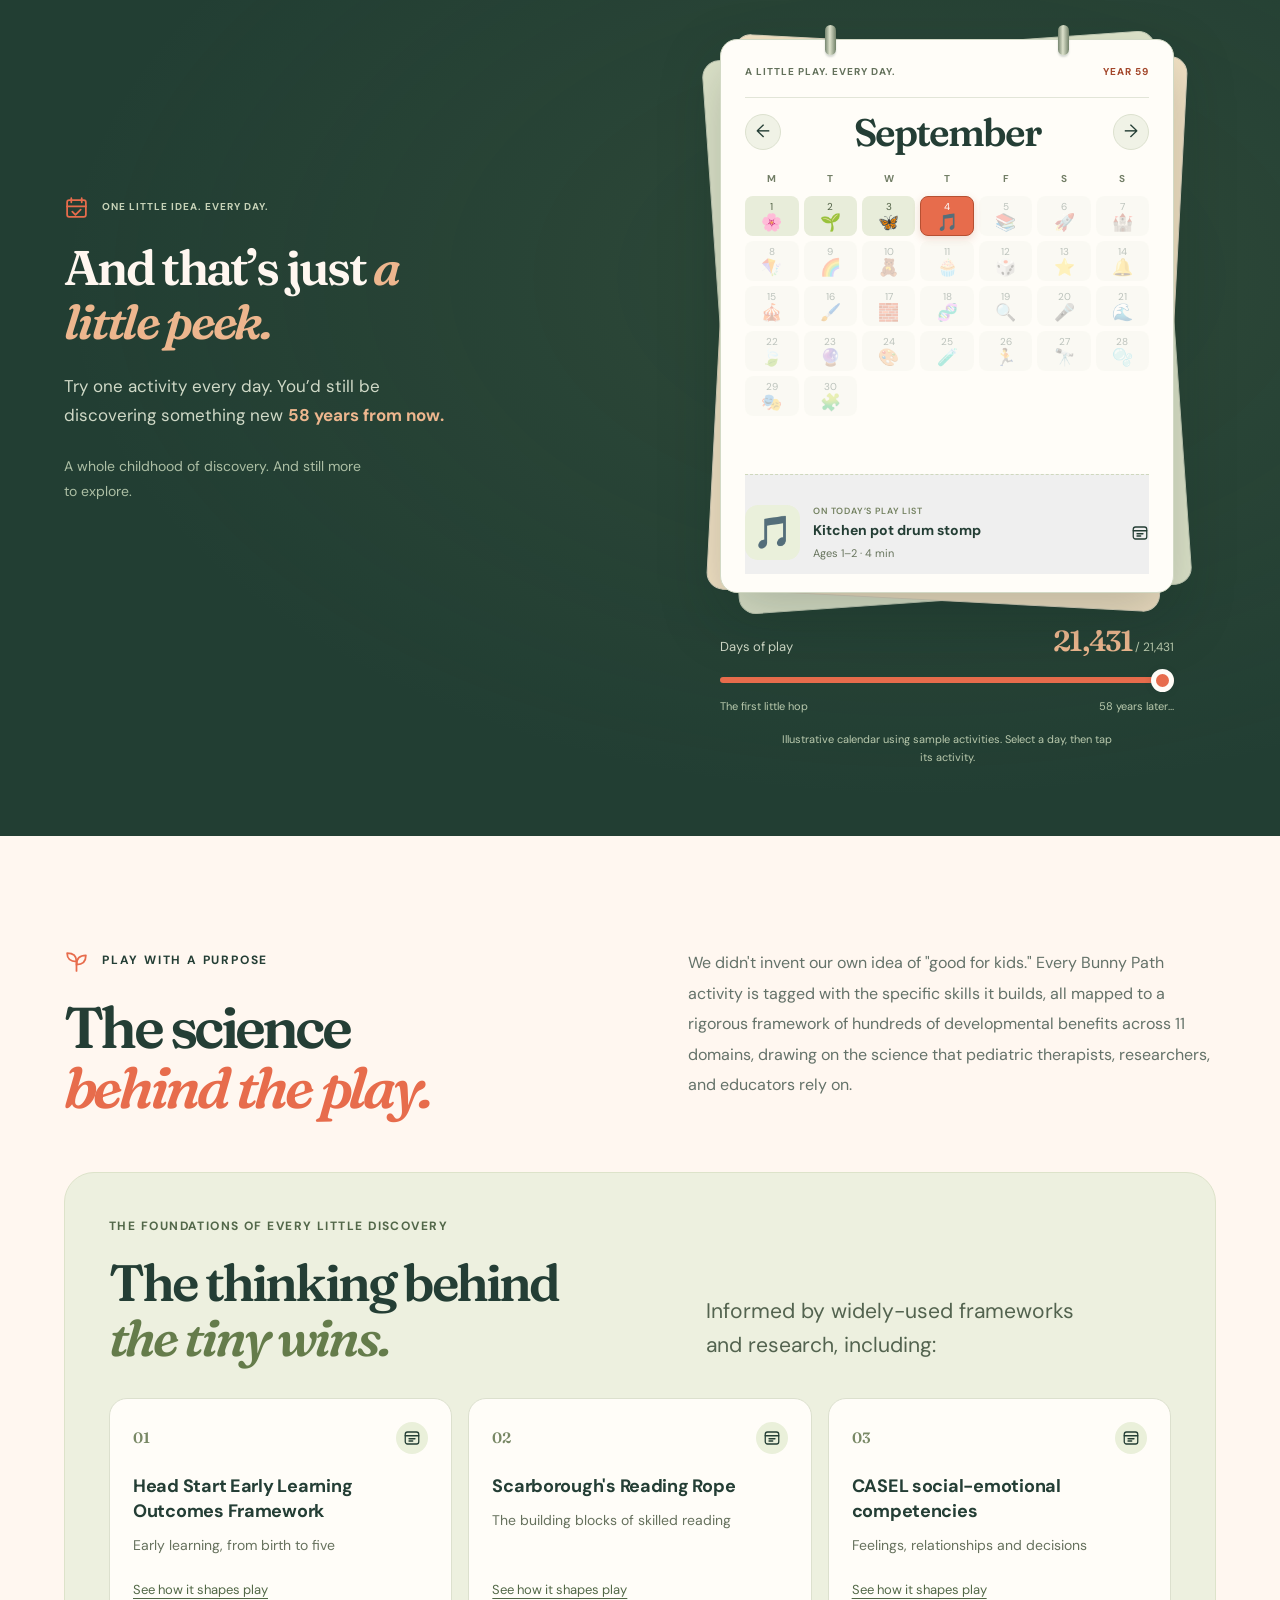
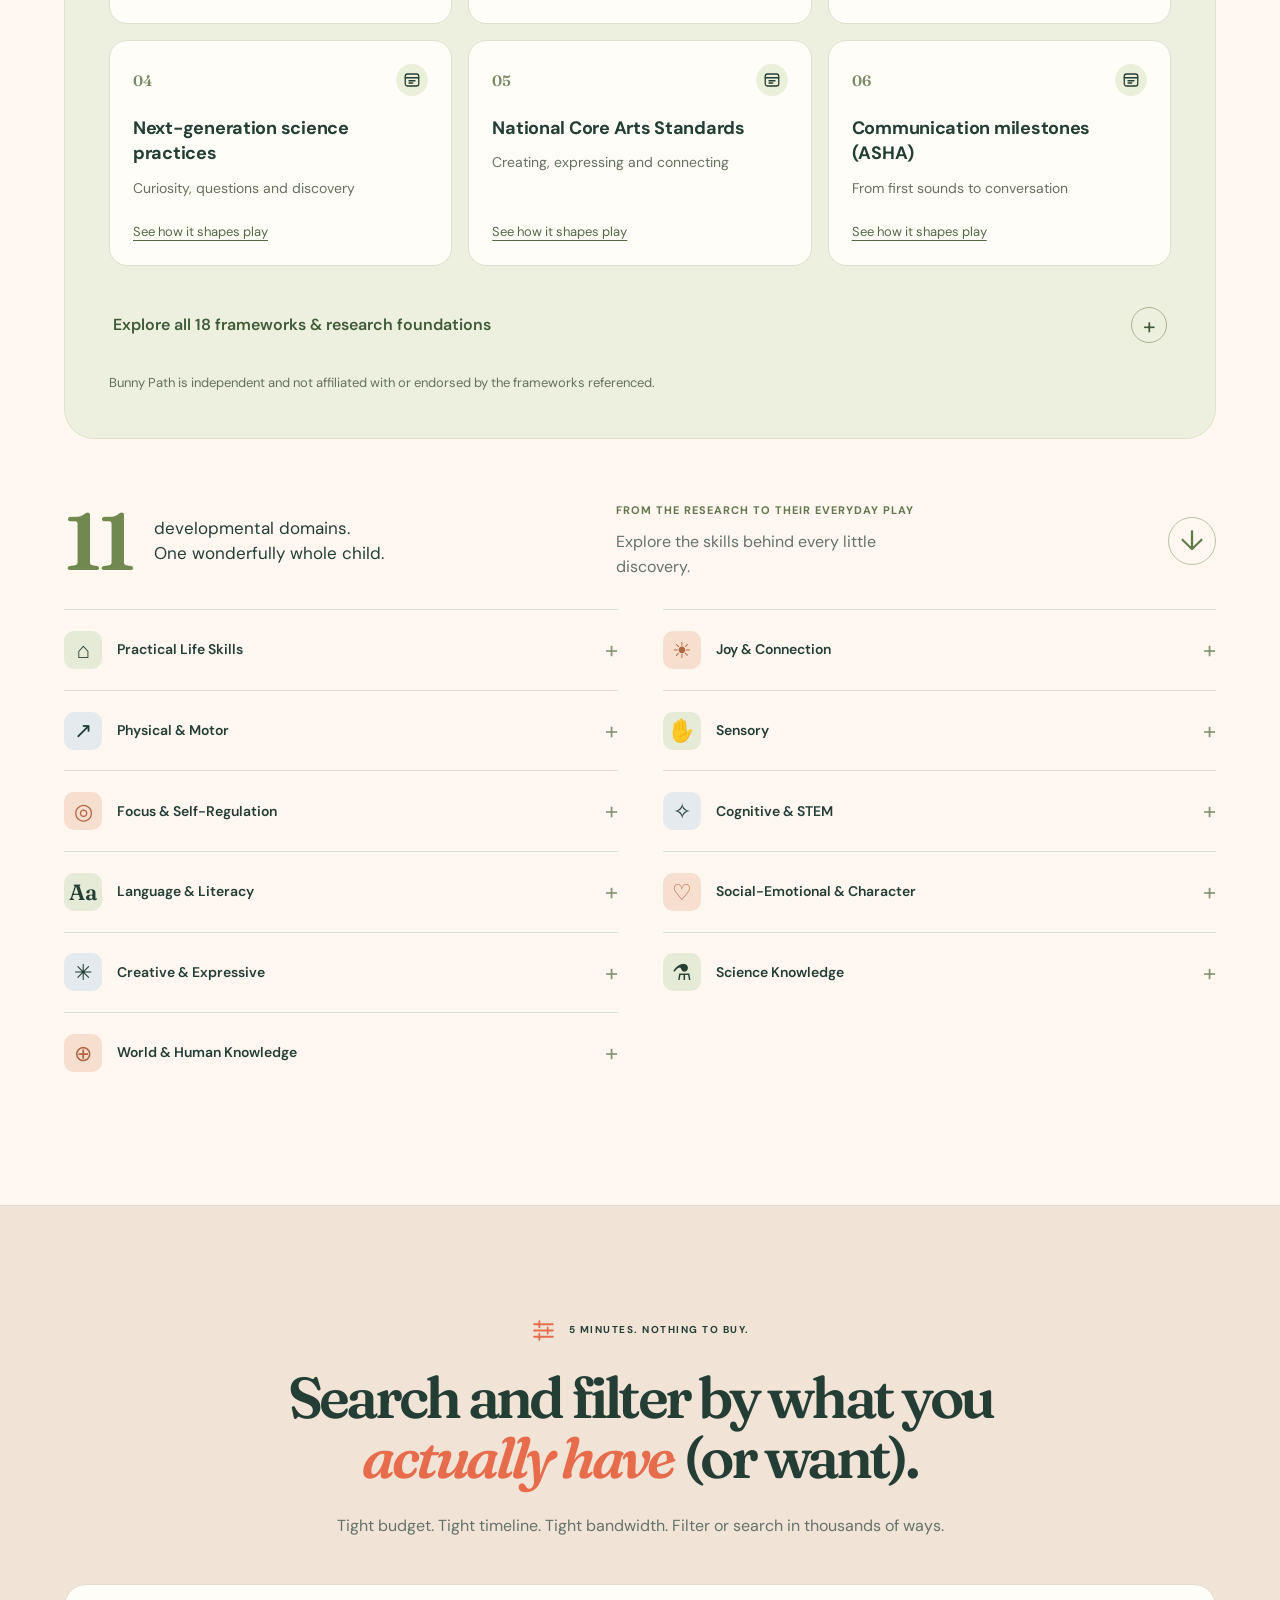
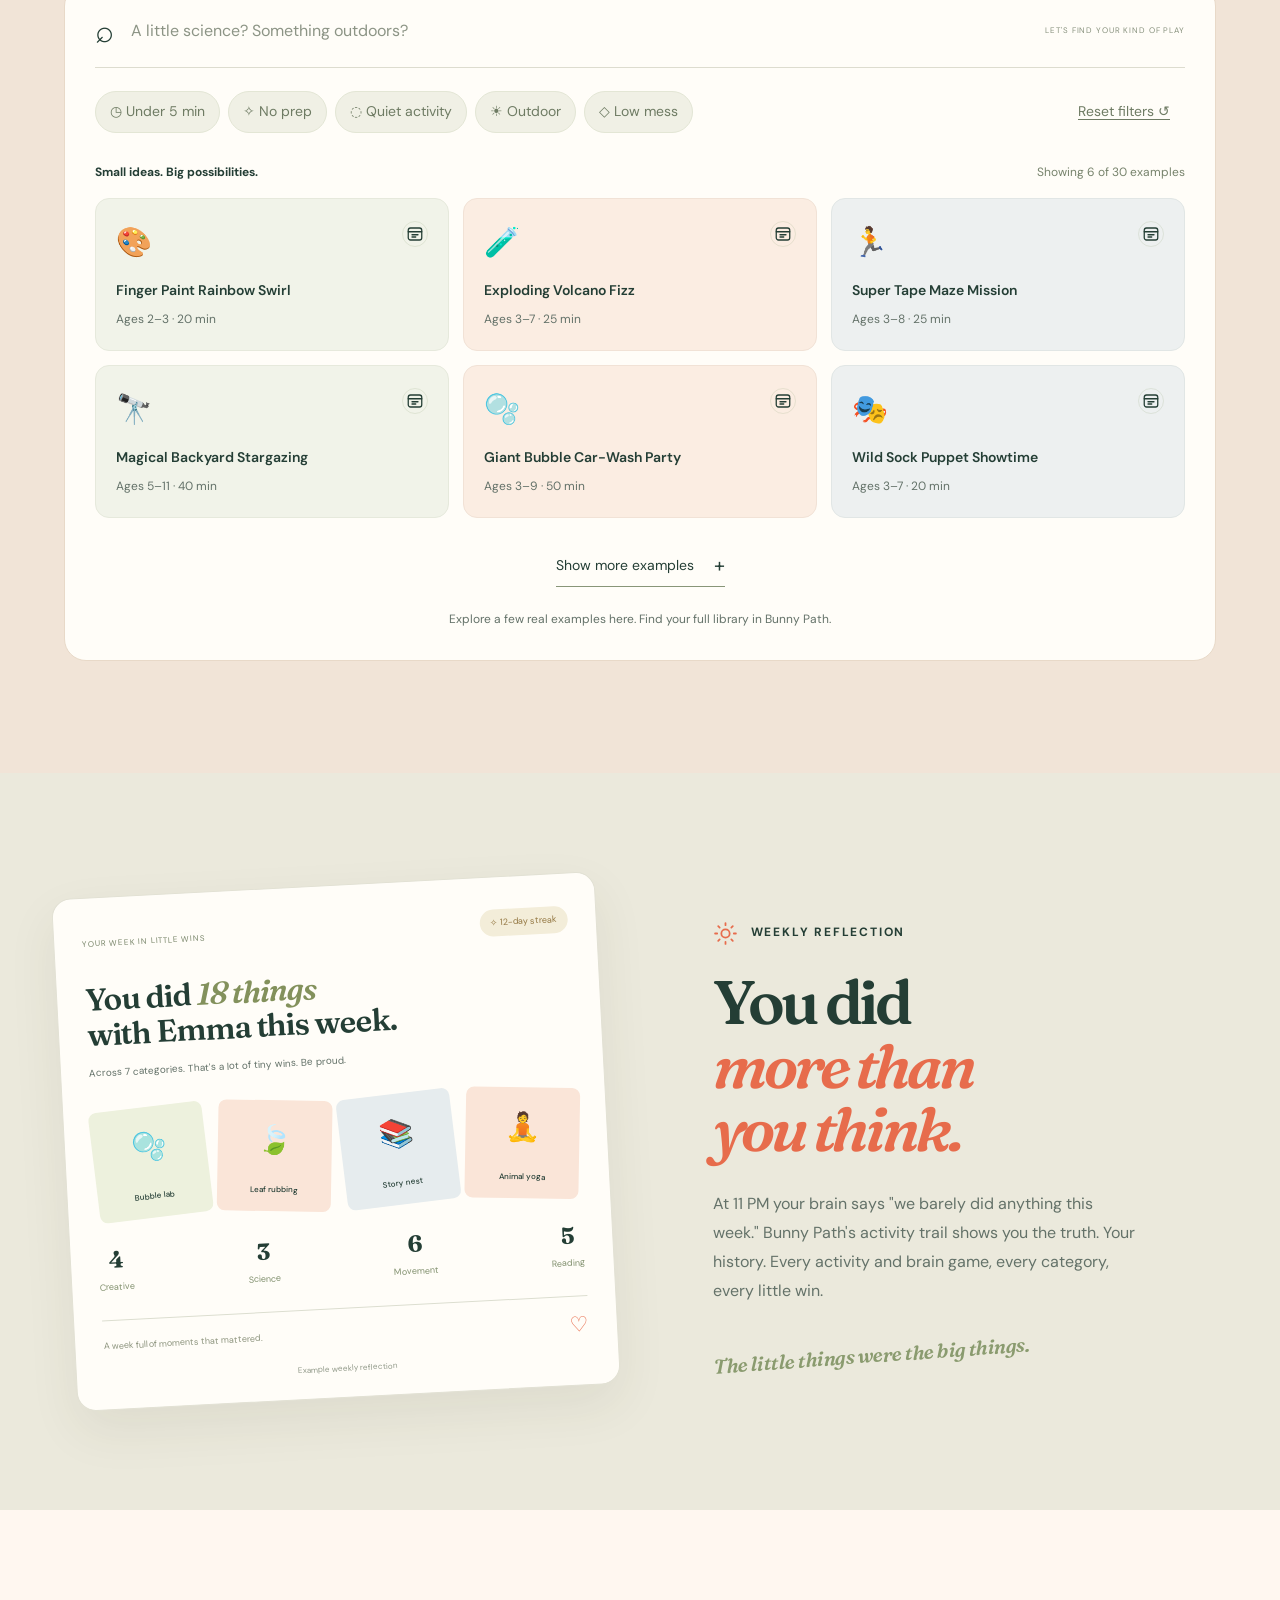
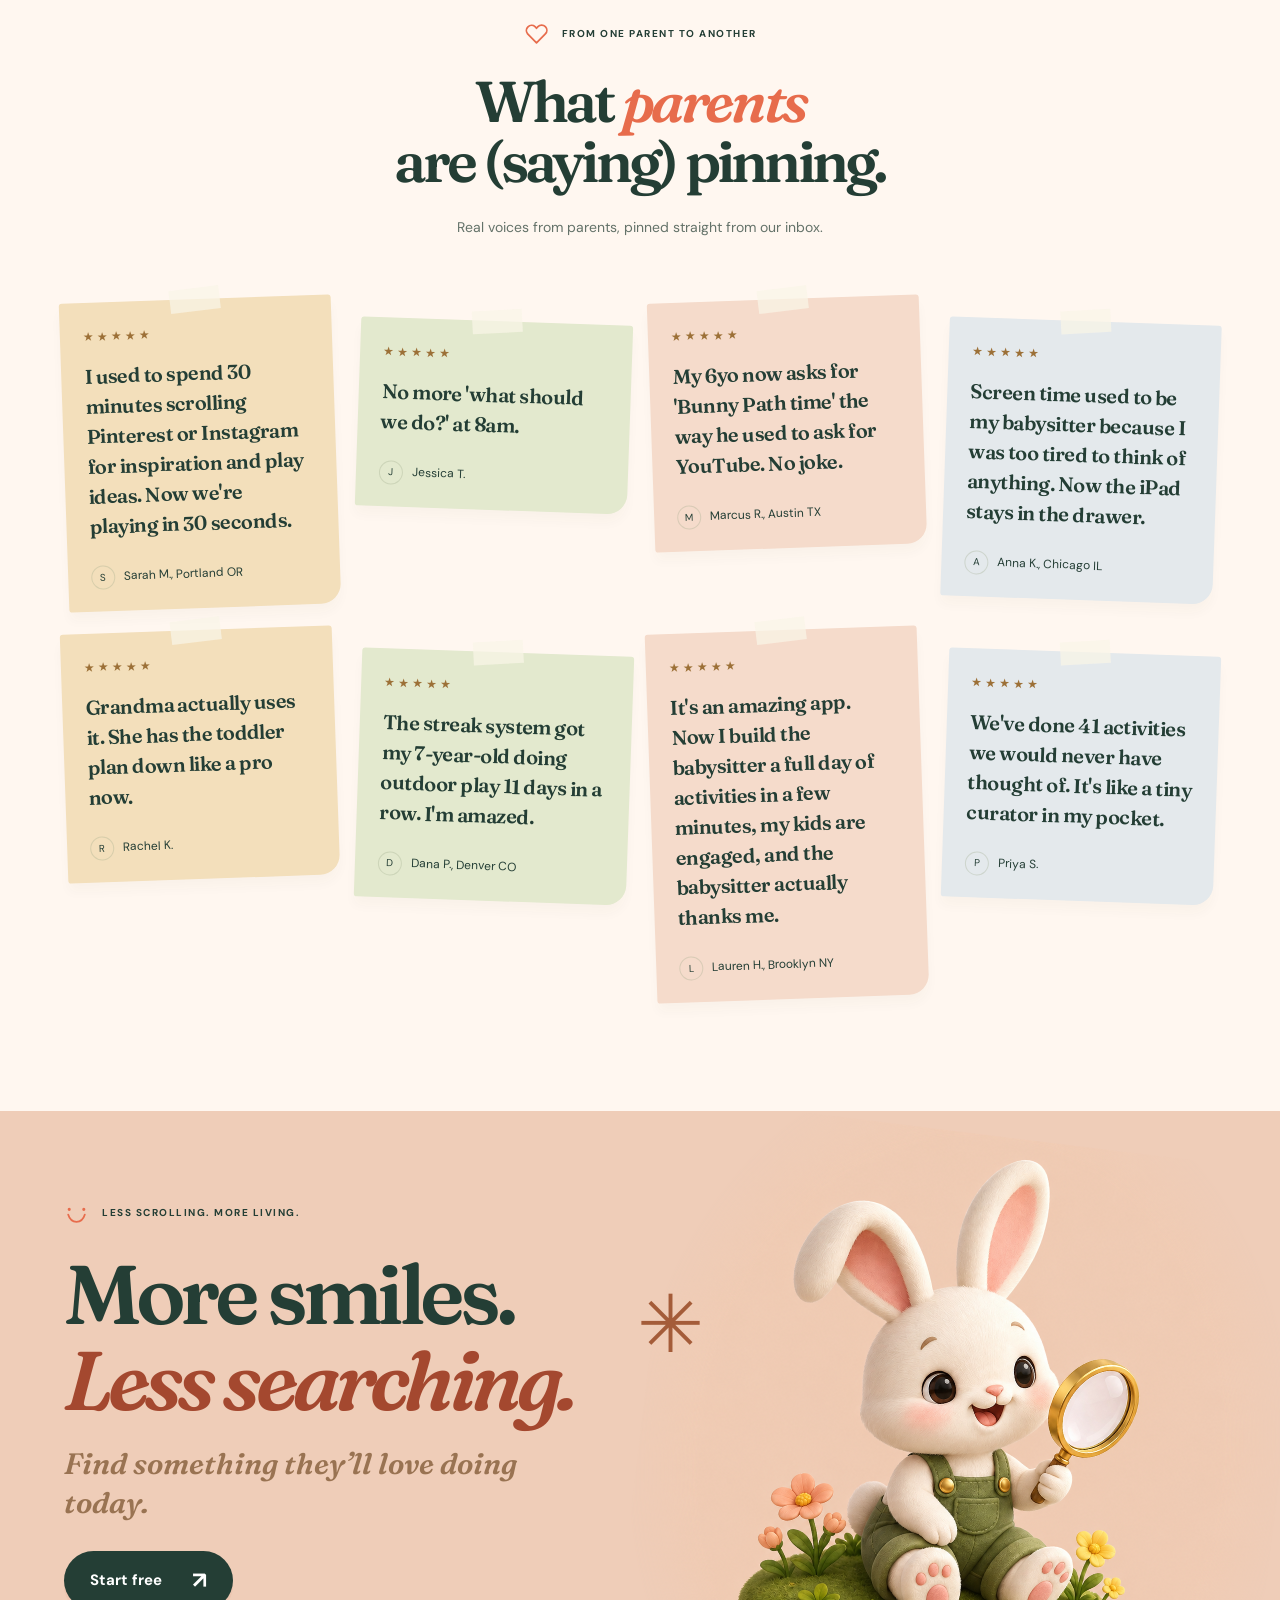
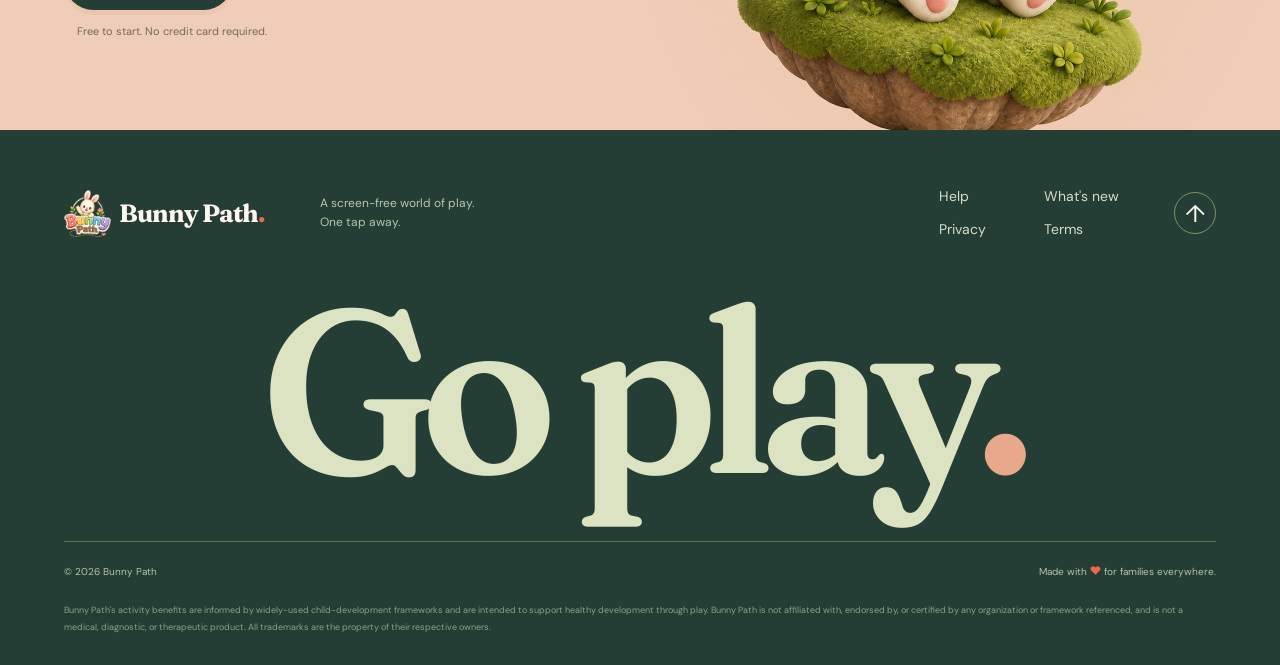
==== commit 49259268: "Format reflection time as 11 PM" ====
--- a/index.html
+++ b/index.html
@@ -119,7 +119,7 @@
 <div class="domain-grid" id="domain-grid"><details class="domain reveal"><summary><span class="domain-icon" aria-hidden="true">⌂</span><span>Practical Life Skills</span><span class="domain-plus" aria-hidden="true">+</span></summary><p>Cooking, gardening, money, and the real-world know-how children grow through play.</p></details><details class="domain reveal"><summary><span class="domain-icon" aria-hidden="true">☀</span><span>Joy &amp; Connection</span><span class="domain-plus" aria-hidden="true">+</span></summary><p>Humor, family bonding, awe, and the joyful experiences that make play meaningful.</p></details><details class="domain reveal"><summary><span class="domain-icon" aria-hidden="true">↗</span><span>Physical &amp; Motor</span><span class="domain-plus" aria-hidden="true">+</span></summary><p>Fundamental movement skills and physical literacy: the building blocks of an active, capable body.</p></details><details class="domain reveal"><summary><span class="domain-icon" aria-hidden="true">✋</span><span>Sensory</span><span class="domain-plus" aria-hidden="true">+</span></summary><p>Rich touch, sight, sound, taste, and movement play that helps children explore and process the world.</p></details><details class="domain reveal"><summary><span class="domain-icon" aria-hidden="true">◎</span><span>Focus &amp; Self-Regulation</span><span class="domain-plus" aria-hidden="true">+</span></summary><p>Visual tracking, breathing, and calming skills that build focus and help children settle their bodies.</p></details><details class="domain reveal"><summary><span class="domain-icon" aria-hidden="true">✧</span><span>Cognitive &amp; STEM</span><span class="domain-plus" aria-hidden="true">+</span></summary><p>Executive function (focus, working memory, self-control), plus next-generation science practices and early-math reasoning.</p></details><details class="domain reveal"><summary><span class="domain-icon" aria-hidden="true">Aa</span><span>Language &amp; Literacy</span><span class="domain-plus" aria-hidden="true">+</span></summary><p>From first words to real conversations, and the five pillars of reading.</p></details><details class="domain reveal"><summary><span class="domain-icon" aria-hidden="true">♡</span><span>Social-Emotional &amp; Character</span><span class="domain-plus" aria-hidden="true">+</span></summary><p>Empathy, friendship, and the five social-emotional learning competencies, plus character strengths like perseverance and kindness.</p></details><details class="domain reveal"><summary><span class="domain-icon" aria-hidden="true">✳</span><span>Creative &amp; Expressive</span><span class="domain-plus" aria-hidden="true">+</span></summary><p>The create, perform, respond, and connect of arts learning, and the building blocks of creativity.</p></details><details class="domain reveal"><summary><span class="domain-icon" aria-hidden="true">⚗</span><span>Science Knowledge</span><span class="domain-plus" aria-hidden="true">+</span></summary><p>Real, hands-on science: physics, chemistry, biology, astronomy, weather, and more.</p></details><details class="domain reveal"><summary><span class="domain-icon" aria-hidden="true">⊕</span><span>World &amp; Human Knowledge</span><span class="domain-plus" aria-hidden="true">+</span></summary><p>World cultures, history, geography, and how the human world works.</p></details></div></section>
 <section class="filters-section" id="filters"><div class="wrap section"><div class="filter-heading reveal"><span class="eyebrow"><svg class="section-icon" viewBox="0 0 24 24" fill="none" stroke="currentColor" stroke-width="1.7" stroke-linecap="round" stroke-linejoin="round" aria-hidden="true" focusable="false"><path d="M3 6h18M3 12h18M3 18h18M8 3v6m8 0v6m-8 0v6"/></svg> 5 MINUTES. NOTHING TO BUY.</span><h2>Search and filter by what you <br><em>actually have</em> (or want).</h2><p>Tight budget. Tight timeline. Tight bandwidth. Filter or search in thousands of ways.</p></div><div class="filter-demo"><div class="search-row"><span aria-hidden="true">⌕</span><label class="sr-only" for="activity-search">Search example activities</label><input id="activity-search" type="search" placeholder="A little science? Something outdoors?" autocomplete="off"><span class="search-caption">LET'S FIND YOUR KIND OF PLAY</span></div><div class="filter-chips" role="group" aria-label="Filter example activities"><button data-filter="quick" aria-pressed="false">◷ Under 5 min</button><button data-filter="noprep" aria-pressed="false">✧ No prep</button><button data-filter="quiet" aria-pressed="false">◌ Quiet activity</button><button data-filter="outdoor" aria-pressed="false">☀ Outdoor</button><button data-filter="lowmess" aria-pressed="false">◇ Low mess</button><button class="reset-filters" id="reset-filters">Reset filters ↺</button></div><div class="filter-label"><span>Small ideas. Big possibilities.</span><span id="filter-count" role="status"></span></div><div class="filter-grid" id="filter-grid"></div><button class="text-button" id="filter-more">Show more examples <span aria-hidden="true">+</span></button><p class="filter-note">Explore a few real examples here. Find your full library in Bunny Path.</p></div></div></section>
 
-<section class="reflection-section"><div class="section wrap reflection-layout"><div class="reflection-card reveal"><div class="reflection-top"><span>YOUR WEEK IN LITTLE WINS</span><span class="streak">✧ 12-day streak</span></div><h3>You did <em>18 things</em><br>with Emma this week.</h3><p>Across 7 categories. That's a lot of tiny wins. Be proud.</p><div class="memory-grid"><div><span>🫧</span><b>Bubble lab</b></div><div><span>🍃</span><b>Leaf rubbing</b></div><div><span>📚</span><b>Story nest</b></div><div><span>🧘</span><b>Animal yoga</b></div></div><div class="memory-stats"><span><b>4</b> Creative</span><span><b>3</b> Science</span><span><b>6</b> Movement</span><span><b>5</b> Reading</span></div><div class="reflection-bottom">A week full of moments that mattered.<span aria-hidden="true">♡</span></div><span class="example-label">Example weekly reflection</span></div><div class="section-copy reveal"><div class="eyebrow"><svg class="section-icon" viewBox="0 0 24 24" fill="none" stroke="currentColor" stroke-width="1.7" stroke-linecap="round" stroke-linejoin="round" aria-hidden="true" focusable="false"><circle cx="12" cy="12" r="4"/><path d="M12 2v2m0 16v2M2 12h2m16 0h2M5 5l1.4 1.4m11.2 11.2L19 19M5 19l1.4-1.4M17.6 6.4 19 5"/></svg> WEEKLY REFLECTION</div><h2>You did<br><em>more than <br>you think.</em></h2><p>At 11pm your brain says "we barely did anything this week." Bunny Path's activity trail shows you the truth. Your history. Every activity and brain game, every category, every little win.</p><span class="handwritten">The little things were the big things.</span></div></div></section>
+<section class="reflection-section"><div class="section wrap reflection-layout"><div class="reflection-card reveal"><div class="reflection-top"><span>YOUR WEEK IN LITTLE WINS</span><span class="streak">✧ 12-day streak</span></div><h3>You did <em>18 things</em><br>with Emma this week.</h3><p>Across 7 categories. That's a lot of tiny wins. Be proud.</p><div class="memory-grid"><div><span>🫧</span><b>Bubble lab</b></div><div><span>🍃</span><b>Leaf rubbing</b></div><div><span>📚</span><b>Story nest</b></div><div><span>🧘</span><b>Animal yoga</b></div></div><div class="memory-stats"><span><b>4</b> Creative</span><span><b>3</b> Science</span><span><b>6</b> Movement</span><span><b>5</b> Reading</span></div><div class="reflection-bottom">A week full of moments that mattered.<span aria-hidden="true">♡</span></div><span class="example-label">Example weekly reflection</span></div><div class="section-copy reveal"><div class="eyebrow"><svg class="section-icon" viewBox="0 0 24 24" fill="none" stroke="currentColor" stroke-width="1.7" stroke-linecap="round" stroke-linejoin="round" aria-hidden="true" focusable="false"><circle cx="12" cy="12" r="4"/><path d="M12 2v2m0 16v2M2 12h2m16 0h2M5 5l1.4 1.4m11.2 11.2L19 19M5 19l1.4-1.4M17.6 6.4 19 5"/></svg> WEEKLY REFLECTION</div><h2>You did<br><em>more than <br>you think.</em></h2><p>At 11 PM your brain says "we barely did anything this week." Bunny Path's activity trail shows you the truth. Your history. Every activity and brain game, every category, every little win.</p><span class="handwritten">The little things were the big things.</span></div></div></section>
 <section class="parents-section section wrap" id="parents"><div class="centered reveal"><div class="eyebrow"><svg class="section-icon" viewBox="0 0 24 24" fill="none" stroke="currentColor" stroke-width="1.7" stroke-linecap="round" stroke-linejoin="round" aria-hidden="true" focusable="false"><path d="M20.5 4.5a5 5 0 0 0-7.1 0L12 6l-1.4-1.5a5 5 0 0 0-7.1 7L12 20l8.5-8.5a5 5 0 0 0 0-7Z"/></svg> FROM ONE PARENT TO ANOTHER</div><h2>What <em>parents</em><br>are (saying) pinning.</h2><p>Real voices from parents, pinned straight from our inbox.</p></div><div class="testimonials"><figure class="quote quote-0 reveal"><div class="quote-star" aria-label="5 out of 5 stars">★★★★★</div><blockquote>I used to spend 30 minutes scrolling Pinterest or Instagram for inspiration and play ideas. Now we're playing in 30 seconds.</blockquote><figcaption><span>S</span>Sarah M., Portland OR</figcaption></figure><figure class="quote quote-1 reveal"><div class="quote-star" aria-label="5 out of 5 stars">★★★★★</div><blockquote>No more 'what should we do?' at 8am.</blockquote><figcaption><span>J</span>Jessica T.</figcaption></figure><figure class="quote quote-2 reveal"><div class="quote-star" aria-label="5 out of 5 stars">★★★★★</div><blockquote>My 6yo now asks for 'Bunny Path time' the way he used to ask for YouTube. No joke.</blockquote><figcaption><span>M</span>Marcus R., Austin TX</figcaption></figure><figure class="quote quote-3 reveal"><div class="quote-star" aria-label="5 out of 5 stars">★★★★★</div><blockquote>Screen time used to be my babysitter because I was too tired to think of anything. Now the iPad stays in the drawer.</blockquote><figcaption><span>A</span>Anna K., Chicago IL</figcaption></figure><figure class="quote quote-0 reveal"><div class="quote-star" aria-label="5 out of 5 stars">★★★★★</div><blockquote>Grandma actually uses it. She has the toddler plan down like a pro now.</blockquote><figcaption><span>R</span>Rachel K.</figcaption></figure><figure class="quote quote-1 reveal"><div class="quote-star" aria-label="5 out of 5 stars">★★★★★</div><blockquote>The streak system got my 7-year-old doing outdoor play 11 days in a row. I'm amazed.</blockquote><figcaption><span>D</span>Dana P., Denver CO</figcaption></figure><figure class="quote quote-2 reveal"><div class="quote-star" aria-label="5 out of 5 stars">★★★★★</div><blockquote>It's an amazing app. Now I build the babysitter a full day of activities in a few minutes, my kids are engaged, and the babysitter actually thanks me.</blockquote><figcaption><span>L</span>Lauren H., Brooklyn NY</figcaption></figure><figure class="quote quote-3 reveal"><div class="quote-star" aria-label="5 out of 5 stars">★★★★★</div><blockquote>We've done 41 activities we would never have thought of. It's like a tiny curator in my pocket.</blockquote><figcaption><span>P</span>Priya S.</figcaption></figure></div></section>
 
 <section class="final-cta"><div class="wrap final-inner"><span class="eyebrow"><svg class="section-icon" viewBox="0 0 24 24" fill="none" stroke="currentColor" stroke-width="1.7" stroke-linecap="round" stroke-linejoin="round" aria-hidden="true" focusable="false"><path d="M5 8h.01M19 8h.01" stroke-width="3"/><path d="M4 13c1.5 5 4 7 8 7s6.5-2 8-7"/></svg> LESS SCROLLING. MORE LIVING.</span><h2>More smiles. <br><em>Less searching.</em></h2><p>Find something they’ll love doing today.</p><a class="button" href="https://app.bunnypath.com">Start free <span aria-hidden="true">↗</span></a><span class="reassure">Free to start. No credit card required.</span><img src="/assets/bunny-closing.png" alt="" width="1254" height="1254" loading="lazy" decoding="async"><span class="cta-spark" aria-hidden="true">✳</span></div></section>
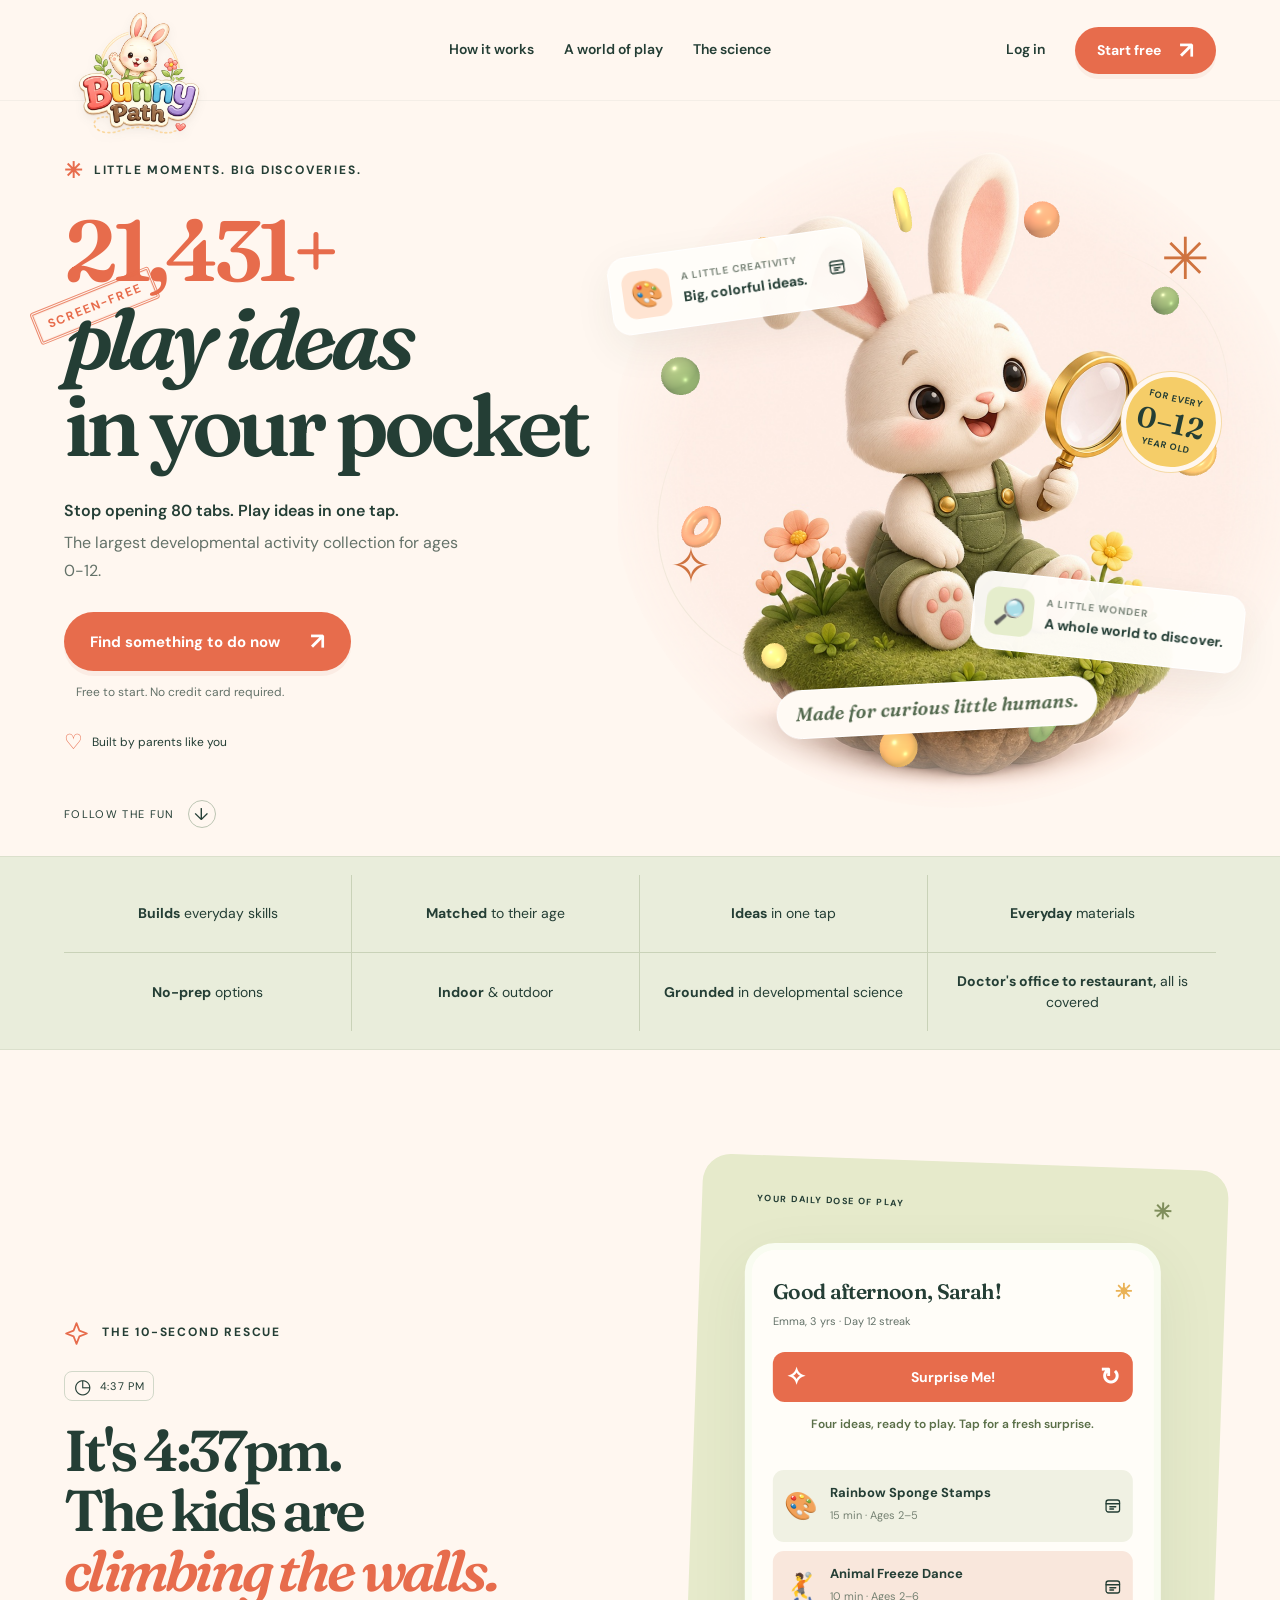
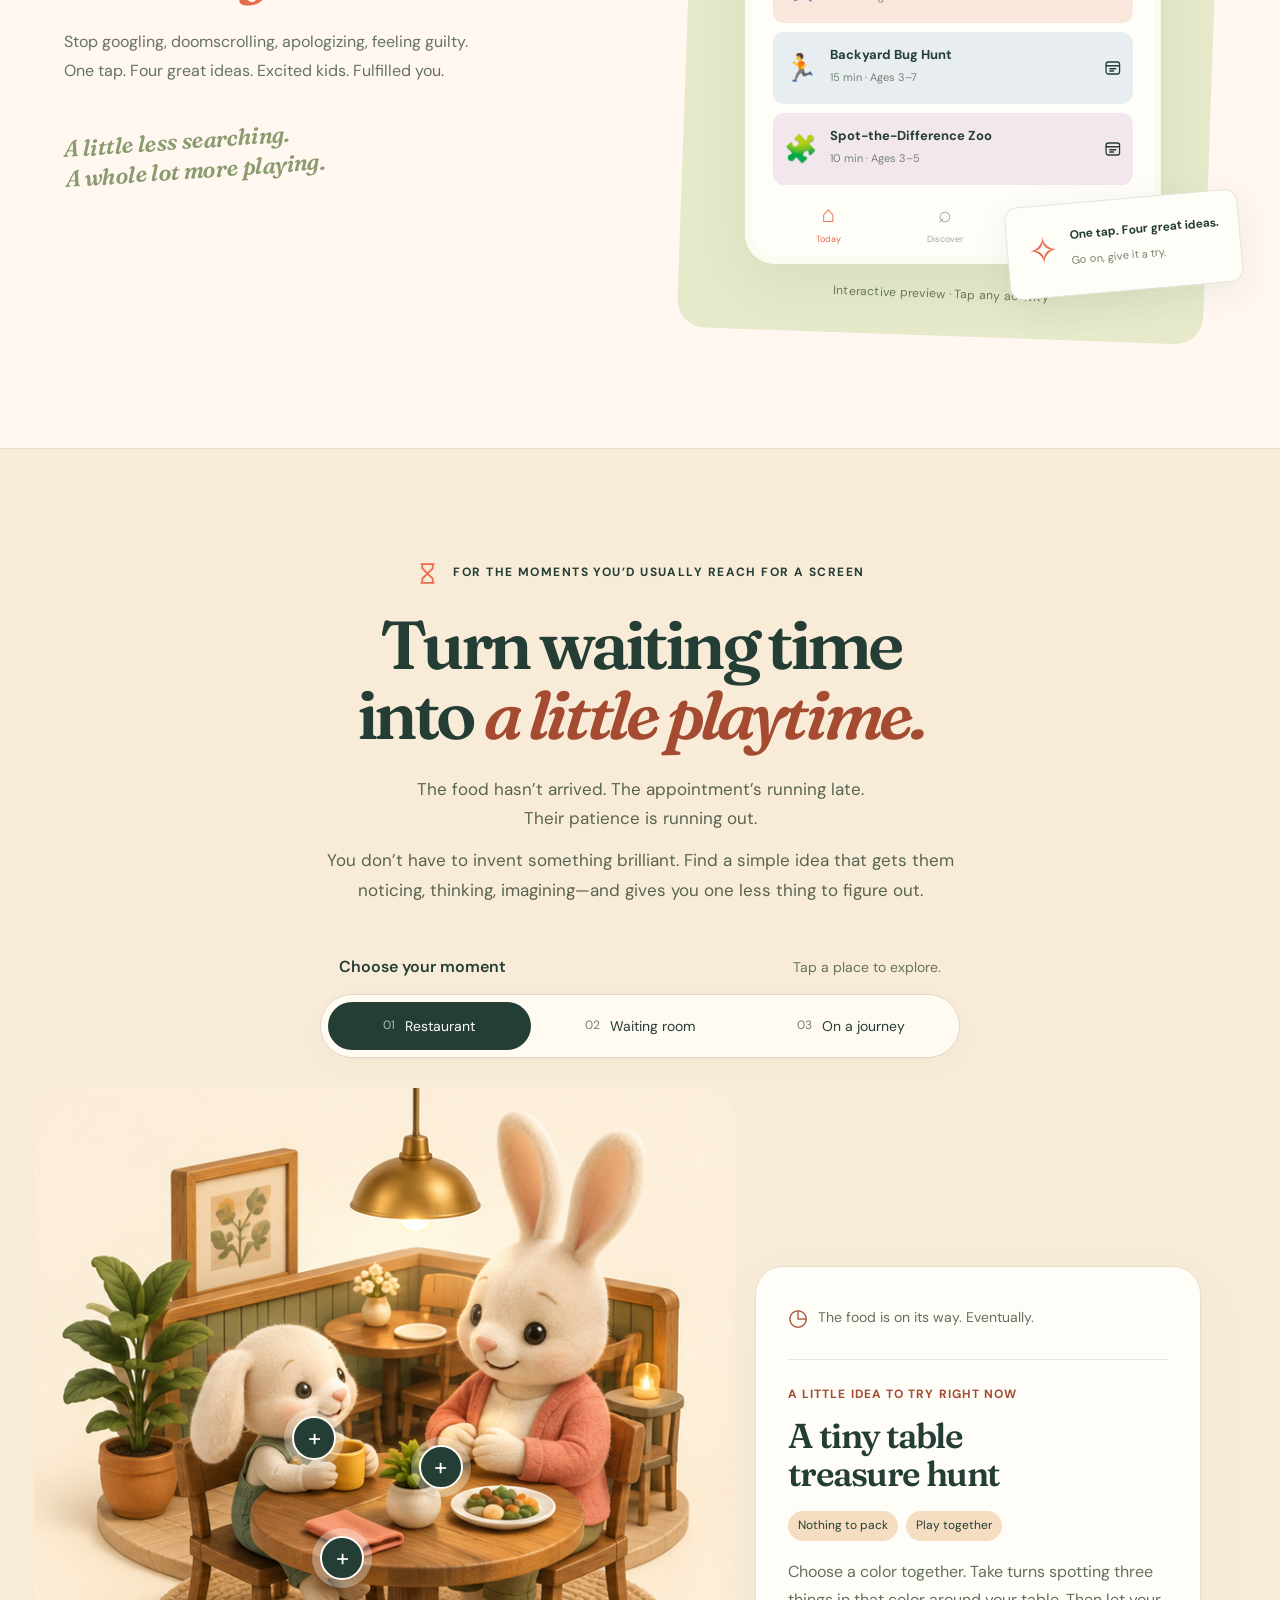
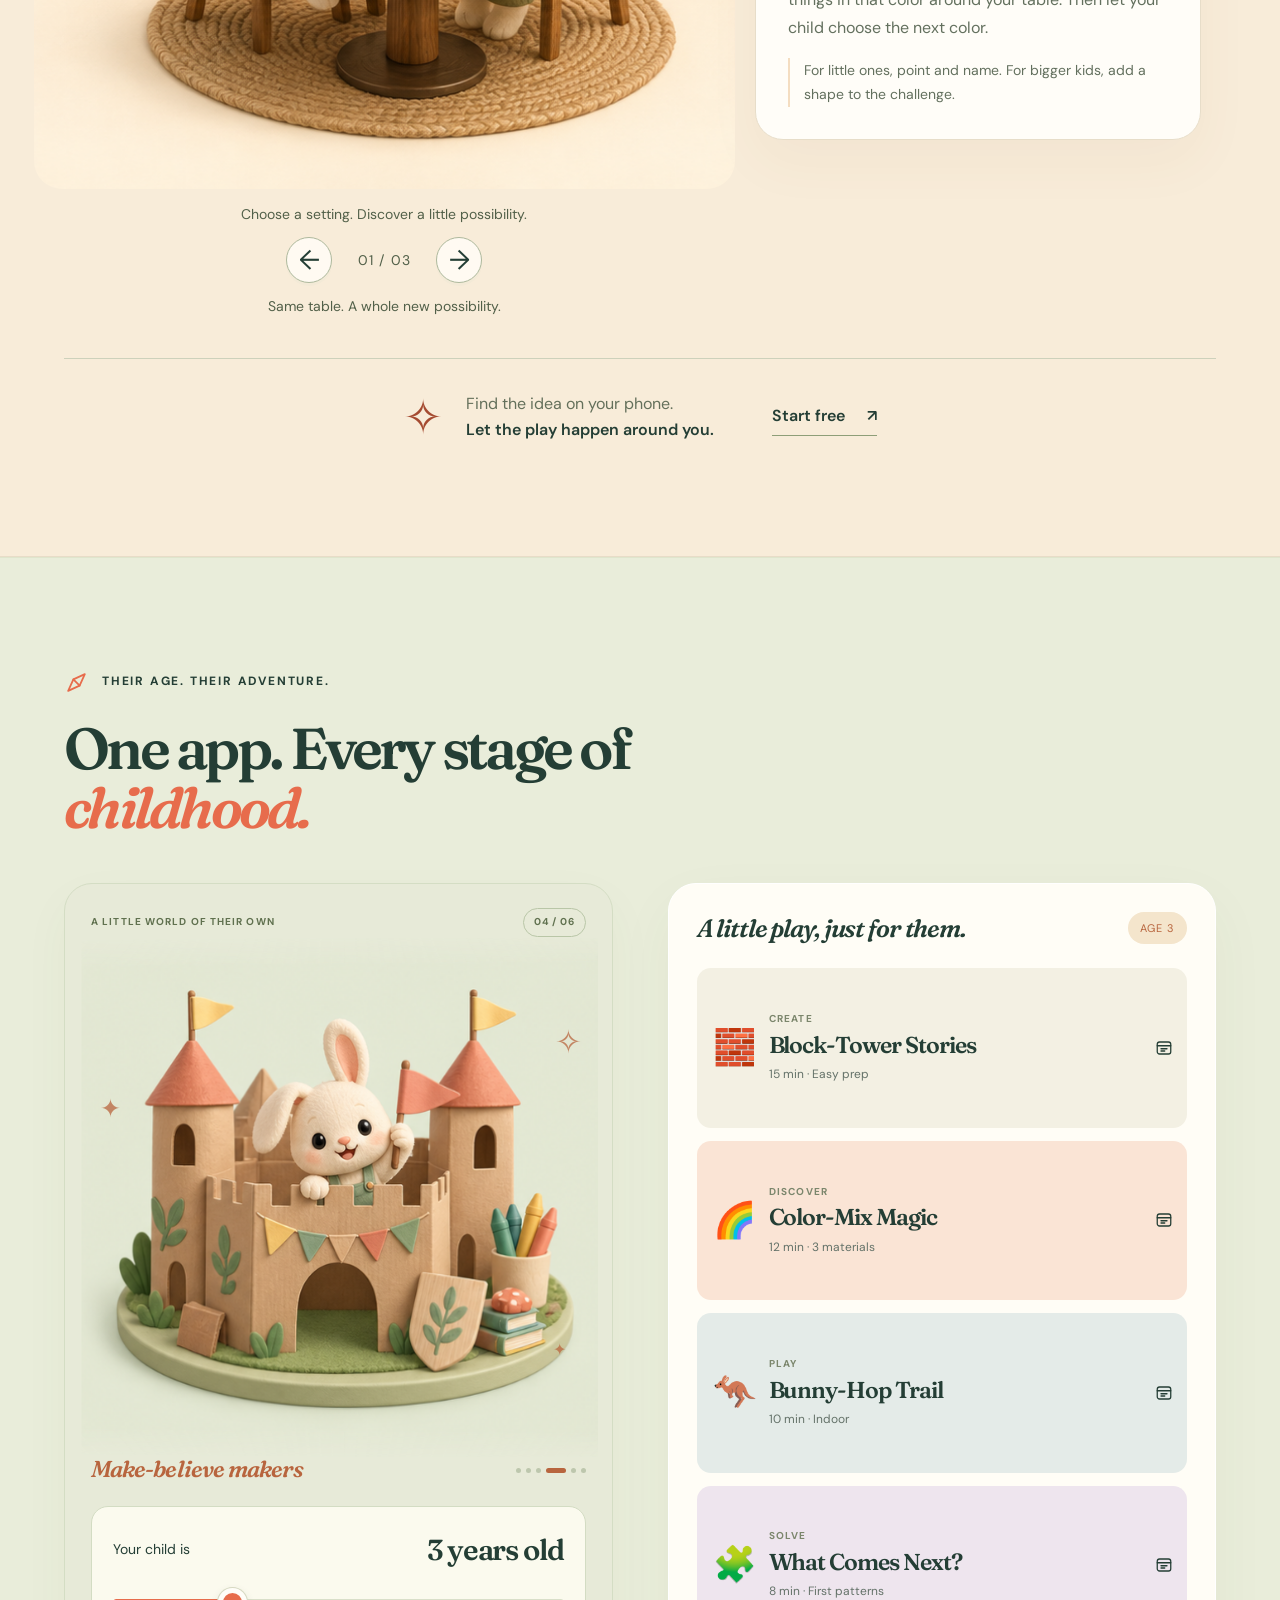
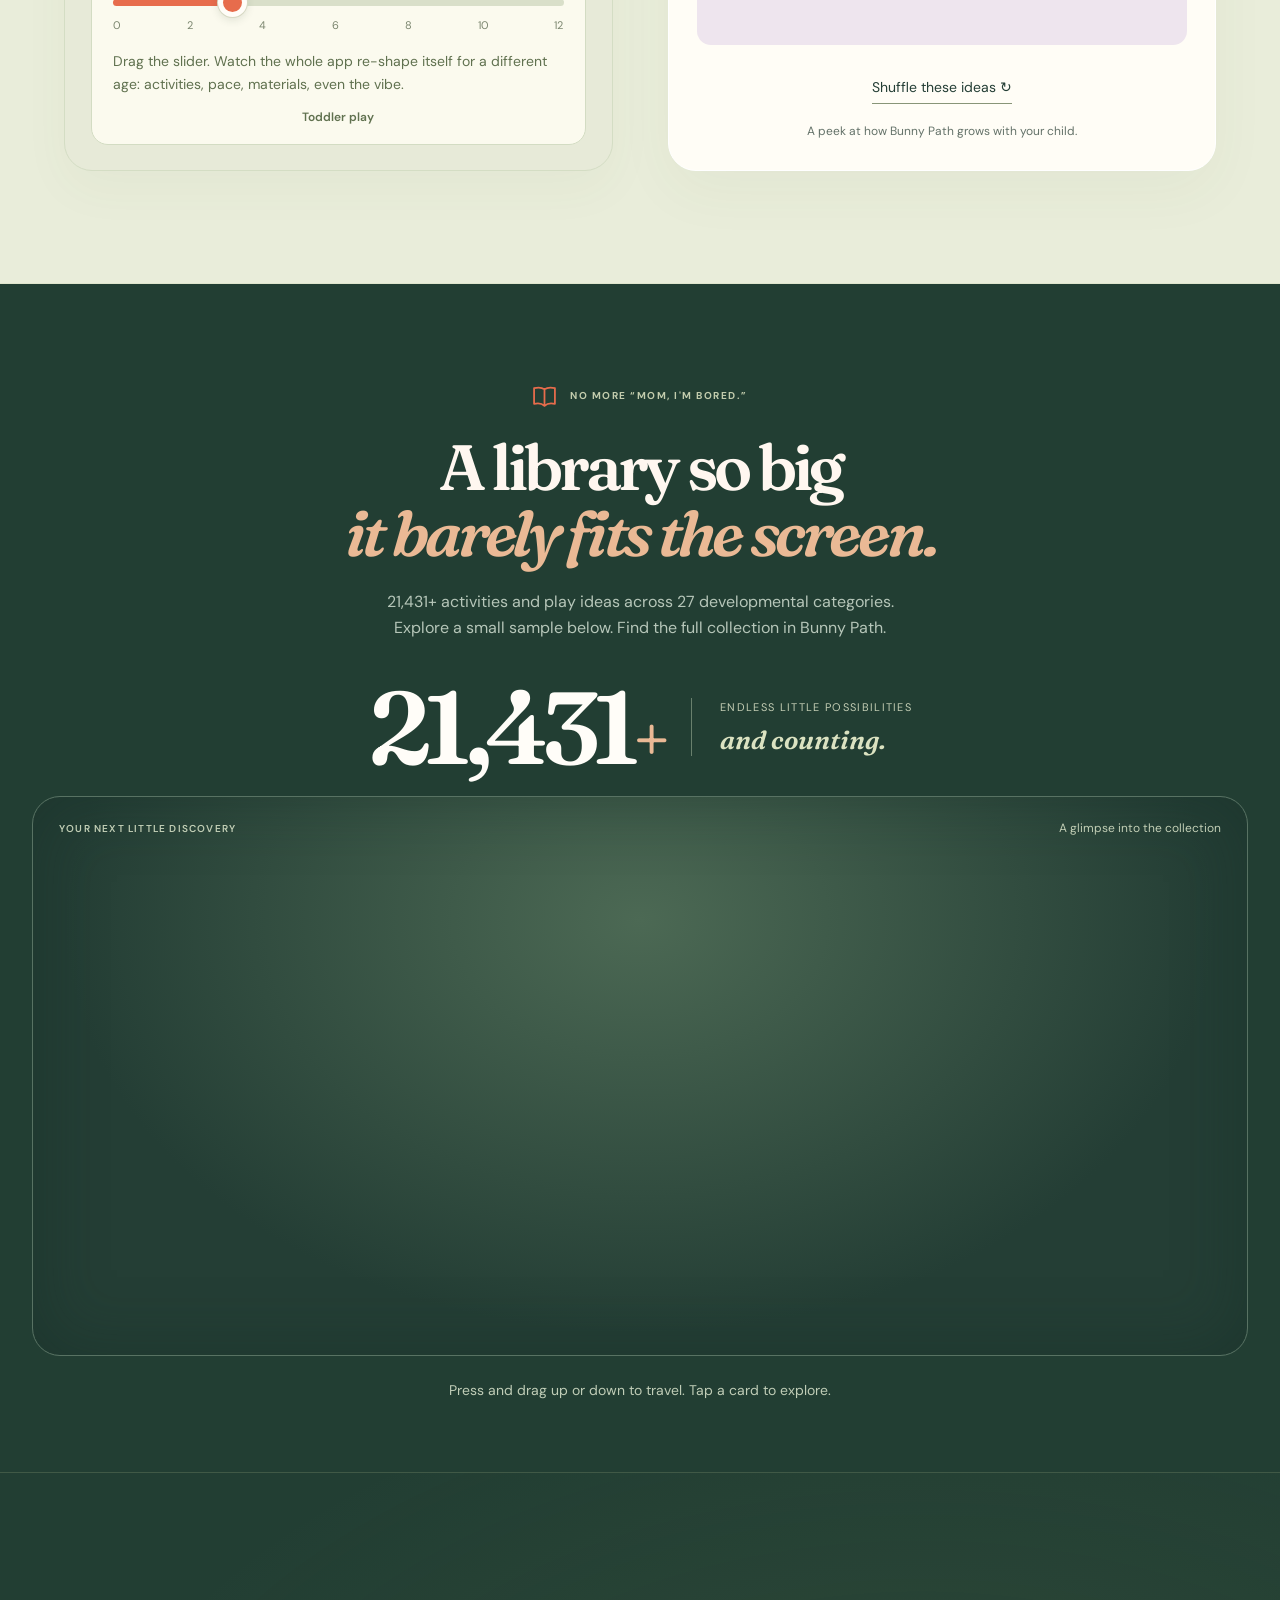
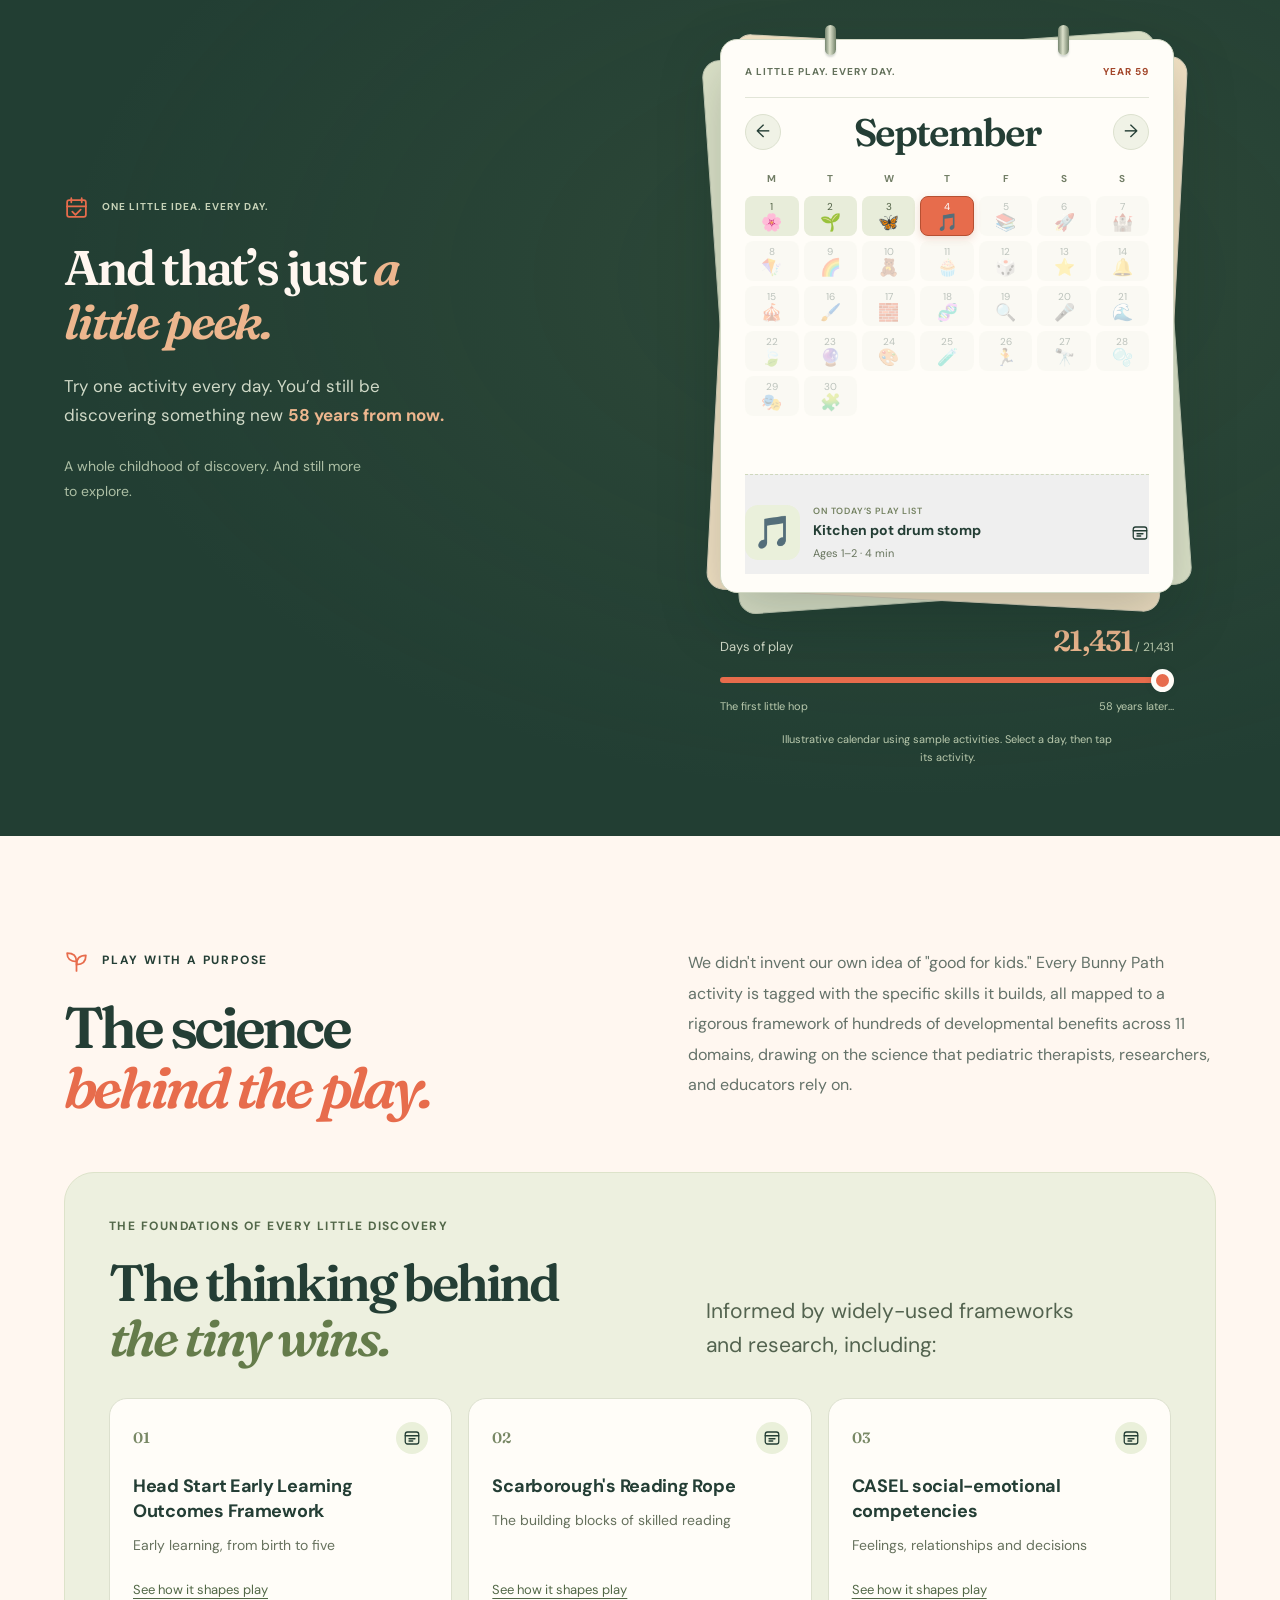
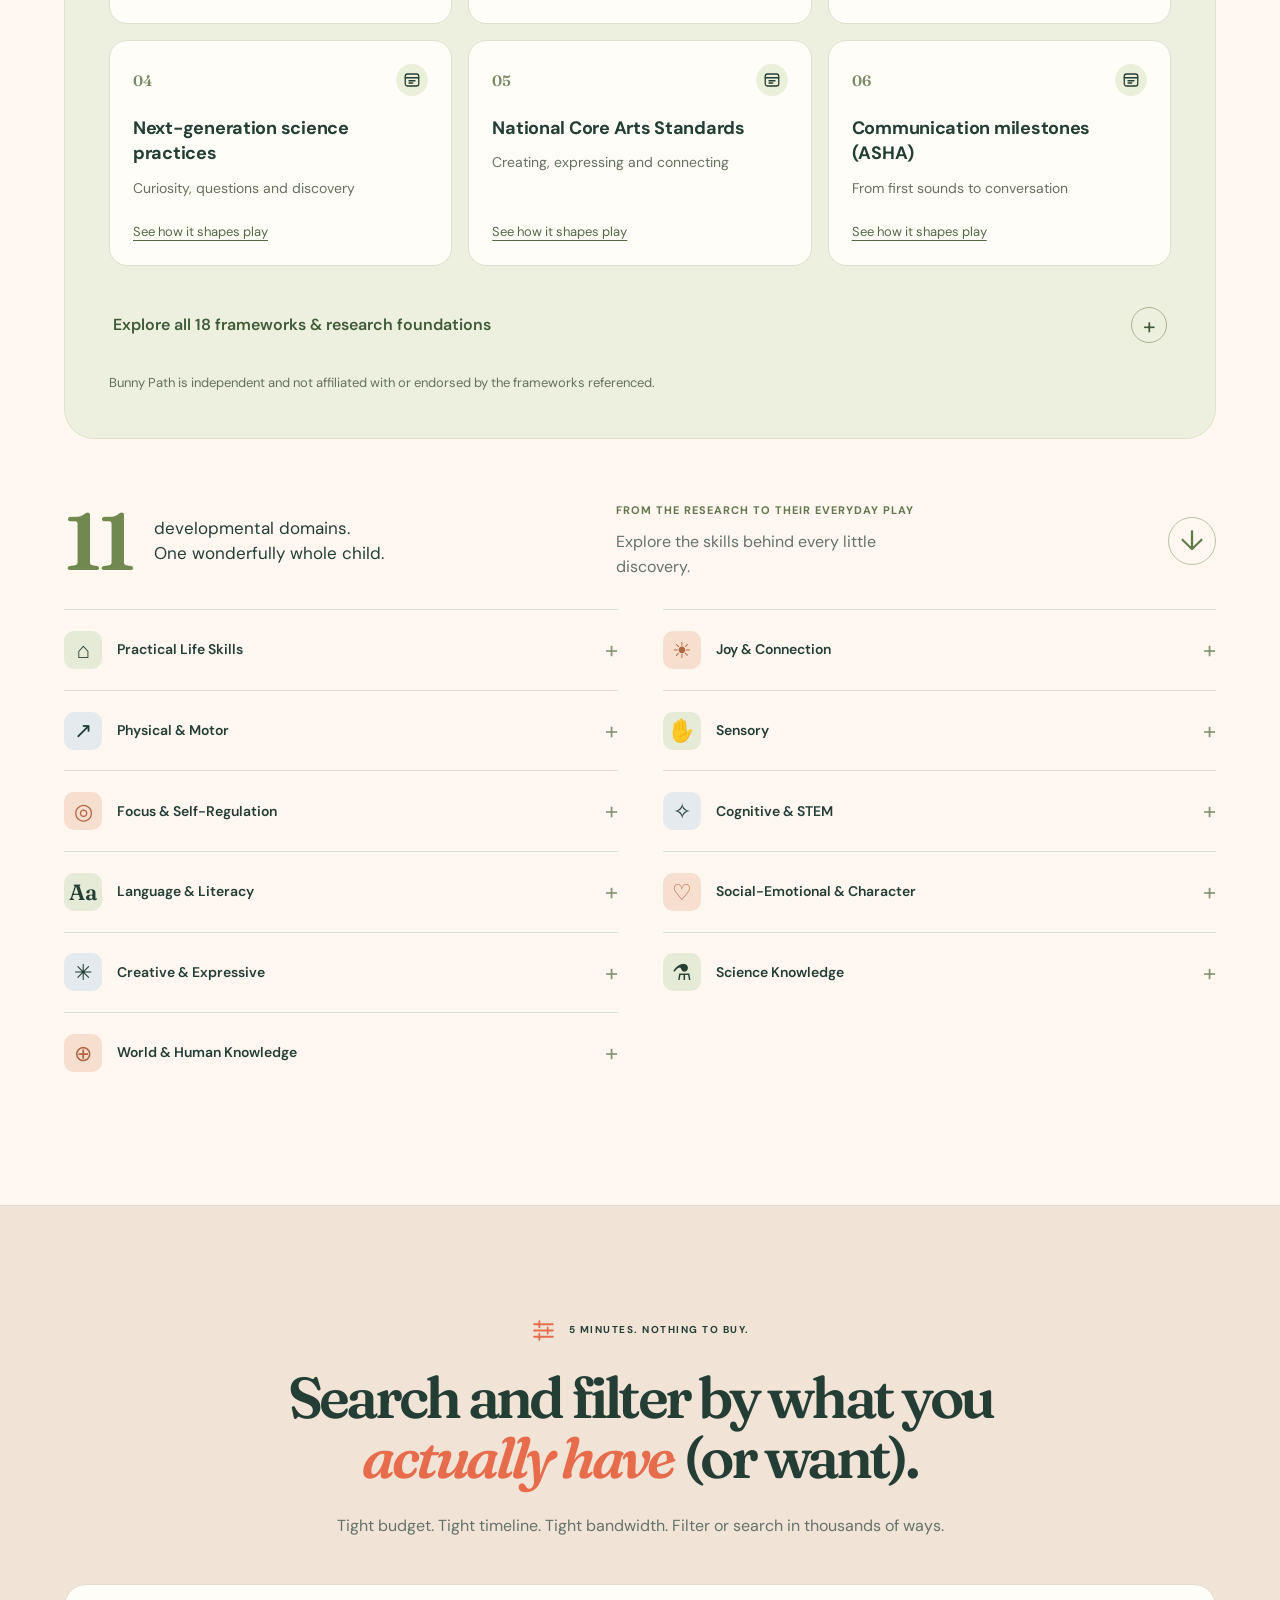
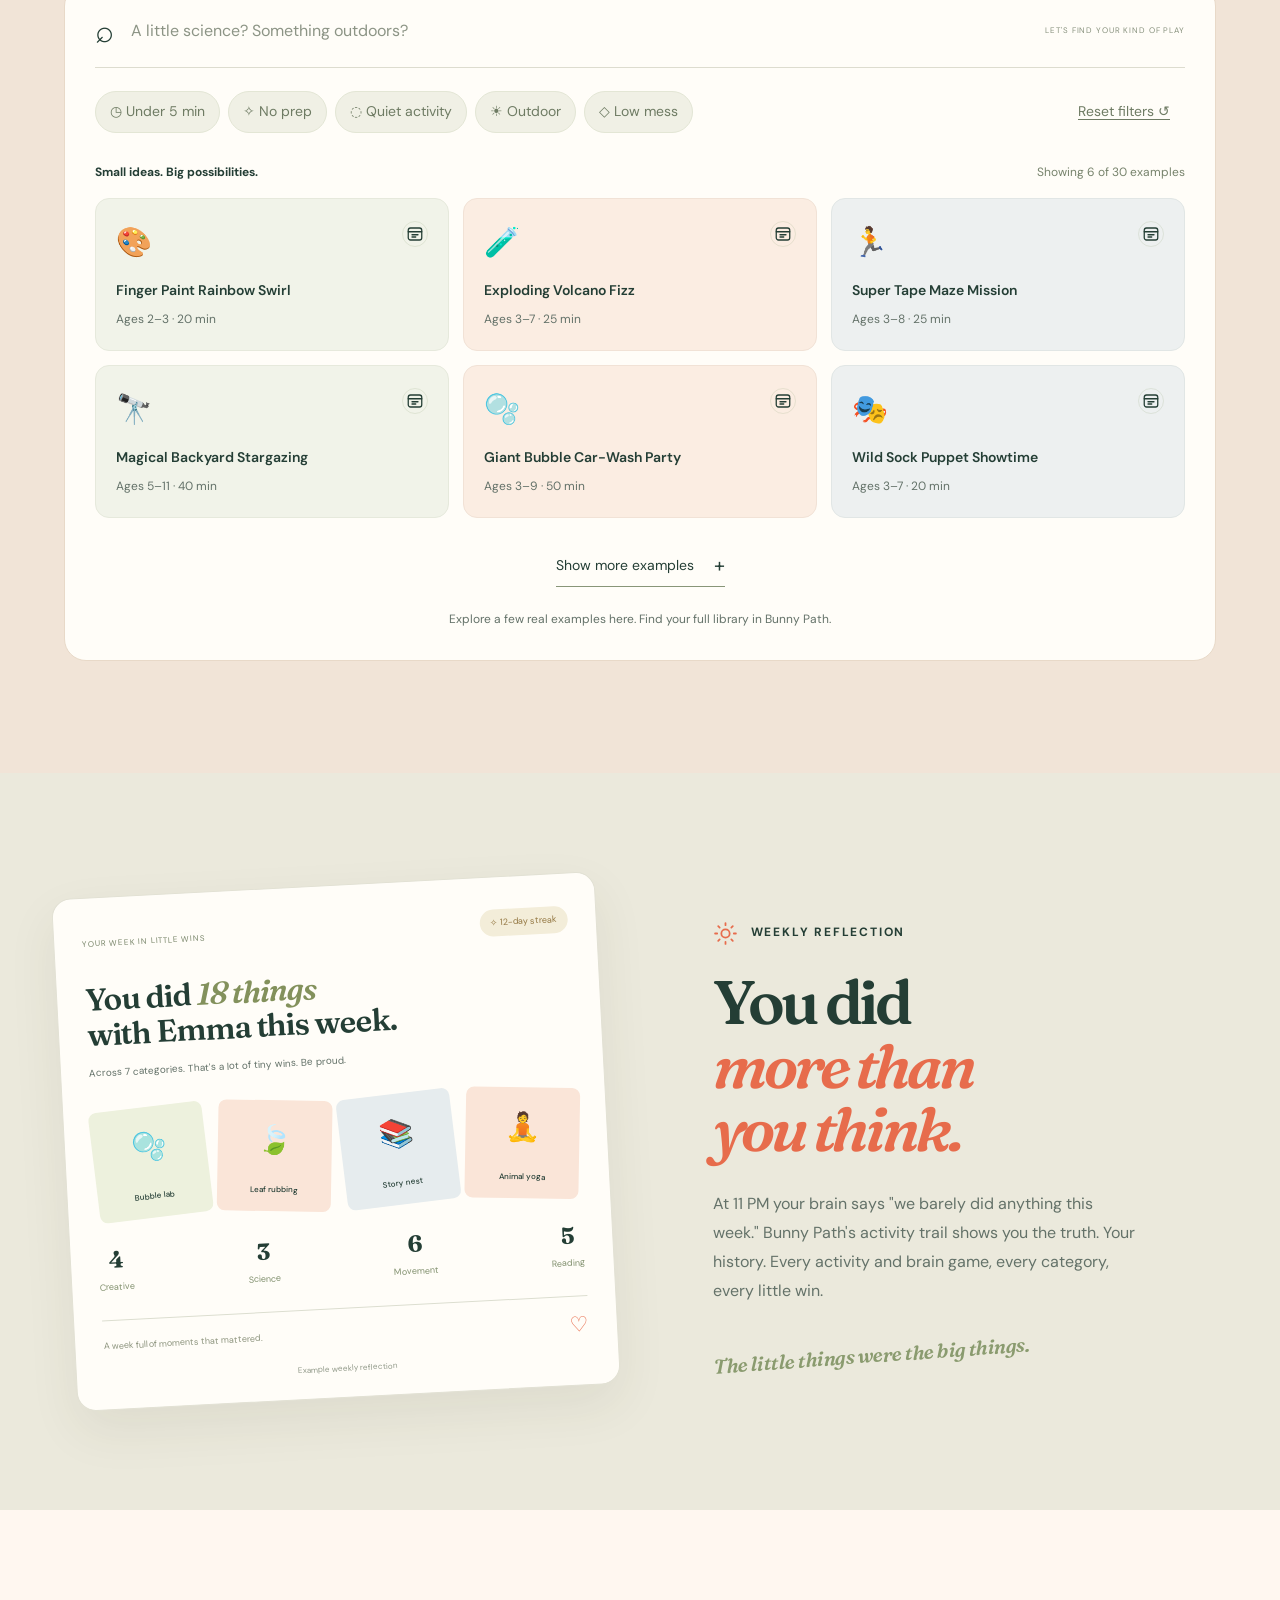
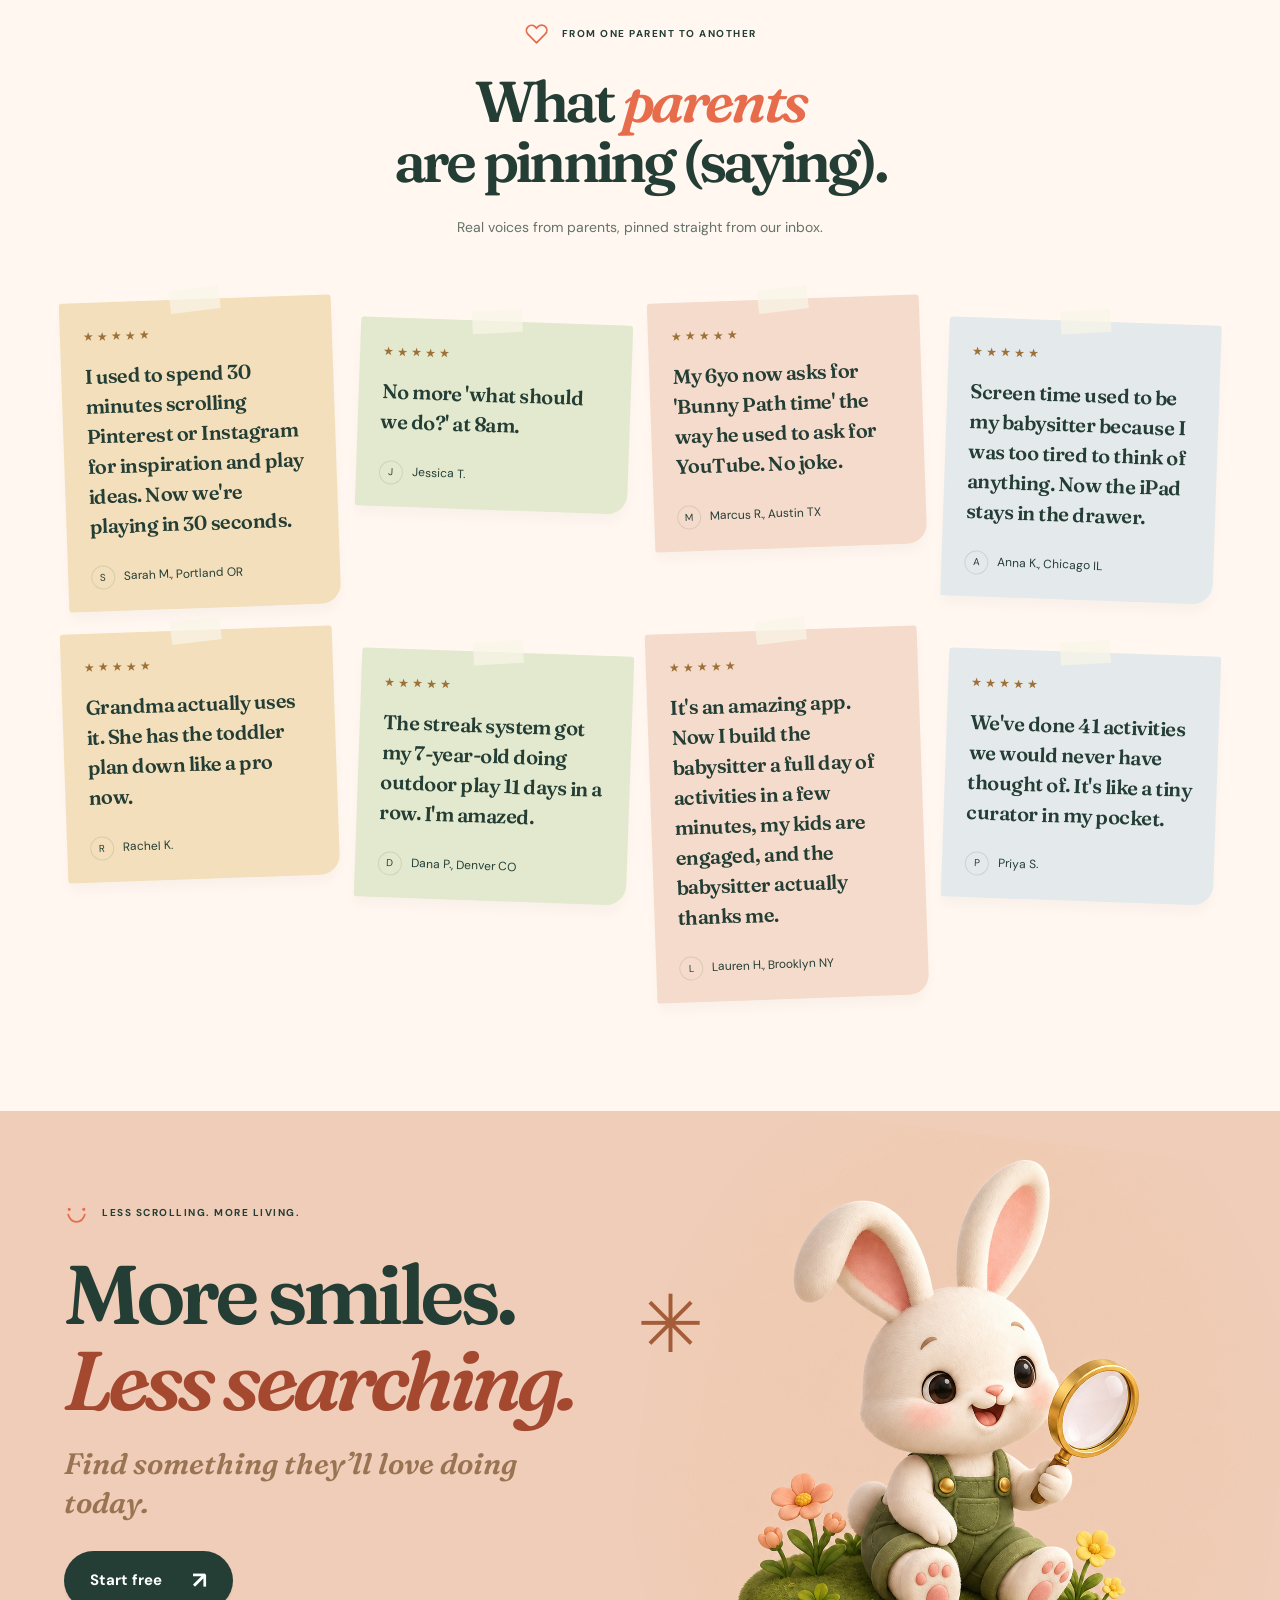
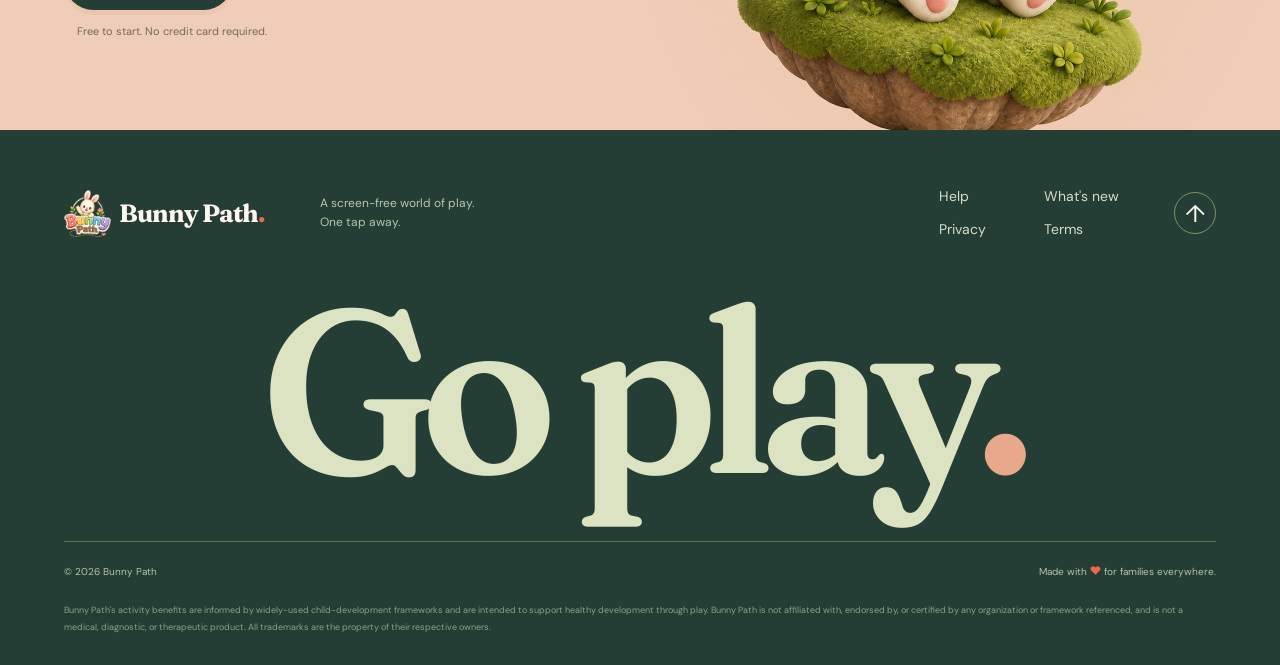
==== commit 63174bc3: "Reorder the parent testimonial heading" ====
--- a/index.html
+++ b/index.html
@@ -120,7 +120,7 @@
 <section class="filters-section" id="filters"><div class="wrap section"><div class="filter-heading reveal"><span class="eyebrow"><svg class="section-icon" viewBox="0 0 24 24" fill="none" stroke="currentColor" stroke-width="1.7" stroke-linecap="round" stroke-linejoin="round" aria-hidden="true" focusable="false"><path d="M3 6h18M3 12h18M3 18h18M8 3v6m8 0v6m-8 0v6"/></svg> 5 MINUTES. NOTHING TO BUY.</span><h2>Search and filter by what you <br><em>actually have</em> (or want).</h2><p>Tight budget. Tight timeline. Tight bandwidth. Filter or search in thousands of ways.</p></div><div class="filter-demo"><div class="search-row"><span aria-hidden="true">⌕</span><label class="sr-only" for="activity-search">Search example activities</label><input id="activity-search" type="search" placeholder="A little science? Something outdoors?" autocomplete="off"><span class="search-caption">LET'S FIND YOUR KIND OF PLAY</span></div><div class="filter-chips" role="group" aria-label="Filter example activities"><button data-filter="quick" aria-pressed="false">◷ Under 5 min</button><button data-filter="noprep" aria-pressed="false">✧ No prep</button><button data-filter="quiet" aria-pressed="false">◌ Quiet activity</button><button data-filter="outdoor" aria-pressed="false">☀ Outdoor</button><button data-filter="lowmess" aria-pressed="false">◇ Low mess</button><button class="reset-filters" id="reset-filters">Reset filters ↺</button></div><div class="filter-label"><span>Small ideas. Big possibilities.</span><span id="filter-count" role="status"></span></div><div class="filter-grid" id="filter-grid"></div><button class="text-button" id="filter-more">Show more examples <span aria-hidden="true">+</span></button><p class="filter-note">Explore a few real examples here. Find your full library in Bunny Path.</p></div></div></section>
 
 <section class="reflection-section"><div class="section wrap reflection-layout"><div class="reflection-card reveal"><div class="reflection-top"><span>YOUR WEEK IN LITTLE WINS</span><span class="streak">✧ 12-day streak</span></div><h3>You did <em>18 things</em><br>with Emma this week.</h3><p>Across 7 categories. That's a lot of tiny wins. Be proud.</p><div class="memory-grid"><div><span>🫧</span><b>Bubble lab</b></div><div><span>🍃</span><b>Leaf rubbing</b></div><div><span>📚</span><b>Story nest</b></div><div><span>🧘</span><b>Animal yoga</b></div></div><div class="memory-stats"><span><b>4</b> Creative</span><span><b>3</b> Science</span><span><b>6</b> Movement</span><span><b>5</b> Reading</span></div><div class="reflection-bottom">A week full of moments that mattered.<span aria-hidden="true">♡</span></div><span class="example-label">Example weekly reflection</span></div><div class="section-copy reveal"><div class="eyebrow"><svg class="section-icon" viewBox="0 0 24 24" fill="none" stroke="currentColor" stroke-width="1.7" stroke-linecap="round" stroke-linejoin="round" aria-hidden="true" focusable="false"><circle cx="12" cy="12" r="4"/><path d="M12 2v2m0 16v2M2 12h2m16 0h2M5 5l1.4 1.4m11.2 11.2L19 19M5 19l1.4-1.4M17.6 6.4 19 5"/></svg> WEEKLY REFLECTION</div><h2>You did<br><em>more than <br>you think.</em></h2><p>At 11 PM your brain says "we barely did anything this week." Bunny Path's activity trail shows you the truth. Your history. Every activity and brain game, every category, every little win.</p><span class="handwritten">The little things were the big things.</span></div></div></section>
-<section class="parents-section section wrap" id="parents"><div class="centered reveal"><div class="eyebrow"><svg class="section-icon" viewBox="0 0 24 24" fill="none" stroke="currentColor" stroke-width="1.7" stroke-linecap="round" stroke-linejoin="round" aria-hidden="true" focusable="false"><path d="M20.5 4.5a5 5 0 0 0-7.1 0L12 6l-1.4-1.5a5 5 0 0 0-7.1 7L12 20l8.5-8.5a5 5 0 0 0 0-7Z"/></svg> FROM ONE PARENT TO ANOTHER</div><h2>What <em>parents</em><br>are (saying) pinning.</h2><p>Real voices from parents, pinned straight from our inbox.</p></div><div class="testimonials"><figure class="quote quote-0 reveal"><div class="quote-star" aria-label="5 out of 5 stars">★★★★★</div><blockquote>I used to spend 30 minutes scrolling Pinterest or Instagram for inspiration and play ideas. Now we're playing in 30 seconds.</blockquote><figcaption><span>S</span>Sarah M., Portland OR</figcaption></figure><figure class="quote quote-1 reveal"><div class="quote-star" aria-label="5 out of 5 stars">★★★★★</div><blockquote>No more 'what should we do?' at 8am.</blockquote><figcaption><span>J</span>Jessica T.</figcaption></figure><figure class="quote quote-2 reveal"><div class="quote-star" aria-label="5 out of 5 stars">★★★★★</div><blockquote>My 6yo now asks for 'Bunny Path time' the way he used to ask for YouTube. No joke.</blockquote><figcaption><span>M</span>Marcus R., Austin TX</figcaption></figure><figure class="quote quote-3 reveal"><div class="quote-star" aria-label="5 out of 5 stars">★★★★★</div><blockquote>Screen time used to be my babysitter because I was too tired to think of anything. Now the iPad stays in the drawer.</blockquote><figcaption><span>A</span>Anna K., Chicago IL</figcaption></figure><figure class="quote quote-0 reveal"><div class="quote-star" aria-label="5 out of 5 stars">★★★★★</div><blockquote>Grandma actually uses it. She has the toddler plan down like a pro now.</blockquote><figcaption><span>R</span>Rachel K.</figcaption></figure><figure class="quote quote-1 reveal"><div class="quote-star" aria-label="5 out of 5 stars">★★★★★</div><blockquote>The streak system got my 7-year-old doing outdoor play 11 days in a row. I'm amazed.</blockquote><figcaption><span>D</span>Dana P., Denver CO</figcaption></figure><figure class="quote quote-2 reveal"><div class="quote-star" aria-label="5 out of 5 stars">★★★★★</div><blockquote>It's an amazing app. Now I build the babysitter a full day of activities in a few minutes, my kids are engaged, and the babysitter actually thanks me.</blockquote><figcaption><span>L</span>Lauren H., Brooklyn NY</figcaption></figure><figure class="quote quote-3 reveal"><div class="quote-star" aria-label="5 out of 5 stars">★★★★★</div><blockquote>We've done 41 activities we would never have thought of. It's like a tiny curator in my pocket.</blockquote><figcaption><span>P</span>Priya S.</figcaption></figure></div></section>
+<section class="parents-section section wrap" id="parents"><div class="centered reveal"><div class="eyebrow"><svg class="section-icon" viewBox="0 0 24 24" fill="none" stroke="currentColor" stroke-width="1.7" stroke-linecap="round" stroke-linejoin="round" aria-hidden="true" focusable="false"><path d="M20.5 4.5a5 5 0 0 0-7.1 0L12 6l-1.4-1.5a5 5 0 0 0-7.1 7L12 20l8.5-8.5a5 5 0 0 0 0-7Z"/></svg> FROM ONE PARENT TO ANOTHER</div><h2>What <em>parents</em><br>are pinning (saying).</h2><p>Real voices from parents, pinned straight from our inbox.</p></div><div class="testimonials"><figure class="quote quote-0 reveal"><div class="quote-star" aria-label="5 out of 5 stars">★★★★★</div><blockquote>I used to spend 30 minutes scrolling Pinterest or Instagram for inspiration and play ideas. Now we're playing in 30 seconds.</blockquote><figcaption><span>S</span>Sarah M., Portland OR</figcaption></figure><figure class="quote quote-1 reveal"><div class="quote-star" aria-label="5 out of 5 stars">★★★★★</div><blockquote>No more 'what should we do?' at 8am.</blockquote><figcaption><span>J</span>Jessica T.</figcaption></figure><figure class="quote quote-2 reveal"><div class="quote-star" aria-label="5 out of 5 stars">★★★★★</div><blockquote>My 6yo now asks for 'Bunny Path time' the way he used to ask for YouTube. No joke.</blockquote><figcaption><span>M</span>Marcus R., Austin TX</figcaption></figure><figure class="quote quote-3 reveal"><div class="quote-star" aria-label="5 out of 5 stars">★★★★★</div><blockquote>Screen time used to be my babysitter because I was too tired to think of anything. Now the iPad stays in the drawer.</blockquote><figcaption><span>A</span>Anna K., Chicago IL</figcaption></figure><figure class="quote quote-0 reveal"><div class="quote-star" aria-label="5 out of 5 stars">★★★★★</div><blockquote>Grandma actually uses it. She has the toddler plan down like a pro now.</blockquote><figcaption><span>R</span>Rachel K.</figcaption></figure><figure class="quote quote-1 reveal"><div class="quote-star" aria-label="5 out of 5 stars">★★★★★</div><blockquote>The streak system got my 7-year-old doing outdoor play 11 days in a row. I'm amazed.</blockquote><figcaption><span>D</span>Dana P., Denver CO</figcaption></figure><figure class="quote quote-2 reveal"><div class="quote-star" aria-label="5 out of 5 stars">★★★★★</div><blockquote>It's an amazing app. Now I build the babysitter a full day of activities in a few minutes, my kids are engaged, and the babysitter actually thanks me.</blockquote><figcaption><span>L</span>Lauren H., Brooklyn NY</figcaption></figure><figure class="quote quote-3 reveal"><div class="quote-star" aria-label="5 out of 5 stars">★★★★★</div><blockquote>We've done 41 activities we would never have thought of. It's like a tiny curator in my pocket.</blockquote><figcaption><span>P</span>Priya S.</figcaption></figure></div></section>
 
 <section class="final-cta"><div class="wrap final-inner"><span class="eyebrow"><svg class="section-icon" viewBox="0 0 24 24" fill="none" stroke="currentColor" stroke-width="1.7" stroke-linecap="round" stroke-linejoin="round" aria-hidden="true" focusable="false"><path d="M5 8h.01M19 8h.01" stroke-width="3"/><path d="M4 13c1.5 5 4 7 8 7s6.5-2 8-7"/></svg> LESS SCROLLING. MORE LIVING.</span><h2>More smiles. <br><em>Less searching.</em></h2><p>Find something they’ll love doing today.</p><a class="button" href="https://app.bunnypath.com">Start free <span aria-hidden="true">↗</span></a><span class="reassure">Free to start. No credit card required.</span><img src="/assets/bunny-closing.png" alt="" width="1254" height="1254" loading="lazy" decoding="async"><span class="cta-spark" aria-hidden="true">✳</span></div></section>
 <footer class="site-footer"><div class="wrap"><div class="footer-top"><a class="brand" href="#hero-section"><img src="/brand/bunnypath-logo-nav@2x.webp" width="57" height="57" alt=""><span>Bunny Path<span class="brand-dot">.</span></span></a><p>A screen-free world of play.<br>One tap away.</p><div class="footer-links"><a href="/help/">Help</a><a href="/whats-new/">What's new</a><a href="/legal/privacy/">Privacy</a><a href="/legal/terms/">Terms</a></div><a class="back-top" href="#hero-section" aria-label="Back to top">↑</a></div><div class="footer-wordmark" aria-hidden="true">Go play<span>.</span></div><div class="footer-bottom"><span>© <span id="year">2026</span> Bunny Path</span><span>Made with <svg class="footer-heart" viewBox="0 0 24 24" aria-hidden="true"><path d="M20.8 4.6a5.5 5.5 0 0 0-7.8 0L12 5.7l-1.1-1.1a5.5 5.5 0 0 0-7.8 7.8L12 21l8.8-8.6a5.5 5.5 0 0 0 0-7.8Z"/></svg><span class="sr-only">love</span> for families everywhere.</span></div><p class="footer-fine">Bunny Path's activity benefits are informed by widely-used child-development frameworks and are intended to support healthy development through play. Bunny Path is not affiliated with, endorsed by, or certified by any organization or framework referenced, and is not a medical, diagnostic, or therapeutic product. All trademarks are the property of their respective owners.</p></div></footer>
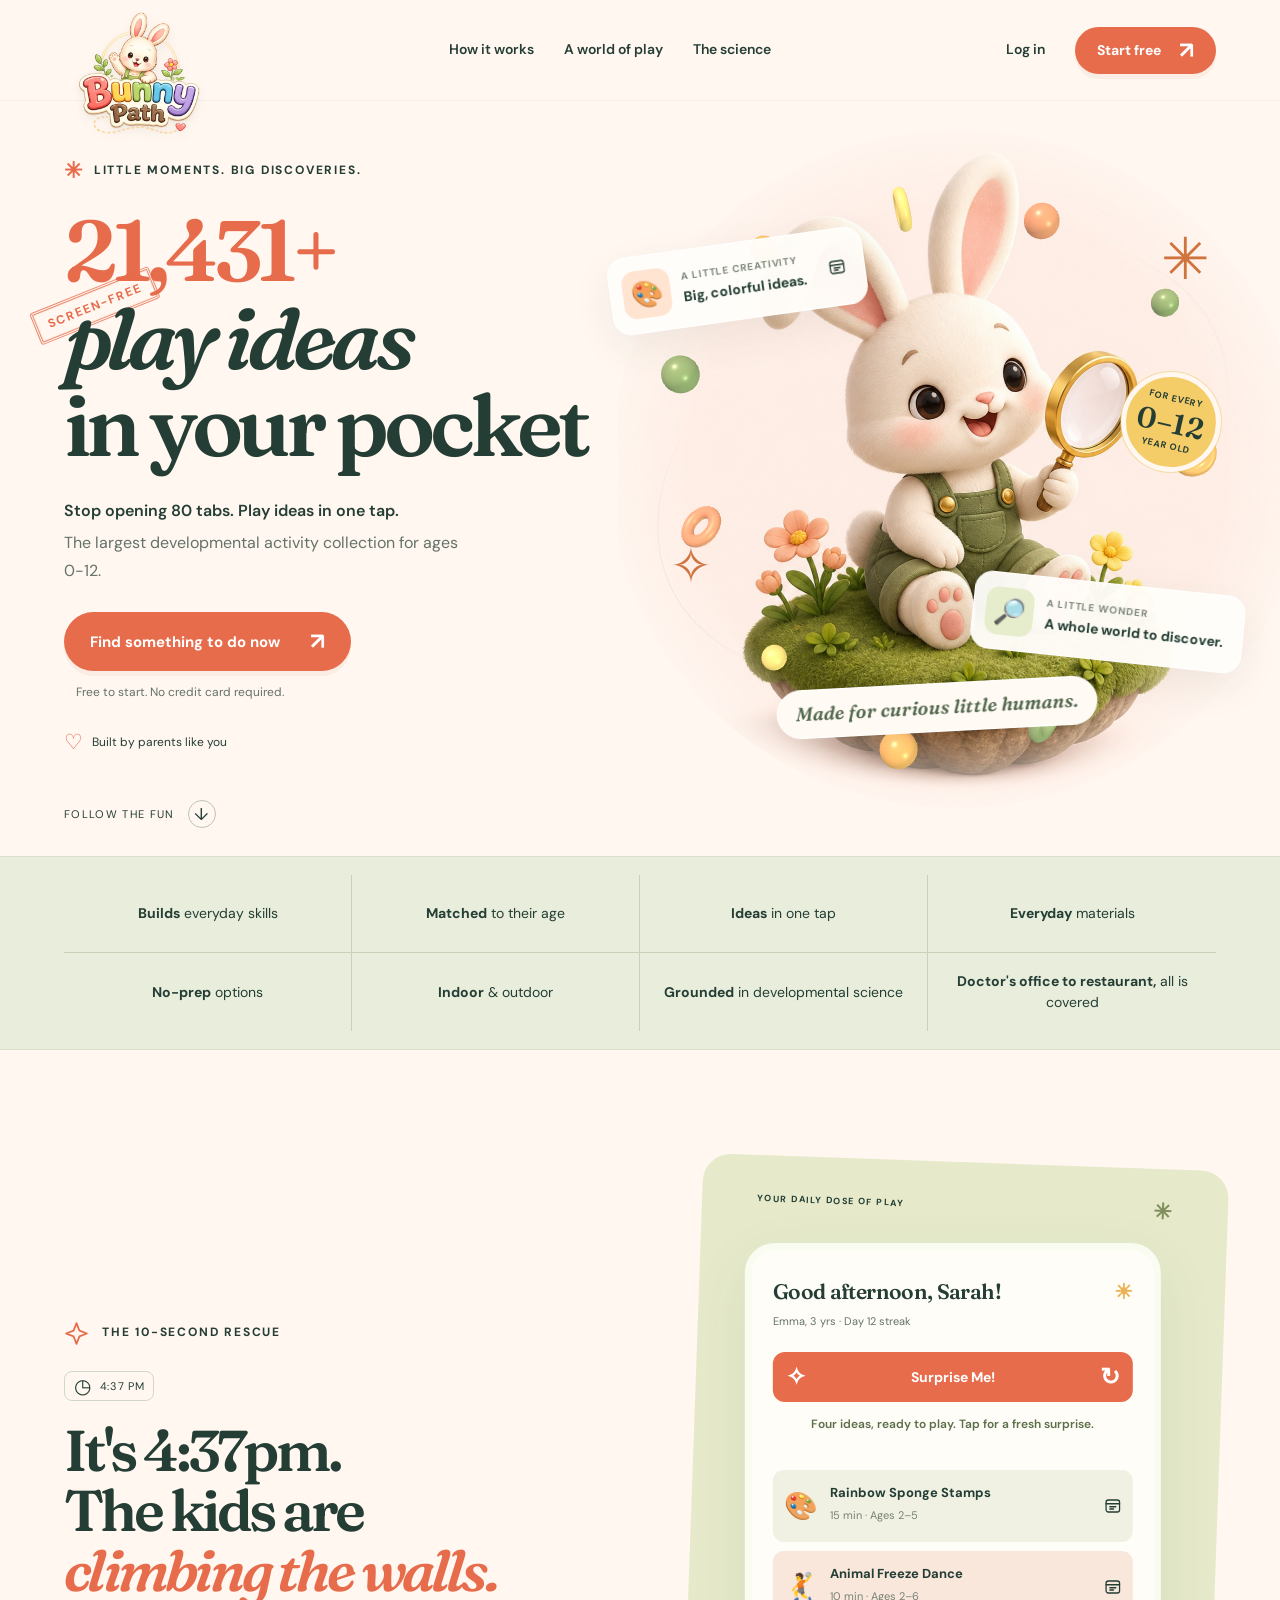
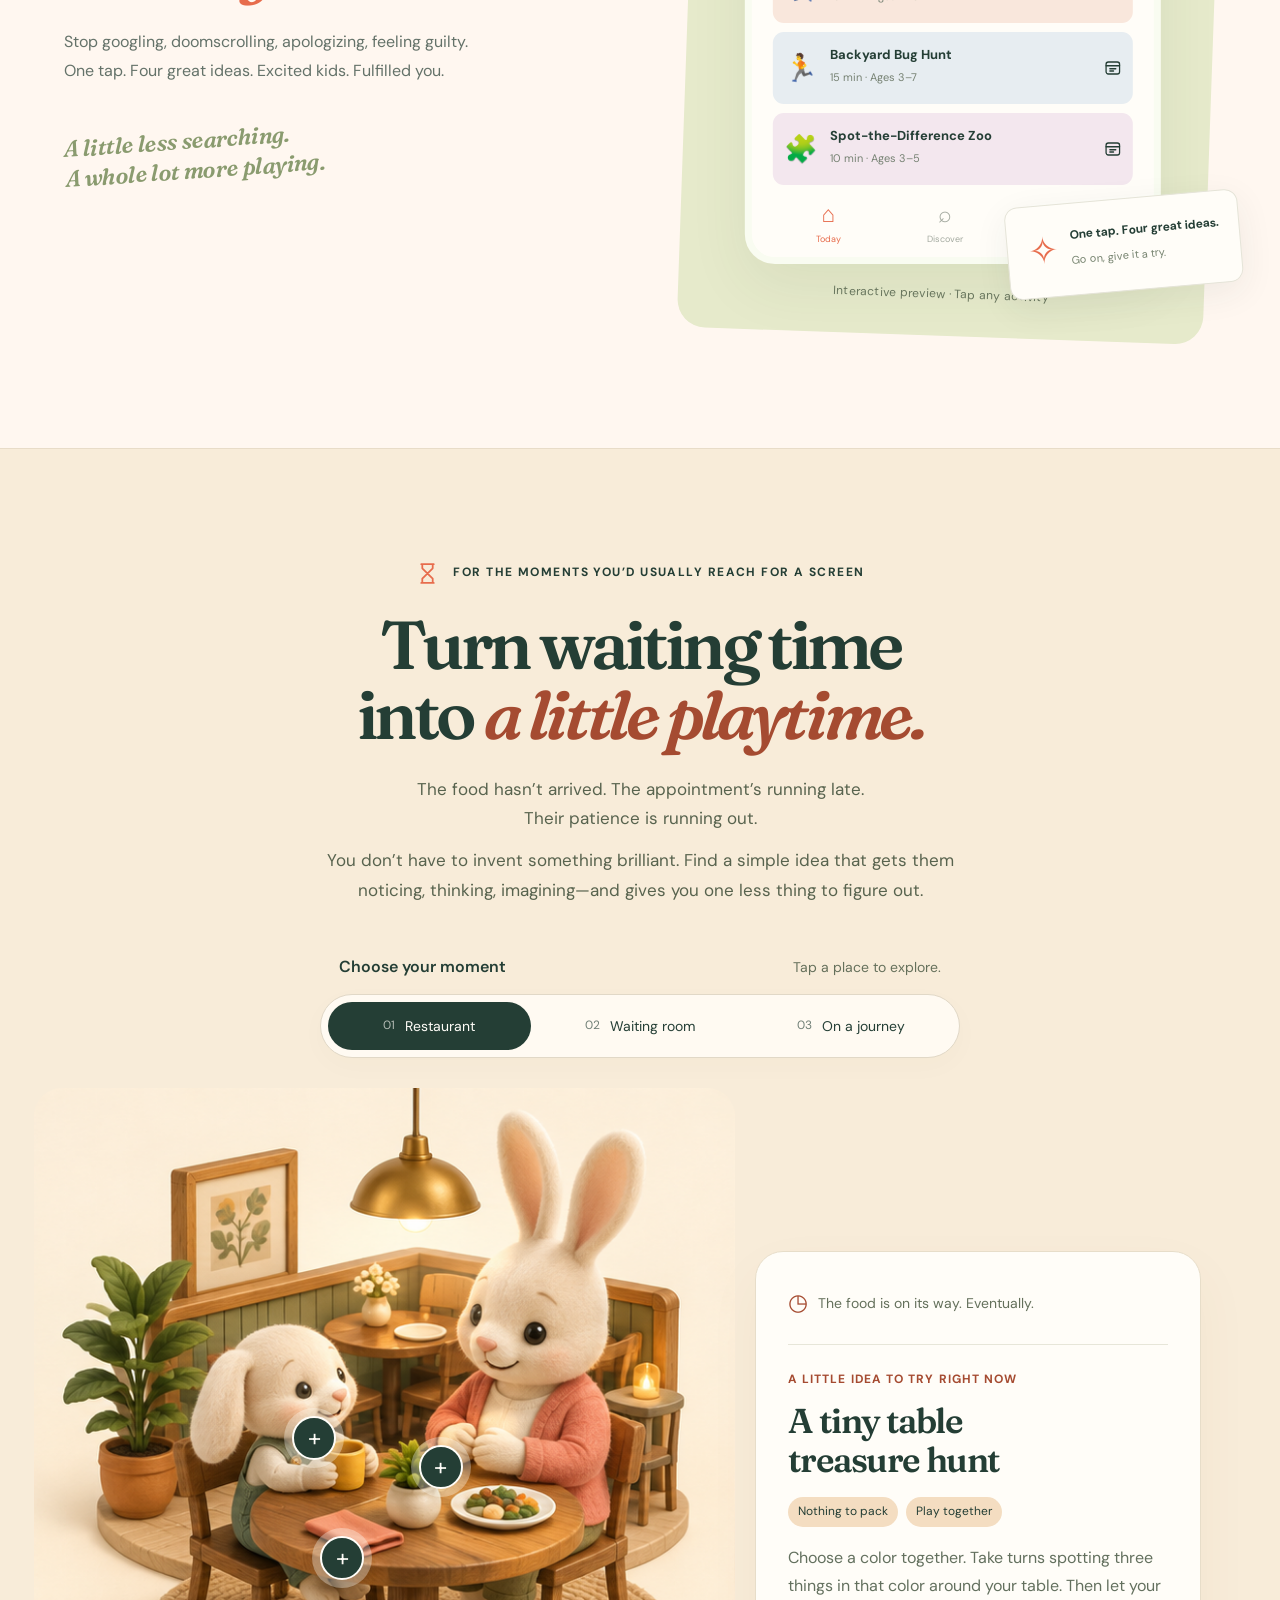
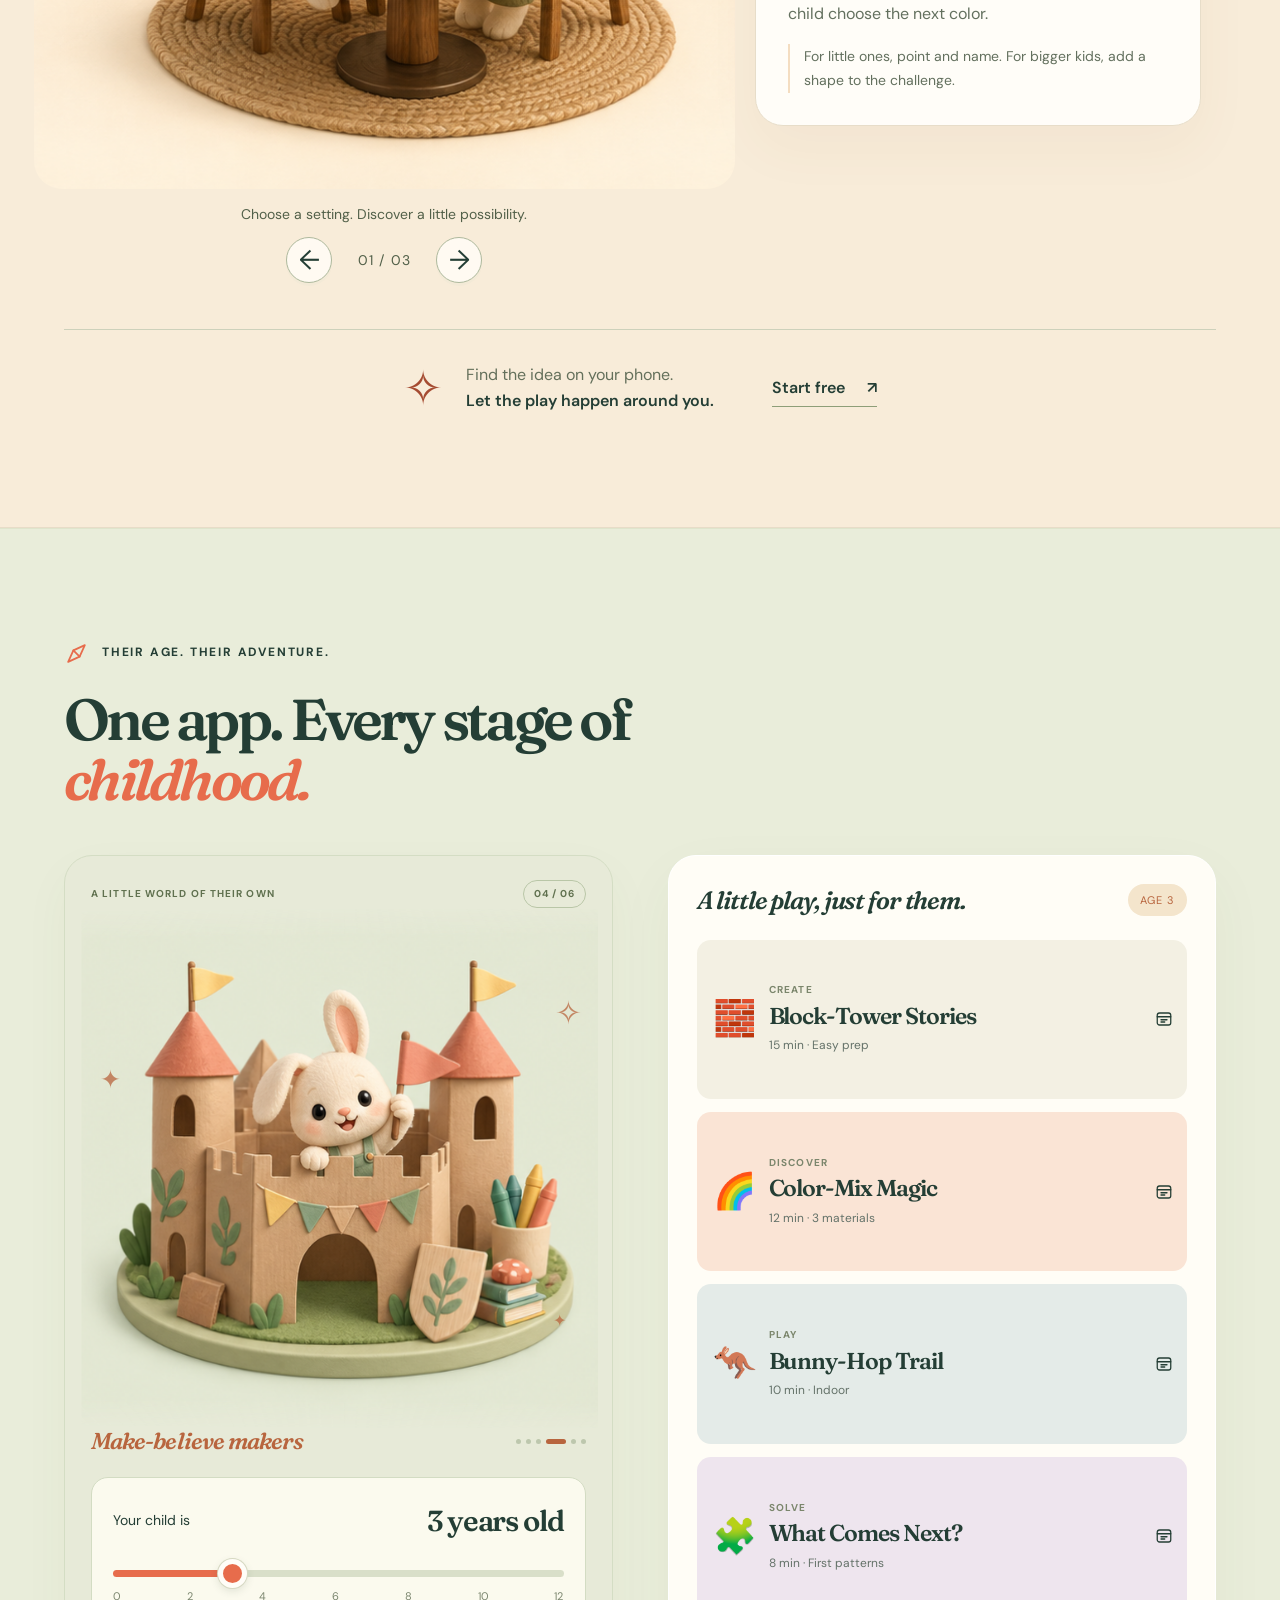
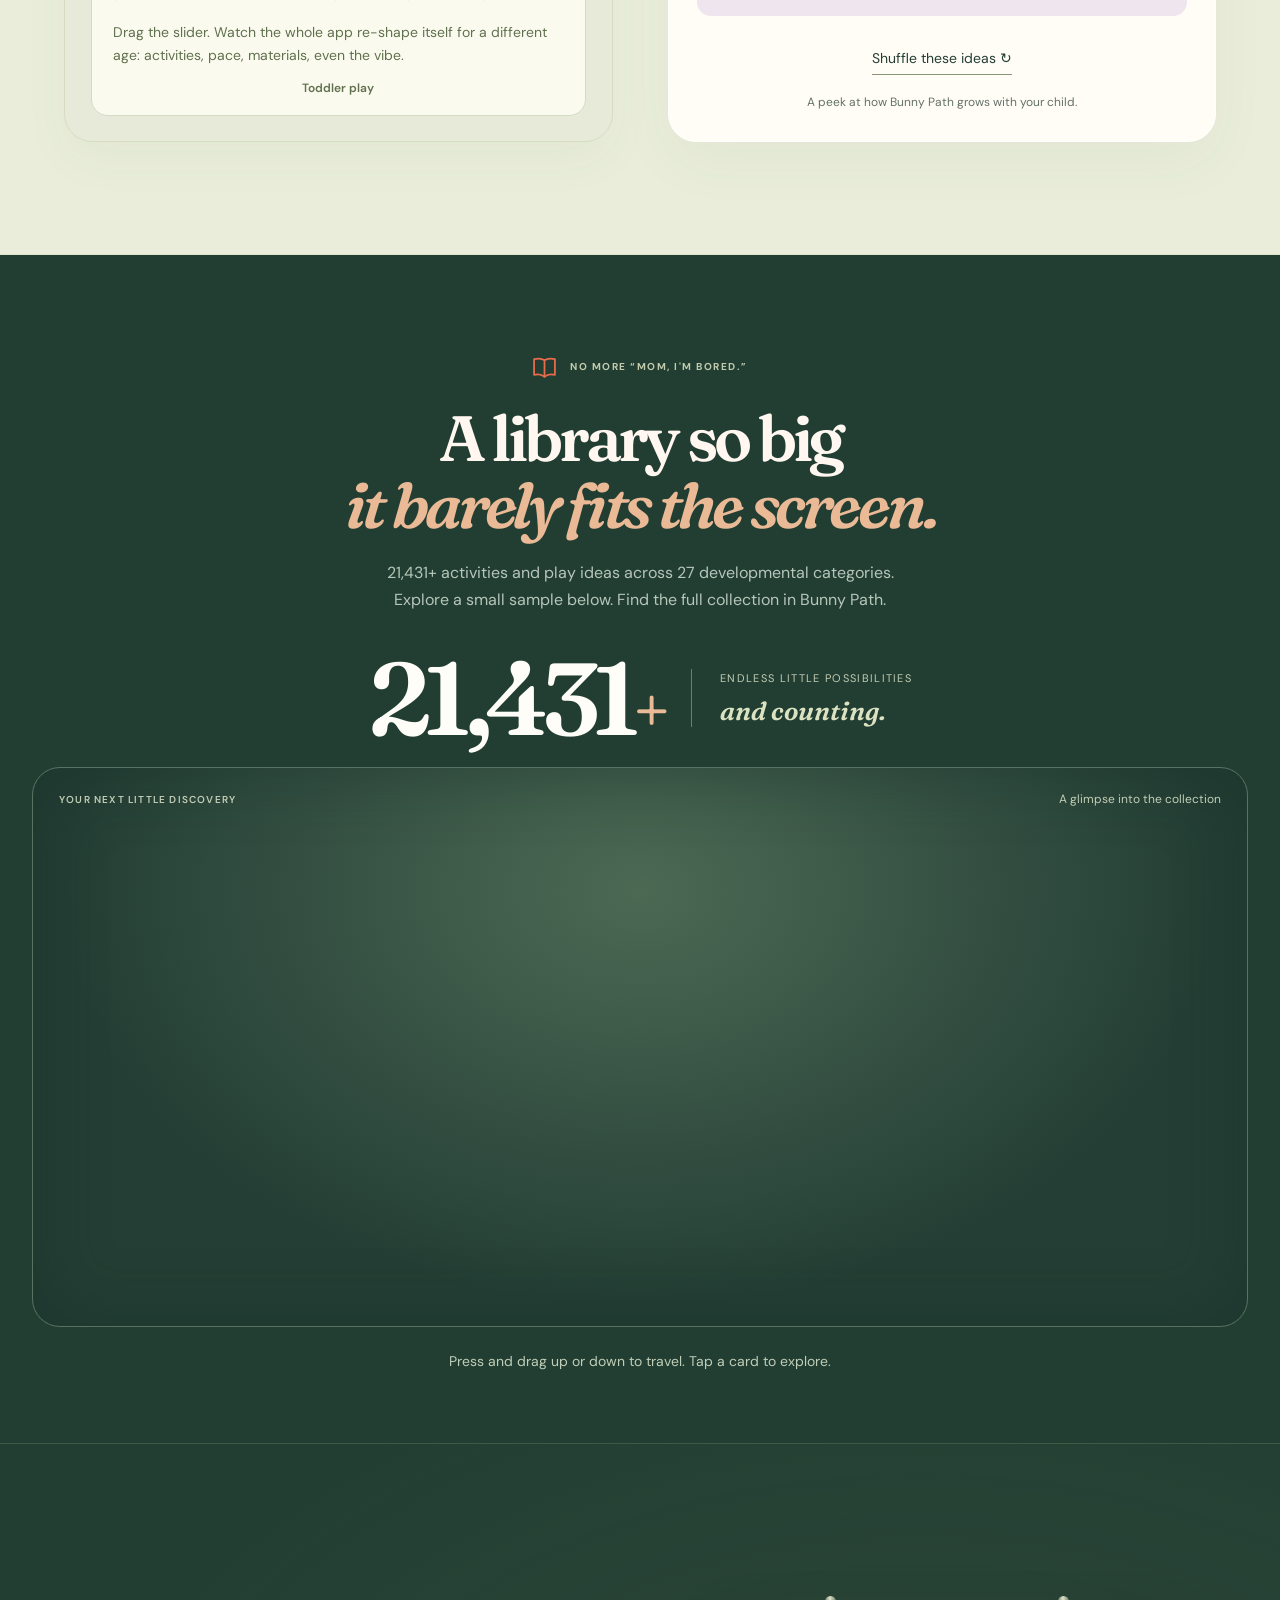
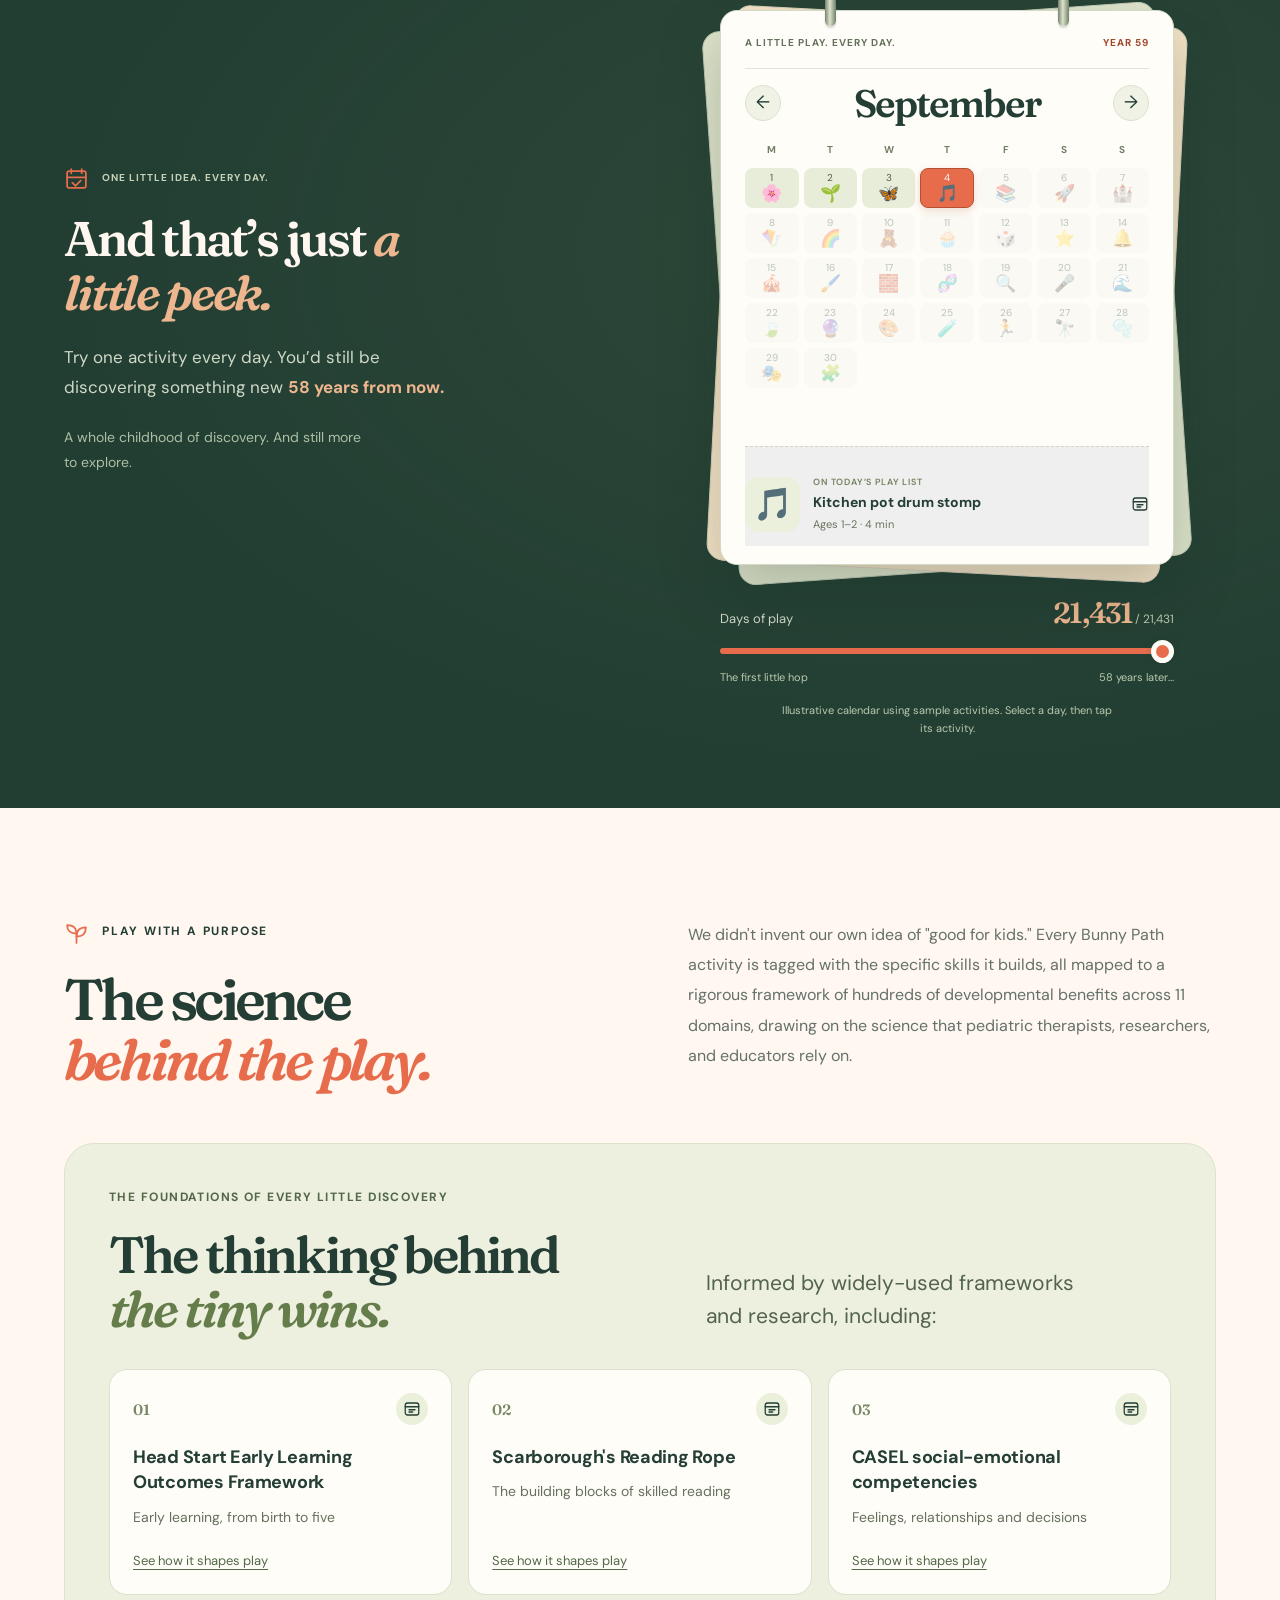
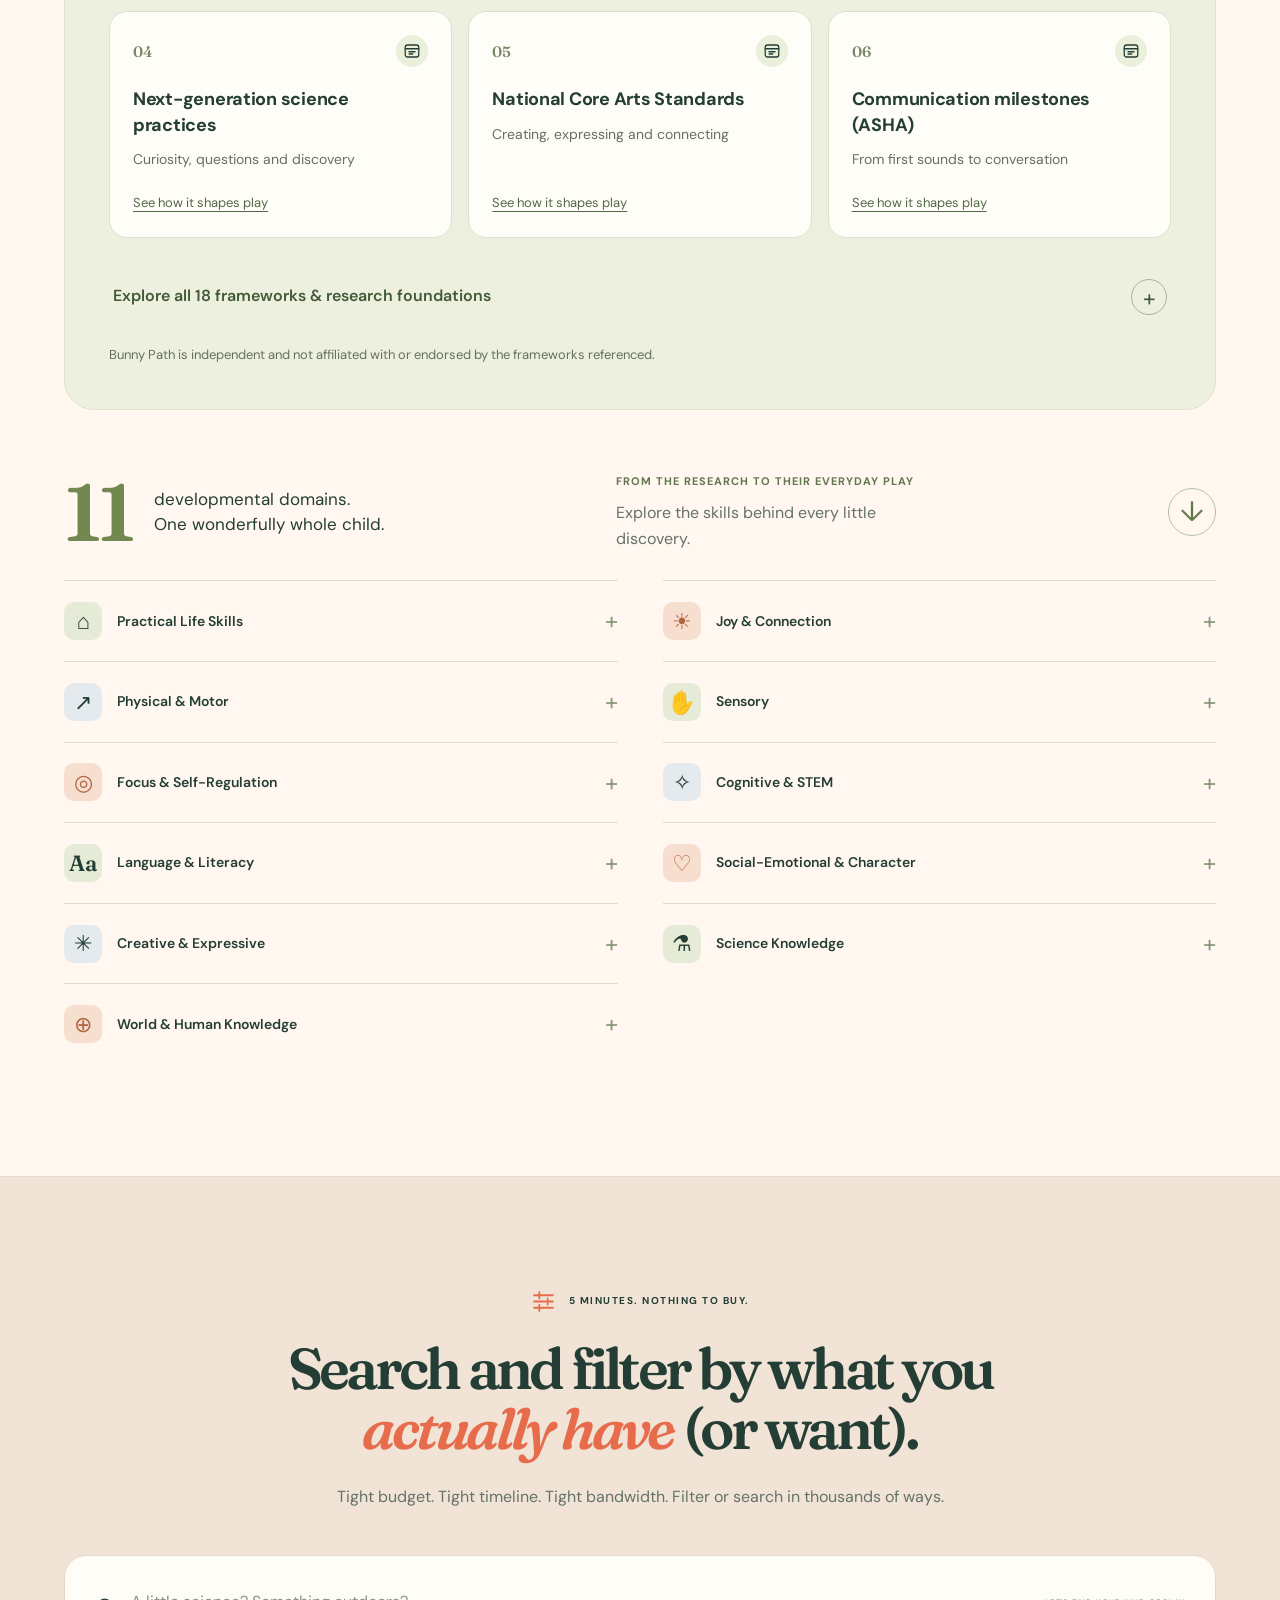
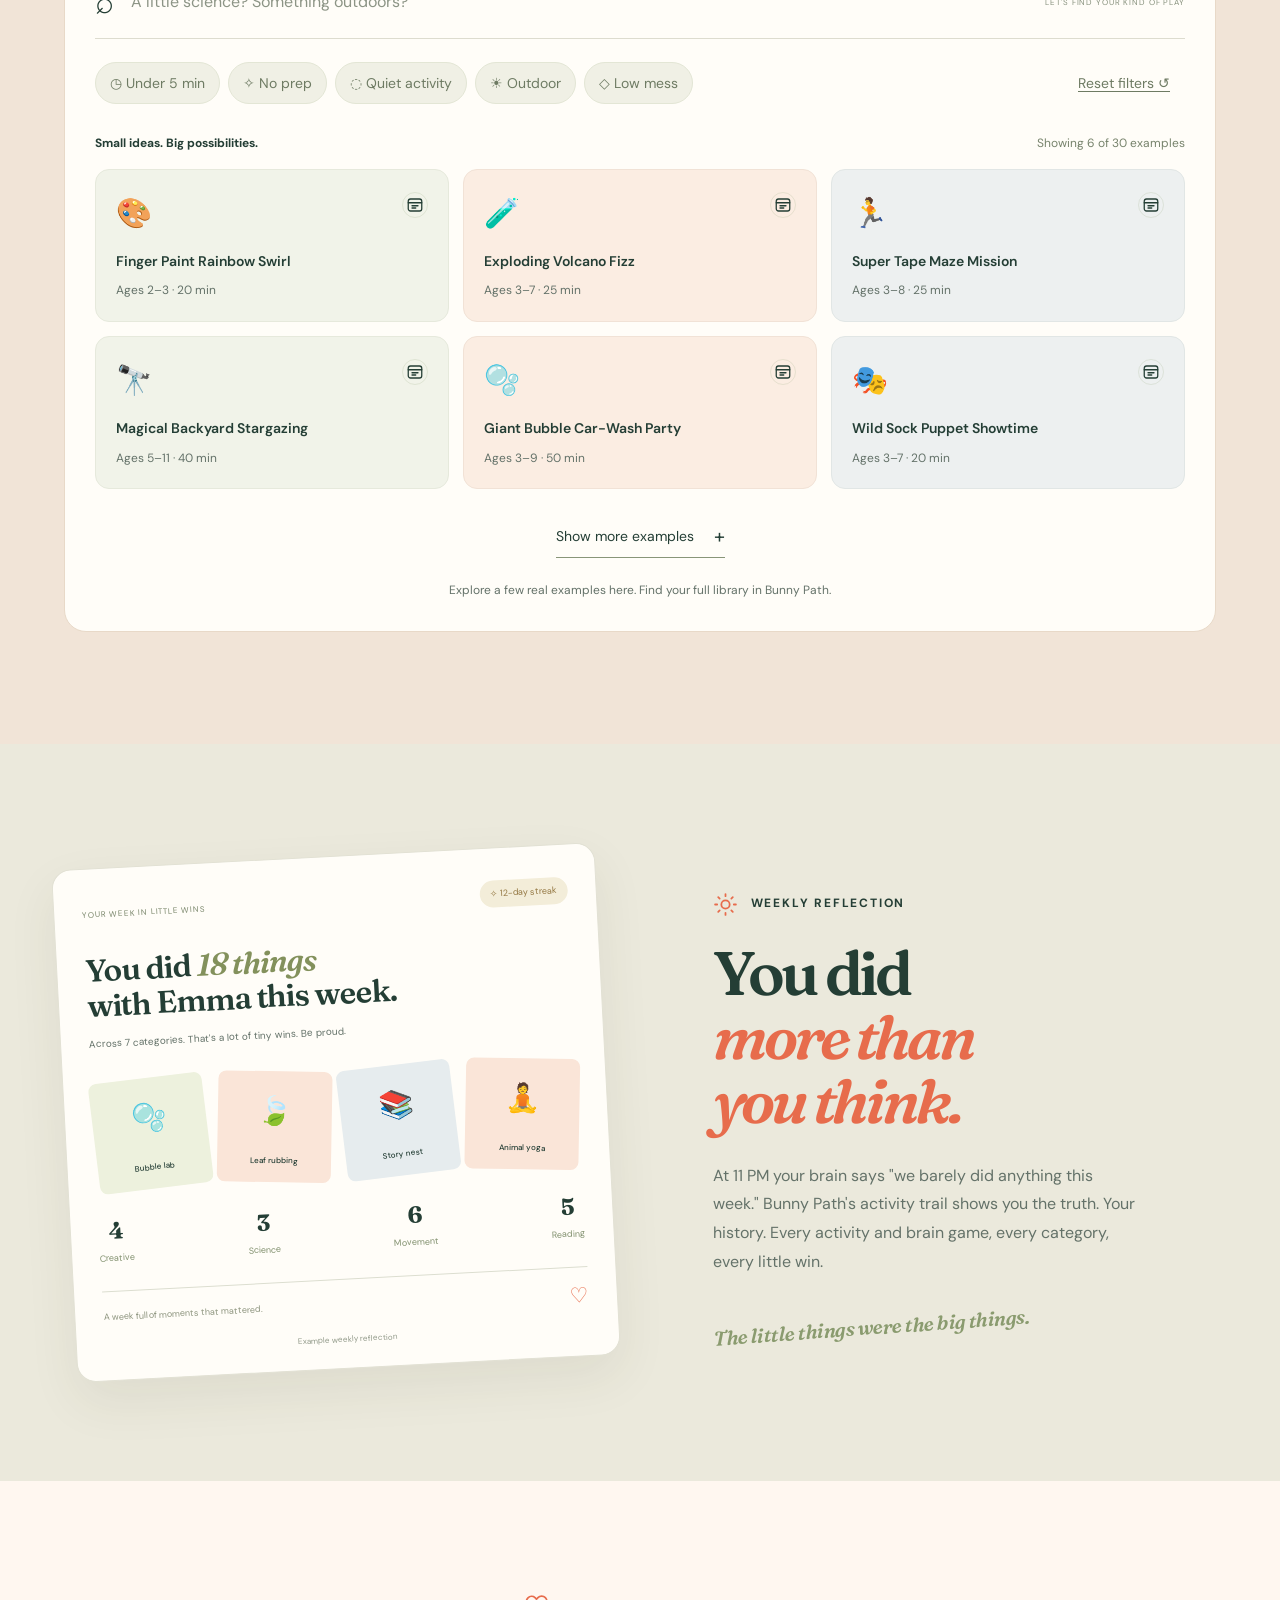
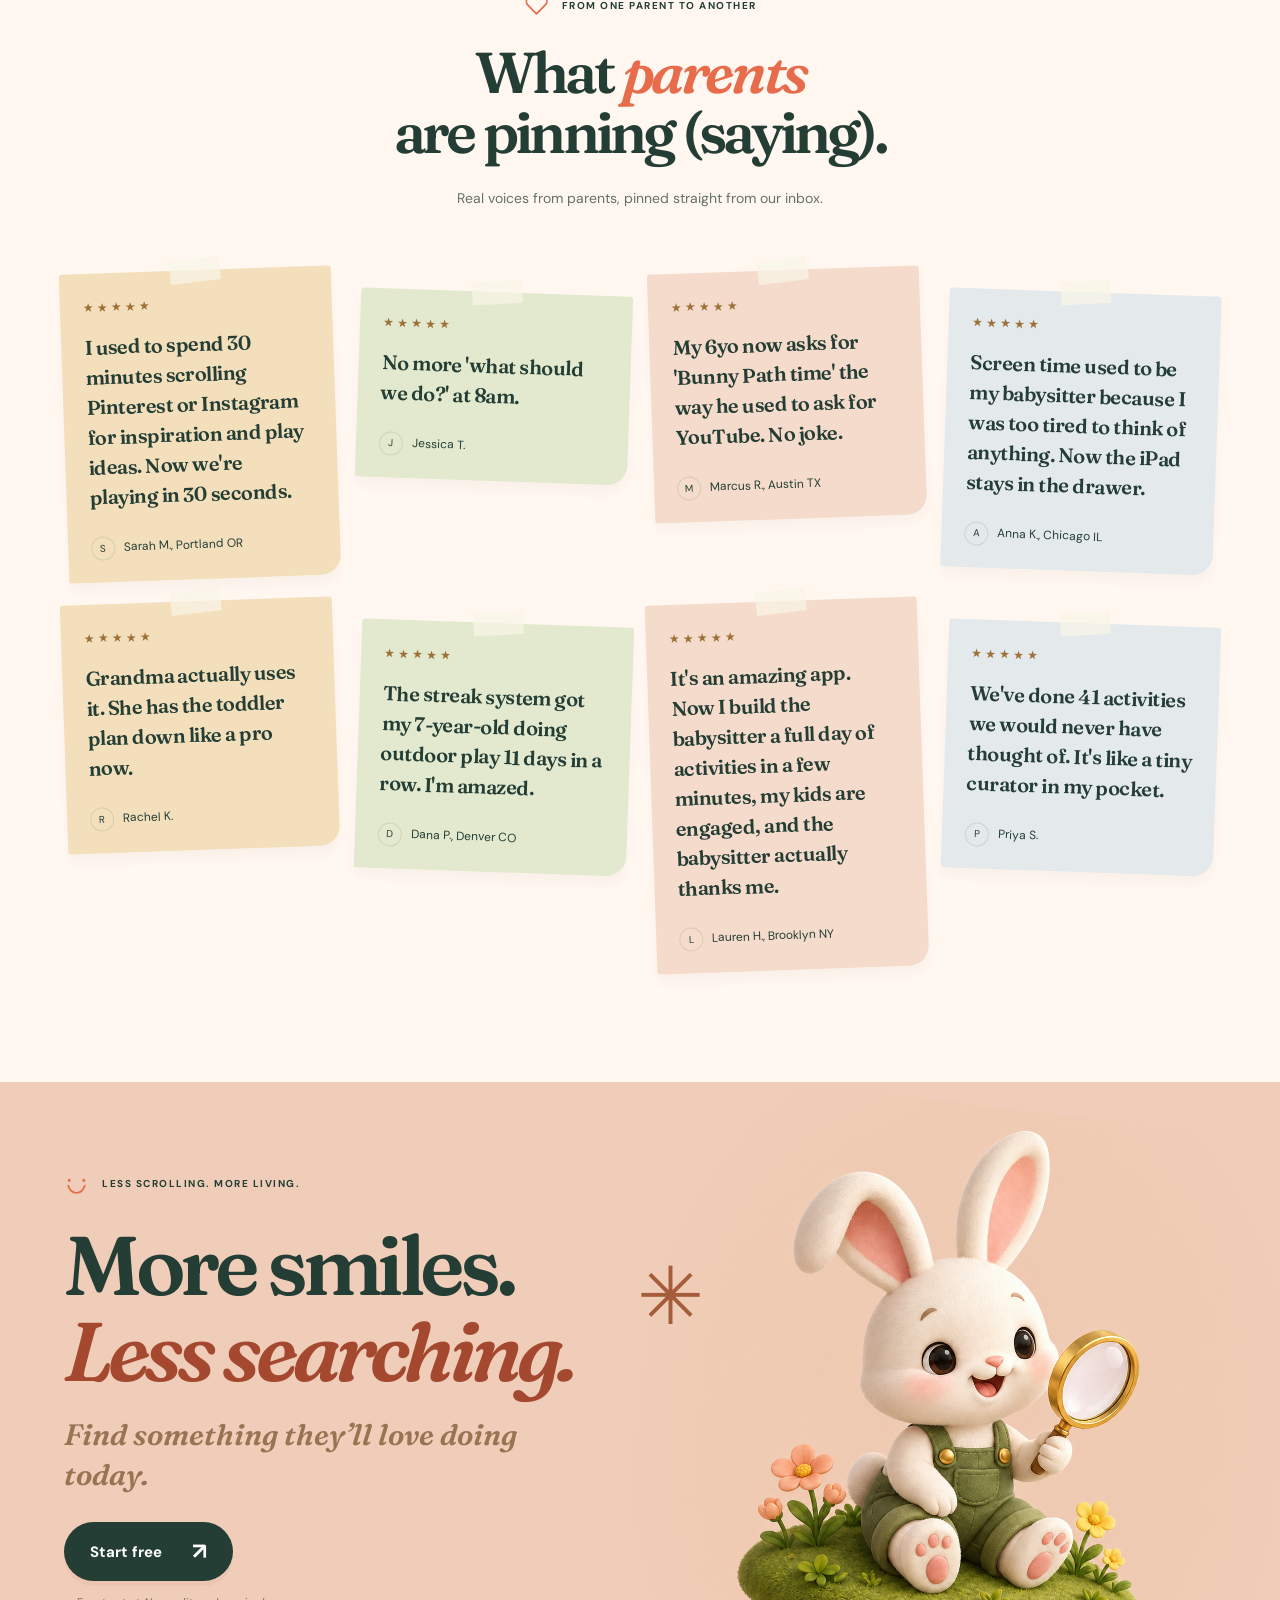
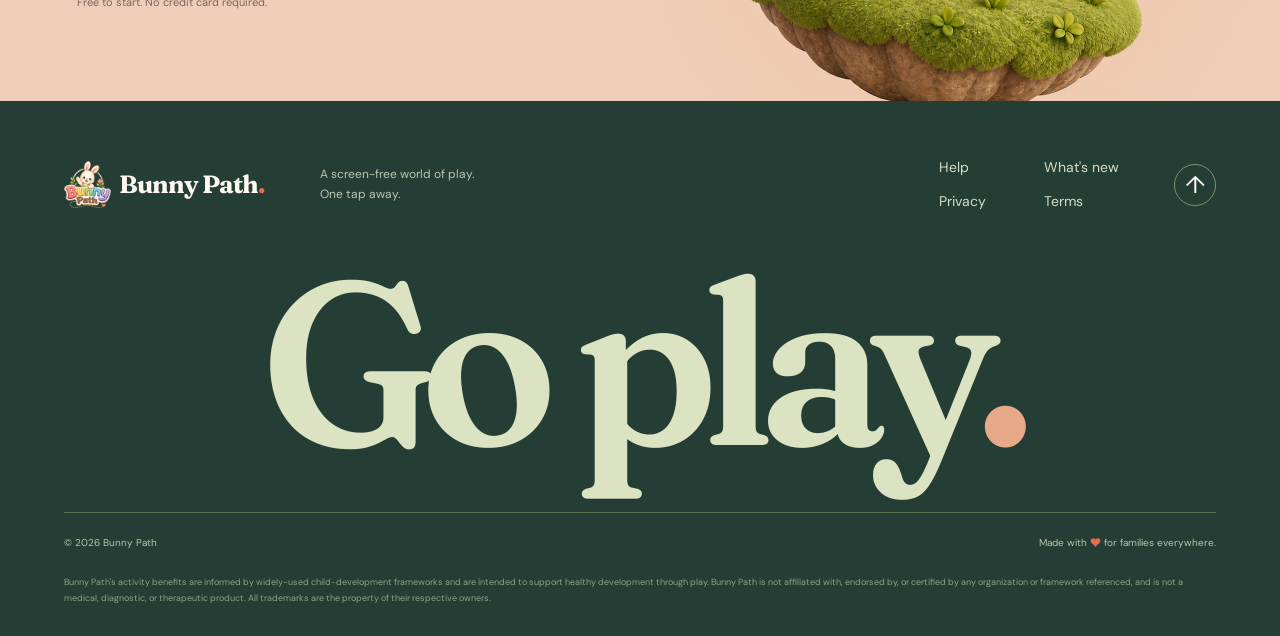
==== commit 8632ff2c: "Remove the restaurant scene caption" ====
--- a/index.html
+++ b/index.html
@@ -55,7 +55,7 @@
     <div class="moments-world">
      <div class="moments-visual"><div class="moments-scene" aria-label="A miniature restaurant with a bunny family" role="img"><div class="moments-scene-camera"><div class="moments-art is-current" data-moment-art="restaurant"></div><div class="moments-art" data-moment-art="waiting"></div><div class="moments-art" data-moment-art="journey"></div></div></div>
      <div class="moments-discoveries" role="group" aria-label="Explore the play idea in this scene" hidden></div>
-     </div><div class="moments-scene-caption"><p class="moments-caption-invite">Choose a setting. Discover a little possibility.</p><div class="moments-response" role="status" aria-live="polite"><span id="moments-response"></span></div><div class="moments-scene-nav" role="group" aria-label="Browse the three moments"><button type="button" id="moments-prev" aria-label="Previous scene: On a journey"><span aria-hidden="true">←</span></button><span class="moments-chapter">01 / 03</span><button type="button" id="moments-next" aria-label="Next scene: Waiting room"><span aria-hidden="true">→</span></button></div><span id="moments-scene-line">Same table. A whole new possibility.</span><span class="sr-only" id="moments-current-setting" role="status" aria-live="polite">Restaurant, scene 1 of 3</span></div>
+     </div><div class="moments-scene-caption"><p class="moments-caption-invite">Choose a setting. Discover a little possibility.</p><div class="moments-response" role="status" aria-live="polite"><span id="moments-response"></span></div><div class="moments-scene-nav" role="group" aria-label="Browse the three moments"><button type="button" id="moments-prev" aria-label="Previous scene: On a journey"><span aria-hidden="true">←</span></button><span class="moments-chapter">01 / 03</span><button type="button" id="moments-next" aria-label="Next scene: Waiting room"><span aria-hidden="true">→</span></button></div><span id="moments-scene-line"></span><span class="sr-only" id="moments-current-setting" role="status" aria-live="polite">Restaurant, scene 1 of 3</span></div>
     </div>
     <div class="moments-story">
      <div class="moments-context"><span aria-hidden="true">◷</span><span id="moments-context">The food is on its way. Eventually.</span></div>
--- a/moments.css
+++ b/moments.css
@@ -71,3 +71,5 @@
 @media(prefers-reduced-motion:reduce){.moments-scene-nav button{transition:none}.moments-scene-nav button:hover{transform:none}}
 
 .moments-caption-invite{font-size:14px;line-height:1.6;margin:0;color:#526049}
+
+#moments-scene-line:empty{display:none}
